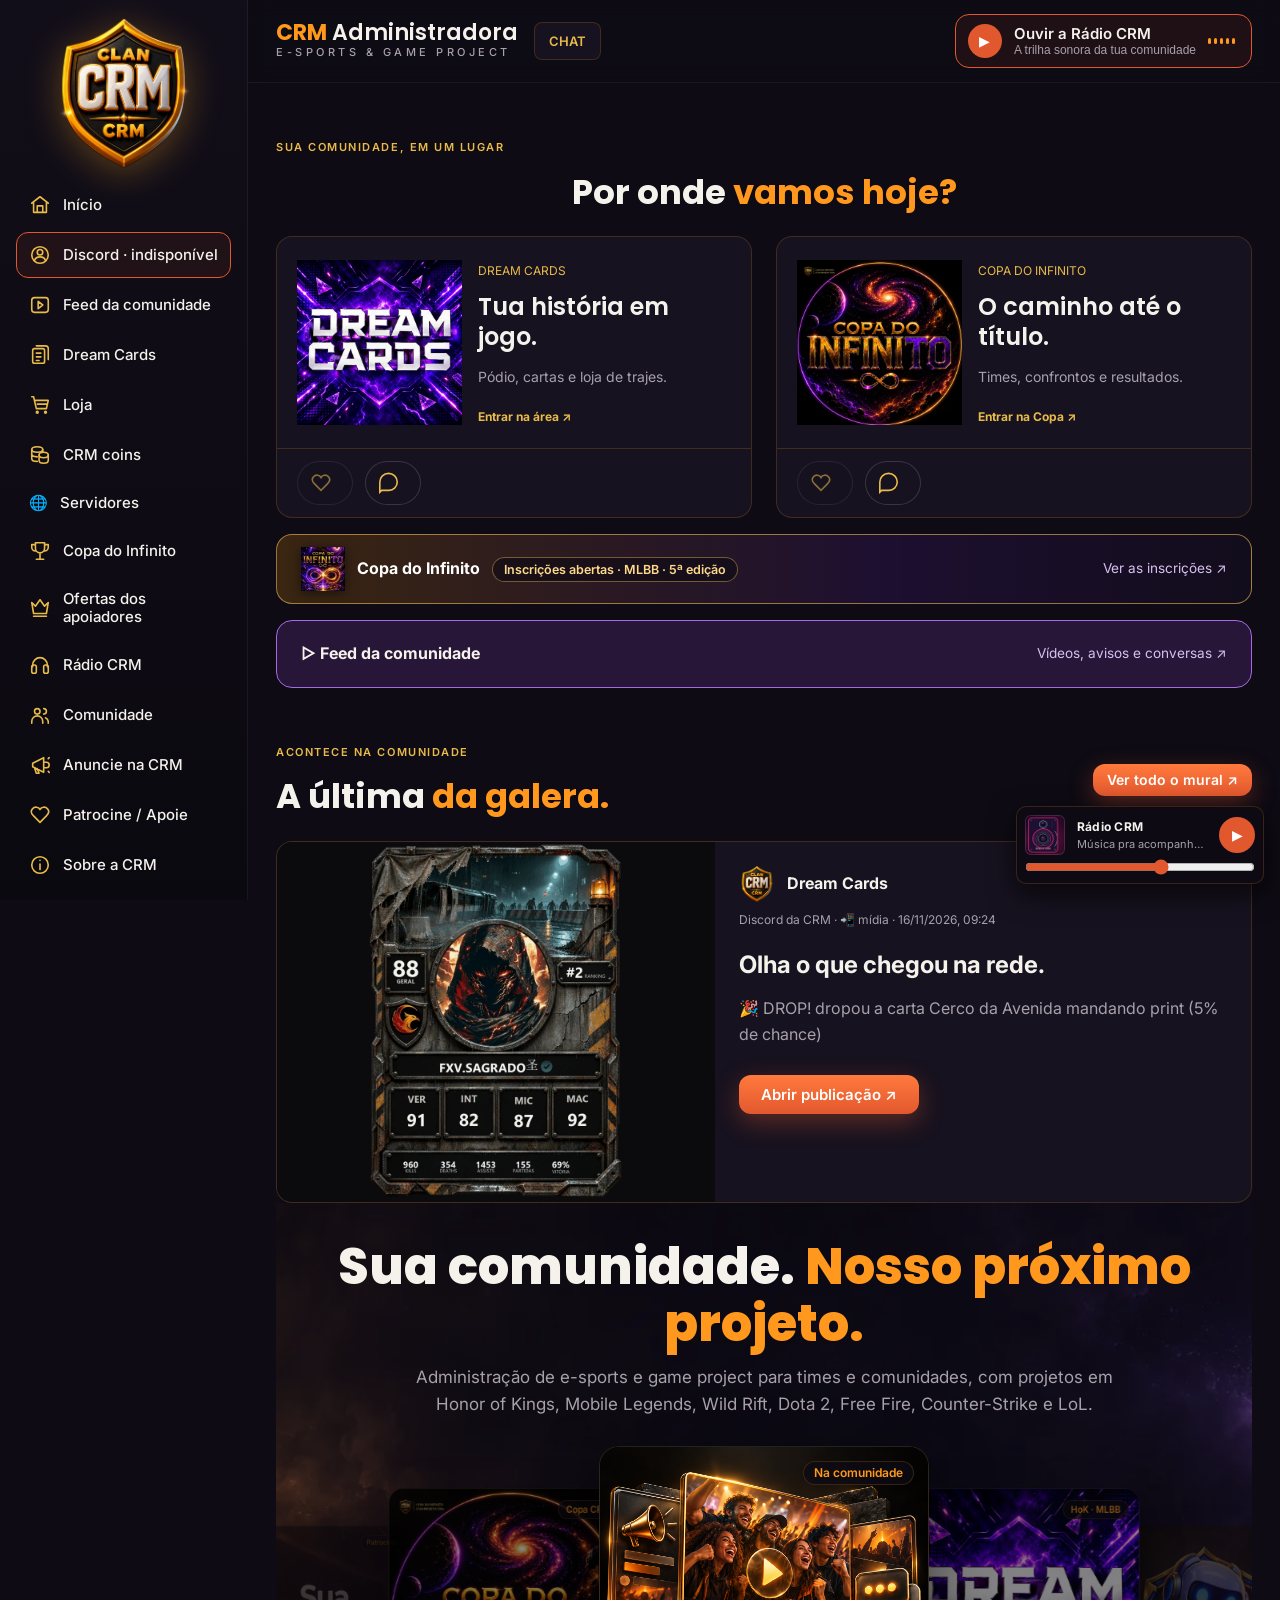
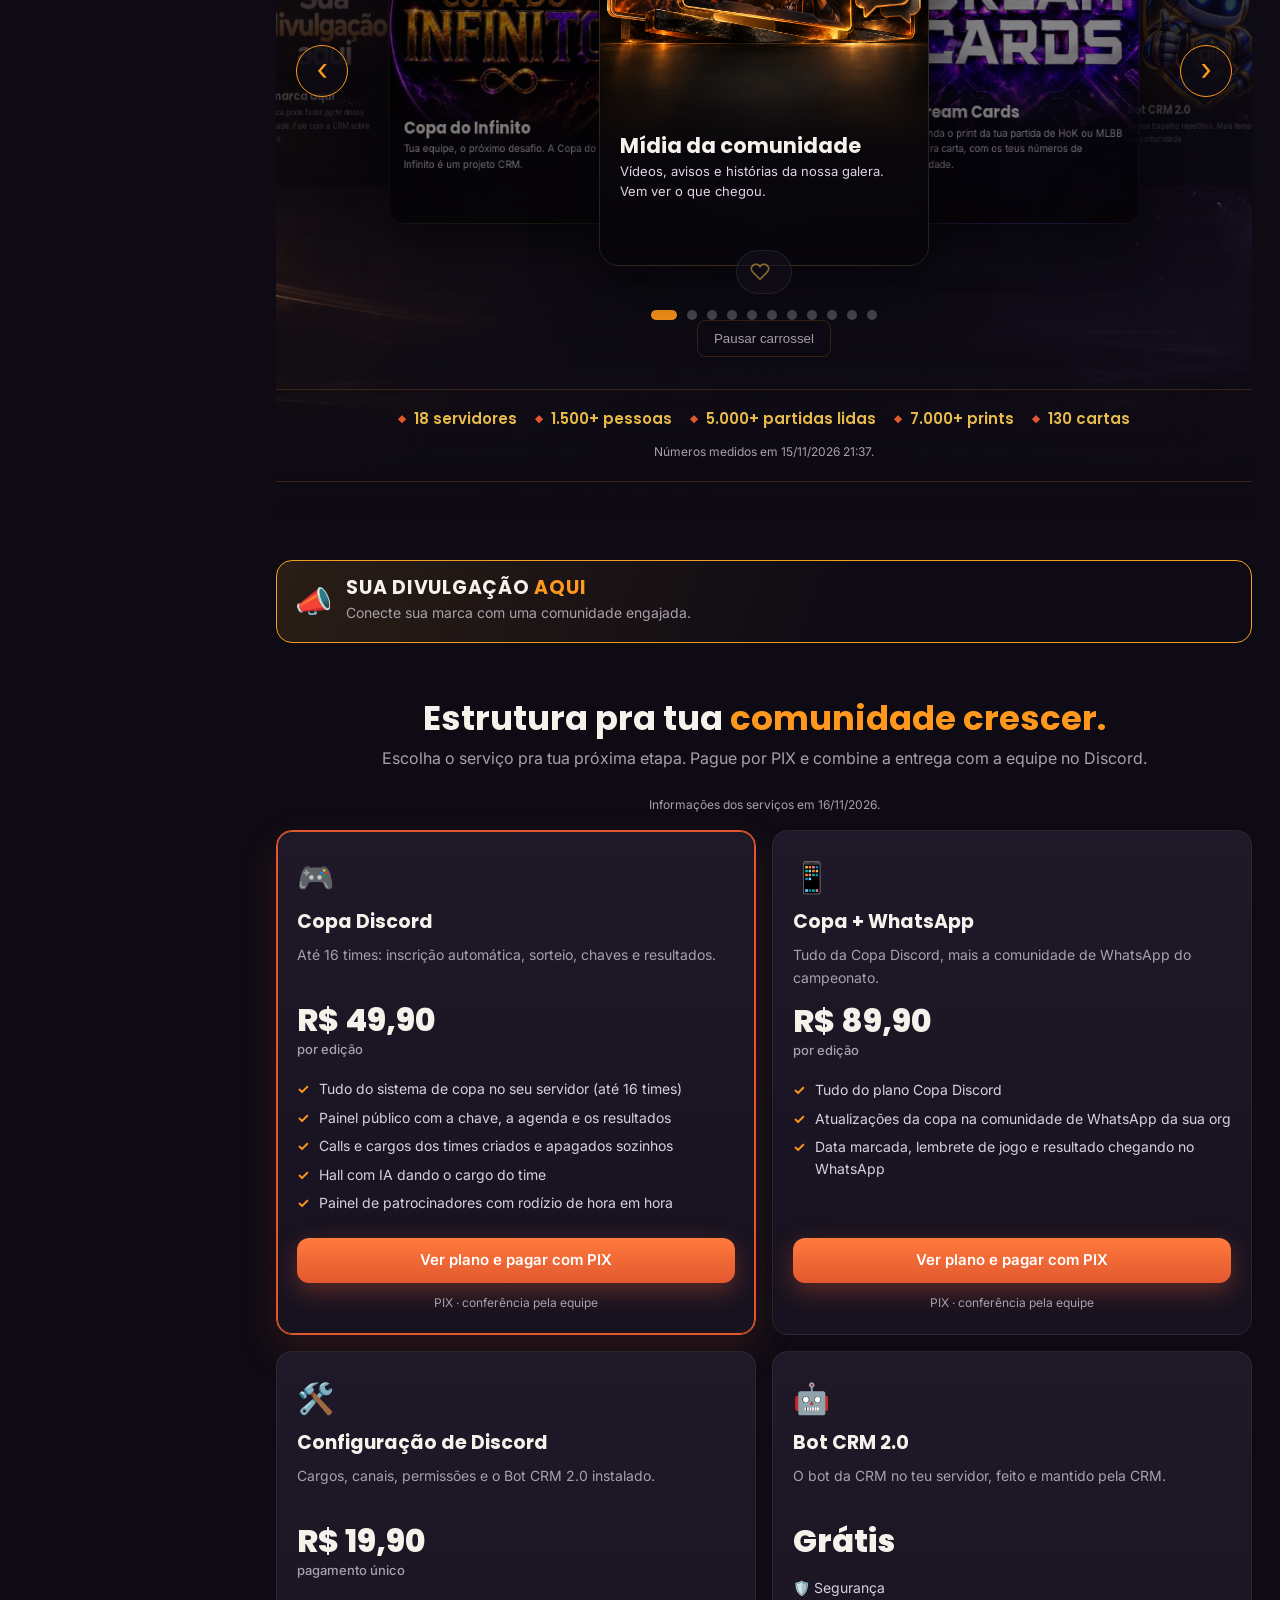
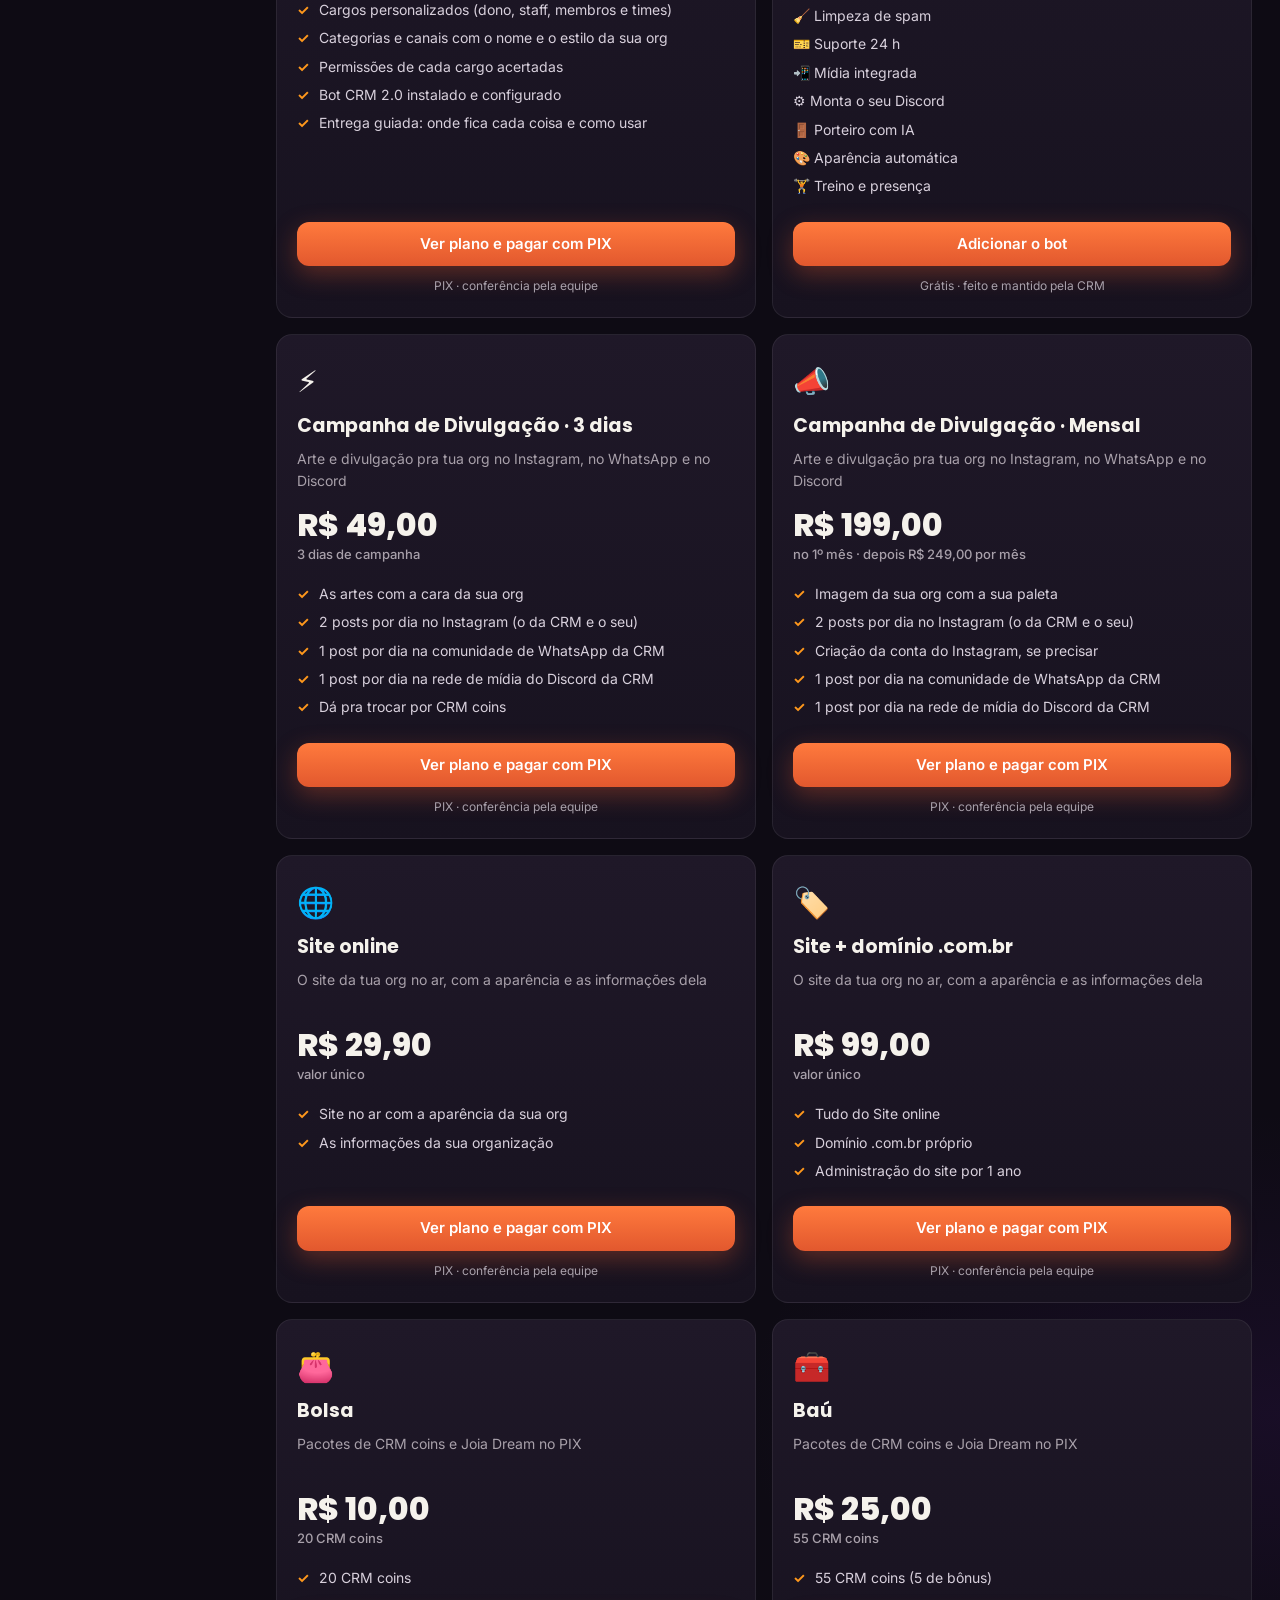
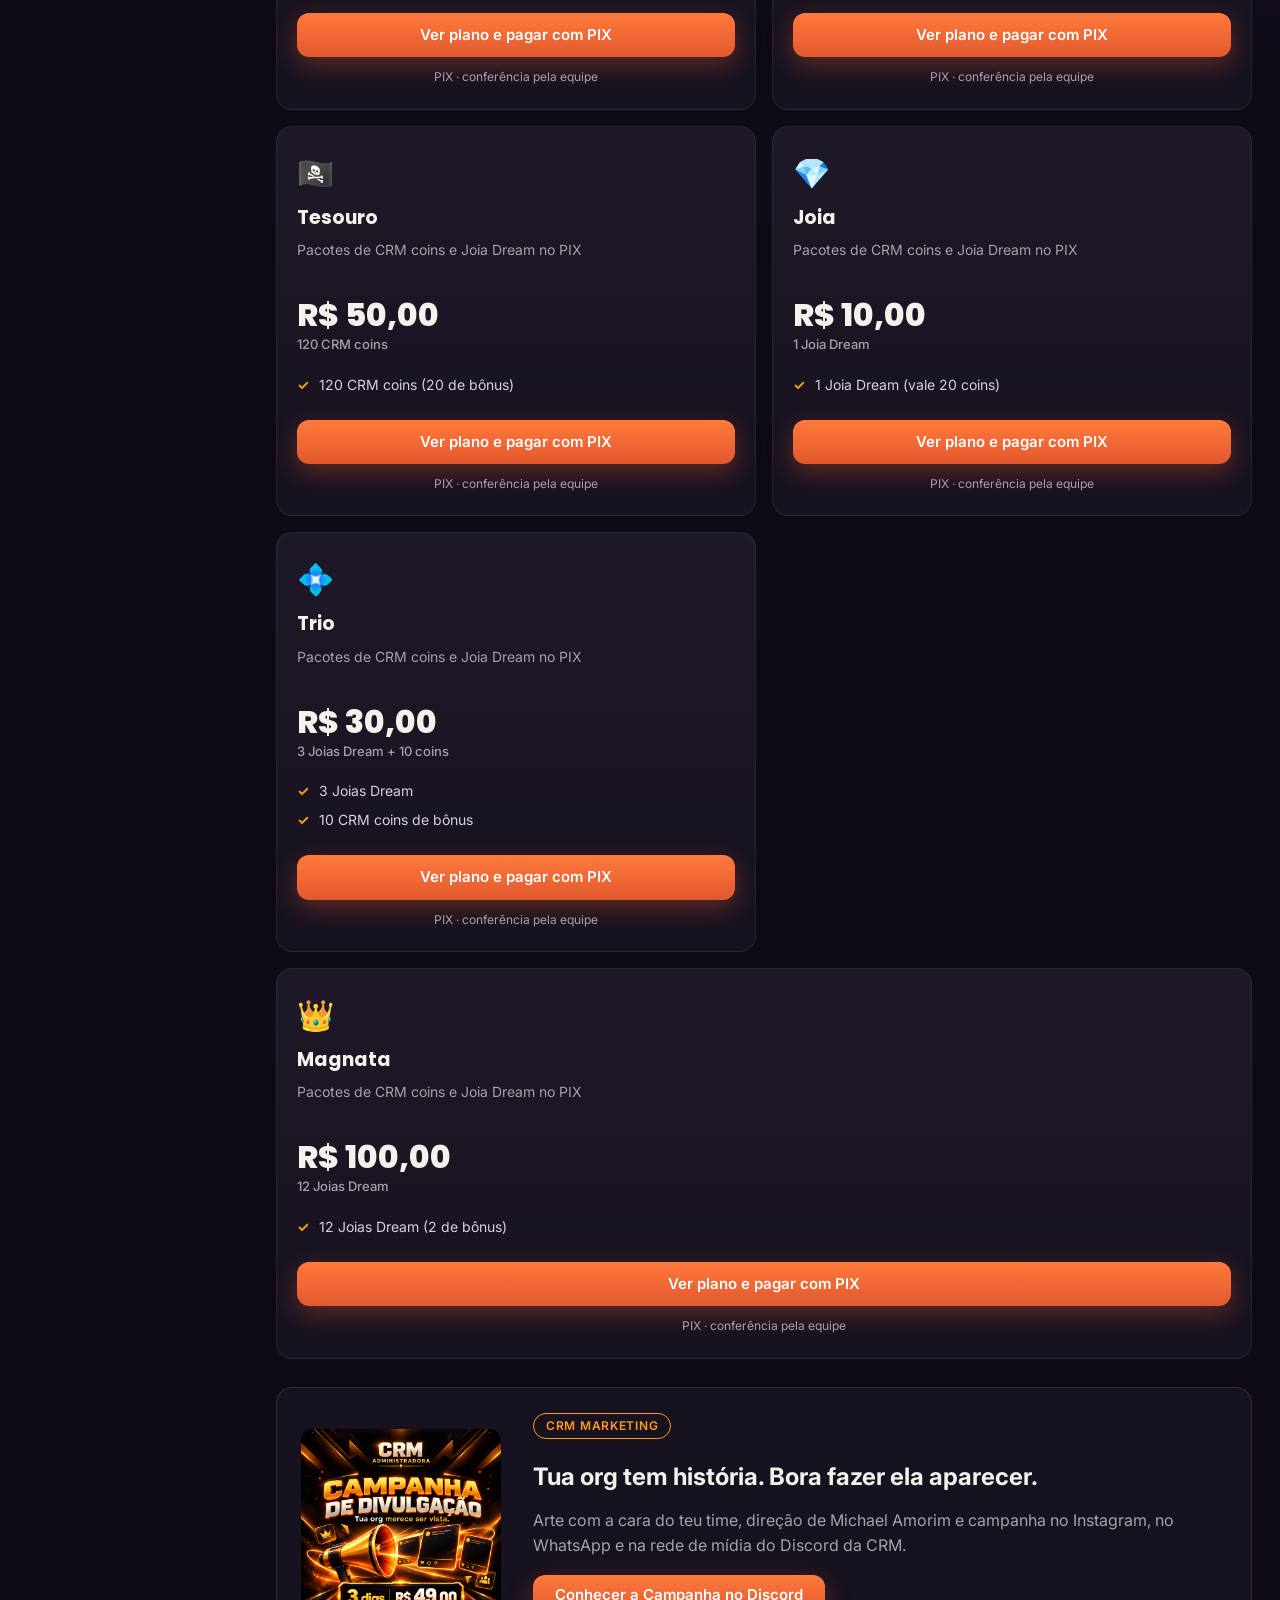
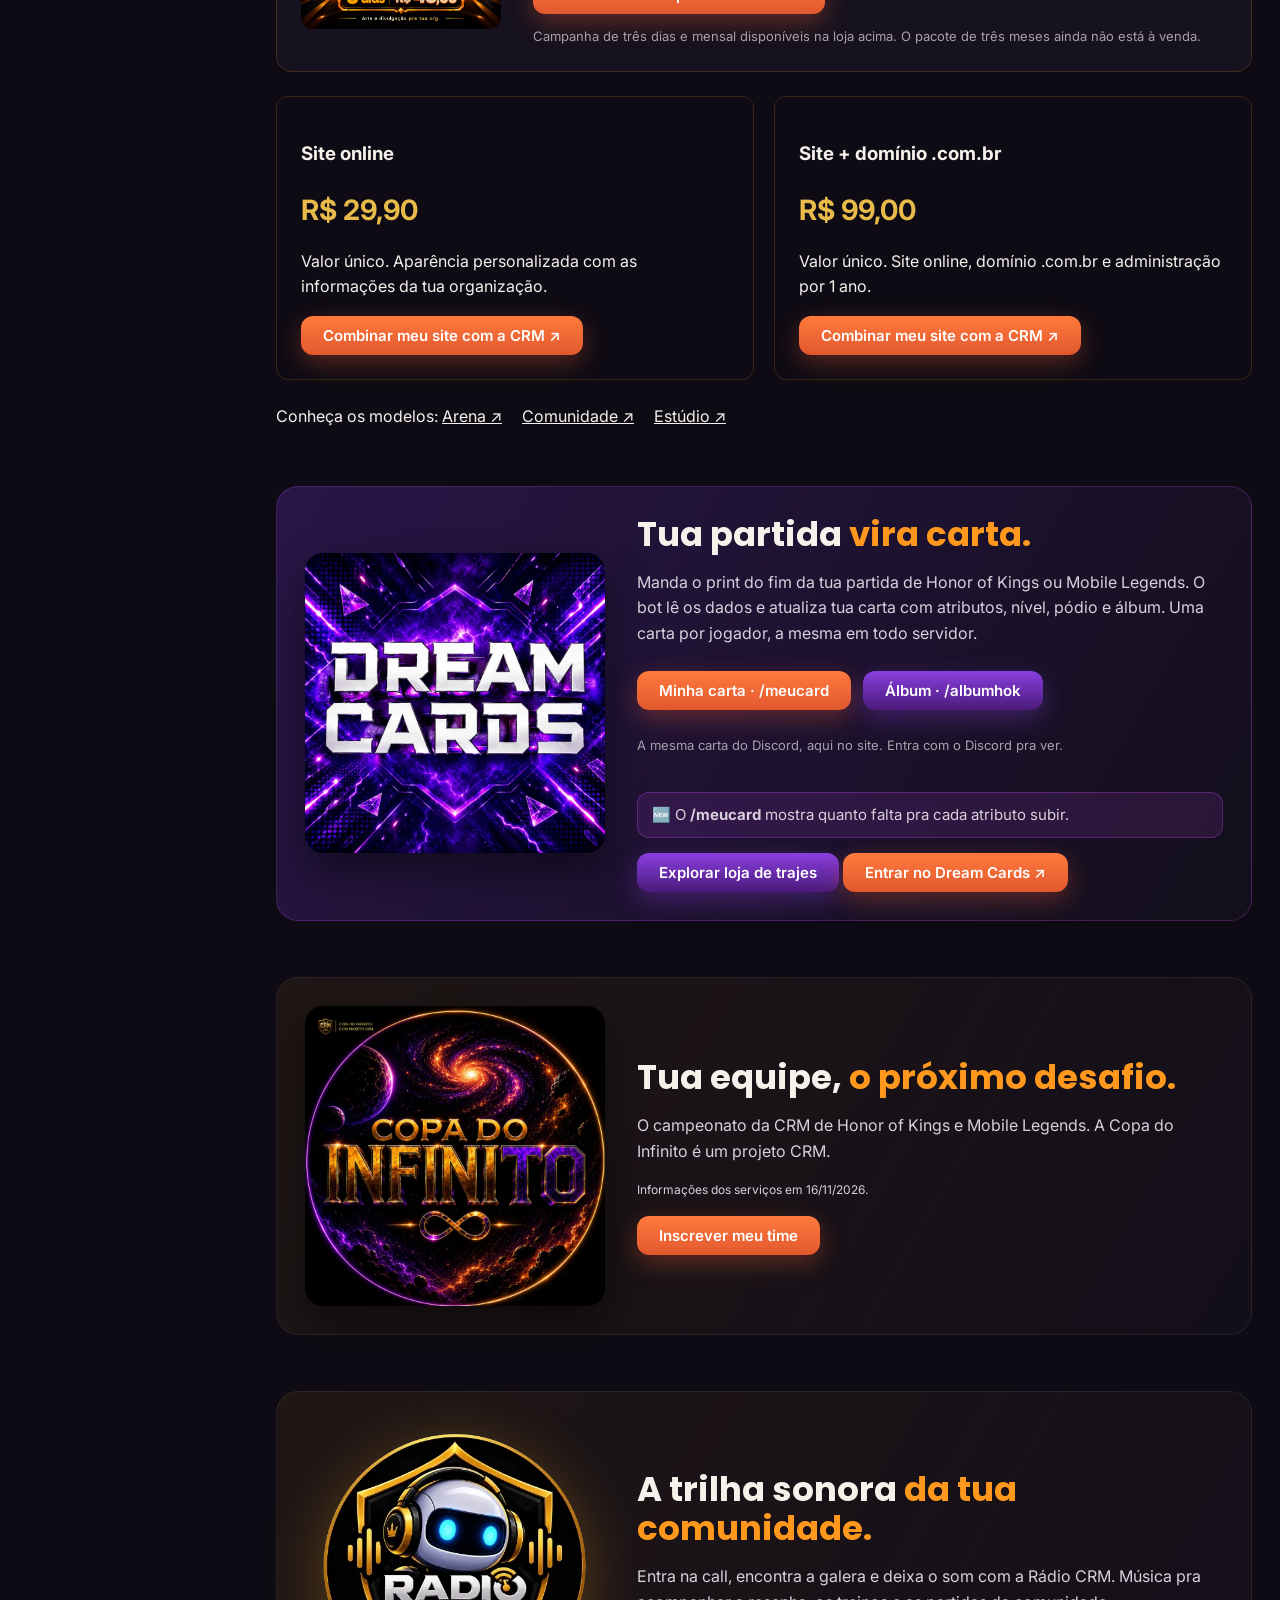
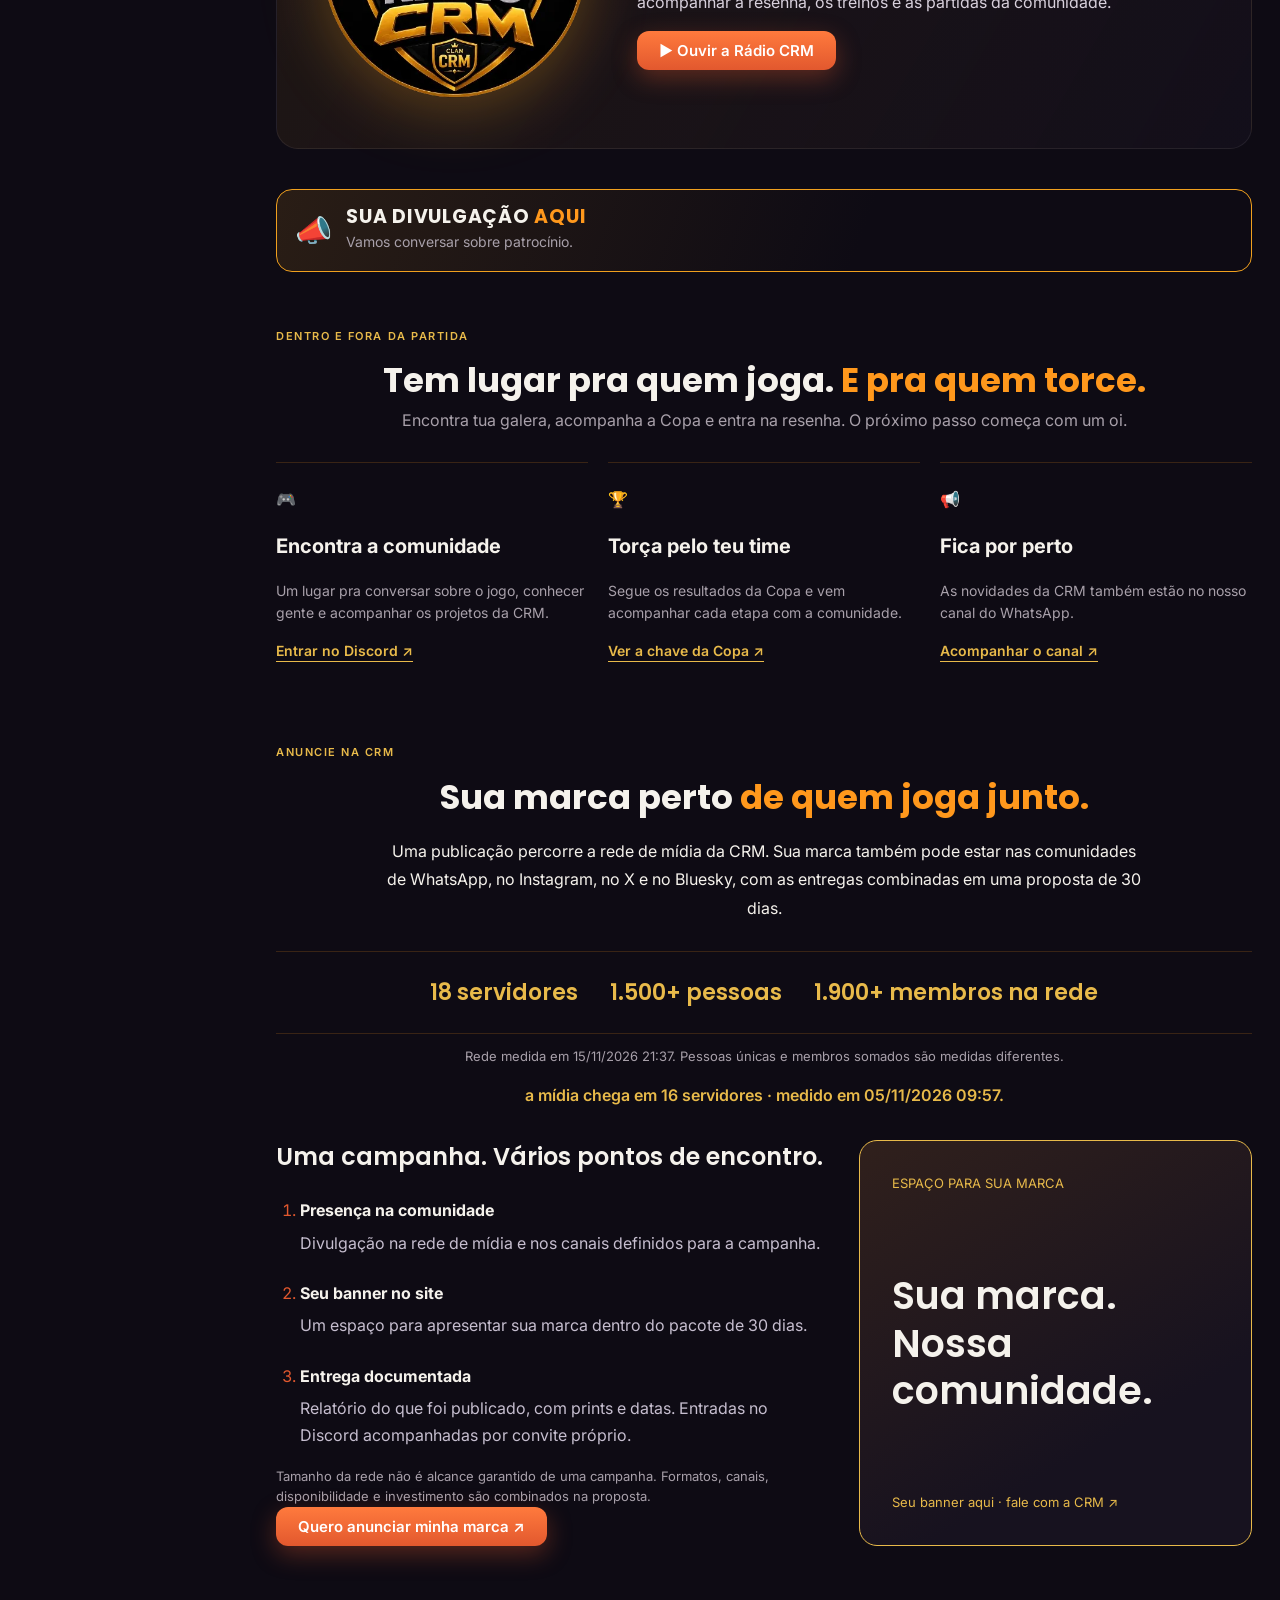
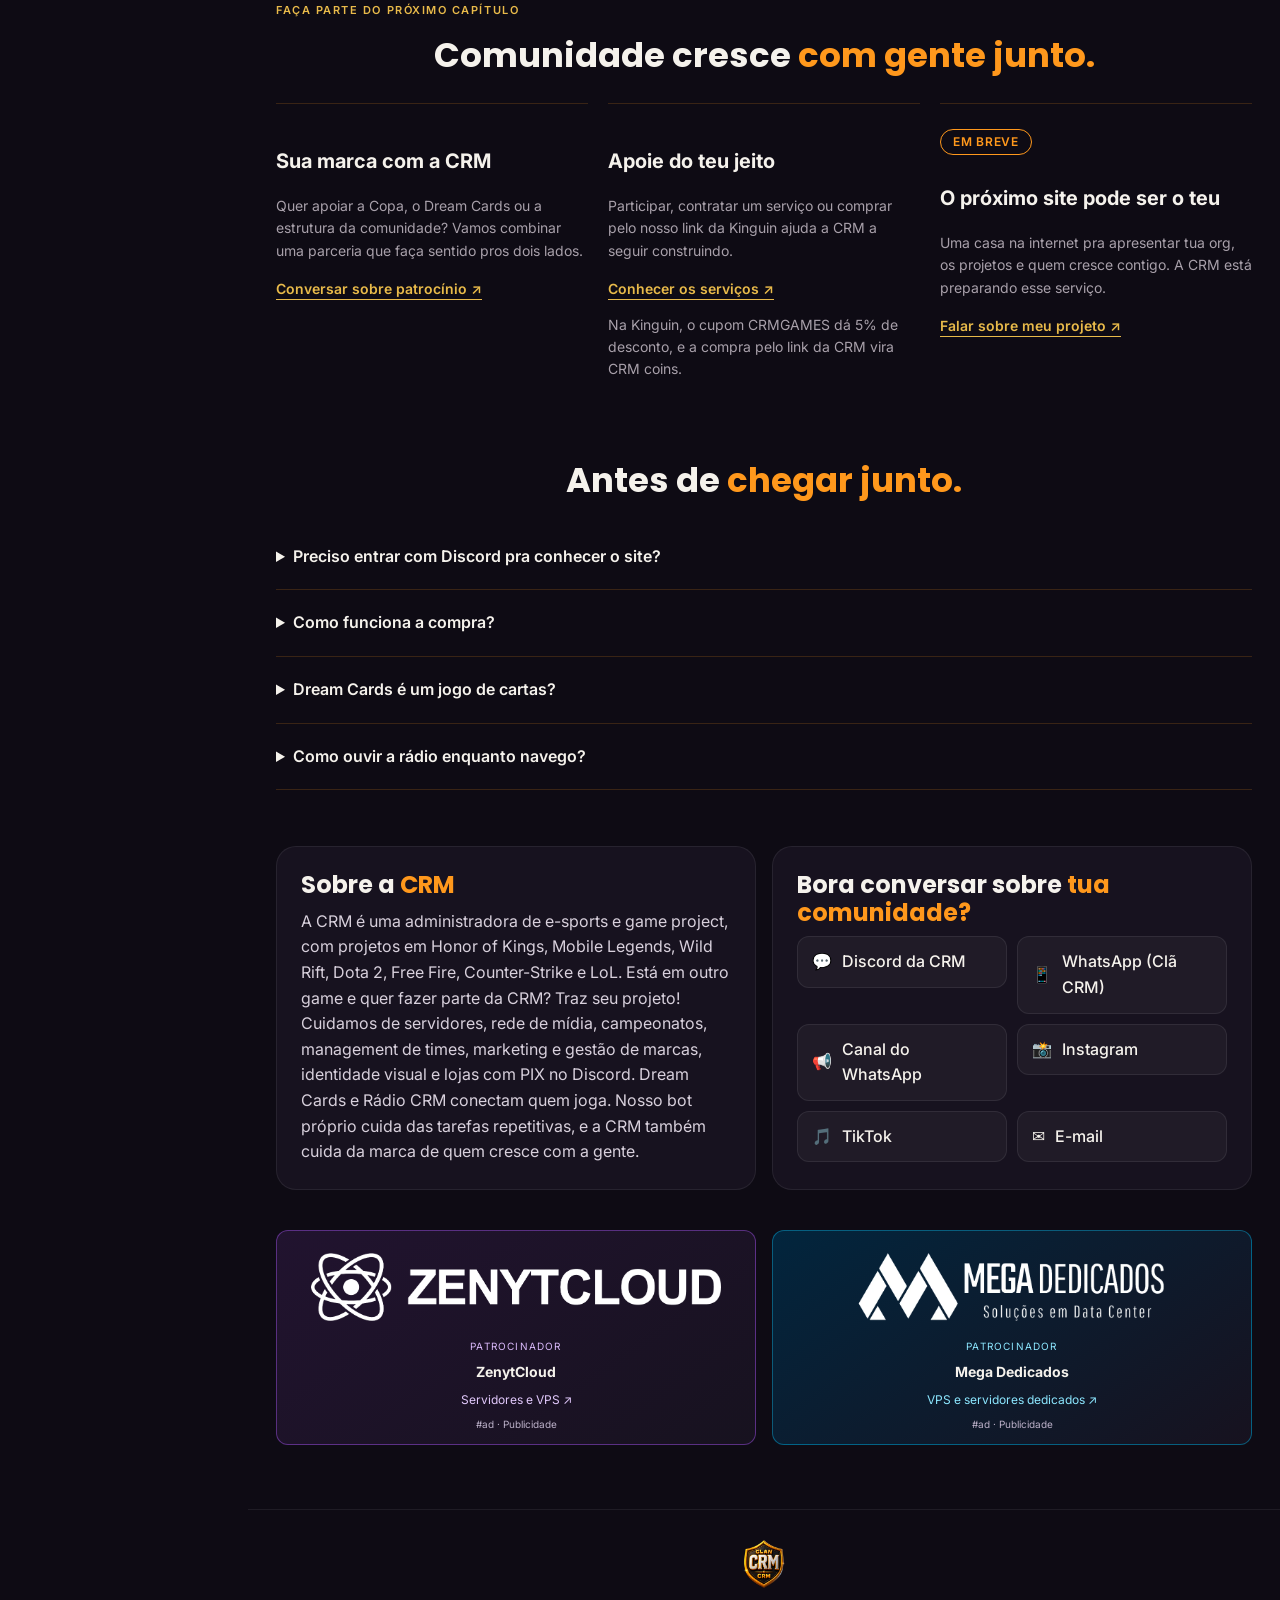
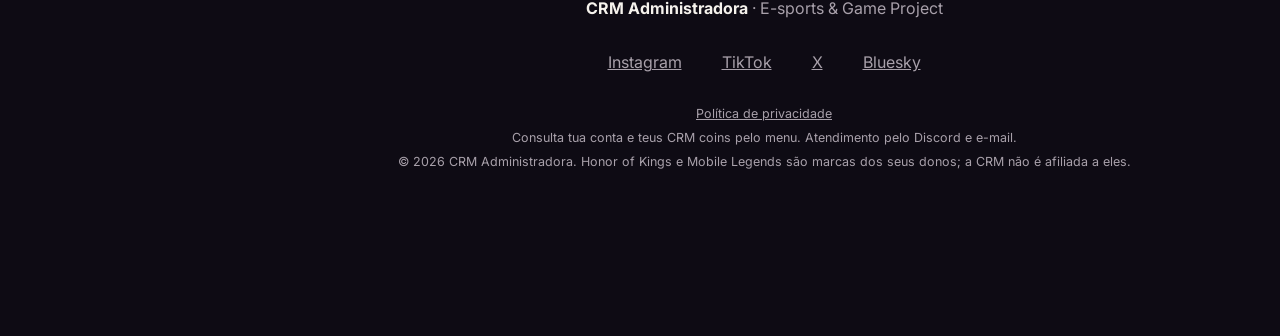
==== index.html @ cfad9a5a "P171: servidores.js?v=p171 (o cache do navegador pega o botao do like novo) Co-Authored-By: Claude O" ====
<!doctype html>
<html lang="pt-BR">
<head>
<meta charset="utf-8">
<meta name="viewport" content="width=device-width, initial-scale=1">
<title>CRM Administradora | E-sports &amp; Game Project</title>
<meta name="description" content="Administração de e-sports, campeonatos, management de times, marketing e gestão de marcas. Conheça os serviços e projetos da CRM.">
<meta name="theme-color" content="#0E0B14">
<meta property="og:title" content="CRM Administradora | E-sports & Game Project">
<meta property="og:description" content="Administração de e-sports, campeonatos, times, marketing e gestão de marcas. Sua comunidade. Nosso próximo projeto.">
<meta property="og:image" content="https://crmadministradora.com.br/assets/img/og.jpg">
<meta property="og:type" content="website">
<meta property="og:url" content="https://crmadministradora.com.br/">
<link rel="canonical" href="https://crmadministradora.com.br/">
<link rel="icon" href="assets/img/favicon.png">
<link rel="apple-touch-icon" href="assets/img/apple-touch-icon.png">
<link rel="preconnect" href="https://fonts.googleapis.com">
<link rel="preconnect" href="https://fonts.gstatic.com" crossorigin>
<link href="https://fonts.googleapis.com/css2?family=Inter:wght@400;500;600&family=Poppins:wght@600;700;800&display=swap" rel="stylesheet">
<link rel="stylesheet" href="assets/css/site.css?v=20261106">
<link rel="stylesheet" href="assets/css/comunidade.css?v=20261028-convite-fairy">
<link rel="stylesheet" href="assets/css/coins.css?v=20261028-convite-fairy">
<link rel="stylesheet" href="assets/css/card-shop.css?v=p27">
<link rel="stylesheet" href="assets/css/anuncie.css?v=p31">
<link rel="stylesheet" href="assets/css/areas.css?v=areas4">
<link rel="stylesheet" href="assets/css/patrocinadores.css?v=p137-20261112">
<link rel="stylesheet" href="assets/css/midia.css?v=2">
<link rel="stylesheet" href="assets/css/radio-contadores.css?v=p36">
<link rel="stylesheet" href="assets/css/p39.css?v=coracao1">
<link rel="stylesheet" href="assets/css/dreamcards-site.css?v=p136-20261112">
<link rel="stylesheet" href="assets/css/radio-discos.css?v=1">
<link rel="stylesheet" href="assets/css/ajustes-topo.css?v=1">
<link rel="stylesheet" href="assets/css/chat-site.css?v=2">
<link rel="stylesheet" href="assets/css/radio-mini.css?v=p50">
<link rel="stylesheet" href="assets/css/feedback-adm.css?v=1">
<link rel="stylesheet" href="assets/css/faixa-copa.css?v=1">
<link rel="stylesheet" href="assets/css/copa-inscricao.css?v=2">
<link rel="stylesheet" href="assets/css/servidores.css?v=p146">
</head>
<body>
<a class="pular" href="#conteudo">Pular para o conteúdo</a>

<!-- ====== MENU À ESQUERDA (no celular vira gaveta) ====== -->
<aside class="lateral" id="lateral" aria-label="Menu">
  <a class="lateral-logo" href="#inicio" aria-label="Início">
    <img src="assets/img/crm-logo-27-10.png" alt="Escudo oficial da CRM" width="150" height="150">
  </a>
  <section id="perfil-crm" class="perfil-crm" aria-label="Teu Perfil CRM" hidden>
    <div class="perfil-identidade" id="perfil-identidade"></div>
    <div class="perfil-saldo"><small>CRM COINS</small><strong id="perfil-saldo">Consultando…</strong><span id="perfil-estado" role="status"></span></div>
    <div class="perfil-acoes"><button type="button" class="botao botao-pequeno" id="perfil-abrir">Meu Perfil CRM ↗</button><a class="botao botao-pequeno" href="#dc-minha">Ver minha carta</a><button type="button" class="botao botao-pequeno" id="perfil-visor" hidden>📊 Visor</button><button type="button" class="perfil-reconectar" id="perfil-reconectar" hidden>Tentar novamente</button></div>
  </section>
  <nav class="menu">
    <a class="menu-item" href="#inicio"><svg class="menu-icon" viewBox="0 0 24 24" fill="none" stroke="currentColor" stroke-width="1.75" stroke-linecap="round" stroke-linejoin="round" aria-hidden="true"><path d="m3 10 9-7 9 7M5 9v11h14V9M9 20v-7h6v7"/></svg><span>Início</span></a>
    <button class="menu-item menu-login" id="btn-login" type="button">
      <svg class="menu-icon" viewBox="0 0 24 24" fill="none" stroke="currentColor" stroke-width="1.75" stroke-linecap="round" stroke-linejoin="round" aria-hidden="true"><circle cx="12" cy="12" r="9"/><circle cx="12" cy="9" r="3"/><path d="M6 18c1-3 3-4 6-4s5 1 6 4"/></svg>
      <span id="login-rotulo">Discord · em breve</span>
    </button>
    <a class="menu-item" href="#midia-rede"><svg class="menu-icon" viewBox="0 0 24 24" fill="none" stroke="currentColor" stroke-width="1.75" stroke-linecap="round" stroke-linejoin="round" aria-hidden="true"><rect x="3" y="4" width="18" height="16" rx="3"/><path d="m10 8 5 4-5 4Z"/></svg><span>Feed da comunidade</span></a>
    <a class="menu-item" href="#dream-cards"><svg class="menu-icon" viewBox="0 0 24 24" fill="none" stroke="currentColor" stroke-width="1.75" stroke-linecap="round" stroke-linejoin="round" aria-hidden="true"><rect x="4" y="5" width="13" height="16" rx="2"/><path d="M8 2h10a3 3 0 0 1 3 3v12M8 10h5M8 14h5M8 18h3"/></svg><span>Dream Cards</span></a>
    <a class="menu-item" href="#loja"><svg class="menu-icon" viewBox="0 0 24 24" fill="none" stroke="currentColor" stroke-width="1.75" stroke-linecap="round" stroke-linejoin="round" aria-hidden="true"><path d="M3 3h2l3 13h11l2-9H6M9 11h10"/><circle cx="9" cy="20" r="1"/><circle cx="18" cy="20" r="1"/></svg><span>Loja</span></a>
    <a class="menu-item" href="#crm-coins"><svg class="menu-icon" viewBox="0 0 24 24" fill="none" stroke="currentColor" stroke-width="1.75" stroke-linecap="round" stroke-linejoin="round" aria-hidden="true"><ellipse cx="9" cy="6" rx="6" ry="3"/><path d="M3 6v5c0 2 3 3 6 3M3 11v5c0 2 3 3 6 3M15 6v3"/><ellipse cx="16" cy="12" rx="5" ry="3"/><path d="M11 12v6c0 2 2 3 5 3s5-1 5-3v-6"/></svg><span>CRM coins</span></a>
    <a class="menu-item" href="#servidores"><span class="menu-icon" aria-hidden="true">🌐</span><span>Servidores</span></a>
    <a class="menu-item" href="#copa"><svg class="menu-icon" viewBox="0 0 24 24" fill="none" stroke="currentColor" stroke-width="1.75" stroke-linecap="round" stroke-linejoin="round" aria-hidden="true"><path d="M7 3h10v6a5 5 0 0 1-10 0V3ZM7 5H3v3a4 4 0 0 0 4 4M17 5h4v3a4 4 0 0 1-4 4M12 14v7M8 21h8"/></svg><span>Copa do Infinito</span></a>
    <a class="menu-item" href="#ofertas"><svg class="menu-icon" viewBox="0 0 24 24" fill="none" stroke="currentColor" stroke-width="1.75" stroke-linecap="round" stroke-linejoin="round" aria-hidden="true"><path d="m3 6 4 4 5-7 5 7 4-4-2 12H5L3 6ZM5 21h14"/></svg><span>Ofertas dos apoiadores</span></a>
    <a class="menu-item" href="#radio"><svg class="menu-icon" viewBox="0 0 24 24" fill="none" stroke="currentColor" stroke-width="1.75" stroke-linecap="round" stroke-linejoin="round" aria-hidden="true"><path d="M4 14v-2a8 8 0 0 1 16 0v2"/><rect x="3" y="12" width="5" height="9" rx="2"/><rect x="16" y="12" width="5" height="9" rx="2"/></svg><span>Rádio CRM</span></a>
    <a class="menu-item" href="#comunidade"><svg class="menu-icon" viewBox="0 0 24 24" fill="none" stroke="currentColor" stroke-width="1.75" stroke-linecap="round" stroke-linejoin="round" aria-hidden="true"><circle cx="9" cy="8" r="3"/><path d="M3 21v-2a6 6 0 0 1 12 0v2M16 5a3 3 0 0 1 0 6M18 15a5 5 0 0 1 3 4v2"/></svg><span>Comunidade</span></a>
    <a class="menu-item" href="#anuncie"><svg class="menu-icon" viewBox="0 0 24 24" fill="none" stroke="currentColor" stroke-width="1.75" stroke-linecap="round" stroke-linejoin="round" aria-hidden="true"><path d="m4 10 12-6v16L4 14v-4ZM16 9h3a3 3 0 0 1 0 6h-3M6 15l2 6h3l-2-5M21 5l1-1M21 19l1 1"/></svg><span>Anuncie na CRM</span></a>
    <a class="menu-item" href="#apoie"><svg class="menu-icon" viewBox="0 0 24 24" fill="none" stroke="currentColor" stroke-width="1.75" stroke-linecap="round" stroke-linejoin="round" aria-hidden="true"><path d="M20 5a5 5 0 0 0-8 1 5 5 0 0 0-8-1c-3 3-1 6 1 8l7 7 7-7c2-2 4-5 1-8Z"/></svg><span>Patrocine / Apoie</span></a>
    <a class="menu-item" href="#sobre"><svg class="menu-icon" viewBox="0 0 24 24" fill="none" stroke="currentColor" stroke-width="1.75" stroke-linecap="round" stroke-linejoin="round" aria-hidden="true"><circle cx="12" cy="12" r="9"/><path d="M12 11v6M12 7v.1"/></svg><span>Sobre a CRM</span></a>
    <a class="menu-item" href="#contato"><svg class="menu-icon" viewBox="0 0 24 24" fill="none" stroke="currentColor" stroke-width="1.75" stroke-linecap="round" stroke-linejoin="round" aria-hidden="true"><rect x="3" y="5" width="18" height="14" rx="2"/><path d="m3 7 9 6 9-6"/></svg><span>Contate-nos</span></a>
  </nav>
  <a class="divulgacao divulgacao-lateral" href="#anuncie" aria-label="Sua divulgação aqui: fale com a CRM sobre patrocínio">
    <img src="assets/img/divulgacao-esquerda.webp" alt="" width="350" height="700" loading="lazy">
  </a>
</aside>
<div class="veu" id="veu" hidden></div>

<!-- ====== O TOPO ====== -->
<header class="topo" id="topo">
  <button class="btn-gaveta" id="btn-gaveta" type="button" aria-label="Abrir o menu" aria-controls="lateral" aria-expanded="false">
    <span></span><span></span><span></span>
  </button>
  <a class="topo-marca" href="#inicio">
    <img class="topo-escudo" src="assets/img/crm-logo-27-10.png" alt="" width="44" height="44">
    <span class="topo-nome"><b>CRM</b> Administradora<small>E-sports &amp; Game Project</small></span>
  </a>
  <button type="button" id="abrir-chat" class="topo-chat" aria-haspopup="dialog">CHAT</button>
  <span id="site-agora" class="site-agora" hidden></span>
  <div class="radio-player" id="radio-crm">
    <button class="radio-botao" id="radio-botao" type="button" aria-label="Ouvir ou pausar a Rádio CRM" aria-describedby="radio-dica">
      <span class="radio-icone" aria-hidden="true">▶</span>
      <span class="radio-texto"><b>Ouvir a Rádio CRM</b><small id="radio-faixa">A trilha sonora da tua comunidade</small></span>
      <span class="radio-ondas" aria-hidden="true"><i></i><i></i><i></i><i></i><i></i></span>
    </button>
    <div class="radio-pop" id="radio-dica" role="status" hidden>
      <img src="assets/img/radio-crm.webp" alt="" width="64" height="64">
      <p><b>Ouça a Rádio CRM aqui no site.</b> A música continua enquanto você navega.</p>
      <a class="botao botao-pequeno" data-link="site_crm" target="_blank" rel="noopener">Ouvir no Discord</a>
    </div>
    <audio id="radio-audio" preload="none"></audio>
  </div>

</header>

<main id="conteudo">
  <nav class="area-nav" id="area-nav" aria-label="Navegação da área" hidden></nav>
  <section class="secao inicio-resumo" id="inicio-resumo" aria-labelledby="resumo-titulo">
    <span class="sobretitulo">SUA COMUNIDADE, EM UM LUGAR</span><h2 id="resumo-titulo">Por onde <em>vamos hoje?</em></h2>
    <div class="resumo-portas"><a href="#dream-cards"><img src="assets/img/dream-cards.webp" alt="" width="900" height="900"><div><span>DREAM CARDS</span><h3>Tua história em jogo.</h3><p>Pódio, cartas e loja de trajes.</p><b>Entrar na área ↗</b></div></a><a href="#copa"><img src="assets/img/copa-do-infinito.webp" alt="" width="900" height="900"><div><span>COPA DO INFINITO</span><h3>O caminho até o título.</h3><p>Times, confrontos e resultados.</p><b>Entrar na Copa ↗</b></div></a></div>
  </section>
  <a class="feed-atalho copa-atalho" id="copa-atalho" href="#copa-inscricao"><i class="copa-atalho-nome"><img src="assets/img/copa-escudo.webp" alt="" width="44" height="44">Copa do Infinito<b id="copa-atalho-estado"></b></i> <span id="copa-atalho-lado">Times, confrontos e resultados ↗</span></a>
  <a class="feed-atalho" href="#midia-rede">▷ Feed da comunidade <span>Vídeos, avisos e conversas ↗</span></a>
  <section class="secao" id="midia-ultima" aria-labelledby="ultima-titulo"><div class="midia-section-head"><div><span class="sobretitulo">ACONTECE NA COMUNIDADE</span><h2 id="ultima-titulo">A última <em>da galera.</em></h2></div><a class="botao botao-pequeno" href="#midia-rede">Ver todo o mural ↗</a></div><div id="midia-destaque"></div></section>
  <section class="secao midia-rede" id="midia-rede" aria-labelledby="midia-titulo">
    <header class="midia-hero"><img src="assets/img/midia-comunidade.png" alt="Ilustração de uma comunidade reunida entre telas de vídeo e conversas" width="1254" height="1254"><div><span class="sobretitulo">O QUE MOVE A NOSSA GALERA</span><h2 id="midia-titulo">Mídia da <em>comunidade.</em></h2><p>Os avisos, os vídeos e as histórias que merecem circular. Acompanha o que chegou e entra na conversa.</p><a href="#midia-lista" class="botao">Explorar publicações ↓</a></div></header>
    <div class="midia-toolbar" id="midia-lista"><div role="group" aria-label="Filtrar publicações"><button type="button" data-midia-filter="todos" aria-pressed="true">Tudo</button><button type="button" data-midia-filter="videos" aria-pressed="false">Vídeos</button><button type="button" data-midia-filter="imagens" aria-pressed="false">Fotos e artes</button></div><button type="button" id="midia-atualizar">Atualizar mural ↻</button></div>
    <p id="midia-data" class="data-referencia"></p><p id="midia-status" role="status"></p><div id="midia-posts" class="midia-posts"></div><button type="button" class="botao" id="midia-mais" hidden>Ver mais publicações</button>
  </section>
  <!-- ====== O CARROSSEL ====== -->
  <section class="vitrine" aria-labelledby="titulo-vitrine">
    <div class="vitrine-fundo" aria-hidden="true"></div>
    <h1 id="titulo-vitrine">Sua comunidade. <em>Nosso próximo projeto.</em></h1>
    <p class="vitrine-sub">Administração de e-sports e game project para times e comunidades, com projetos em Honor of Kings, Mobile Legends, Wild Rift, Dota 2, Free Fire, Counter-Strike e LoL.</p>
    <div class="carrossel" id="carrossel" aria-roledescription="carrossel" aria-label="Produtos e projetos da CRM">
      <button class="seta seta-esq" id="seta-esq" type="button" aria-label="Anterior">‹</button>
      <div class="carrossel-trilho" id="carrossel-trilho"></div>
      <button class="seta seta-dir" id="seta-dir" type="button" aria-label="Próximo">›</button>
    </div>
    <div class="pontos" id="pontos" role="group" aria-label="Escolher card"></div>
    <button class="controle-movimento" id="pausar-carrossel" type="button" aria-pressed="false">Pausar carrossel</button>
    <div class="vitrine-informacoes">
      <div class="vitrine-numeros" id="vitrine-numeros"></div>
    </div>
    <ul class="numeros" id="numeros" aria-label="A CRM em números" aria-describedby="medido-em"></ul>
    <p class="data-referencia" id="medido-em"></p>
  </section>

  <a class="divulgacao divulgacao-faixa" href="#anuncie">
    <span class="divulgacao-icone" aria-hidden="true">📣</span>
    <span><b>Sua divulgação <em>aqui</em></b><small>Conecte sua marca com uma comunidade engajada.</small></span>
  </a>

  <!-- ====== A LOJA ====== -->
  <section class="secao coins" id="crm-coins" aria-labelledby="titulo-coins">
    <span class="sobretitulo">TUA PARTICIPAÇÃO VALE MAIS</span>
    <h2 id="titulo-coins">Traz tua galera.<br><em>Conquista tua próxima troca.</em></h2>
    <p class="secao-sub">Atividade na CRM gera coins para comprar na Loja da CRM. Entra na resenha, convida teus amigos e acompanha teu progresso aqui.</p>
    <div class="coins-acoes"><button type="button" class="botao" id="coins-entrar">Minha conta · Discord</button><a class="botao botao-roxo" data-link="site_crm" target="_blank" rel="noopener">Entrar no Discord da CRM ↗</a></div>
    <p class="coins-privacidade">O login guarda só o teu id e o teu nome do Discord, pra mostrar os teus CRM coins. Sair apaga a sessão.</p>
    <section class="convide" id="convide-ganhe" aria-labelledby="convide-titulo">
      <div class="convide-abertura"><span class="sobretitulo">CONVIDE E GANHE</span><h3 id="convide-titulo">Tua galera joga.<br>Tu ganha junto.</h3><p>Traz amigos ativos pra comunidade. Depois que eles entram pelo teu link, a participação deles também gera CRM coins pra ti, mesmo quando tu não está online.</p><div class="coins-acoes"><a class="botao" href="https://discord.com/channels/1424066515564495095/1564340921733095519" target="_blank" rel="noopener">Pegar meu convite ↗</a><a class="convide-entrada" data-link="site_crm" target="_blank" rel="noopener">Ainda não entrou? Vem pra CRM ↗</a></div></div>
      <div class="convide-passos"><ol><li><strong>Pega teu link pessoal</strong><span>No canal 💰・coins, toca em 🎟️ Meu convite e chama teus amigos.</span></li><li><strong>Amigo novo, +1 CRM coin</strong><span>Uma vez por amigo que entrar pelo teu convite.</span></li><li><strong>A atividade dele conta pra ti</strong><span>Ganha 0,05 coin por hora de call do amigo e 0,01 coin por mensagem, reação ou botão dele.</span></li></ol><p class="convide-nota">As recompensas acompanham a atividade real dos teus convidados. Junta CRM coins e troca por serviços da CRM ou trajes do Card Shop. Consulta as regras no canal.</p></div>
    </section>
    <p id="coins-status" role="status">Consultando os CRM coins…</p>
    <button type="button" class="coins-recarregar" id="coins-recarregar">Atualizar coins e conexão</button>
    <div class="coins-colunas"><section aria-labelledby="coins-ganhar-titulo"><h3 id="coins-ganhar-titulo">Como ganhar</h3><ul id="coins-ganhar" class="coins-lista"></ul></section><section aria-labelledby="coins-trocar-titulo"><h3 id="coins-trocar-titulo">Pelo que trocar</h3><ul id="coins-trocas" class="coins-lista"></ul></section></div>
    <details class="coins-regras"><summary>Regras e limites do dia</summary><p id="coins-tetos"></p><ul id="coins-regras"></ul></details>
    <section class="coins-ranking" aria-labelledby="coins-ranking-titulo"><h3 id="coins-ranking-titulo">Ranking global de CRM coins</h3><div class="coins-abas" role="tablist" aria-label="Rankings CRM coins"><button type="button" role="tab" id="aba-coins" aria-selected="true" aria-controls="coins-ranking-lista" data-ranking="coins">Coins</button><button type="button" role="tab" id="aba-convites" aria-selected="false" aria-controls="coins-ranking-lista" tabindex="-1" data-ranking="convites">Convites do mês</button><button type="button" role="tab" id="aba-participacao" aria-selected="false" aria-controls="coins-ranking-lista" tabindex="-1" data-ranking="participacao">Participação do mês</button></div><div id="coins-ranking-lista" role="tabpanel" aria-labelledby="aba-coins" tabindex="0"></div><p id="coins-atualizado" class="coins-privacidade"></p></section>
  </section>

  <section class="secao" id="loja" aria-labelledby="titulo-loja">
    <h2 id="titulo-loja">Estrutura pra tua <em>comunidade crescer.</em></h2>
    <p class="secao-sub">Escolha o serviço pra tua próxima etapa. Pague por PIX e combine a entrega com a equipe no Discord.</p>
    <p class="data-referencia" data-data-servicos></p>
    <div class="planos" id="planos"></div>
    <div class="faixa-servico"><img src="assets/img/campanha-divulgacao.png" alt="Campanha de Divulgação CRM" width="1254" height="1254" loading="lazy"><div><span class="selo">CRM Marketing</span><h3>Tua org tem história. Bora fazer ela aparecer.</h3><p>Arte com a cara do teu time, direção de Michael Amorim e campanha no Instagram, no WhatsApp e na rede de mídia do Discord da CRM.</p><a class="botao" data-link="site_crm" target="_blank" rel="noopener">Conhecer a Campanha no Discord</a><p class="aviso">Campanha de três dias e mensal disponíveis na loja acima. O pacote de três meses ainda não está à venda.</p></div></div>
  </section>

  <!-- ====== CHAT (31/10, Claude) ====== -->
  <section class="secao chat-crm" id="chat" aria-labelledby="titulo-chat">
    <header class="chat-topo"><div><span class="sobretitulo">CHAT DA COMUNIDADE</span><h2 id="titulo-chat"># geral</h2></div><p>As mensagens ficam 2 dias. Quem chega vê as últimas 12 horas.</p></header>
    <div class="chat-lista" id="chat-lista" role="log" aria-live="polite" aria-label="Mensagens do chat"></div>
    <form class="chat-envio" id="chat-envio" autocomplete="off">
      <label class="chat-anexo" title="Mandar foto"><input type="file" id="chat-foto" accept="image/jpeg,image/png,image/webp,image/gif" hidden><span aria-hidden="true">＋</span><span class="sr-only">Mandar foto</span></label>
      <div class="chat-campo"><div id="chat-previa" class="chat-previa" hidden></div><textarea id="chat-texto" rows="1" maxlength="500" placeholder="Conversar em # geral"></textarea></div>
      <button class="botao botao-pequeno" type="submit" id="chat-mandar">Enviar</button>
    </form>
    <p class="chat-aviso" id="chat-aviso" role="status"></p>
  </section>

  <!-- ====== DREAM CARDS ====== -->
  <section class="secao destaque destaque-roxo" id="dream-cards" aria-labelledby="titulo-dc">
    <img class="destaque-arte" src="assets/img/dream-cards.webp" alt="Logo do Dream Cards" width="900" height="900" loading="lazy">
    <div class="destaque-texto">
      <h2 id="titulo-dc">Tua partida <em>vira carta.</em></h2>
      <p>Manda o print do fim da tua partida de Honor of Kings ou Mobile Legends. O bot lê os dados e atualiza tua carta com atributos, nível, pódio e álbum. Uma carta por jogador, a mesma em todo servidor.</p>
      <div class="dream-acessos"><a class="botao" href="#dc-minha">Minha carta · /meucard</a><a class="botao botao-roxo" href="#dc-album">Álbum · /albumhok</a><p>A mesma carta do Discord, aqui no site. Entra com o Discord pra ver.</p></div>
      <p class="destaque-novo">🆕 O <b>/meucard</b> mostra quanto falta pra cada atributo subir.</p>
      <a class="botao botao-roxo" href="#dc-loja">Explorar loja de trajes</a> <a class="botao" data-link="site_dreamcards" target="_blank" rel="noopener">Entrar no Dream Cards ↗</a>
    </div>
  </section>

  <section class="secao dc-minha" id="dc-minha" aria-labelledby="titulo-dc-minha">
    <span class="sobretitulo">DREAM CARDS / MINHA CARTA</span>
    <h2 id="titulo-dc-minha">Tua carta, <em>do jeito que está agora.</em></h2>
    <p class="secao-sub">A mesma do <b>/meucard</b>: muda a cada print que você manda no Discord do Dream Cards.</p>
    <div class="dc-jogos" role="group" aria-label="Escolher jogo"><button type="button" data-dc-jogo="hok" aria-pressed="true">Honor of Kings</button><button type="button" data-dc-jogo="mlbb" aria-pressed="false">Mobile Legends</button></div>
    <div id="dc-minha-corpo" class="dc-minha-corpo" aria-live="polite"></div>
  </section>

  <section class="secao dc-album" id="dc-album" aria-labelledby="titulo-dc-album">
    <span class="sobretitulo">DREAM CARDS / ÁLBUM</span>
    <h2 id="titulo-dc-album">O álbum <em>da comunidade.</em></h2>
    <p class="secao-sub">Todas as cartas do <b>/albumhok</b>. Toque numa carta pra ver de perto.</p>
    <div class="dc-album-filtros">
      <div class="dc-jogos" role="group" aria-label="Escolher jogo"><button type="button" data-dc-jogo="hok" aria-pressed="true">Honor of Kings</button><button type="button" data-dc-jogo="mlbb" aria-pressed="false">Mobile Legends</button></div>
      <label class="dc-campo"><span>Tipos</span><select id="dc-album-ordem"><option value="album">Álbum</option><option value="geral">Ranking Geral</option><option value="versatilidade">Versatilidade</option><option value="inteligencia">Inteligência</option><option value="macro">Macro</option><option value="micro">Micro</option><option value="imortais">Imortais</option></select></label>
      <label class="dc-campo"><span>Buscar nick</span><input id="dc-album-busca" type="search" maxlength="40" autocomplete="off" placeholder="nick no jogo"></label>
    </div>
    <p id="dc-album-status" class="data-referencia" role="status"></p>
    <div id="dc-album-grade" class="dc-album-grade"></div>
    <nav class="dc-paginas" id="dc-album-paginas" aria-label="Páginas do álbum"></nav>
  </section>

  <section class="secao" id="podio" aria-labelledby="titulo-podio">
    <span class="sobretitulo">DREAM CARDS / HONOR OF KINGS</span>
    <h2 id="titulo-podio">O pódio de quem <em>faz acontecer.</em></h2>
    <p class="secao-sub">Ranking Geral de Honor of Kings. Toque em uma carta para ver de perto.</p>
    <p class="data-referencia" id="podio-data"></p>
    <div class="podio" id="podio-lista"></div>
    <p class="aviso">O pódio de Mobile Legends chega quando o jogo tiver 50 jogadores com carta. Confira as regras no Discord.</p>
    <a class="botao botao-roxo" href="#dc-minha">Ver minha carta</a> <a class="botao" href="#dc-album">Abrir o álbum</a>
  </section>
<section class="secao dc-shop" id="dc-loja" aria-labelledby="shop-title"><a class="shop-back" href="#dream-cards">← Dream Cards</a><span class="sobretitulo">DREAM CARDS / LOJA DE TRAJES</span><div class="shop-heading"><div><h2 id="shop-title">Tua carta. <em>Teu estilo.</em></h2><p>Escolhe teu jogo e encontra teu próximo traje.</p></div><div class="shop-games" aria-label="Escolher jogo"><button type="button" data-shop-game="hok" aria-pressed="true">Honor of Kings</button><button type="button" data-shop-game="mlbb" aria-pressed="false">Mobile Legends</button></div></div><p id="shop-status" role="status">Carregando a vitrine…</p><div id="shop-feature" class="shop-feature" hidden><div><span class="sobretitulo">CARD SHOP</span><h3>Uma nova identidade<br>para tua carta.</h3><p>Artes originais, prontas para tua próxima partida.</p><button class="botao botao-roxo" type="button" id="shop-explore">Explorar os trajes</button></div><div id="shop-fan" class="shop-fan"></div></div><div id="shop-catalog" hidden><div class="shop-tools"><button class="shop-button" id="shop-home" type="button">← Destaques</button><p id="shop-count"></p></div><div class="shop-grid" id="shop-grid"></div><div class="shop-pages"><button type="button" id="shop-prev">← Anteriores</button><span id="shop-page" aria-live="polite"></span><button type="button" id="shop-next">Próximos →</button></div></div><p class="aviso">Prévias genéricas com dados de exemplo. A compra e o Inventory ficam no Discord do jogo. Trajes de conquista são grátis.</p><p id="shop-upcoming" class="aviso" hidden>Fairy Collection já está no Card Shop do MLBB. Gear Collection será de conquista e ainda não está disponível.</p></section>
  <!-- ====== COPA DO INFINITO ====== -->
  <section class="secao" id="servidores" aria-labelledby="rede-titulo">
    <span class="sobretitulo">COMUNIDADE CRM / SERVIDORES</span>
    <div class="rede-cabecalho"><h2 id="rede-titulo">As casas da nossa rede.</h2><button type="button" class="botao botao-pequeno" id="rede-atualizar">Atualizar placar</button></div>
    <p class="secao-sub">Vote, curta e dê bump no seu servidor. Sua participação ajuda a casa a subir no placar e aparecer por mais tempo no carrossel do Discord.</p>
    <details class="rede-regras"><summary>Como funciona o placar</summary><p>Um voto a cada 12 horas por servidor. Um bump a cada 2 horas. Uma curtida por dia, e as curtidas somam.</p><p>Pontos = membros ÷ 10 + 3 por voto nos últimos 30 dias + 2 por bump nos últimos 7 dias + 1 por curtida.</p><p>Os pontos decidem a posição no placar. No carrossel de parceiros do Discord, a CRM, o Dream Cards e a Copa ficam 2 horas cada; as outras casas, 30 minutos. Todas aparecem. Os votos do site e do Discord contam no mesmo placar.</p></details>
    <p id="rede-estado" role="status" aria-live="polite">Consultando o placar…</p><ol id="rede-lista" class="rede-lista" aria-label="Placar dos servidores"></ol>
  </section>
  <section class="secao destaque" id="copa" aria-labelledby="titulo-copa">
    <img class="destaque-arte" src="assets/img/copa-do-infinito.webp" alt="Arte oficial da Copa do Infinito" width="900" height="900" loading="lazy">
    <div class="destaque-texto">
      <h2 id="titulo-copa">Tua equipe, <em>o próximo desafio.</em></h2>
      <p>O campeonato da CRM de Honor of Kings e Mobile Legends. A Copa do Infinito é um projeto CRM.</p>
      <p class="data-referencia" data-data-servicos></p>
      <a class="botao" href="#copa-inscricao">Inscrever meu time</a>
    </div>
  </section>

  <section class="secao copa-insc" id="copa-inscricao" aria-labelledby="titulo-copa-insc">
    <span class="sobretitulo">COPA DO INFINITO / INSCRIÇÕES</span>
    <h2 id="titulo-copa-insc">Inscreve <em>teu time.</em></h2>
    <dl class="copa-fatos" id="copa-fatos"></dl>
    <div class="copa-acao" id="copa-acao" aria-live="polite"><p class="copa-nota">Carregando as inscrições...</p></div>
    <h3 id="copa-inscritos-titulo">Times inscritos</h3>
    <ul class="copa-inscritos" id="copa-inscritos"></ul>
  </section>
  <section class="secao" id="copa-painel" aria-labelledby="titulo-chave">
    <span class="sobretitulo">COPA DO INFINITO / EDIÇÕES E RESULTADOS</span>
    <h2 id="titulo-chave">O caminho <em>até o título.</em></h2>
    <div class="estado-copa" id="estado-copa"></div>
    <p id="copa-proxima-data">Data da próxima edição: aguardando confirmação.</p><a class="botao" id="copa-inscrever" data-link="copa_discord" target="_blank" rel="noopener">Acompanhar inscrições no Discord ↗</a>
    <details id="copa-historico"><summary>Ver histórico, times e resultados</summary><div class="edicao-controles"><label for="edicao">Escolha a edição</label><select id="edicao"></select></div>
    <div id="edicao-resumo" aria-live="polite"></div>
    <details class="copa-times"><summary>Times desta edição</summary><ul id="copa-times"></ul></details>
    <nav id="fases-nav" class="fases-nav" aria-label="Ir para a fase"></nav>
    <div class="chave" id="chave" tabindex="0" role="region" aria-label="Fases e resultados da Copa"></div>
    </details><p class="data-referencia" id="copa-data"></p>
    <a class="botao" data-link="copa_discord" target="_blank" rel="noopener">Entrar no Discord da Copa</a>
    <div class="novidade"><span class="selo">Chegando</span><h3>A partida termina. A história fica na carta.</h3><p>Dream Cards da Copa: uma nova forma de guardar o que teu time viveu na arena. Acompanhe o lançamento no Discord.</p></div>
  </section>
  <!-- ====== RÁDIO ====== -->
  <section class="secao destaque" id="radio" aria-labelledby="titulo-radio">
    <img class="destaque-arte destaque-redonda" src="assets/img/radio-crm.webp" alt="Logo da Rádio CRM" width="500" height="500" loading="lazy">
    <div class="destaque-texto">
      <h2 id="titulo-radio">A trilha sonora <em>da tua comunidade.</em></h2>
      <p>Entra na call, encontra a galera e deixa o som com a Rádio CRM. Música pra acompanhar a resenha, os treinos e as partidas da comunidade.</p>
      <button class="botao" type="button" data-acao="radio">▶ Ouvir a Rádio CRM</button>
    </div>
  </section>

<section class="secao radio-library" id="radio-biblioteca" aria-labelledby="library-title"><span class="sobretitulo">RÁDIO CRM / BIBLIOTECA</span><h2 id="library-title">Escolhe tua <em>próxima faixa.</em></h2><p>Ouve uma música desde o começo ou acompanha a programação ao vivo.</p><button class="botao" type="button" id="radio-live">Sintonizar ao vivo</button><p id="library-playing" role="status"></p><p id="radio-agora" class="data-referencia" hidden></p><p id="radio-contadores-status" class="data-referencia" hidden></p><div id="radio-tracks"></div></section>
  <a class="divulgacao divulgacao-faixa" href="#anuncie">
    <span class="divulgacao-icone" aria-hidden="true">📣</span>
    <span><b>Sua divulgação <em>aqui</em></b><small>Vamos conversar sobre patrocínio.</small></span>
  </a>

  <!-- ====== KINGUIN ====== -->
  <section class="secao" id="ofertas" aria-labelledby="ofertas-titulo"><span class="sobretitulo">REDE CRM</span><h2 id="ofertas-titulo">Ofertas dos <em>apoiadores.</em></h2><p>Produtos e benefícios dos apoiadores. Confira as condições de cada oferta.</p><div id="ofertas-lista"></div></section>
  <section class="secao" id="kinguin" aria-labelledby="titulo-kinguin">
    <div class="kinguin">
      <div class="kinguin-placa"><img src="assets/img/kinguin-logo.webp" alt="Kinguin" width="900" height="301" loading="lazy"></div>
      <div class="kinguin-texto">
        <span class="selo">Apoiadora da CRM</span>
        <h2 id="titulo-kinguin">Sua próxima compra <em>também apoia a CRM.</em></h2>
        <p>Keys de jogo, gift cards, recargas e software na Kinguin.</p>
        <ul class="kinguin-produtos" id="kinguin-produtos"></ul>
        <a class="botao" id="kinguin-loja" target="_blank" rel="sponsored noopener">Visitar a Kinguin</a>
        <p>🏷️ <strong>5% de desconto</strong> com o cupom <strong>CRMGAMES</strong> (até 31/12/2026; 2 usos por pessoa, carrinho até € 150, regras da Kinguin).</p>
        <p class="aviso" id="kinguin-aviso"></p>
      </div>
    </div>
  </section>

  <section class="secao" id="hospedagem" aria-labelledby="titulo-hospedagem"><span class="sobretitulo">A CRM INDICA</span><h2 id="titulo-hospedagem">Uma casa online <em>pro teu projeto.</em></h2><div class="apoiador-logo-janela"><img src="assets/img/sparked-logo-oficial.png" alt="Sparked Host" class="apoiador-logo" loading="lazy"></div><p>Conheça as opções de hospedagem da Sparked Host e confira o plano adequado ao seu projeto.</p><a class="botao" href="https://billing.sparkedhost.com/aff.php?aff=3440" target="_blank" rel="sponsored noopener">Ver planos da Sparked Host ↗</a><p class="aviso">Comprou pelo link da CRM? Ganha 50 CRM coins a cada R$ 25 e 1 Joia Dream a cada R$ 100: é só tocar em 🧾 Já comprei no post da Sparked Host, no Discord da CRM.</p></section>

  <section class="secao" id="comunidade" aria-labelledby="titulo-comunidade">
    <span class="sobretitulo">DENTRO E FORA DA PARTIDA</span>
    <h2 id="titulo-comunidade">Tem lugar pra quem joga. <em>E pra quem torce.</em></h2>
    <p class="secao-sub">Encontra tua galera, acompanha a Copa e entra na resenha. O próximo passo começa com um oi.</p>
    <div class="portas">
      <article><span aria-hidden="true">🎮</span><h3>Encontra a comunidade</h3><p>Um lugar pra conversar sobre o jogo, conhecer gente e acompanhar os projetos da CRM.</p><a data-link="site_crm" target="_blank" rel="noopener">Entrar no Discord ↗</a></article>
      <article><span aria-hidden="true">🏆</span><h3>Torça pelo teu time</h3><p>Segue os resultados da Copa e vem acompanhar cada etapa com a comunidade.</p><a href="#copa-painel">Ver a chave da Copa ↗</a></article>
      <article><span aria-hidden="true">📢</span><h3>Fica por perto</h3><p>As novidades da CRM também estão no nosso canal do WhatsApp.</p><a data-link="crm_whatsapp_canal" target="_blank" rel="noopener">Acompanhar o canal ↗</a></article>
    </div>
  </section>
  <section class="secao anuncie" id="anuncie" aria-labelledby="titulo-anuncie">
    <span class="sobretitulo">ANUNCIE NA CRM</span>
    <h2 id="titulo-anuncie">Sua marca perto <em>de quem joga junto.</em></h2>
    <p class="anuncie-intro">Uma publicação percorre a rede de mídia da CRM. Sua marca também pode estar nas comunidades de WhatsApp, no Instagram, no X e no Bluesky, com as entregas combinadas em uma proposta de 30 dias.</p>
    <ul class="anuncie-numeros" id="anuncie-numeros" aria-label="Dimensão da rede CRM"></ul>
    <p class="aviso" id="anuncie-data"></p>
    <p class="anuncie-midia" id="anuncie-midia"></p>
    <div class="anuncie-corpo">
      <div><h3>Uma campanha. Vários pontos de encontro.</h3>
        <ol class="anuncie-entregas">
          <li><b>Presença na comunidade</b><span>Divulgação na rede de mídia e nos canais definidos para a campanha.</span></li>
          <li><b>Seu banner no site</b><span>Um espaço para apresentar sua marca dentro do pacote de 30 dias.</span></li>
          <li><b>Entrega documentada</b><span>Relatório do que foi publicado, com prints e datas. Entradas no Discord acompanhadas por convite próprio.</span></li>
        </ol>
        <p class="aviso">Tamanho da rede não é alcance garantido de uma campanha. Formatos, canais, disponibilidade e investimento são combinados na proposta.</p>
        <a class="botao" id="anuncie-contato" href="#contato">Quero anunciar minha marca ↗</a>
      </div>
      <a class="anuncie-banner" href="#contato"><span>ESPAÇO PARA SUA MARCA</span><strong>Sua marca.<br>Nossa comunidade.</strong><span>Seu banner aqui · fale com a CRM ↗</span></a>
    </div>
  </section>
  <section class="secao apoio" id="apoie" aria-labelledby="titulo-apoio">
    <span class="sobretitulo">FAÇA PARTE DO PRÓXIMO CAPÍTULO</span>
    <h2 id="titulo-apoio">Comunidade cresce <em>com gente junto.</em></h2>
    <div class="portas">
      <article><h3>Sua marca com a CRM</h3><p>Quer apoiar a Copa, o Dream Cards ou a estrutura da comunidade? Vamos combinar uma parceria que faça sentido pros dois lados.</p><a href="#contato">Conversar sobre patrocínio ↗</a></article>
      <article><h3>Apoie do teu jeito</h3><p>Participar, contratar um serviço ou comprar pelo nosso link da Kinguin ajuda a CRM a seguir construindo.</p><a href="#loja">Conhecer os serviços ↗</a><p class="aviso">Na Kinguin, o cupom CRMGAMES dá 5% de desconto, e a compra pelo link da CRM vira CRM coins.</p></article>
      <article><span class="selo">Em breve</span><h3>O próximo site pode ser o teu</h3><p>Uma casa na internet pra apresentar tua org, os projetos e quem cresce contigo. A CRM está preparando esse serviço.</p><a href="#contato">Falar sobre meu projeto ↗</a></article>
    </div>
  </section>
  <section class="secao perguntas" aria-labelledby="titulo-perguntas">
    <h2 id="titulo-perguntas">Antes de <em>chegar junto.</em></h2>
    <details><summary>Preciso entrar com Discord pra conhecer o site?</summary><p>Não. Dá pra ver serviços, resultados e destaques sem login. O atendimento e a entrega dos serviços acontecem no Discord.</p></details>
    <details><summary>Como funciona a compra?</summary><p>Escolhe um plano, confere o valor e paga pelo PIX. Depois, envia o comprovante pelo Discord ou e-mail. A equipe confere e combina contigo a entrega. Copiar o código PIX não confirma pagamento.</p></details>
    <details><summary>Dream Cards é um jogo de cartas?</summary><p>É a tua história como jogador em uma carta. Manda o print da partida de Honor of Kings ou Mobile Legends no Discord e acompanha a evolução dos teus atributos.</p></details>
    <details><summary>Como ouvir a rádio enquanto navego?</summary><p>Sim. Clique em Ouvir a Rádio CRM. A música segue enquanto você navega nesta página. Use o mini player pra pausar ou ajustar o volume. A programação do Discord toca separadamente.</p></details>
  </section>
  <!-- ====== SOBRE E CONTATO ====== -->
  <section class="secao duas" aria-label="Sobre e contato">
    <div class="caixa" id="sobre">
      <h2>Sobre a <em>CRM</em></h2>
      <p>A CRM é uma administradora de e-sports e game project, com projetos em Honor of Kings, Mobile Legends, Wild Rift, Dota 2, Free Fire, Counter-Strike e LoL. Está em outro game e quer fazer parte da CRM? Traz seu projeto! Cuidamos de servidores, rede de mídia, campeonatos, management de times, marketing e gestão de marcas, identidade visual e lojas com PIX no Discord. Dream Cards e Rádio CRM conectam quem joga. Nosso bot próprio cuida das tarefas repetitivas, e a CRM também cuida da marca de quem cresce com a gente.</p>
    </div>
    <div class="caixa" id="contato">
      <h2>Bora conversar sobre <em>tua comunidade?</em></h2>
      <ul class="contatos" id="contatos"></ul>
    </div>
  </section>
</main>

<aside class="lateral-dir" aria-label="Copa, patrocinadores e divulgação">
  <a class="copa-direita" href="#copa"><img src="assets/img/copa-do-infinito.webp" alt="" width="900" height="900"><b>Copa do Infinito</b><span>Times e chave ↗</span></a>
  <a class="copa-direita patrocinador-card patrocinador-zenyt" href="https://zenytcloud.com/?ref=crmadministradora" target="_blank" rel="noopener sponsored">
    <img src="assets/img/zenyt-logo.png" alt="" width="1195" height="198" loading="lazy">
    <small class="patrocinador-rotulo">Patrocinador</small><b>ZenytCloud</b><span>Servidores e VPS ↗</span><small class="patrocinador-aviso">#ad · Publicidade</small>
  </a>
  <a class="copa-direita patrocinador-card patrocinador-mega" href="https://megadedicados.com.br/" target="_blank" rel="noopener sponsored">
    <img src="assets/img/megadedicados-logo.png" alt="" width="878" height="193" loading="lazy">
    <small class="patrocinador-rotulo">Patrocinador</small><b>Mega Dedicados</b><span>VPS e servidores dedicados ↗</span><small class="patrocinador-aviso">#ad · Publicidade</small>
  </a>
  <a class="divulgacao" href="#anuncie" aria-label="Sua divulgação aqui: fale com a CRM sobre patrocínio">
    <img src="assets/img/divulgacao-direita.webp" alt="" width="350" height="700" loading="lazy">
  </a>
</aside>

<footer class="rodape">
  <img src="assets/img/crm-logo-27-10.png" alt="" width="48" height="48" loading="lazy">
  <p><b>CRM Administradora</b> · E-sports &amp; Game Project</p>
  <nav class="redes-rodape" aria-label="Redes sociais da CRM" id="redes-rodape"></nav>
  <p class="rodape-miudo"><a href="privacidade.html">Política de privacidade</a></p>
  <p class="rodape-miudo">Consulta tua conta e teus CRM coins pelo menu. Atendimento pelo Discord e e-mail.</p>
  <p class="rodape-miudo">© 2026 CRM Administradora. Honor of Kings e Mobile Legends são marcas dos seus donos; a CRM não é afiliada a eles.</p>
</footer>

<div class="aviso-flutuante" id="aviso-flutuante" role="status" hidden></div>
<dialog id="minha-conta" aria-labelledby="conta-titulo"><div class="conta-cabecalho"><h2 id="conta-titulo">Minha conta</h2><button class="conta-fechar" type="button" aria-label="Fechar minha conta">×</button></div><p id="conta-status" role="status"></p><div id="conta-conteudo"></div><div class="coins-acoes"><button class="botao" type="button" id="conta-atualizar">Atualizar</button><button class="conta-sair" type="button" id="conta-sair" hidden>Sair da conta</button></div></dialog>

<noscript><p class="sem-js">Ative o JavaScript para consultar planos, resultados e destaques. Nosso contato: <a href="mailto:contato@crmadministradora.com.br">contato@crmadministradora.com.br</a>.</p></noscript>
<dialog id="pagamento" aria-labelledby="pagamento-titulo"><button class="fechar-dialogo" type="button" aria-label="Fechar pagamento">×</button><span class="sobretitulo">TEU PROJETO COMEÇA AQUI</span><h2 id="pagamento-titulo">Confere teu plano.</h2><p id="pagamento-plano"></p><strong id="pagamento-valor"></strong><p>Confere o destinatário e o valor no aplicativo do banco antes de pagar.</p><img id="pix-qr" alt="QR code PIX do plano escolhido" width="318" height="318"><label for="pix-codigo">PIX copia e cola</label><textarea id="pix-codigo" readonly rows="4"></textarea><button class="botao" id="copiar-pix" type="button">Copiar PIX</button><p id="pix-status" role="status"></p><h3>Depois de pagar</h3><p id="comprovante-passos">No Discord da CRM, no canal 🎩・la-nostra-casa, escolha Abrir Ticket no menu e mande o comprovante ali. Você também pode enviar por e-mail. A equipe confirma e te chama.</p><div class="pagamento-acoes"><a class="botao" data-link="site_crm" target="_blank" rel="noopener">Enviar pelo Discord</a><a id="comprovante-email">Enviar por e-mail</a></div><p class="aviso">A confirmação é manual. Este site não confirma nem acompanha pagamentos.</p></dialog>
<div class="mini-radio" aria-label="Rádio CRM"><button id="mini-ouvir" type="button" aria-label="Ouvir a Rádio CRM">▶</button><div><b>Rádio CRM</b><small id="mini-faixa">Música pra acompanhar tua navegação</small></div><label for="radio-volume">Volume</label><input id="radio-volume" type="range" min="0" max="1" step="0.05" value="0.6"><a data-link="site_crm" target="_blank" rel="noopener" aria-label="Ouvir a Rádio CRM no Discord">Discord ↗</a><span id="radio-status" role="status"></span></div>
<dialog id="shop-detail" aria-labelledby="shop-detail-title"><button type="button" class="shop-button shop-close" id="shop-close" aria-label="Fechar traje">Fechar ×</button><div class="shop-detail-layout"><img id="shop-detail-img" alt=""><div><span class="sobretitulo" id="shop-detail-game"></span><h2 id="shop-detail-title"></h2><p id="shop-detail-price" class="shop-price"></p><p id="shop-detail-promo"></p><p id="shop-detail-stock"></p><p>Escolhe o traje na ficha do Card Shop e compra com PIX ou CRM coins. No PIX, envia o comprovante pela DM; a CRM confirma e o traje entra no inventário.</p><div id="shop-buy"></div><p class="aviso">Já tem o traje? Veste pelo 🎒 Inventory no Discord. Prévia de exemplo; a tua carta mantém teu nome e teus dados.</p></div></div></dialog>
<dialog id="visor-crm" aria-labelledby="visor-titulo"><header class="visor-header"><h2 id="visor-titulo">Visor do site</h2><button type="button" id="visor-fechar" aria-label="Fechar Visor">×</button></header><div class="visor-tools"><label for="visor-dia">Período</label><select id="visor-dia"><option value="hoje">Hoje</option><option value="ontem">Ontem</option></select><button type="button" id="visor-atualizar">Atualizar</button></div><p id="visor-status" role="status"></p><div id="visor-conteudo"></div></dialog>
<script src="dados/dados.js?v=20261116"></script>
<script src="assets/js/site.js?v=20261107"></script>
<script src="assets/js/radio-mini.js?v=p50"></script>
<script src="assets/js/comunidade.js?v=20261028-areas"></script>
<script src="assets/js/coins.js?v=20261107"></script>
<script src="assets/js/card-shop.js?v=20261108"></script>
<script src="assets/js/anuncie.js?v=p39-1"></script>
<dialog id="dc-detalhes" class="dc-detalhes" aria-labelledby="dc-detalhes-titulo">
  <header class="dc-detalhes-cabecalho"><div><span class="dc-detalhes-sobretitulo">Detalhes do jogador</span><h2 id="dc-detalhes-titulo"></h2></div><button id="dc-detalhes-fechar" type="button" aria-label="Fechar detalhes">×</button></header>
  <div id="dc-detalhes-corpo" aria-live="polite" aria-atomic="false"></div>
</dialog>
<dialog id="carta-ampliada" aria-labelledby="carta-ampliada-titulo"><button type="button" class="fechar-dialogo" aria-label="Fechar carta">×</button><h2 id="carta-ampliada-titulo"></h2><img id="carta-ampliada-img" alt=""></dialog>
<script src="assets/js/midia-social.js?v=s4"></script>

<script src="assets/js/areas.js?v=p146"></script>
<script src="assets/js/atividade.js?v=p36"></script>
<script src="assets/js/radio-contadores.js?v=p36"></script>
<script src="assets/js/midia-api.js?v=chat1"></script>
<script src="assets/js/dreamcards-site.js?v=p136-20261112"></script>
<script src="assets/js/visor.js?v=unicos1"></script>
<script src="assets/js/midia.js?v=p34"></script>
<script src="assets/js/p39.js?v=20261107"></script>
<script src="assets/js/comunidade-interacoes.js?v=coracao1"></script>
<script src="assets/js/topicos-api.js?v=1"></script>
<script src="assets/js/chat-site.js?v=1"></script>
<script src="assets/js/copa-inscricao.js?v=2"></script>
<script src="assets/js/inicio.js?v=20261106"></script>
<script src="assets/js/feedback-adm.js?v=1"></script>
<script src="assets/js/numeros-vivos.js?v=p39-2"></script>
<script src="assets/js/servidores.js?v=p171"></script>
</body>
</html>
---- assets/css/site.css ----
/* O site da CRM -- visual do GPT (mockup oficial-v2), montagem do Claude, 25/10/2026 */
:root {
  --noite: #0E0B14;
  --superficie: #17121F;
  --superficie-2: #1F1828;
  --borda: rgba(255, 152, 28, .18);
  --dourado: #F0A01E;
  --dourado-claro: #E8BA4A;
  --laranja: #E2582E;
  --brilho: #FF981C;
  --roxo: #4A1A7A;
  --roxo-brilho: #C04CF0;
  --texto: #F5F2EC;
  --cinza: #A8A0AA;
  --lateral: 248px;
  --direita: 210px;
  --raio: 16px;
}
* { box-sizing: border-box; }
[hidden] { display: none !important; }
html { scroll-behavior: smooth; }
@media (prefers-reduced-motion: reduce) { html { scroll-behavior: auto; } * { transition: none !important; animation: none !important; } }
body {
  margin: 0;
  background:
    radial-gradient(1200px 600px at 60% -10%, rgba(226, 88, 46, .18), transparent 60%),
    radial-gradient(900px 500px at 100% 40%, rgba(74, 26, 122, .18), transparent 60%),
    var(--noite);
  color: var(--texto);
  font: 400 16px/1.6 Inter, system-ui, -apple-system, "Segoe UI", sans-serif;
  overflow-x: hidden;
}
img { max-width: 100%; height: auto; display: block; }
a { color: inherit; }
h1, h2 { font-family: Poppins, Inter, sans-serif; line-height: 1.15; margin: 0; }
h1 em, h2 em { font-style: normal; color: var(--brilho); }
.pular { position: absolute; left: -999px; top: 8px; background: var(--brilho); color: #000; padding: 8px 12px; border-radius: 8px; z-index: 99; }
.pular:focus { left: 8px; }
:focus-visible { outline: 2px solid var(--brilho); outline-offset: 3px; }

/* ---------- botões ---------- */
.botao {
  display: inline-flex; align-items: center; justify-content: center; gap: 8px;
  padding: 12px 22px; border-radius: 12px; border: 0; cursor: pointer;
  background: linear-gradient(180deg, #FF7A3D, var(--laranja));
  color: #fff; font: 600 15px/1 Inter, sans-serif; text-decoration: none;
  box-shadow: 0 8px 24px rgba(226, 88, 46, .35);
  transition: transform .15s, box-shadow .15s;
}
.botao:hover { transform: translateY(-2px); box-shadow: 0 12px 28px rgba(226, 88, 46, .45); }
.botao-roxo { background: linear-gradient(180deg, #8A3FE0, var(--roxo)); box-shadow: 0 8px 24px rgba(138, 63, 224, .35); }
.botao-pequeno { padding: 9px 14px; font-size: 14px; }

/* ---------- o menu à esquerda ---------- */
.lateral {
  position: fixed; inset: 0 auto 0 0; width: var(--lateral); z-index: 40;
  background: linear-gradient(180deg, #120E19, #0B0910);
  border-right: 1px solid rgba(255, 255, 255, .06);
  padding: 18px 16px; overflow-y: auto; display: flex; flex-direction: column; gap: 14px;
}
.lateral-logo img { width: 150px; margin: 0 auto; filter: drop-shadow(0 6px 18px rgba(240, 160, 30, .35)); }
.menu { display: flex; flex-direction: column; gap: 4px; }
.menu-item {
  display: flex; align-items: center; gap: 12px; padding: 11px 12px; border-radius: 12px;
  color: var(--texto); text-decoration: none; font: 500 15px/1.2 Inter, sans-serif;
  background: transparent; border: 1px solid transparent; cursor: pointer; text-align: left;
}
.menu-item svg.menu-icon { width: 22px; height: 22px; fill: none; stroke: currentColor; color: var(--dourado-claro); flex: none; }
.menu-item:hover { background: rgba(255, 255, 255, .05); border-color: rgba(255, 255, 255, .06); }
.menu-login { border-color: var(--laranja); background: rgba(226, 88, 46, .08); }

.menu-login img { width: 26px; height: 26px; border-radius: 50%; }
.divulgacao { display: block; border-radius: var(--raio); overflow: hidden; border: 1px solid var(--borda); text-decoration: none; }
.divulgacao img { width: 100%; }
.divulgacao-lateral { margin-top: auto; }

/* ---------- o topo ---------- */
.topo {
  position: sticky; top: 0; z-index: 30; display: flex; align-items: center; gap: 16px;
  margin: 0 var(--direita) 0 var(--lateral); padding: 14px 28px;
  background: rgba(14, 11, 20, .82); backdrop-filter: blur(10px);
  border-bottom: 1px solid rgba(255, 255, 255, .06);
}
.topo-marca { display: flex; align-items: center; gap: 12px; text-decoration: none; }
.topo-escudo { width: 44px; display: none; }
.topo-nome { font: 600 22px/1.1 Poppins, sans-serif; }
.topo-nome b { color: var(--brilho); }
.topo-nome small { display: block; font: 500 11px/1.4 Inter, sans-serif; letter-spacing: .32em; text-transform: uppercase; color: var(--cinza); }
.btn-gaveta { display: none; width: 44px; height: 44px; border-radius: 12px; border: 1px solid rgba(255,255,255,.12); background: transparent; cursor: pointer; padding: 11px 10px; flex-direction: column; justify-content: space-between; }
.btn-gaveta span { display: block; height: 2px; background: var(--texto); border-radius: 2px; }

/* o player da rádio */
.radio-player { margin-left: auto; position: relative; }
.radio-botao {
  display: flex; align-items: center; gap: 12px; padding: 9px 16px 9px 12px; border-radius: 14px; cursor: pointer;
  background: rgba(226, 88, 46, .08); border: 1.5px solid var(--laranja); color: var(--texto); text-align: left;
}
.radio-icone { width: 34px; height: 34px; border-radius: 50%; display: grid; place-items: center; background: var(--laranja); color: #fff; font-size: 14px; flex: none; }
.radio-texto b { display: block; font: 600 15px/1.2 Inter, sans-serif; }
.radio-texto small { display: block; font-size: 12px; color: var(--cinza); max-width: 220px; white-space: nowrap; overflow: hidden; text-overflow: ellipsis; }
.radio-ondas { display: flex; align-items: center; gap: 3px; height: 22px; }
.radio-ondas i { width: 3px; height: 30%; background: var(--brilho); border-radius: 2px; }
.radio-player.tocando .radio-ondas i { animation: onda 1s ease-in-out infinite; }
.radio-player.tocando .radio-ondas i:nth-child(2) { animation-delay: .15s; }
.radio-player.tocando .radio-ondas i:nth-child(3) { animation-delay: .3s; }
.radio-player.tocando .radio-ondas i:nth-child(4) { animation-delay: .45s; }
.radio-player.tocando .radio-ondas i:nth-child(5) { animation-delay: .6s; }
@keyframes onda { 0%, 100% { height: 25%; } 50% { height: 100%; } }
.radio-pop {
  position: absolute; right: 0; top: calc(100% + 10px); width: 300px; padding: 16px; border-radius: var(--raio);
  background: var(--superficie-2); border: 1px solid var(--borda); box-shadow: 0 18px 40px rgba(0, 0, 0, .5);
  display: grid; grid-template-columns: 64px 1fr; gap: 12px; align-items: start;
}
.radio-pop p { margin: 0; font-size: 14px; color: var(--cinza); }
.radio-pop p b { color: var(--texto); }
.radio-pop .botao { grid-column: 1 / -1; }

/* ---------- a área do meio ---------- */
main { margin: 0 var(--direita) 0 var(--lateral); padding: 0 28px 40px; }
.lateral-dir { position: fixed; right: 0; top: 0; bottom: 0; width: var(--direita); padding: 96px 14px 20px; }
.lateral-dir .divulgacao { position: sticky; top: 96px; }

/* ---------- a vitrine e o carrossel ---------- */
.vitrine { position: relative; text-align: center; padding: 36px 0 18px; overflow-x: clip; }
html { overflow-x: hidden; }
.vitrine-fundo { position: absolute; inset: 0 -28px; background: url(../img/fundo-topo.webp) center top / cover no-repeat; opacity: .55; z-index: -1; mask-image: linear-gradient(180deg, #000 55%, transparent); }
.vitrine h1 { font-size: clamp(30px, 4.2vw, 50px); font-weight: 800; }
.vitrine-sub { color: var(--cinza); max-width: 720px; margin: 10px auto 0; font-size: 17px; }
.carrossel { position: relative; height: 470px; margin-top: 18px; perspective: 1400px; }
.carrossel-trilho { position: absolute; inset: 0; }
.cartao {
  position: absolute; left: 50%; top: 10px; width: 330px; height: 420px; margin-left: -165px;
  border-radius: 20px; overflow: hidden; text-decoration: none; color: var(--texto);
  background: var(--superficie); border: 1px solid rgba(255, 255, 255, .08);
  box-shadow: 0 24px 60px rgba(0, 0, 0, .55);
  transition: transform .6s cubic-bezier(.2, .8, .2, 1), opacity .6s, filter .6s;
  will-change: transform; cursor: pointer;
}
.cartao img { width: 100%; height: 100%; object-fit: cover; }
.cartao.contido img { object-fit: contain; padding: 28px 28px 110px; }
.cartao-fundo-roxo { background: radial-gradient(circle at 50% 35%, #5B2AA8, #160A26 70%); }
.cartao-fundo-ouro { background: radial-gradient(circle at 50% 35%, #5A3A10, #130E08 70%); }
.cartao-legenda {
  position: absolute; inset: auto 0 0 0; padding: 60px 18px 18px; text-align: left;
  background: linear-gradient(180deg, transparent, rgba(8, 6, 12, .92) 45%);
}
.cartao-legenda b { display: block; font: 700 20px/1.2 Poppins, sans-serif; }
.cartao-legenda span { display: block; font-size: 13.5px; color: #D8D0DC; margin-top: 4px; }
.cartao-etiqueta { position: absolute; top: 14px; right: 14px; padding: 5px 10px; border-radius: 999px; font: 600 12px/1 Inter, sans-serif; background: rgba(14, 11, 20, .78); border: 1px solid var(--borda); color: var(--brilho); }
.cartao-kinguin { background: linear-gradient(160deg, #2A1606, #0E0B14 70%); display: flex; flex-direction: column; align-items: center; justify-content: center; }
.cartao-kinguin .kinguin-placa { width: 78%; margin: -60px auto 0; }
.cartao[data-pos="0"] { transform: translateX(0) scale(1); z-index: 5; }
.cartao[data-pos="1"] { transform: translateX(255px) scale(.8) rotateY(-24deg); z-index: 4; opacity: .82; filter: brightness(.62); }
.cartao[data-pos="-1"] { transform: translateX(-255px) scale(.8) rotateY(24deg); z-index: 4; opacity: .82; filter: brightness(.62); }
.cartao[data-pos="2"] { transform: translateX(440px) scale(.62) rotateY(-32deg); z-index: 3; opacity: .45; filter: brightness(.45); }
.cartao[data-pos="-2"] { transform: translateX(-440px) scale(.62) rotateY(32deg); z-index: 3; opacity: .45; filter: brightness(.45); }
.cartao[data-pos="fora"] { transform: scale(.4); opacity: 0; pointer-events: none; z-index: 1; }
.seta {
  position: absolute; top: 50%; z-index: 9; width: 52px; height: 52px; margin-top: -26px; border-radius: 50%;
  border: 1.5px solid var(--brilho); background: rgba(14, 11, 20, .75); color: var(--brilho);
  font: 400 32px/1 Inter, sans-serif; cursor: pointer; padding-bottom: 4px;
}
.seta:hover { background: rgba(226, 88, 46, .2); }
.seta-esq { left: 2%; }
.seta-dir { right: 2%; }
.pontos { display: flex; justify-content: center; gap: 10px; margin-top: 4px; }
.pontos button { width: 10px; height: 10px; border-radius: 50%; border: 0; padding: 0; background: rgba(255, 255, 255, .25); cursor: pointer; }
.pontos button[aria-pressed="true"] { background: var(--brilho); width: 26px; border-radius: 6px; }
.numeros { list-style: none; display: flex; flex-wrap: wrap; justify-content: center; gap: 10px 26px; padding: 0; margin: 26px 0 0; }
.numeros li { font: 600 15px/1.2 Poppins, sans-serif; color: var(--dourado-claro); }
.numeros li::before { content: "◆"; color: var(--laranja); margin-right: 8px; font-size: 10px; vertical-align: 2px; }

/* ---------- as seções ---------- */
.secao { margin-top: 56px; }
section[id], .caixa[id] { scroll-margin-top: 96px; }
.secao h2 { font-size: clamp(24px, 3vw, 34px); font-weight: 700; text-align: center; }
.secao-sub { text-align: center; color: var(--cinza); margin: 8px 0 24px; }
.planos { display: grid; grid-template-columns: repeat(4, minmax(0, 1fr)); gap: 16px; }
.plano {
  display: flex; flex-direction: column; gap: 10px; padding: 22px 20px; border-radius: var(--raio);
  background: linear-gradient(180deg, var(--superficie-2), var(--superficie)); border: 1px solid rgba(255, 255, 255, .07);
}
.plano.popular { border-color: var(--laranja); box-shadow: 0 0 0 1px var(--laranja) inset, 0 16px 40px rgba(226, 88, 46, .15); }
.plano-icone { font-size: 30px; }
.plano h3 { margin: 0; font: 700 19px/1.2 Poppins, sans-serif; }
.plano-resumo { margin: 0; color: var(--cinza); font-size: 14px; min-height: 44px; }
.plano-preco { font: 800 32px/1 Poppins, sans-serif; color: var(--texto); margin-top: 6px; }
.plano-preco small { display: block; font: 500 13px/1.4 Inter, sans-serif; color: var(--cinza); margin-top: 4px; }
.plano ul { list-style: none; padding: 0; margin: 4px 0 8px; font-size: 14px; color: #D8D0DC; flex: 1; }
.plano li { padding-left: 22px; position: relative; margin: 6px 0; }
.plano li::before { content: "✓"; position: absolute; left: 0; color: var(--brilho); font-weight: 700; }
.plano ul.pilares li { padding-left: 0; }
.plano ul.pilares li::before { content: none; }
.plano .botao { width: 100%; }
.plano-pagamento { font-size: 12px; color: var(--cinza); text-align: center; margin: 0; }

.destaque { display: grid; grid-template-columns: 300px 1fr; gap: 32px; align-items: center; padding: 28px; border-radius: 22px; background: linear-gradient(120deg, rgba(240, 160, 30, .08), rgba(23, 18, 31, .6)); border: 1px solid rgba(255, 255, 255, .07); }
.destaque-roxo { background: linear-gradient(120deg, rgba(91, 42, 168, .35), rgba(23, 18, 31, .6)); border-color: rgba(192, 76, 240, .25); }
.destaque-arte { width: 300px; border-radius: 18px; box-shadow: 0 18px 40px rgba(0, 0, 0, .45); }
.destaque-redonda { border-radius: 50%; box-shadow: none; filter: drop-shadow(0 12px 30px rgba(240, 160, 30, .3)); }
.destaque h2 { text-align: left; }
.destaque-texto p { color: #D8D0DC; }
.destaque-novo { font-size: 15px; padding: 10px 14px; border-radius: 12px; background: rgba(192, 76, 240, .12); border: 1px solid rgba(192, 76, 240, .3); }

.kinguin { display: grid; grid-template-columns: 340px 1fr; gap: 32px; align-items: center; padding: 28px; border-radius: 22px; background: linear-gradient(120deg, rgba(226, 88, 46, .12), rgba(23, 18, 31, .7)); border: 1px solid var(--borda); }
.kinguin h2 { text-align: left; }
.kinguin-placa { background: #fff; border-radius: 18px; padding: 26px 24px; box-shadow: 0 0 0 4px rgba(255, 152, 28, .55), 0 18px 40px rgba(0, 0, 0, .45); }
.selo { display: inline-block; padding: 6px 12px; border-radius: 999px; border: 1px solid var(--brilho); color: var(--brilho); font: 600 12px/1 Inter, sans-serif; letter-spacing: .06em; text-transform: uppercase; margin-bottom: 10px; }
.kinguin-produtos { list-style: none; padding: 0; margin: 14px 0 18px; display: grid; gap: 8px; }
.kinguin-produtos a { display: flex; justify-content: space-between; gap: 12px; padding: 12px 14px; border-radius: 12px; background: rgba(255, 255, 255, .04); border: 1px solid rgba(255, 255, 255, .08); text-decoration: none; }
.kinguin-produtos a:hover { border-color: var(--brilho); }
.kinguin-produtos a::after { content: "↗"; color: var(--brilho); }
.aviso { font-size: 13px; color: var(--cinza); margin: 12px 0 0; }

.duas { display: grid; grid-template-columns: 1fr 1fr; gap: 16px; }
.caixa { padding: 24px; border-radius: 20px; background: var(--superficie); border: 1px solid rgba(255, 255, 255, .07); }
.caixa h2 { text-align: left; font-size: 24px; margin-bottom: 10px; }
.caixa p { color: #D8D0DC; margin: 0; }
.contatos { list-style: none; padding: 0; margin: 0; display: grid; grid-template-columns: 1fr 1fr; gap: 10px; }
.contatos a { display: flex; align-items: center; gap: 10px; padding: 12px 14px; border-radius: 12px; background: rgba(255, 255, 255, .04); border: 1px solid rgba(255, 255, 255, .08); text-decoration: none; font-weight: 500; }
.contatos a:hover { border-color: var(--brilho); }

.divulgacao-faixa { display: none; align-items: center; gap: 14px; margin-top: 40px; padding: 16px 18px; border: 1.5px solid var(--dourado); border-radius: var(--raio); background: linear-gradient(110deg, rgba(240, 160, 30, .12), rgba(14, 11, 20, .9) 60%); }
.divulgacao-icone { font-size: 30px; }
.divulgacao-faixa b { display: block; font: 700 19px/1.2 Poppins, sans-serif; letter-spacing: .04em; text-transform: uppercase; }
.divulgacao-faixa b em { font-style: normal; color: var(--brilho); }
.divulgacao-faixa small { color: var(--cinza); font-size: 14px; }

.rodape { margin: 40px var(--direita) 0 var(--lateral); padding: 30px 28px 40px; border-top: 1px solid rgba(255, 255, 255, .07); text-align: center; color: var(--cinza); }
.rodape img { width: 48px; margin: 0 auto 8px; }
.rodape p { margin: 4px 0; }
.rodape b { color: var(--texto); }
.rodape-miudo { font-size: 12.5px; }

.aviso-flutuante { position: fixed; left: 50%; bottom: 24px; transform: translateX(-50%); z-index: 80; padding: 12px 18px; border-radius: 12px; background: var(--superficie-2); border: 1px solid var(--borda); box-shadow: 0 16px 40px rgba(0, 0, 0, .5); font-size: 14px; max-width: calc(100vw - 32px); }
.veu { position: fixed; inset: 0; background: rgba(0, 0, 0, .55); z-index: 35; }

/* ---------- telas menores ---------- */
@media (max-width: 1280px) {
  :root { --direita: 0px; }
  .lateral-dir { display: none; }
  .divulgacao-faixa { display: flex; }
}
@media (max-width: 1100px) {
  .planos { grid-template-columns: repeat(2, minmax(0, 1fr)); }
}
@media (max-width: 960px) {
  :root { --lateral: 0px; }
  .lateral { width: 280px; transform: translateX(-100%); transition: transform .3s; }
  .lateral.aberta { transform: translateX(0); }
  .btn-gaveta { display: flex; }
  .topo { padding: 10px 16px; gap: 10px; }
  .topo-escudo { display: block; }
  .topo-nome { font-size: 18px; }
  .topo-nome small { letter-spacing: .18em; font-size: 10px; }
  main { padding: 0 16px 32px; }
  .rodape { padding: 26px 16px 34px; }
  .radio-texto, .radio-ondas { display: none; }
  .radio-botao { padding: 6px; border-radius: 50%; }
  .radio-player.tocando .radio-botao { box-shadow: 0 0 0 4px rgba(255, 152, 28, .35); }
  .radio-pop { width: min(300px, calc(100vw - 32px)); }
  .vitrine-fundo { inset: 0 -16px; }
  .carrossel { height: 400px; }
  .cartao { width: 260px; height: 340px; margin-left: -130px; }
  .cartao[data-pos="1"] { transform: translateX(150px) scale(.74) rotateY(-24deg); }
  .cartao[data-pos="-1"] { transform: translateX(-150px) scale(.74) rotateY(24deg); }
  .cartao[data-pos="2"], .cartao[data-pos="-2"] { transform: scale(.4); opacity: 0; pointer-events: none; }
  .seta { width: 42px; height: 42px; margin-top: -21px; font-size: 26px; }
  .seta-esq { left: 0; }
  .seta-dir { right: 0; }
  .destaque, .kinguin { grid-template-columns: 1fr; text-align: center; padding: 22px; }
  .destaque-arte { width: min(260px, 70vw); margin: 0 auto; }
  .kinguin-placa { max-width: 320px; margin: 0 auto; }
  .destaque h2, .kinguin h2 { text-align: center; }
  .duas { grid-template-columns: 1fr; }
}
@media (max-width: 560px) {
  .planos { grid-template-columns: 1fr; }
  .contatos { grid-template-columns: 1fr; }
  .cartao { width: 230px; height: 300px; margin-left: -115px; }
  .cartao[data-pos="1"] { transform: translateX(118px) scale(.7) rotateY(-24deg); }
  .cartao[data-pos="-1"] { transform: translateX(-118px) scale(.7) rotateY(24deg); }
  .carrossel { height: 350px; }
  .cartao-legenda b { font-size: 17px; }
}

/* Datas junto das informações a que se referem. */
.data-referencia { margin: 10px 0 16px; color: var(--cinza); font-size: 12px; text-align: center; }
.destaque-texto .data-referencia { text-align: left; }

/* Cartazes integrados: arte grande e fundo contínuo, sem caixa interna. */
.cartao-arte-inteira{isolation:isolate;display:block}
.cartao-arte-inteira::before{content:"";position:absolute;inset:-20px;background-image:var(--arte-card);background-size:cover;background-position:center;filter:blur(18px) brightness(.55);z-index:-1}
.cartao-arte-inteira img{position:absolute;inset:0 0 auto;width:100%;height:calc(100% - 65px);padding:0;object-fit:contain;object-position:center top;mask-image:linear-gradient(#000 68%,transparent 100%)}
.cartao-arte-inteira.sem-fade img{inset:0;height:100%;object-position:center;mask-image:none}
.cartao-arte-inteira .cartao-legenda{position:absolute;inset:auto 0 0;padding:54px 20px 20px;background:linear-gradient(transparent,rgba(8,6,12,.86) 38%,rgba(8,6,12,.98));text-align:left}
.cartao-arte-inteira .cartao-legenda b{font-size:21px}
.cartao-arte-inteira .cartao-legenda span{font-size:13px;line-height:1.5;color:#ded5e7}
@media(max-width:560px){.cartao-arte-inteira img{height:calc(100% - 58px)}.cartao-arte-inteira .cartao-legenda{padding:40px 14px 14px}.cartao-arte-inteira .cartao-legenda b{font-size:17px}.cartao-arte-inteira .cartao-legenda span{font-size:11.5px;line-height:1.4}}
---- assets/css/comunidade.css ----
.atalhos{display:grid;grid-template-columns:repeat(3,minmax(0,1fr));gap:12px;margin:28px 0}.atalhos a{padding:20px;text-decoration:none;border:1px solid var(--borda);background:var(--superficie);border-radius:var(--raio);text-align:left}.atalhos span,.sobretitulo{display:block;color:var(--dourado-claro);font-size:11px;letter-spacing:.14em;font-weight:600}.atalhos b{display:block;margin-top:8px;font-size:15px}.atalhos a:hover,.portas a:hover{color:var(--brilho)}.controle-movimento{background:none;border:1px solid var(--borda);border-radius:8px;color:var(--cinza);padding:10px 16px;cursor:pointer}.sobretitulo{margin-bottom:16px}.faixa-servico{display:grid;grid-template-columns:200px 1fr;gap:32px;align-items:center;padding:24px;border:1px solid var(--borda);border-radius:var(--raio);margin-top:28px;background:var(--superficie)}.faixa-servico img{border-radius:12px}.faixa-servico h3{font-size:24px;line-height:1.3;margin:12px 0}.faixa-servico p{color:var(--cinza)}.podio{display:grid;grid-template-columns:repeat(3,minmax(0,1fr));gap:16px;margin:28px 0}.jogador{position:relative;overflow:hidden;padding:24px;min-height:160px;border:1px solid rgba(192,76,240,.3);border-radius:var(--raio);background:linear-gradient(150deg,rgba(74,26,122,.5),var(--superficie))}.jogador:first-child{border-color:var(--dourado-claro)}.jogador .posicao{font-size:42px;font-weight:800;color:var(--dourado-claro);line-height:1.1}.jogador h3{font-size:17px;overflow-wrap:anywhere;margin:16px 0 6px}.jogador small{color:var(--cinza)}.estado-copa{padding:24px;background:var(--superficie);border-left:3px solid var(--dourado);margin:28px 0}.estado-copa p{margin:6px 0}.edicao-controles{display:flex;gap:16px;align-items:center;flex-wrap:wrap;margin:24px 0}select{max-width:100%;padding:12px;color:var(--texto);background:var(--superficie-2);border:1px solid var(--borda);border-radius:8px;font:inherit}.edicao-resumo{display:grid;grid-template-columns:1fr 1fr;gap:16px;margin:20px 0}.edicao-resumo>div{padding:20px;border:1px solid var(--borda);border-radius:12px;background:var(--superficie)}.edicao-resumo strong{display:block;font-size:21px;overflow-wrap:anywhere}.edicao-resumo small{color:var(--cinza)}.chave{display:flex;gap:20px;overflow-x:auto;align-items:stretch;padding:8px 4px 24px;scrollbar-color:var(--dourado) var(--superficie);scroll-snap-type:x proximity}.fase{flex:0 0 260px;display:flex;flex-direction:column;gap:16px;scroll-snap-align:start}.fase h3{margin:0 0 8px;color:var(--dourado-claro);font-size:15px;text-transform:uppercase;letter-spacing:.08em}.partida{padding:16px;background:var(--superficie);border:1px solid var(--borda);border-radius:12px}.time{display:flex;justify-content:space-between;gap:12px;font-size:13px;padding:8px 0}.time span{overflow-wrap:anywhere}.vencedor{font-weight:700;color:var(--dourado-claro)}.partida small{display:block;font-size:11px;color:var(--cinza);border-top:1px solid var(--borda);padding-top:8px;margin-top:6px}.partida a{display:block;color:var(--dourado-claro);font-size:12px;padding-top:8px}.novidade{padding:28px;background:linear-gradient(120deg,rgba(74,26,122,.4),var(--superficie));border:1px solid rgba(192,76,240,.25);border-radius:var(--raio);margin-top:32px}.novidade h3{font-size:24px;margin:12px 0}.novidade p{color:var(--cinza)}.portas{display:grid;grid-template-columns:repeat(3,minmax(0,1fr));gap:20px;margin-top:28px}.portas article{border-top:1px solid var(--borda);padding:24px 0}.portas h3{font-size:20px;line-height:1.35}.portas p{color:var(--cinza);font-size:14px}.portas a{color:var(--dourado-claro);font-size:14px;font-weight:600;text-underline-offset:5px}.perguntas details{border-bottom:1px solid var(--borda);padding:20px 0}.perguntas summary{cursor:pointer;font-weight:600;min-height:24px}.perguntas p{color:var(--cinza);max-width:65ch}.perguntas h2{margin-bottom:24px}dialog{color:var(--texto);background:var(--superficie);border:1px solid var(--borda);border-radius:var(--raio);max-width:600px;width:calc(100% - 32px);max-height:90dvh;padding:32px}dialog::backdrop{background:rgba(0,0,0,.8)}dialog p{color:var(--cinza);font-size:14px}dialog h2{font-size:28px;padding-right:24px}dialog h3{margin-top:28px}dialog label{display:block;margin:16px 0 8px;font-size:14px}.fechar-dialogo{position:absolute;right:12px;top:8px;background:none;border:0;color:var(--texto);font-size:32px;cursor:pointer;width:44px;height:44px}#pagamento-valor{font-size:32px;color:var(--dourado-claro)}#pix-qr{margin:20px auto;background:white;padding:16px;width:260px}#pix-codigo{width:100%;resize:vertical;border:1px solid var(--borda);background:var(--noite);color:var(--texto);padding:12px;border-radius:8px;margin-bottom:16px;word-break:break-all}.pagamento-acoes{display:flex;align-items:center;gap:20px;flex-wrap:wrap}.sem-js{padding:24px;background:var(--superficie)}.menu-item.ativo{background:rgba(255,152,28,.1);color:var(--dourado-claro)}
@media(max-width:1100px){.portas{grid-template-columns:1fr}.portas article{padding:16px 0}.atalhos a{padding:16px}.podio{gap:12px}.jogador{padding:16px}}@media(max-width:600px){.atalhos{grid-template-columns:1fr;gap:8px}.atalhos a{display:flex;justify-content:space-between;align-items:center;gap:16px}.atalhos b{margin:0;font-size:13px}.atalhos span{font-size:10px}.podio{grid-template-columns:repeat(2,minmax(0,1fr))}.edicao-resumo{grid-template-columns:1fr}.fase{flex-basis:min(270px,82vw)}.faixa-servico{grid-template-columns:1fr;gap:16px}.faixa-servico img{width:160px;margin:auto}.faixa-servico h3{font-size:22px}.faixa-servico .botao{line-height:1.4}.novidade{padding:20px}dialog{padding:24px}.jogador h3{font-size:14px}}@media(prefers-reduced-motion:reduce){.chave{scroll-behavior:auto}}
.fases-nav{display:flex;gap:8px;flex-wrap:wrap;margin:20px 0}.fases-nav button{border:1px solid var(--borda);border-radius:8px;background:var(--superficie);color:var(--dourado-claro);padding:12px;cursor:pointer;font:inherit;font-size:12px}.chave{position:relative}
.planos{grid-template-columns:repeat(2,minmax(0,1fr))}.plano:last-child{grid-column:1/-1}.plano .botao{line-height:1.35;min-height:44px}.mini-radio{position:fixed;bottom:16px;left:calc(var(--lateral) + 20px);right:calc(var(--direita) + 20px);z-index:45;display:flex;align-items:center;gap:16px;padding:12px 20px;background:rgba(23,18,31,.97);border:1px solid var(--borda);border-radius:14px;box-shadow:0 12px 40px #0009}.mini-radio button{border:0;border-radius:50%;width:44px;height:44px;flex:none;background:var(--laranja);color:white;font-size:18px;cursor:pointer}.mini-radio>div{min-width:0;flex:1}.mini-radio b{display:block;font-size:13px}.mini-radio small{display:block;font-size:12px;color:var(--cinza);white-space:nowrap;overflow:hidden;text-overflow:ellipsis}.mini-radio label,.mini-radio a{font-size:12px;color:var(--dourado-claro)}.mini-radio input{width:90px;accent-color:var(--laranja)}#radio-status{position:absolute;bottom:100%;right:10px;font-size:11px;color:var(--cinza);background:var(--superficie);padding:0 8px;border-radius:5px}body{padding-bottom:96px}@media(max-width:600px){.planos{grid-template-columns:1fr}.mini-radio{left:8px;right:8px;bottom:8px;padding:10px;gap:10px}.mini-radio input{width:58px}.mini-radio label{position:absolute;width:1px;height:1px;overflow:hidden;clip-path:inset(50%)}.mini-radio a{font-size:11px}.mini-radio small{font-size:11px}}

/* P15: cartas integrais; nenhuma edição ou recorte da imagem entregue. */
.jogador>img{width:100%;height:auto;aspect-ratio:2/3;object-fit:contain;display:block;margin:0 auto 20px;max-width:280px;border-radius:8px}.jogador-primeiro{grid-column:1/-1;display:grid;grid-template-columns:minmax(220px,360px) 1fr;gap:32px;align-items:center}.jogador-primeiro>img{max-width:360px;margin:0}.jogador-primeiro .posicao{font-size:72px}.jogador-primeiro h3{font-size:28px}.jogador-primeiro .jogador-info{min-width:0}@media(max-width:600px){.jogador-primeiro{display:block}.jogador-primeiro>img{max-width:260px;margin:0 auto 20px}.jogador-primeiro .posicao{font-size:48px}.jogador-primeiro h3{font-size:22px}.jogador>img{margin-bottom:14px}}
---- assets/css/coins.css ----
/* Identidade e espaçamento do site aprovado. */
.topo { flex-wrap: wrap; }
.com-perfil .topo { position: fixed; inset: 0 0 auto; }
.com-perfil main { padding-top: calc(var(--altura-perfil-topo, 220px) + 16px); }
.perfil-crm { flex: 0 0 100%; display: grid; grid-template-columns: minmax(0, 1fr) auto auto; align-items: center; gap: 20px; padding: 16px 20px; background: var(--superficie); border: 1px solid var(--borda); border-radius: 12px; }
.perfil-identidade { min-width: 0; display: flex; align-items: center; gap: 12px; }
.perfil-identidade strong { display: block; overflow-wrap: anywhere; line-height: 1.3; }
.perfil-identidade small, .perfil-kicker, .perfil-saldo small { color: var(--dourado-claro); font-size: 10px; letter-spacing: .12em; }
.perfil-saldo { min-width: 0; display: flex; flex-direction: column; }
.perfil-saldo strong { color: var(--dourado-claro); font-size: 22px; line-height: 1.3; }
.perfil-saldo span { color: var(--cinza); font-size: 11px; max-width: 220px; }
.perfil-acoes { display: flex; flex-direction: row; flex-wrap: wrap; gap: 8px; max-width: 320px; }
.perfil-meucard:disabled { background: var(--superficie-2); color: var(--cinza); border: 1px solid var(--borda); box-shadow: none; cursor: default; transform: none; }
.perfil-reconectar { color: var(--dourado-claro); background: transparent; border: 0; cursor: pointer; padding: 8px; font: inherit; font-size: 12px; }
.coins-recarregar { color: var(--dourado-claro); background: var(--superficie); border: 1px solid var(--borda); border-radius: 8px; padding: 10px 14px; cursor: pointer; font: inherit; font-size: 13px; }
.coins-recarregar:disabled { opacity: .6; cursor: wait; }
.com-perfil section[id], .com-perfil .caixa[id] { scroll-margin-top: calc(var(--altura-perfil-topo, 220px) + 20px); }
@media (max-width: 640px) { .perfil-crm { grid-template-columns: minmax(0, 1fr) auto; gap: 12px; padding: 12px; } .perfil-acoes { grid-column: 1 / -1; flex-direction: row; } }
@media (max-width: 480px) { .topo { gap: 8px; padding: 10px 12px; } .topo-marca { flex: 1; min-width: 0; gap: 8px; } .topo-nome { font-size: 14px; } .topo-nome small { display: none; } .topo-escudo { width: 28px; } }
@media (max-width: 640px) { .perfil-crm { gap: 8px; } .perfil-saldo strong { font-size: 18px; } .perfil-saldo span { max-width: 130px; } .perfil-identidade { gap: 8px; } .perfil-identidade .coins-avatar { width: 32px; height: 32px; } .perfil-nome strong { font-size: 14px; } }
.coins h2 { max-width: 780px; }
.coins-acoes { display: flex; flex-wrap: wrap; gap: 16px; margin: 24px 0 16px; }
.coins-privacidade { font-size: 13px; color: var(--cinza); max-width: 680px; }
.coins-colunas { display: grid; grid-template-columns: repeat(2, minmax(0, 1fr)); gap: 32px; margin-top: 32px; }
.coins-lista { list-style: none; padding: 0; margin: 0; }
.coins-lista li { display: flex; flex-direction: column; gap: 4px; padding: 16px 0; border-bottom: 1px solid var(--borda); overflow-wrap: anywhere; }
.coins-lista strong, .plano-coins { color: var(--dourado-claro); }
.coins-lista small { color: var(--cinza); }
.coins-regras { padding: 16px 0; margin: 24px 0; border-block: 1px solid var(--borda); }
.coins-regras summary { cursor: pointer; font-weight: 600; padding: 8px 0; }
.coins-regras ul { padding-left: 24px; }
.coins-regras li { margin: 8px 0; }
.coins-ranking { margin-top: 32px; }
.coins-abas { display: flex; flex-wrap: wrap; gap: 8px; margin: 24px 0; }
.coins-abas button, .conta-sair { font: inherit; color: var(--texto); background: var(--superficie); border: 1px solid var(--borda); padding: 12px 16px; border-radius: 8px; cursor: pointer; }
.coins-abas [aria-selected="true"] { color: var(--dourado-claro); border-color: var(--dourado); }
.coins-ranking-itens { list-style: none; padding: 0; }
.coins-ranking-itens li { display: grid; grid-template-columns: 24px 40px minmax(0, 1fr) auto; align-items: center; gap: 12px; padding: 16px 0; border-bottom: 1px solid var(--borda); }
.coins-ranking-itens li span, .coins-ranking-itens li strong { overflow-wrap: anywhere; min-width: 0; }
.coins-posicao { color: var(--dourado-claro); font-weight: 700; }
.coins-avatar { width: 40px; height: 40px; object-fit: cover; border-radius: 50%; }
#minha-conta { background: var(--superficie); color: var(--texto); border: 1px solid var(--borda); border-radius: var(--raio); padding: 32px; width: min(680px, calc(100% - 24px)); max-height: calc(100dvh - 32px); overflow-y: auto; overflow-wrap: anywhere; }
#minha-conta::backdrop { background: rgba(0, 0, 0, .8); }
.conta-cabecalho { display: flex; justify-content: space-between; align-items: center; gap: 16px; }
.conta-fechar { background: transparent; border: 0; color: var(--texto); font: inherit; font-size: 28px; width: 44px; height: 44px; cursor: pointer; }
.conta-identidade { display: flex; align-items: center; gap: 16px; }
.conta-saldo { padding: 24px 0; display: flex; flex-direction: column; gap: 8px; }
.conta-saldo strong { color: var(--dourado-claro); font-size: clamp(24px, 5vw, 40px); line-height: 1.2; }
.conta-convite { padding: 24px; border: 1px solid var(--dourado); border-radius: 12px; background: var(--noite); }
.conta-convite h3 { margin: 0; }
.conta-convite input { display: block; width: 100%; min-width: 0; color: var(--texto); background: var(--superficie-2); border: 1px solid var(--borda); border-radius: 8px; padding: 12px; font: inherit; margin: 16px 0; }
.conta-progresso { margin: 24px 0; }
.conta-progresso progress { width: 100%; height: 16px; accent-color: var(--dourado); }
.conta-metricas { display: grid; grid-template-columns: repeat(2, minmax(0, 1fr)); gap: 16px; }
.conta-metrica { display: flex; flex-direction: column; padding: 16px; background: var(--noite); border-radius: 8px; }
.conta-metrica strong { color: var(--dourado-claro); font-size: 24px; }
.conta-metrica span, .conta-saldo span { color: var(--cinza); }
.conta-aviso { padding: 16px; border-left: 3px solid var(--dourado); background: var(--noite); }
.menu-login svg[hidden] { display: none; }
@media (max-width: 640px) {
  .coins-colunas { grid-template-columns: minmax(0, 1fr); gap: 16px; }
  #minha-conta { padding: 20px; }
  .conta-convite { padding: 16px; }
  .coins-abas button { font-size: 14px; padding: 12px; }
  .coins-ranking-itens li { gap: 8px; grid-template-columns: 20px 32px minmax(0, 1fr) minmax(40px, auto); }
  .coins-ranking-itens .coins-avatar { width: 32px; height: 32px; }
}

/* Convide e ganhe — P30 */
.convide{display:grid;grid-template-columns:minmax(0,1fr) minmax(0,1fr);gap:40px;padding:32px;margin:32px 0;border:1px solid var(--dourado);border-radius:16px;background:var(--noite)}
.convide h3{font-size:clamp(28px,4vw,44px);line-height:1.12;margin:16px 0;color:var(--dourado-claro)}
.convide p{line-height:1.65}.convide .coins-acoes{align-items:flex-start;flex-direction:column}.convide-entrada{color:var(--texto);text-underline-offset:4px}
.convide-passos ol{list-style:none;counter-reset:passo;padding:0;margin:0}.convide-passos li{counter-increment:passo;position:relative;padding:0 0 24px 40px}.convide-passos li::before{content:counter(passo);position:absolute;left:0;color:var(--dourado-claro);font-weight:700}.convide-passos strong,.convide-passos span{display:block}.convide-passos span{color:var(--cinza);margin-top:8px;line-height:1.6}.convide-nota{font-size:14px;color:var(--cinza);border-top:1px solid var(--borda);padding-top:16px}.convide a:focus-visible{outline:2px solid var(--dourado);outline-offset:4px}
@media(max-width:800px){.convide{grid-template-columns:minmax(0,1fr);gap:24px;padding:24px}.convide .botao{max-width:100%;white-space:normal}}
---- assets/css/card-shop.css ----
.dc-shop{border:1px solid #b68ade28;border-radius:22px;background:#130e1b;padding:36px!important;scroll-margin-top:160px}.shop-back{display:inline-block;margin-bottom:20px;color:#c7addf}.shop-heading{display:flex;justify-content:space-between;align-items:center;gap:20px}.shop-heading h2{text-align:left!important}.shop-heading p{color:#bcb1c9}.shop-games{display:flex;gap:8px;flex-wrap:wrap}.shop-games button,.shop-button,.shop-pages button{font:inherit;border:1px solid #ffffff24;border-radius:9px;background:#241b30;color:#eee;padding:11px 16px;cursor:pointer}.shop-games button[aria-pressed=true]{background:#6b34a0;border-color:#bd8ef0}.shop-feature{display:grid;grid-template-columns:1fr 1fr;align-items:center;gap:20px;padding:40px 25px;background:radial-gradient(ellipse at 75% 50%,#53306e,#21152d 55%,#17101e);border-radius:18px;margin-top:25px;overflow:hidden}.shop-feature h3{font-size:clamp(24px,3vw,38px);line-height:1.15;letter-spacing:-1px}.shop-feature p{color:#c9bad5}.shop-fan{display:flex;align-items:center;justify-content:center;min-height:350px}.shop-fan img{width:45%;height:330px;object-fit:contain;filter:drop-shadow(0 15px 12px #0008)}.shop-fan img:first-child{margin-right:-25%;transform:rotate(-9deg)}.shop-fan img:last-child{margin-left:-25%;transform:rotate(9deg)}.shop-fan img:nth-child(2){z-index:1}.shop-tools,.shop-pages{display:flex;justify-content:space-between;align-items:center;gap:15px;margin:24px 0}.shop-grid{display:grid;grid-template-columns:repeat(3,minmax(0,1fr));gap:18px}.shop-tile{min-width:0;display:flex;flex-direction:column;align-items:stretch;text-align:left;background:#1d1527;border:1px solid #ffffff15;border-radius:14px;padding:16px;color:#f5f2ec;font:inherit;cursor:pointer}.shop-tile:hover{border-color:#b68ade}.shop-tile img{width:100%;height:340px;object-fit:contain}.shop-tile strong{font-size:18px;margin:14px 0 8px}.shop-price{font-weight:700;color:#ead5ff;font-size:16px}.shop-promo{color:#f1c47a;margin-top:6px}.shop-more{font-size:13px;margin-top:12px;color:#b7a5c8}.shop-pages button:disabled{opacity:.35;cursor:default}#shop-detail{max-width:950px;width:94%;background:#170f21;color:#f5f2ec;border:1px solid #705184;border-radius:20px;padding:28px;max-height:90vh;overflow:auto}#shop-detail::backdrop{background:#050208d9}.shop-close{float:right}.shop-detail-layout{clear:both;display:grid;grid-template-columns:1fr 1fr;align-items:center;gap:30px}.shop-detail-layout>img{width:100%;height:560px;object-fit:contain}.shop-detail-layout h2{font-size:30px}.shop-detail-layout p{line-height:1.6}.shop-detail-layout .shop-price{font-size:24px}#shop-buy{display:flex;flex-direction:column;gap:12px}.shop-invite{font-size:13px;color:#c6a2e6}.radio-library{background:#17111f;border-radius:18px;padding:30px!important}.radio-track{display:flex;align-items:center;gap:15px;border-bottom:1px solid #ffffff14;padding:16px 0}.radio-track>div{flex:1;min-width:0}.radio-track small{display:block;color:#a99bb9}.radio-track button{font:inherit;color:#eee;background:#33233f;border:1px solid #ffffff20;border-radius:9px;padding:10px 18px;cursor:pointer}.loja-aberta main>section:not(#dc-loja){display:none}.loja-aberta .lateral-dir{visibility:hidden}.loja-aberta #dc-loja{margin-top:35px}.shop-button:focus-visible,.shop-tile:focus-visible,.shop-games button:focus-visible,.radio-track button:focus-visible{outline:3px solid #eccb83;outline-offset:4px}@media(max-width:900px){.shop-heading{display:block}.shop-fan{min-height:280px}.shop-fan img{height:260px}.shop-tile img{height:270px}}@media(max-width:600px){.dc-shop{padding:22px 14px!important}.shop-feature{grid-template-columns:1fr;padding:25px 18px}.shop-fan{min-height:300px}.shop-fan img{height:285px}.shop-grid{grid-template-columns:1fr}.shop-tile img{height:410px}.shop-tile{max-width:360px;width:100%;margin:auto}.shop-tools,.shop-pages{font-size:13px}.shop-pages button{padding:9px}.shop-detail-layout{grid-template-columns:1fr;gap:12px}.shop-detail-layout>img{height:380px}.shop-detail-layout h2{font-size:26px}.shop-detail-layout .shop-price{font-size:21px}.radio-library{padding:22px 16px!important}.radio-track{font-size:14px}.radio-track button{padding:9px 12px}}@media(prefers-reduced-motion:reduce){*{scroll-behavior:auto!important}}

body:not(.loja-aberta) #dc-loja{display:none}.loja-aberta .divulgacao{display:none!important}.loja-aberta .rodape{margin-top:40px}

.radio-track>a{color:#d7b3fa;font-size:13px;white-space:nowrap;padding:10px 4px}.radio-track>a:focus-visible{outline:3px solid #eccb83;outline-offset:3px}@media(max-width:420px){.radio-track{flex-wrap:wrap}.radio-track>div{flex-basis:100%}}
---- assets/css/anuncie.css ----
.anuncie-intro{max-width:760px;line-height:1.8;margin:20px auto 28px;text-align:center}.anuncie-numeros{display:flex;flex-wrap:wrap;justify-content:center;gap:16px 32px;list-style:none;padding:24px 0;margin:0;border-block:1px solid var(--borda)}.anuncie-numeros li{font:600 clamp(16px,2vw,22px)/1.5 Poppins,sans-serif;color:var(--dourado-claro)}#anuncie-data{text-align:center}.anuncie-corpo{display:grid;grid-template-columns:1.4fr 1fr;gap:32px;margin-top:32px;align-items:stretch}.anuncie-corpo h3{font:600 24px/1.4 Poppins,sans-serif;margin-top:0}.anuncie-entregas{padding-left:24px;display:grid;gap:24px}.anuncie-entregas li::marker{color:var(--laranja)}.anuncie-entregas b,.anuncie-entregas span{display:block}.anuncie-entregas span{line-height:1.7;margin-top:6px;color:var(--muted,#c6becf)}.anuncie-banner{display:flex;flex-direction:column;justify-content:space-between;gap:48px;padding:32px;border:1px solid var(--dourado-claro);background:linear-gradient(150deg,#30201c,#17121f 70%);border-radius:18px;text-decoration:none}.anuncie-banner strong{font:600 clamp(24px,3vw,38px)/1.25 Poppins,sans-serif}.anuncie-banner span{font-size:13px;line-height:1.6;color:var(--dourado-claro)}.redes-rodape{display:flex;flex-wrap:wrap;justify-content:center;gap:12px 24px;margin:20px 0}.redes-rodape a{padding:8px}.anuncie a:focus-visible,.redes-rodape a:focus-visible{outline:3px solid var(--dourado-claro);outline-offset:5px}@media(max-width:700px){.anuncie-corpo{grid-template-columns:1fr;gap:24px}.anuncie-banner{min-height:280px;padding:24px}.anuncie-numeros{gap:12px}.anuncie-numeros li{width:100%;text-align:center}.anuncie-corpo h3{font-size:22px}}

.anuncie-midia{text-align:center;color:var(--dourado-claro);font-weight:600}
---- assets/css/areas.css ----
[data-area-managed][hidden],.area-nav[hidden]{display:none!important}.area-nav{display:flex;flex-wrap:wrap;gap:12px;padding:24px 0;border-bottom:1px solid var(--borda);margin-bottom:24px}.area-nav a{padding:10px 16px;border:1px solid var(--borda);border-radius:8px;text-decoration:none;font-size:14px}.area-nav a[aria-current],.menu a[aria-current]{color:var(--dourado-claro);background:var(--superficie-2)}.resumo-portas{display:grid;grid-template-columns:1fr 1fr;gap:24px;margin-top:24px}.resumo-portas>a{display:grid;grid-template-columns:38% 1fr;align-items:center;gap:16px;padding:20px;border:1px solid var(--borda);border-radius:16px;text-decoration:none;background:var(--superficie)}.resumo-portas img{width:100%;height:auto;object-fit:contain}.resumo-portas h3{font:600 24px/1.25 Poppins,sans-serif;margin:10px 0}.resumo-portas span,.resumo-portas b{color:var(--dourado-claro);font-size:12px}.resumo-portas p{font-size:14px;color:var(--cinza)}.midia-vazio{display:flex;align-items:center;gap:24px;background:var(--superficie);border:1px solid var(--borda);padding:28px;border-radius:16px;margin-top:24px}.midia-vazio>span{font-size:44px}.midia-vazio h3{margin-top:0}.midia-vazio p{color:var(--cinza);line-height:1.7}.copa-direita{display:flex;flex-direction:column;gap:8px;text-decoration:none;background:var(--superficie);border:1px solid var(--borda);border-radius:12px;padding:12px;margin-bottom:16px;text-align:center}.copa-direita img{width:100%;max-height:140px;object-fit:contain}.copa-direita b{font-size:14px}.copa-direita span{color:var(--dourado-claro);font-size:12px}.copa-times{border-block:1px solid var(--borda);padding:20px 0;margin:24px 0}.copa-times summary{cursor:pointer;font-weight:600;padding:8px}.copa-times ul{display:grid;grid-template-columns:repeat(2,minmax(0,1fr));gap:12px 32px;padding-left:28px}.copa-times li{overflow-wrap:anywhere}.podio{grid-template-columns:repeat(3,minmax(0,1fr));align-items:stretch}.podio .jogador{padding:16px;display:flex;flex-direction:column;min-width:0}.podio .jogador-info{margin-top:auto}.podio .jogador h3{margin:8px 0;line-height:1.4}.ampliar-carta{background:none;color:var(--dourado-claro);border:0;padding:0;width:100%;cursor:zoom-in;font:inherit}.podio .ampliar-carta img{display:block;width:100%;height:auto;max-height:none;object-fit:contain;aspect-ratio:640/900;margin:0}.ampliar-carta span{display:block;font-size:12px;margin:12px 0}.carta-pendente{aspect-ratio:640/900;display:grid;place-items:center;padding:16px;text-align:center;border:1px dashed var(--borda);border-radius:12px;color:var(--cinza);margin-bottom:12px}.podio .posicao{font-size:28px}.jogador-primeiro{box-shadow:inset 0 3px var(--dourado-claro)}#carta-ampliada{max-width:580px}#carta-ampliada-img{max-height:70vh;width:100%;object-fit:contain}.area-nav a:focus-visible,.ampliar-carta:focus-visible,.resumo-portas a:focus-visible,.copa-direita:focus-visible{outline:3px solid var(--dourado-claro);outline-offset:4px}[id]{scroll-margin-top:110px}@media(max-width:750px){.resumo-portas{grid-template-columns:1fr}.resumo-portas h3{font-size:22px}.podio{grid-template-columns:repeat(2,minmax(0,1fr))}.podio .jogador:first-child{grid-column:1/-1;width:min(100%,360px);justify-self:center}.midia-vazio{align-items:flex-start;padding:20px;gap:12px}.midia-vazio>span{font-size:24px}.copa-times ul{grid-template-columns:1fr}.area-nav{gap:8px}.area-nav a{padding:10px;font-size:12px}}@media(max-width:360px){.resumo-portas>a{grid-template-columns:1fr}.resumo-portas img{max-height:180px}.midia-vazio>span{display:none}}
.midia-posts{display:grid;grid-template-columns:repeat(2,minmax(0,1fr));gap:20px;margin:24px 0}.midia-post{min-width:0;padding:20px;background:var(--superficie);border:1px solid var(--borda);border-radius:16px;align-self:start}.midia-post h3{font-size:16px;margin:0 0 16px}.midia-post img{display:block;width:100%;max-height:380px;object-fit:contain;border-radius:8px;margin-bottom:16px;background:#0e0b14}.midia-post details{margin:16px 0}.midia-post summary{cursor:pointer;padding:8px 0}.midia-texto{white-space:pre-wrap;overflow-wrap:anywhere;font-size:14px;line-height:1.7}.midia-post a{color:var(--dourado-claro);display:inline-block;padding:10px 0;font-size:14px}@media(max-width:600px){.midia-posts{grid-template-columns:1fr}}
/* 11/11/2026 (Claude, item 31): a carta do 1o lugar do podio saia na coluna inteira no computador (a trava de 360px so' valia no celular). Ele: 'essa carta gigente fica ridicula'. */
.podio .jogador:first-child{grid-column:1/-1;width:min(100%,360px);justify-self:center}
---- assets/css/patrocinadores.css ----
/* P137: marcas oficiais e identificação publicitária em todas as telas. */
.lateral-dir{overflow-y:auto}
.patrocinador-card{--patrocinador:#a855f7;gap:7px;border-color:color-mix(in srgb,var(--patrocinador) 44%,transparent);background:linear-gradient(145deg,#21132f,var(--superficie));transition:border-color .2s,background .2s}
.patrocinador-card img{height:88px;max-height:88px;width:100%;object-fit:contain;padding:10px 0}
.patrocinador-card .patrocinador-rotulo{font-size:10px;letter-spacing:.12em;text-transform:uppercase;color:#d9b9fa}
.patrocinador-card span{color:#e1c8fb;font-size:12px}
.patrocinador-card .patrocinador-aviso{font-size:10px;color:#bcb1c9}
.patrocinador-mega{--patrocinador:#00b4e6;background:linear-gradient(145deg,#02253d,var(--superficie))}
.patrocinador-mega .patrocinador-rotulo,.patrocinador-mega span{color:#8ce7ff}
.patrocinador-card:hover{border-color:var(--patrocinador)}
.patrocinador-card:focus-visible{outline:3px solid var(--dourado-claro);outline-offset:4px}
/* A coluna antiga desaparecia a 1280px. Só os dois novos patrocinadores continuam abaixo do conteúdo. */
@media(max-width:1280px){
 .lateral-dir{position:static;display:grid;grid-template-columns:repeat(2,minmax(0,1fr));gap:16px;width:auto;margin:0 0 0 var(--lateral);padding:0 28px 24px;overflow:visible}
 .lateral-dir>:not(.patrocinador-card){display:none}
 .lateral-dir .patrocinador-card{margin:0;min-width:0}
}
@media(max-width:960px){.lateral-dir{padding:0 16px 24px}}
@media(max-width:560px){.lateral-dir{grid-template-columns:1fr}.patrocinador-card img{height:80px;max-height:80px}}
---- assets/css/midia.css ----
.midia-section-head{display:flex;align-items:center;justify-content:space-between;gap:24px;margin-bottom:24px}.midia-section-head h2{margin-bottom:0}.midia-hero{display:grid;grid-template-columns:minmax(0,1fr) minmax(0,1fr);align-items:center;gap:32px;padding-bottom:40px;border-bottom:1px solid var(--borda)}.midia-hero>img{width:100%;height:auto;border-radius:16px}.midia-hero h2{font-size:clamp(28px,3.3vw,48px);line-height:1.15}.midia-hero p{line-height:1.7;color:var(--cinza)}.midia-toolbar{display:flex;justify-content:space-between;gap:16px;flex-wrap:wrap;padding:32px 0 8px}.midia-toolbar>div{display:flex;gap:8px;flex-wrap:wrap}.midia-toolbar button,.midia-actions button{border:1px solid var(--borda);background:var(--superficie);color:var(--texto);padding:12px 16px;border-radius:8px;font:inherit;cursor:pointer}.midia-toolbar button[aria-pressed=true]{background:var(--dourado-claro);color:#17121f}.midia-toolbar button:disabled{opacity:.6;cursor:wait}.midia-posts{grid-template-columns:minmax(0,1fr);max-width:760px;margin:24px auto;gap:32px}.midia-post{padding:0;overflow:hidden}.midia-media{background:#0b0a0d;position:relative}.midia-media img,.midia-media video{display:block;width:100%;height:auto;max-height:660px;object-fit:contain;margin:0;border-radius:0}.midia-media-empty{min-height:200px;display:grid;place-content:center;text-align:center;background:radial-gradient(ellipse at center,#392619,#121016);padding:32px}.midia-symbol{font-size:48px;color:var(--dourado-claro)}.midia-media-empty p{color:var(--cinza)}.midia-video-link{display:block!important;text-align:center;padding:20px!important;background:#201a14}.midia-content{padding:24px}.midia-byline{display:flex;align-items:center;gap:12px;margin-bottom:8px}.midia-byline img{width:36px;height:36px;object-fit:contain;margin:0;background:none}.midia-origin{display:block;color:var(--cinza);font-size:12px}.midia-texto{font-size:16px;line-height:1.7;margin-top:20px}.midia-actions{display:flex;gap:16px;justify-content:space-between;align-items:center;border-top:1px solid var(--borda);padding-top:16px;margin-top:24px;flex-wrap:wrap}.midia-actions a{font-size:14px}.midia-actions button{font-size:13px}.midia-latest{display:grid;grid-template-columns:minmax(0,.9fr) minmax(0,1.1fr);background:var(--superficie);border:1px solid var(--borda);border-radius:16px;overflow:hidden}.midia-latest>.midia-media{display:grid;align-items:center}.midia-latest .midia-media img{max-height:360px}.midia-latest h3{font-size:24px;line-height:1.3;margin:20px 0 12px}.midia-latest p{line-height:1.6;color:var(--cinza);overflow-wrap:anywhere}.midia-latest .botao{margin-top:12px}#midia-status{font-size:13px;color:var(--cinza)}.midia-toolbar button:focus-visible,.midia-actions button:focus-visible,.midia-post a:focus-visible{outline:3px solid var(--dourado-claro);outline-offset:4px}@media(max-width:750px){.midia-hero,.midia-latest{grid-template-columns:1fr}.midia-hero>img{max-width:360px;margin:auto}.midia-section-head{align-items:flex-start;flex-direction:column}.midia-content{padding:20px}.midia-toolbar{gap:12px}.midia-toolbar button{font-size:13px;padding:12px}.midia-posts{gap:24px}.midia-hero{gap:20px}.midia-latest .midia-media img{max-height:300px}}@media(prefers-reduced-motion:reduce){.midia-rede *{scroll-behavior:auto}}
.midia-social{border-top:1px solid var(--borda);margin-top:20px;padding-top:20px}.midia-social-actions{display:flex;gap:12px;flex-wrap:wrap}.midia-social button{font:inherit;font-size:14px;border:1px solid var(--borda);background:var(--superficie);color:var(--texto);padding:12px 16px;border-radius:8px;cursor:pointer}.midia-social button[aria-pressed=true]{color:var(--dourado-claro);border-color:var(--dourado-claro)}.midia-social button:disabled{opacity:.55;cursor:not-allowed}.midia-social-status{font-size:13px;color:var(--cinza);line-height:1.5}.midia-comments[hidden],.midia-social [hidden]{display:none!important}.midia-comments form{display:grid;gap:12px;margin-top:20px}.midia-comments textarea{width:100%;box-sizing:border-box;resize:vertical;min-height:96px;border:1px solid var(--borda);background:#0e0b14;color:var(--texto);font:inherit;padding:12px;border-radius:8px}.midia-comments label{font-size:14px}.midia-comments form button{justify-self:start;background:var(--dourado-claro);color:#17121f}.midia-comment{border-bottom:1px solid var(--borda);padding:16px 0}.midia-comment p{white-space:pre-wrap;overflow-wrap:anywhere;line-height:1.6}.midia-comment button{font-size:12px;padding:8px}.midia-social button:focus-visible,.midia-comments textarea:focus-visible{outline:3px solid var(--dourado-claro);outline-offset:3px}
---- assets/css/radio-contadores.css ----
.radio-track-counts{display:flex;gap:8px 18px;flex-wrap:wrap;color:#c9bdd5;font-size:.82rem}.radio-track-counts span{white-space:nowrap}.radio-track{display:grid;grid-template-columns:minmax(0,1fr) auto auto;gap:12px}.radio-track-counts{grid-column:1;grid-row:2}.radio-track>button{grid-column:2;grid-row:1/3}.radio-track>a{grid-column:3;grid-row:1/3}.feed-atalho{display:flex;justify-content:space-between;gap:16px;align-items:center;padding:20px 24px;margin:16px 0 24px;border:1px solid #a56be4;border-radius:16px;background:#271638;color:#f5f2ec;font-weight:700;text-decoration:none}.feed-atalho span{font-size:.85rem;font-weight:400;color:#d8c0f0}.feed-atalho:focus-visible{outline:3px solid #e8ba4a;outline-offset:4px}.site-agora{font-size:.8rem;color:#b2e0c5;margin-left:auto}#radio-agora{color:#b2e0c5}#visor-crm{width:min(1000px,94vw);max-height:88vh;overflow:auto;background:#17111f;color:#f5f2ec;border:1px solid #705184;border-radius:20px;padding:24px}#visor-crm::backdrop{background:#050208d9}.visor-header,.visor-tools{display:flex;align-items:center;justify-content:space-between;gap:12px;flex-wrap:wrap}.visor-tools{justify-content:flex-start}.visor-tools select,.visor-tools button,.visor-header button{font:inherit;background:#33233f;border:1px solid #705184;border-radius:9px;color:#f5f2ec;padding:10px}.visor-grid{display:grid;grid-template-columns:repeat(3,minmax(0,1fr));gap:12px}.visor-metric,.visor-section{padding:16px;background:#22182e;border-radius:12px;margin:14px 0}.visor-metric strong{display:block;font-size:24px}.visor-list{list-style:none;padding:0}.visor-list li{padding:10px 0;border-bottom:1px solid #ffffff18;overflow-wrap:anywhere}.visor-person{display:flex;align-items:flex-start;gap:12px}.visor-person img{width:36px;height:36px;border-radius:50%}.visor-person p{margin:5px 0;color:#c9bdd5}[hidden]{display:none!important}@media(max-width:700px){.radio-track{grid-template-columns:minmax(0,1fr) auto}.radio-track-counts{grid-column:1/-1;grid-row:2}.radio-track>button{grid-column:1;grid-row:3}.radio-track>a{grid-column:2;grid-row:3}.feed-atalho{align-items:flex-start;flex-direction:column;gap:6px}.visor-grid{grid-template-columns:repeat(2,minmax(0,1fr))}.site-agora{margin-left:0}}
---- assets/css/p39.css ----
/* Revisão solicitada pelo dono, 30/10. */
.lateral .perfil-crm{flex:0 0 auto;display:flex;flex-direction:column;align-items:stretch;margin:0 12px 20px;padding:16px;gap:12px;min-width:0}
.lateral .perfil-crm[hidden]{display:none}.lateral .perfil-acoes{display:flex;flex-direction:column;gap:8px}.lateral .perfil-acoes .botao{white-space:normal;font-size:12px;padding:10px}
.com-perfil .topo{position:sticky;inset:auto;top:0}.com-perfil main{padding-top:16px}.com-perfil section[id],.com-perfil .caixa[id]{scroll-margin-top:100px}
.carrossel-trilho{touch-action:pan-y;cursor:grab;transition:translate .2s}.carrossel-trilho.arrastando{cursor:grabbing;transition:none;user-select:none}.carrossel-trilho img{-webkit-user-drag:none;user-select:none}
@media(prefers-reduced-motion:no-preference){.cartao[data-pos="0"] img{animation:foco-arte .7s ease-out both}.cartao:nth-child(3n+2)[data-pos="0"] img{animation-name:foco-luz}.cartao:nth-child(3n)[data-pos="0"] img{animation-name:foco-subida}}
@keyframes foco-arte{from{scale:.96;filter:brightness(.8)}to{scale:1;filter:brightness(1)}}@keyframes foco-luz{from{filter:brightness(1.3) saturate(.7)}to{filter:brightness(1) saturate(1)}}@keyframes foco-subida{from{translate:0 12px;opacity:.6}to{translate:0 0;opacity:1}}
.dream-acessos{display:flex;gap:12px;flex-wrap:wrap;margin:24px 0}.dream-acessos p{width:100%;font-size:13px;color:var(--cinza)}
#copa-historico{margin-top:28px;border-top:1px solid var(--borda);padding-top:16px}#copa-historico>summary{cursor:pointer;padding:16px;color:var(--dourado-claro);font-weight:600}
#ofertas-lista{display:grid;gap:24px}#ofertas-lista>section{margin:0;padding:24px;border:1px solid var(--borda);border-radius:16px}#ofertas-lista h2{font-size:24px}#ofertas-lista .kinguin-placa{max-width:240px;margin:auto}
.shop-grid{grid-template-columns:repeat(3,minmax(0,1fr))}.shop-tile{background:#15131c;border-radius:8px}.shop-tile img{height:280px}.shop-tile:hover{background:#21192b}.shop-tools #shop-home{display:none}.dc-shop{background:#100e16}.shop-heading{border-bottom:1px solid #ffffff20;padding-bottom:24px}
.sites-planos{display:grid;grid-template-columns:repeat(2,minmax(0,1fr));gap:20px;margin:24px 0}.sites-planos article{border:1px solid var(--borda);padding:24px;border-radius:12px}.sites-planos strong{font-size:28px;color:var(--dourado-claro)}
@media(max-width:600px){.shop-grid{grid-template-columns:repeat(2,minmax(0,1fr));gap:10px}.shop-tile{padding:10px}.shop-tile img{height:220px}.shop-tile strong{font-size:15px}.shop-price{font-size:13px}.sites-planos{grid-template-columns:1fr}}

.apoiador-logo{width:min(300px,100%);height:160px;object-fit:contain;margin:24px auto;padding:16px;background:#14141d;border-radius:12px}
.vitrine-informacoes{margin:32px auto 0;max-width:1000px}.vitrine-numeros{border-block:1px solid var(--borda);padding:20px 0;margin-bottom:20px}.vitrine-numeros .numeros{margin:0;gap:18px}.vitrine-numeros .data-referencia{margin:14px 0 0}
.vitrine-detalhe{display:flex;align-items:center;justify-content:space-between;text-align:left;gap:24px;border:1px solid var(--borda);border-radius:16px;padding:24px;min-height:190px;background:var(--superficie)}.vitrine-detalhe h2{font-size:24px;margin-top:12px}.vitrine-detalhe p{font-size:14px;max-width:600px;color:var(--cinza)}.vitrine-detalhe .botao{flex-shrink:0}
.topo-chat{background:var(--superficie);color:var(--dourado-claro);border:1px solid var(--borda);border-radius:8px;padding:10px 14px;cursor:pointer;font:600 13px Inter,sans-serif}
.resumo-porta{min-width:0;border:1px solid var(--borda);border-radius:16px;background:var(--superficie);overflow:hidden}.resumo-porta>a{display:grid;grid-template-columns:38% 1fr;align-items:center;gap:16px;padding:20px;text-decoration:none}
.topic-actions{display:flex;gap:12px;padding:12px 20px;border-top:1px solid var(--borda)}.topic-actions button{display:inline-flex;align-items:center;gap:8px;min-width:44px;min-height:44px;padding:8px 12px;color:var(--dourado-claro);background:#17121f;border:1px solid #ffffff25;border-radius:24px;cursor:pointer}.topic-actions svg{width:22px;height:22px;fill:none;stroke:currentColor;stroke-width:1.75}.topic-actions button:disabled{opacity:.55;cursor:default}.carousel-social{position:absolute;z-index:8;bottom:12px;left:50%;translate:-50% 0;padding:0;border:0}.carrossel .cartao-legenda{padding-bottom:64px}
.community-dialog{width:min(560px,calc(100% - 24px));max-height:85dvh;overflow:auto;border:1px solid var(--borda);border-radius:16px;background:var(--superficie);color:var(--texto);padding:24px}.community-dialog::backdrop{background:#000b}.community-dialog header{display:flex;align-items:center;justify-content:space-between;gap:16px}.community-dialog h2{font-size:24px}.community-dialog button:not(.botao){font:inherit;color:var(--dourado-claro);background:transparent;border:1px solid var(--borda);padding:8px 12px;border-radius:8px;cursor:pointer}.community-dialog header button{font-size:24px}.community-dialog form{display:grid;gap:12px}.community-dialog fieldset{border:1px solid var(--borda);padding:16px;display:grid;gap:12px}.community-dialog fieldset[hidden]{display:none}.community-dialog label{display:grid;gap:8px;font-size:13px}.community-dialog input,.community-dialog textarea{width:100%;background:#100d17;color:var(--texto);border:1px solid var(--borda);padding:12px;border-radius:8px;font:inherit;box-sizing:border-box}.community-dialog button:disabled{opacity:.5;cursor:default}.community-status{font-size:13px;color:var(--cinza)}.community-messages{max-height:280px;overflow:auto;margin:16px 0;overflow-wrap:anywhere}.community-messages article{padding:16px 0;border-bottom:1px solid var(--borda)}.community-messages p{white-space:pre-wrap}.community-messages small{display:block;color:var(--cinza)}
@media(max-width:760px){.resumo-portas{grid-template-columns:1fr}.vitrine-detalhe{flex-direction:column;align-items:flex-start;min-height:260px}.vitrine-numeros .numeros{gap:12px;font-size:12px}}@media(max-width:480px){.topo-chat{padding:8px;font-size:11px}.topo-nome{font-size:12px}.resumo-porta>a{grid-template-columns:35% 1fr;padding:16px;gap:12px}.resumo-porta h3{font-size:20px}}@media(max-width:360px){.resumo-porta>a{grid-template-columns:1fr}.resumo-porta img{max-height:180px}}
.apoiador-logo-janela{width:min(400px,100%);height:140px;overflow:hidden;display:flex;align-items:center;justify-content:center;margin:24px auto;background:#14141d;border-radius:12px}.apoiador-logo-janela .apoiador-logo{width:100%;height:auto;max-width:none;flex-shrink:0;padding:0;margin:0;background:transparent;border-radius:0}
/* 01/11 (Claude): o coração dos cards fica cheio quando a pessoa curtiu */.topic-actions button.curtido{color:#ff6b81;border-color:#ff6b8166}.topic-actions button.curtido svg{fill:currentColor}
---- assets/css/dreamcards-site.css ----
/* 31/10/2026 (Claude): a aba do Dream Cards -- Minha carta e Álbum (o resto do visual é do GPT). */
.dc-minha,.dc-album{border:1px solid #b68ade28;border-radius:22px;background:#130e1b;padding:32px;scroll-margin-top:160px}
.dc-minha h2,.dc-album h2{text-align:left}.dc-minha .secao-sub,.dc-album .secao-sub{text-align:left;margin:6px 0 18px}
.dc-jogos{display:flex;gap:8px;flex-wrap:wrap;margin-bottom:18px}
.dc-jogos button{font:inherit;border:1px solid #ffffff24;border-radius:9px;background:#241b30;color:#eee;padding:10px 16px;cursor:pointer}
.dc-jogos button[aria-pressed=true]{background:#6b34a0;border-color:#bd8ef0}
.dc-jogos button:focus-visible,.dc-album-carta:focus-visible,.dc-minha-img:focus-visible{outline:3px solid #eccb83;outline-offset:4px}
.dc-vazio{border:1px dashed #bd8ef055;border-radius:16px;padding:26px;text-align:center;color:#d7cce4;display:grid;gap:14px;justify-items:center}
.dc-vazio p{margin:0;max-width:520px}.dc-vazio-titulo{font-weight:700;color:var(--texto)}
.dc-minha-carta{display:grid;grid-template-columns:minmax(220px,320px) 1fr;gap:28px;align-items:start}
.dc-minha-img{padding:0;border:0;background:none;cursor:zoom-in;border-radius:18px;overflow:hidden}
.dc-minha-img img{display:block;width:100%;height:auto}
.dc-minha-info h3{margin:0 0 12px;font-size:26px;overflow-wrap:anywhere}
.dc-chips{display:flex;flex-wrap:wrap;gap:8px;margin-bottom:18px}
.dc-chip{border:1px solid #ffffff22;border-radius:999px;padding:6px 12px;font-size:13px;color:#e9e1f2;background:#1f1729}
.dc-chip-geral{background:#6b34a0;border-color:#bd8ef0;font-weight:700}.dc-chip-ok{border-color:#5fd39a88;color:#9ff0c6}
.dc-barra{display:grid;grid-template-columns:110px 1fr 36px;align-items:center;gap:10px;margin:8px 0;font-size:14px}
.dc-barra b{text-align:right}.dc-barra-trilho{height:10px;border-radius:99px;background:#2a2033;overflow:hidden}
.dc-barra-cheia{height:100%;border-radius:99px;background:linear-gradient(90deg,#c04cf0,#f0a01e)}
.dc-acoes{display:flex;flex-wrap:wrap;gap:10px;margin-top:16px}
.dc-album-filtros{display:flex;flex-wrap:wrap;gap:12px 18px;align-items:flex-end}
.dc-album-filtros .dc-jogos{margin-bottom:0}
.dc-campo{display:grid;gap:6px;font-size:13px;color:#bcb1c9}
.dc-campo select,.dc-campo input{font:inherit;color:#eee;background:#241b30;border:1px solid #ffffff24;border-radius:9px;padding:9px 12px;min-width:170px}
.dc-album-grade{display:grid;grid-template-columns:repeat(auto-fill,minmax(150px,1fr));gap:16px}
.dc-album-carta{font:inherit;color:inherit;text-align:left;padding:0;border:1px solid #ffffff14;border-radius:14px;background:#1a1323;cursor:zoom-in;overflow:hidden;display:grid}
.dc-album-carta:disabled{cursor:default}
.dc-album-carta img{display:block;width:100%;height:auto;aspect-ratio:640/900;object-fit:cover}
.dc-album-carta .carta-pendente{aspect-ratio:640/900;display:grid;place-items:center;color:#a99cb8;font-size:13px}
.dc-album-meta{display:grid;gap:2px;padding:10px 12px}
.dc-album-meta strong{font-size:14px;overflow-wrap:anywhere}.dc-album-meta small{color:#bcb1c9;font-size:12px}
.dc-paginas{display:flex;align-items:center;justify-content:center;gap:14px;margin-top:20px;color:#bcb1c9}
@media (max-width:720px){
  .dc-minha,.dc-album{padding:20px}
  .dc-minha-carta{grid-template-columns:1fr}.dc-minha-img{max-width:320px;margin:0 auto}
  .dc-album-grade{grid-template-columns:repeat(2,minmax(0,1fr));gap:10px}
  .dc-campo,.dc-campo select,.dc-campo input{width:100%;min-width:0}.dc-album-filtros{display:grid}
}
---- assets/css/radio-discos.css ----
/* 31/10/2026 (Claude): a biblioteca da Rádio dividida por disco, com capa e lançamento. */
.radio-disco{margin-top:26px}
.radio-disco-topo{display:flex;align-items:center;gap:18px;margin-bottom:12px}
.radio-disco-topo img{width:120px;height:120px;border-radius:14px;object-fit:cover;box-shadow:0 10px 28px #0008;flex:none}
.radio-disco-topo .sobretitulo{display:block;margin:0}
.radio-disco-topo h3{margin:4px 0;font-size:24px}
.radio-disco-topo p{margin:0;color:var(--cinza);font-size:14px}
@media (max-width:720px){.radio-disco-topo img{width:84px;height:84px}.radio-disco-topo h3{font-size:19px}}
---- assets/css/ajustes-topo.css ----
/* 31/10/2026 (Claude): no celular o nome "CRM Administradora" ficava embaixo do botão CHAT (375 px não cabe o nome,
   o CHAT, o "online agora" e o play). Até 520 px o topo mostra só o escudo; o nome segue no menu e no rodapé. */
@media (max-width:520px){.topo-nome{display:none}}
---- assets/css/chat-site.css ----
/* 31/10/2026 (Claude): o chat da comunidade, estilo Discord. */
.chat-crm{border:1px solid #ffffff14;border-radius:22px;background:#15111c;padding:0;overflow:hidden;display:flex;flex-direction:column;scroll-margin-top:120px}
.chat-topo{display:flex;justify-content:space-between;align-items:flex-end;gap:16px;padding:20px 24px;border-bottom:1px solid #ffffff12;background:#1a1522}
.chat-topo h2{margin:2px 0 0;font-size:24px;text-align:left}.chat-topo p{margin:0;color:var(--cinza);font-size:13px;max-width:320px;text-align:right}
.chat-lista{height:clamp(220px,calc(100dvh - 430px),560px);overflow-y:auto;padding:14px 10px 8px;display:flex;flex-direction:column;gap:2px;overscroll-behavior:contain}
.chat-vazio{margin:auto;color:var(--cinza);text-align:center}
.chat-msg{display:grid;grid-template-columns:40px 1fr;gap:12px;padding:8px 14px;border-radius:8px}
.chat-msg:hover{background:#ffffff07}
.chat-avatar{width:40px;height:40px;border-radius:50%;object-fit:cover;background:#2a2233}
.chat-corpo{min-width:0}
.chat-quem{display:flex;flex-wrap:wrap;align-items:baseline;gap:8px}
.chat-nome{font-weight:700;color:#f1ecf8}.chat-equipe{color:var(--dourado)}
.chat-selo{font-size:10px;letter-spacing:.06em;padding:2px 6px;border-radius:4px;background:#f0a01e22;color:var(--dourado)}
.chat-hora{font-size:12px;color:#8f8799}
.chat-apagar{margin-left:auto;font:inherit;font-size:12px;color:#c9a7a7;background:none;border:0;cursor:pointer;opacity:0;padding:0}
.chat-msg:hover .chat-apagar,.chat-apagar:focus-visible{opacity:1}
.chat-texto{margin:2px 0 0;white-space:pre-wrap;overflow-wrap:anywhere;color:#ddd6e6;line-height:1.45}
.chat-foto{display:inline-block;margin-top:6px}.chat-foto img{max-width:min(360px,100%);max-height:320px;border-radius:10px;display:block}
.chat-envio{display:flex;align-items:flex-end;gap:10px;margin:8px 14px 0;padding:10px;border-radius:12px;background:#221b2b}
.chat-anexo{width:38px;height:38px;flex:none;border-radius:50%;display:grid;place-items:center;background:#3a3044;color:#eee;font-size:22px;cursor:pointer}
.chat-campo{flex:1;min-width:0}
.chat-campo textarea{width:100%;resize:none;border:0;background:transparent;color:#eee;font:inherit;padding:8px 4px;max-height:140px;outline:none}
.chat-previa{position:relative;display:inline-block;margin-bottom:6px}.chat-previa img{max-height:120px;border-radius:8px;display:block}
.chat-tirar{position:absolute;top:-8px;right:-8px;width:24px;height:24px;border-radius:50%;border:0;background:#e2582e;color:#fff;cursor:pointer}
.chat-sem-login .chat-anexo{opacity:.4;cursor:not-allowed}
.chat-aviso{min-height:20px;margin:6px 24px 14px;color:#f3b38f;font-size:13px}
.sr-only{position:absolute;width:1px;height:1px;overflow:hidden;clip:rect(0 0 0 0);white-space:nowrap}
@media (max-width:720px){.chat-topo{flex-direction:column;align-items:flex-start}.chat-topo p{text-align:left}.chat-lista{height:clamp(200px,calc(100dvh - 400px),60vh)}.chat-msg{padding:8px 6px}.chat-envio{margin:8px 8px 0}}
/* 31/10 noite: a barra fixa da Radio (.mini-radio, ~80 px) cobria a caixa de digitar e o Enviar -- ninguem
   conseguia mandar mensagem. A lista cabe na tela e o chat deixa espaco pra barra embaixo. */
body[data-area="chat"] .chat-crm{margin-bottom:110px}
.chat-envio{scroll-margin-bottom:120px}
---- assets/css/radio-mini.css ----
/* P50 — 01/11/2026, Grok. Player pequeno da Radio, estilo mplayer.
   So este arquivo novo. Nao mexe no site.css nem no comunidade.css.
   A barra .mini-radio ja existe no index; aqui ela deixa de ser a faixa larga. */

body .mini-radio {
  position: fixed;
  left: auto;
  right: calc(var(--direita) + 16px);
  bottom: 16px;
  z-index: 34;
  display: grid;
  grid-template-columns: 44px minmax(0, 1fr) 40px;
  grid-template-areas:
    "gif texto play"
    "vol vol vol";
  align-items: center;
  column-gap: 8px;
  row-gap: 4px;
  width: 248px;
  max-width: calc(100vw - var(--direita) - var(--lateral) - 32px);
  height: auto;
  margin: 0;
  padding: 8px;
  background: rgba(14, 11, 20, .96);
  border: 1px solid var(--borda);
  border-radius: 10px;
  box-shadow: 0 10px 28px #000a;
  transition: width .2s ease;
}

body .mini-radio::before {
  content: "";
  grid-area: gif;
  width: 40px;
  height: 40px;
  border-radius: 6px;
  background: url("../img/radio-player.gif") center / cover no-repeat;
  box-shadow: inset 0 0 0 1px rgba(255, 255, 255, .12);
}

body .mini-radio > div {
  grid-area: texto;
  min-width: 0;
  flex: none;
}

body .mini-radio b {
  font-size: 12px;
  letter-spacing: .02em;
}

body .mini-radio small {
  font-size: 11px;
}

body .mini-radio #mini-ouvir {
  grid-area: play;
  align-self: center;
  justify-self: end;
  display: grid;
  place-items: center;
  width: 36px;
  height: 36px;
  margin: 0;
  padding: 0;
  border: 0;
  border-radius: 50%;
  background: var(--laranja);
  color: #fff;
  font-size: 14px;
  line-height: 1;
  cursor: pointer;
}

body .mini-radio #mini-ouvir:focus-visible {
  outline: 2px solid var(--dourado-claro);
  outline-offset: 2px;
}

/* O texto "Volume" fica so pro leitor de tela. O slider continua no DOM, com o mesmo id. */
body .mini-radio label {
  position: absolute;
  grid-area: texto;
  width: 1px;
  height: 1px;
  margin: 0;
  padding: 0;
  overflow: hidden;
  clip-path: inset(50%);
  white-space: nowrap;
}

body .mini-radio #radio-volume {
  grid-area: vol;
  width: 100%;
  height: 16px;
  margin: 0;
  accent-color: var(--laranja);
}

body .mini-radio a {
  display: none;
  font-size: 11px;
  white-space: nowrap;
  text-decoration: none;
}

body .mini-radio #radio-status {
  position: absolute;
  grid-area: texto;
  left: 8px;
  right: auto;
  top: auto;
  bottom: calc(100% + 4px);
  max-width: calc(100% - 16px);
  padding: 1px 6px;
  border-radius: 5px;
  background: var(--superficie);
  color: var(--cinza);
  font-size: 11px;
  line-height: 1.3;
  white-space: nowrap;
  overflow: hidden;
  text-overflow: ellipsis;
}

body .mini-radio #radio-status:empty {
  display: none;
}

/* Tocando: estica a largura, a capa cresce e aparece o atalho do Discord. */
body .mini-radio.mini-tocando {
  width: 332px;
  grid-template-columns: 58px minmax(0, 1fr) 40px;
  grid-template-areas:
    "gif texto play"
    "vol vol link";
}

body .mini-radio.mini-tocando::before {
  width: 56px;
  height: 56px;
}

body .mini-radio.mini-tocando a {
  display: inline;
  grid-area: link;
  justify-self: end;
}

/* O menu aberto (gaveta, z-index 40) e o veu ficam por cima. Some de vez
   pra nao sobrar um pedaco do player ao lado da gaveta no celular. */
body .mini-radio.mini-sob-menu,
body:has(#lateral.aberta) .mini-radio {
  visibility: hidden;
  pointer-events: none;
}

@media (min-width: 961px) {
  body .mini-radio.mini-sob-menu,
  body:has(#lateral.aberta) .mini-radio {
    visibility: visible;
    pointer-events: auto;
  }
}

@media (max-width: 600px) {
  body .mini-radio {
    right: 8px;
    bottom: 8px;
    left: auto;
    width: min(216px, calc(100vw - 16px));
    max-width: calc(100vw - 16px);
    padding: 6px;
  }

  body .mini-radio.mini-tocando {
    width: min(292px, calc(100vw - 16px));
  }
}

/* No chat o compositor (campo + Enviar) ocupa a largura toda embaixo.
   Um player no canto de baixo cobre o Enviar. No chat ele sobe pro
   canto de cima, debaixo do topo, e o menu (gaveta) continua livre. */
body[data-area="chat"] .mini-radio {
  top: 72px;
  bottom: auto;
}

@media (max-width: 600px) {
  body[data-area="chat"] .mini-radio,
  body[data-area="chat"] .mini-radio.mini-tocando {
    top: 116px;
    right: 8px;
    left: auto;
    width: min(188px, calc(100vw - 120px));
    grid-template-areas:
      "gif texto play"
      "vol vol vol";
  }

  body[data-area="chat"] .mini-radio.mini-tocando a {
    display: none;
  }
}

/* A faixa antiga pedia ~96 px de respiro. Nas outras areas o player
   fica no canto de baixo. 120 px deixa o fim da pagina passar por ele. */
html body {
  padding-bottom: 120px;
}

body[data-area="chat"] section.chat-crm {
  margin-bottom: 128px;
}

@media (prefers-reduced-motion: reduce) {
  body .mini-radio {
    transition: none;
  }
}
---- assets/css/feedback-adm.css ----
/* 01/11 (Claude): a setinha de comentar o site -- só a equipe vê (feedback-adm.js) */
body.fb-modo, body.fb-modo * { cursor: crosshair !important; }
body.fb-modo .fb-ui, body.fb-modo .fb-ui * { cursor: auto !important; }
body.fb-modo .fb-ui button, body.fb-modo .fb-ui button * { cursor: pointer !important; }
.fb-realce { position: fixed; z-index: 90; pointer-events: none; outline: 2px dashed #ffb347; outline-offset: 2px; background: rgba(255, 179, 71, .08); border-radius: 4px; }
.fb-barra { position: fixed; z-index: 95; top: 10px; left: 50%; translate: -50% 0; display: flex; flex-wrap: wrap; align-items: center; justify-content: center; gap: 8px; max-width: calc(100vw - 24px); padding: 8px 12px; border-radius: 12px; background: #2a1606; border: 1px solid #ffb347; color: #ffe3bd; font-size: 13px; box-shadow: 0 10px 30px #000a; }
.fb-barra button, .fb-lista header button, .fb-item button, .fb-cancelar { padding: 6px 10px; border-radius: 8px; border: 1px solid #ffffff30; background: #17121f; color: #fff; font: inherit; font-size: 12px; }
.fb-caixa { position: fixed; z-index: 96; display: grid; gap: 8px; padding: 12px; border-radius: 12px; background: var(--superficie, #17121f); border: 1px solid #ffb347; box-shadow: 0 16px 40px #000c; }
.fb-caixa textarea { width: 100%; box-sizing: border-box; padding: 8px; border-radius: 8px; border: 1px solid #ffffff30; background: #0e0b14; color: #fff; font: inherit; font-size: 14px; resize: vertical; }
.fb-sobre { margin: 0; font-size: 12px; color: var(--cinza, #aaa); overflow: hidden; text-overflow: ellipsis; white-space: nowrap; }
.fb-status { margin: 0; font-size: 12px; color: #ffb347; }
.fb-status:empty { display: none; }
.fb-botoes { display: flex; gap: 8px; justify-content: flex-end; flex-wrap: wrap; }
.fb-lista { position: fixed; z-index: 95; top: 64px; right: 12px; width: min(380px, calc(100vw - 24px)); max-height: calc(100vh - 140px); display: flex; flex-direction: column; border-radius: 12px; background: var(--superficie, #17121f); border: 1px solid #ffb347; box-shadow: 0 16px 40px #000c; }
.fb-lista header { display: flex; align-items: center; gap: 10px; flex-wrap: wrap; padding: 10px 12px; border-bottom: 1px solid #ffffff20; font-size: 13px; }
.fb-lista header strong { flex: 1 1 auto; }
.fb-itens { overflow: auto; padding: 8px 12px 12px; display: grid; gap: 8px; }
.fb-item { padding: 10px; border-radius: 10px; background: #0e0b14; border: 1px solid #ffffff18; font-size: 13px; }
.fb-item p { margin: 6px 0; white-space: pre-wrap; }
.fb-item small { color: var(--cinza, #aaa); display: block; }
.fb-feito { opacity: .55; }
.fb-destaque { border-color: #ffb347; }
.fb-vazio { color: var(--cinza, #aaa); font-size: 13px; }
.fb-pinos { position: absolute; top: 0; left: 0; width: 0; height: 0; z-index: 89; }
.fb-pino { position: absolute; translate: -50% -50%; width: 26px; height: 26px; border-radius: 50%; border: 2px solid #fff; background: #ff7a1a; color: #fff; font: 700 12px/1 Inter, sans-serif; box-shadow: 0 4px 12px #000a; }
.fb-piscar { outline: 3px solid #ffb347 !important; outline-offset: 3px; transition: outline-color .3s; }
/* 📱 02/11 (Claude): no celular, segurar o dedo comenta -- sem selecionar texto nem abrir o menu do navegador */
@media (pointer: coarse) {
  body.fb-modo :not(.fb-ui):not(.fb-ui *) { -webkit-user-select: none; user-select: none; -webkit-touch-callout: none; }
}
.fb-voz { padding: 6px 10px; border-radius: 8px; border: 1px solid #ffb34780; background: #2a1606; color: #ffe3bd; font: inherit; font-size: 12px; margin-right: auto; }
---- assets/css/faixa-copa.css ----
/* 06/11/2026 (Claude): a faixa da Copa do Infinito no início, ordem do Brunno. Vai logo acima da faixa do Feed. */
.feed-atalho.copa-atalho { margin-bottom: 12px; padding-top: 12px; padding-bottom: 12px; border-color: rgba(255, 200, 92, .55); background: linear-gradient(90deg, rgba(120, 76, 14, .42), rgba(60, 24, 104, .34) 62%, rgba(20, 14, 32, .7)); }
.feed-atalho.copa-atalho:hover { border-color: #ffc85c; }
.copa-atalho-nome { display: flex; flex-wrap: wrap; align-items: center; gap: 4px 12px; font-style: normal; font-weight: 700; color: #fff; }
.copa-atalho-nome img { width: 44px; height: 44px; object-fit: contain; filter: drop-shadow(0 2px 6px rgba(0, 0, 0, .5)); }
.copa-atalho-nome b { padding: 4px 11px; border-radius: 999px; font: 600 12.5px/1.2 Inter, sans-serif; color: #ffd98a; background: rgba(14, 11, 20, .62); border: 1px solid rgba(255, 200, 92, .4); }
.copa-atalho-nome b:empty { display: none; }
.copa-atalho-nome b.ao-vivo { color: #ffb4b4; border-color: rgba(255, 90, 90, .6); }
#copa-atalho-lado { white-space: nowrap; }
@media (max-width: 560px) {
  .feed-atalho.copa-atalho { flex-wrap: wrap; gap: 8px; }
  .copa-atalho-nome b { font-size: 11.5px; }
}
---- assets/css/copa-inscricao.css ----
/* 07/11/2026 (Claude): a inscrição na Copa pelo site, na aba da Copa. */
.copa-insc h3 { margin: 28px 0 12px; }
.copa-fatos { display: grid; grid-template-columns: repeat(auto-fit, minmax(150px, 1fr)); gap: 10px; margin: 18px 0; }
.copa-fatos div { padding: 12px 14px; border: 1px solid var(--borda); border-radius: 12px; background: var(--superficie); }
.copa-fatos dt { font: 600 12px/1.3 Inter, sans-serif; color: var(--dourado-claro); text-transform: uppercase; letter-spacing: .04em; }
.copa-fatos dd { margin: 4px 0 0; font-weight: 700; color: var(--texto); overflow-wrap: anywhere; }
.copa-acao { padding: 20px; border: 1px solid var(--dourado); border-radius: 14px; background: var(--noite); }
.copa-acao h3 { margin: 0 0 6px; }
.copa-acao p { margin: 0 0 10px; }
.copa-form { display: grid; gap: 14px; max-width: 460px; }
.copa-campo { display: grid; gap: 6px; font-weight: 600; color: var(--texto); }
.copa-campo input { width: 100%; min-width: 0; padding: 10px 12px; color: var(--texto); background: var(--superficie-2); border: 1px solid var(--borda); border-radius: 10px; font: inherit; font-weight: 400; }
.copa-campo input:focus-visible { outline: 2px solid var(--dourado); outline-offset: 1px; }
.copa-previa { width: 96px; height: 96px; object-fit: contain; border: 1px solid var(--borda); border-radius: 12px; background: var(--superficie-2); }
.copa-previa[hidden] { display: none; }
.copa-form .botao { justify-self: start; border: 0; cursor: pointer; }
.copa-form .botao:disabled { opacity: .6; cursor: wait; }
.copa-aviso:empty { display: none; }
.copa-aviso { margin: 0; color: var(--dourado-claro); }
.copa-nota { color: var(--texto-2, rgba(255, 255, 255, .72)); }
.copa-whats { display: flex; flex-wrap: wrap; gap: 10px; margin-top: 8px; }
.copa-inscritos { display: grid; grid-template-columns: repeat(auto-fill, minmax(170px, 1fr)); gap: 10px; margin: 0; padding: 0; list-style: none; }
.copa-time { display: flex; flex-wrap: wrap; align-items: center; gap: 10px; padding: 10px 12px; border: 1px solid var(--borda); border-radius: 12px; background: var(--superficie); }
.copa-time img, .copa-sem-logo { flex: none; width: 56px; height: 56px; border-radius: 10px; object-fit: contain; }
.copa-sem-logo { display: grid; place-items: center; font-weight: 800; font-size: 22px; color: var(--dourado-claro); background: var(--superficie-2); }
.copa-time b { flex: 1 1 60px; min-width: 0; overflow-wrap: anywhere; }
.copa-time small { flex-basis: 100%; color: var(--dourado-claro); }
.copa-vazio { padding: 14px; color: var(--texto-2, rgba(255, 255, 255, .72)); }
/* 💳 07/11: o Pix da inscrição */
.copa-pix { display: grid; gap: 10px; justify-items: start; max-width: 460px; margin-top: 6px; padding: 16px; border: 1px solid var(--borda); border-radius: 12px; background: var(--superficie); }
.copa-pix-valor { margin: 0; font-size: 22px; font-weight: 800; color: var(--dourado-claro); }
.copa-pix-qr { width: 220px; height: 220px; padding: 6px; border-radius: 10px; background: #fff; image-rendering: pixelated; }
.copa-pix-codigo { width: 100%; min-width: 0; padding: 10px 12px; color: var(--texto); background: var(--superficie-2); border: 1px solid var(--borda); border-radius: 10px; font: 12px/1.4 ui-monospace, Consolas, monospace; resize: none; overflow-wrap: anywhere; }
.copa-pix .botao { border: 0; cursor: pointer; }
.copa-pix-espera { margin: 0; color: var(--texto); }
.copa-pix-espera::before { content: ''; display: inline-block; width: 8px; height: 8px; margin-right: 8px; border-radius: 50%; background: var(--dourado); vertical-align: middle; animation: copa-pisca 1.4s ease-in-out infinite; }
@keyframes copa-pisca { 50% { opacity: .25; } }
@media (prefers-reduced-motion: reduce) { .copa-pix-espera::before { animation: none; } }
.copa-duvida { margin-top: 14px; }
.copa-duvida summary { cursor: pointer; color: var(--dourado-claro); font-weight: 600; }
@media (max-width: 560px) {
  .copa-acao { padding: 14px; }
  .copa-form .botao { justify-self: stretch; text-align: center; }
  .copa-pix { padding: 12px; justify-items: stretch; }
  .copa-pix-qr { justify-self: center; }
}
---- assets/css/servidores.css ----
.rede-cabecalho{display:flex;align-items:center;justify-content:space-between;gap:16px;flex-wrap:wrap}.rede-cabecalho h2{margin:8px 0}.rede-regras{color:var(--cinza);line-height:1.7;border-block:1px solid var(--borda);padding:18px 0;margin:24px 0}.rede-regras summary{cursor:pointer;color:var(--dourado-claro);font-weight:600}.rede-lista{list-style:none;padding:0;display:grid;gap:18px}.rede-casa{min-width:0;background:var(--superficie);border:1px solid var(--borda);border-radius:16px;padding:24px}.rede-casa:first-child{border-color:var(--dourado-claro)}.rede-identidade{display:flex;align-items:center;gap:14px}.rede-identidade img{border-radius:14px;object-fit:contain;flex-shrink:0}.rede-identidade h3{margin:0;overflow-wrap:anywhere;font-size:20px}.rede-posicao{font-size:22px;font-weight:700;color:var(--dourado-claro)}.rede-numeros{display:grid;grid-template-columns:repeat(5,minmax(0,1fr));gap:14px;margin:24px 0 12px}.rede-numeros dt{font-size:12px;color:var(--cinza)}.rede-numeros dd{font-size:20px;font-weight:600;margin:6px 0}.rede-tempo{color:var(--dourado-claro);font-size:14px}.rede-acoes{display:flex;gap:10px;align-items:center;flex-wrap:wrap;margin-top:20px}.rede-acoes button{min-height:44px;white-space:normal}.rede-acoes button:disabled{opacity:.65;cursor:default}.rede-convite{color:var(--dourado-claro);padding:12px;font-size:14px}.rede-acoes button:focus-visible,.rede-convite:focus-visible{outline:3px solid var(--dourado-claro);outline-offset:3px}@media(max-width:600px){.rede-casa{padding:18px}.rede-numeros{grid-template-columns:repeat(3,minmax(0,1fr))}.rede-identidade h3{font-size:18px}.rede-acoes button{flex:1 1 130px}.rede-convite{width:100%;text-align:center}.rede-numeros dd{font-size:18px}}
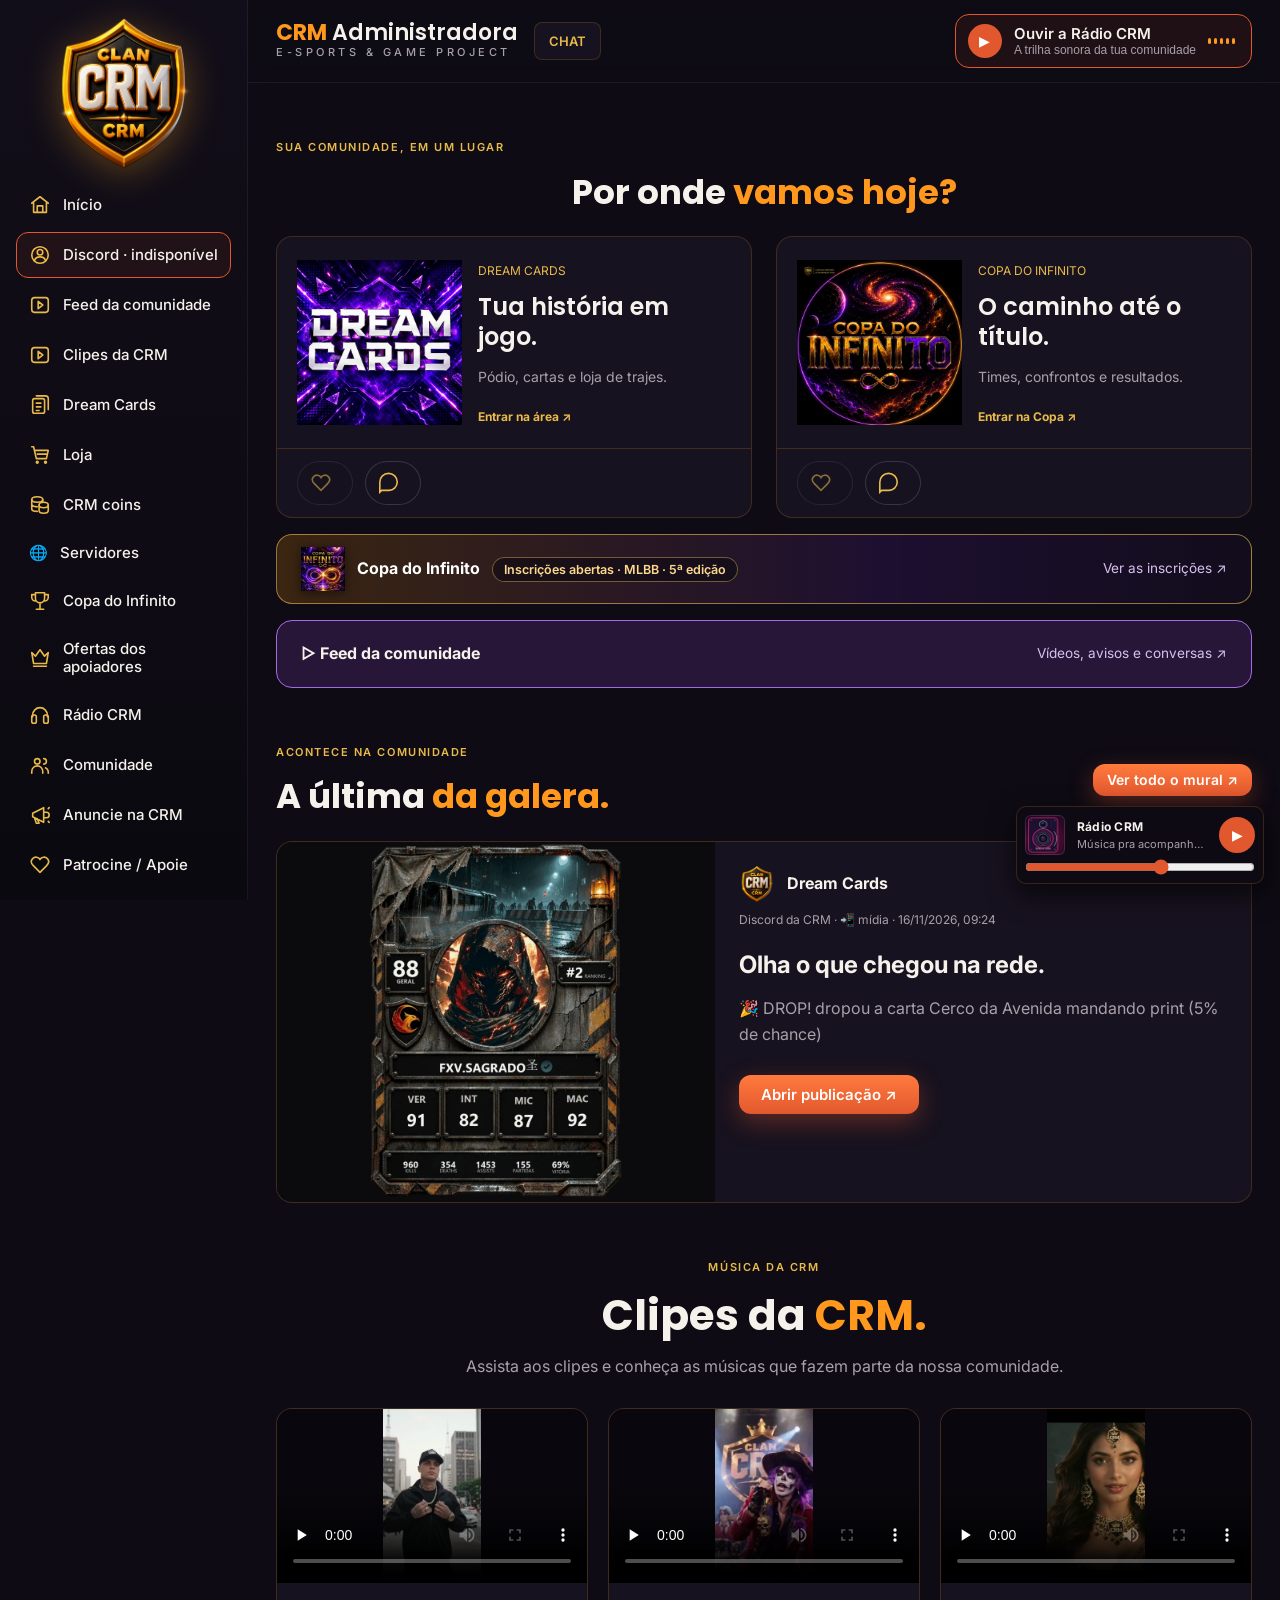
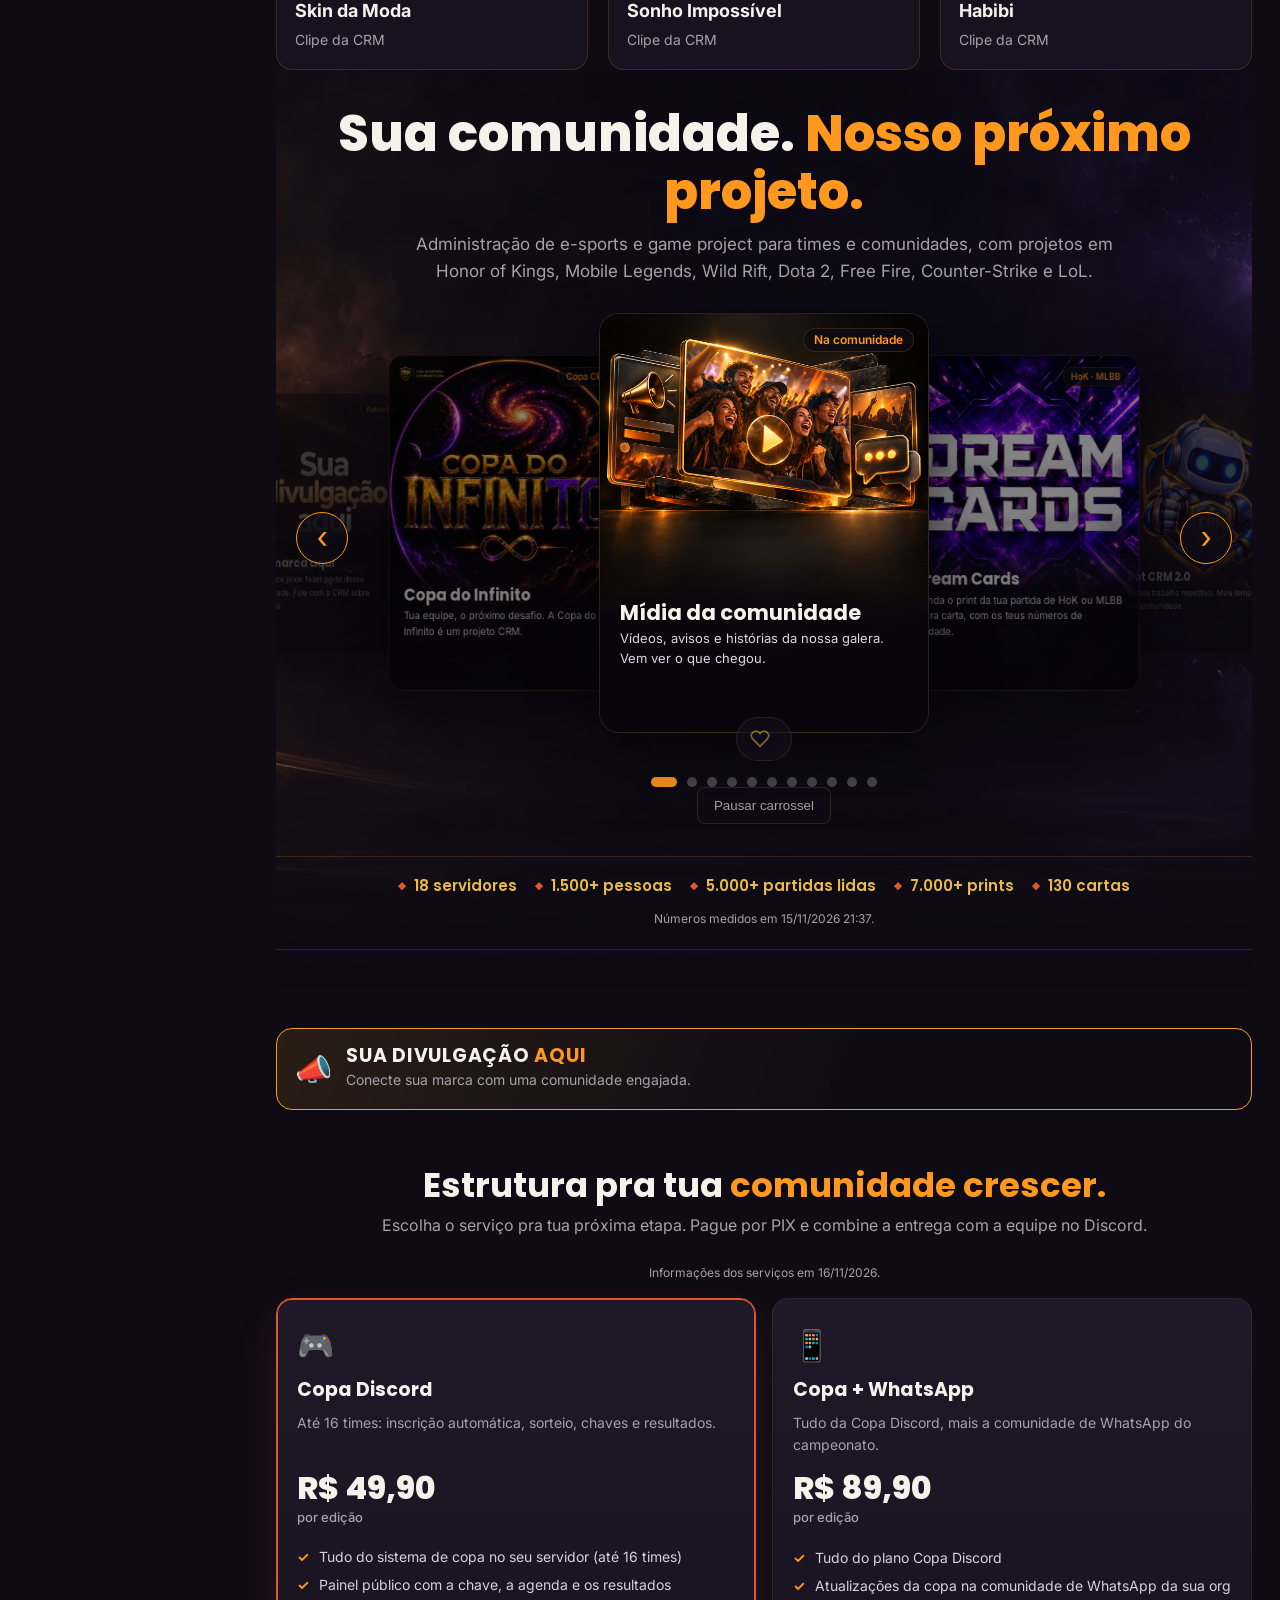
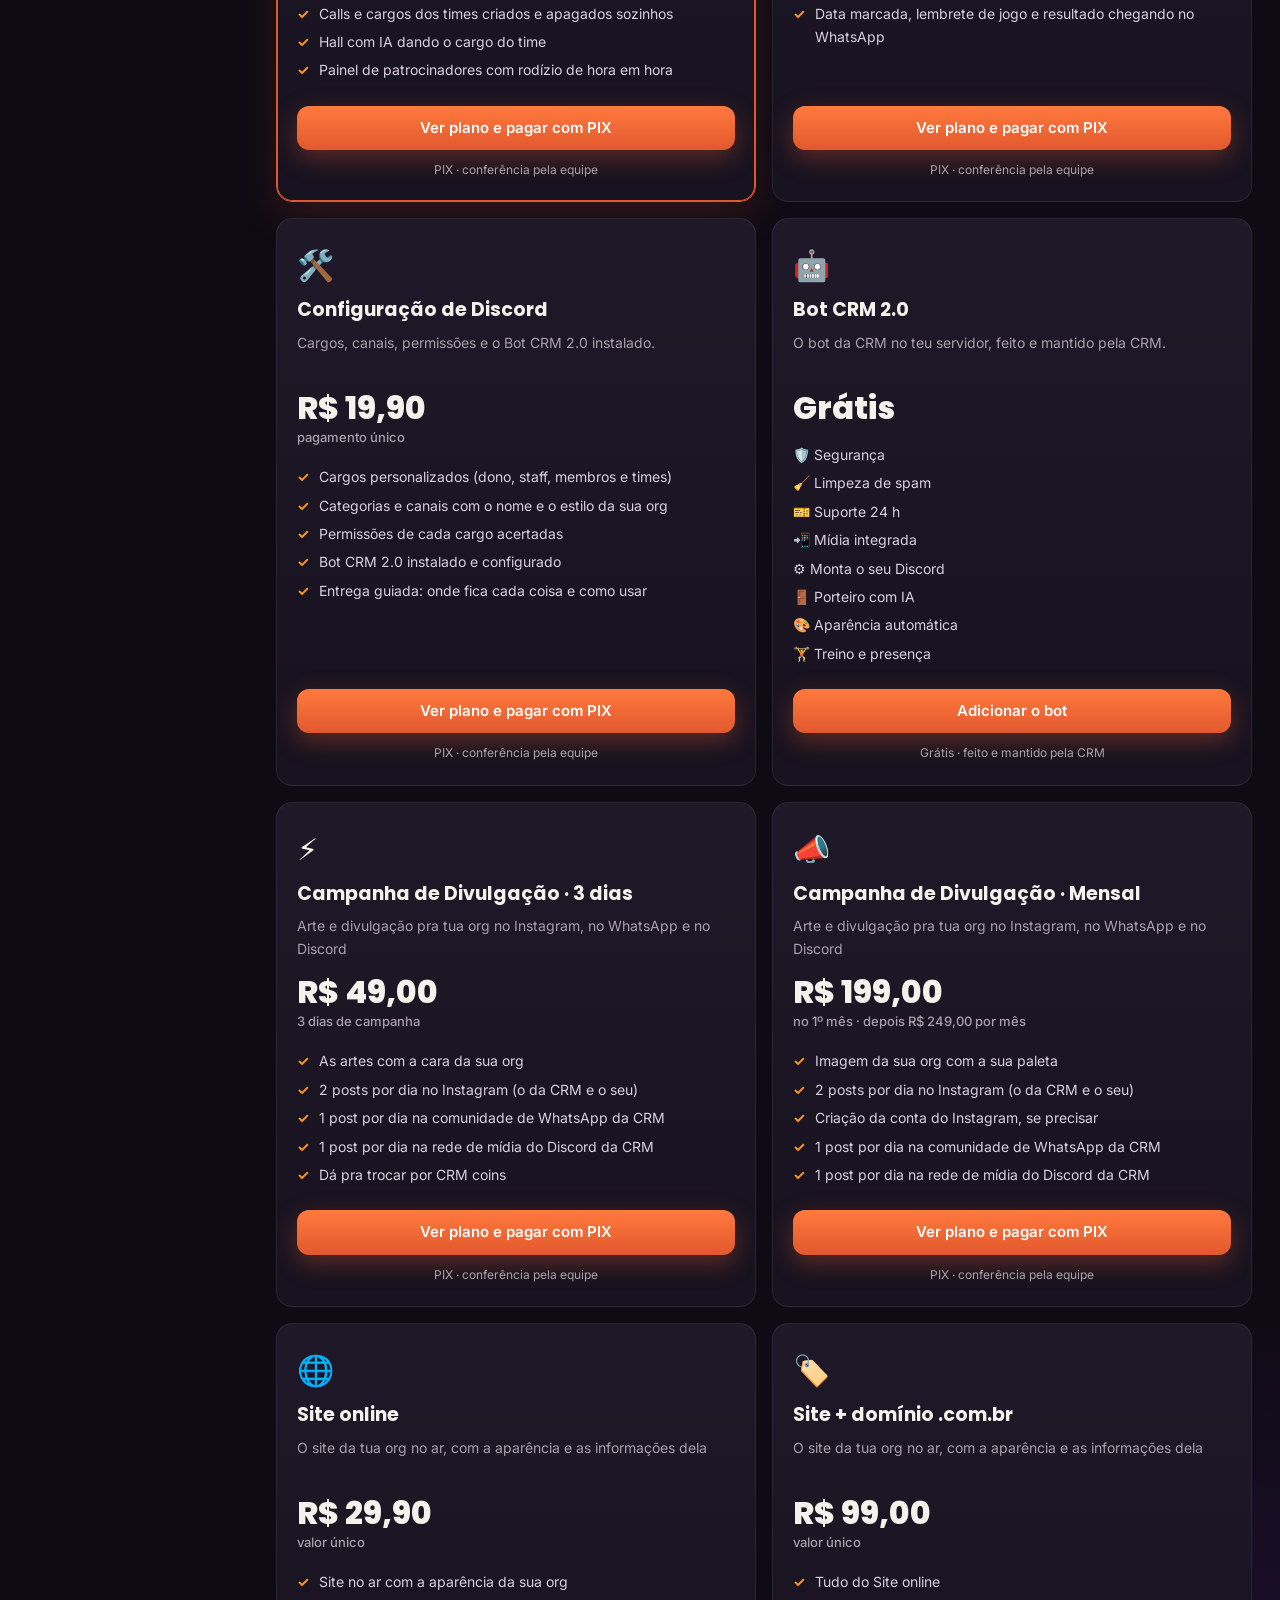
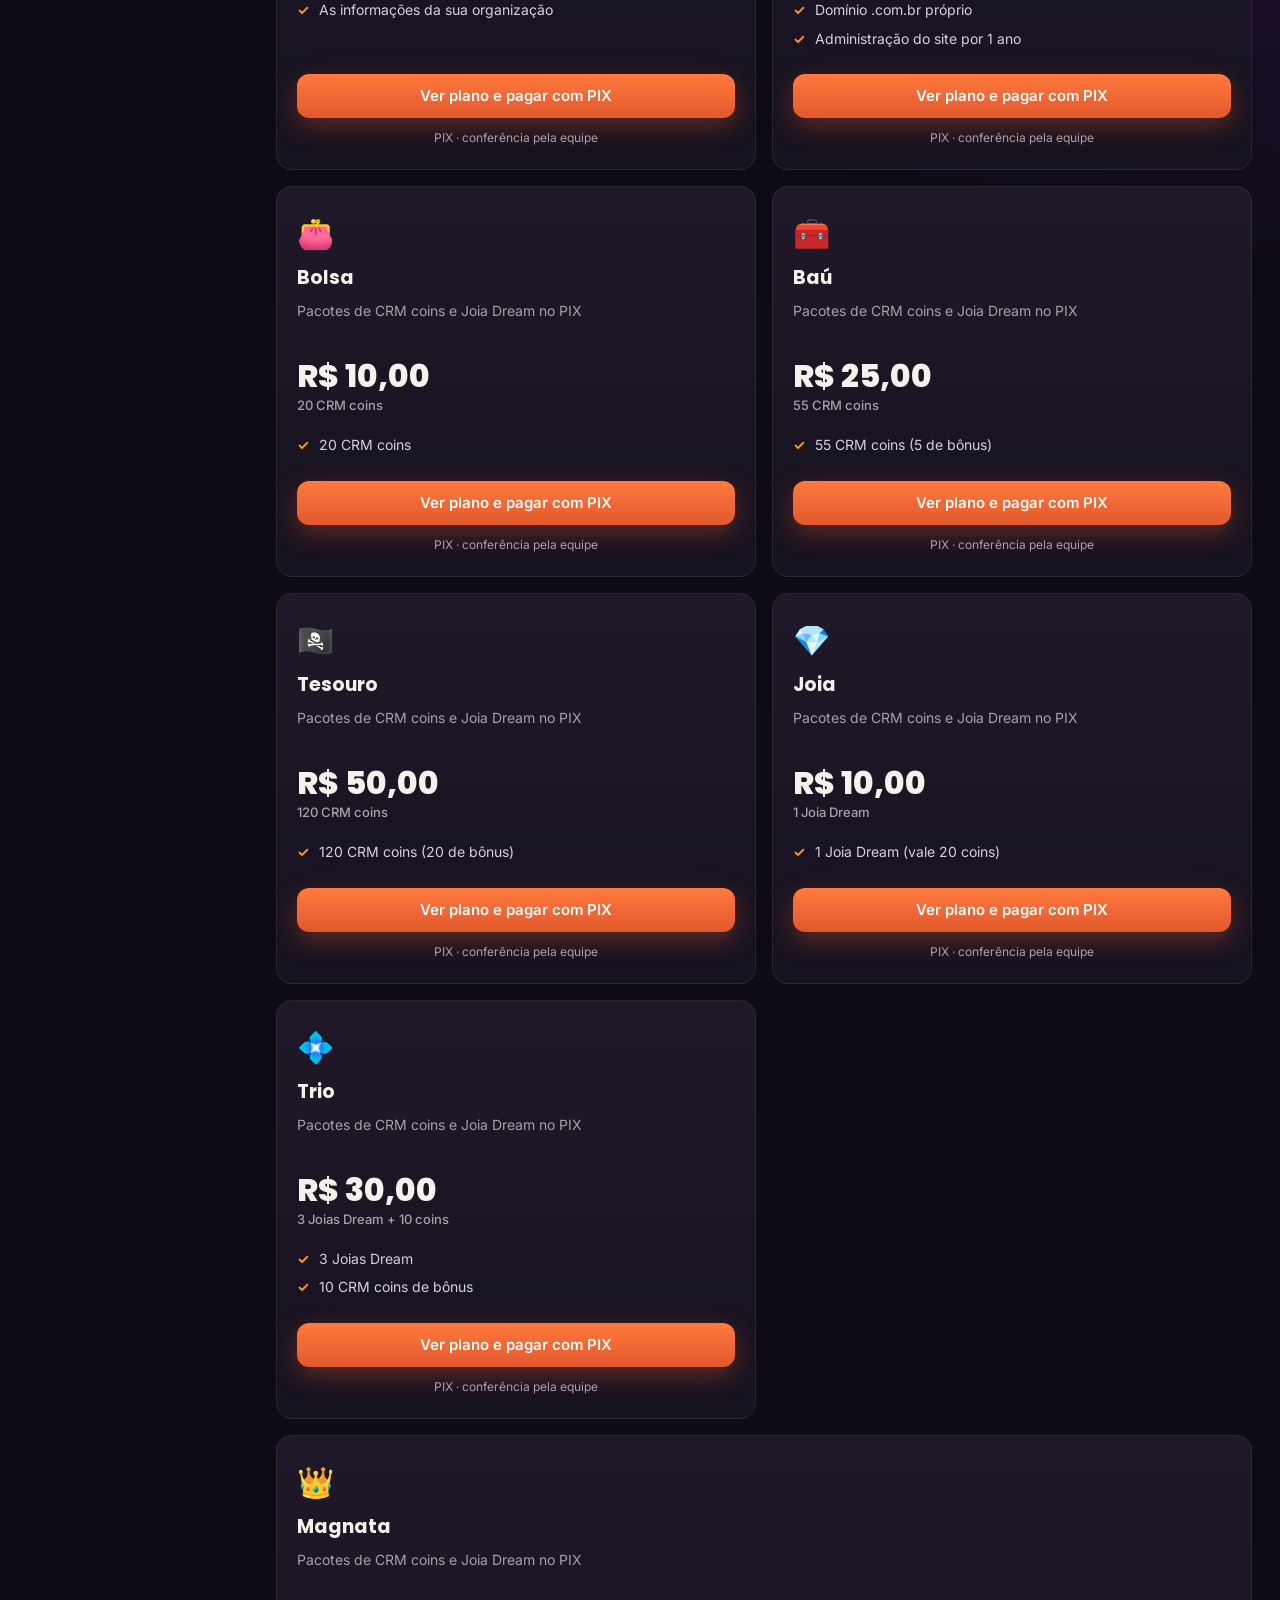
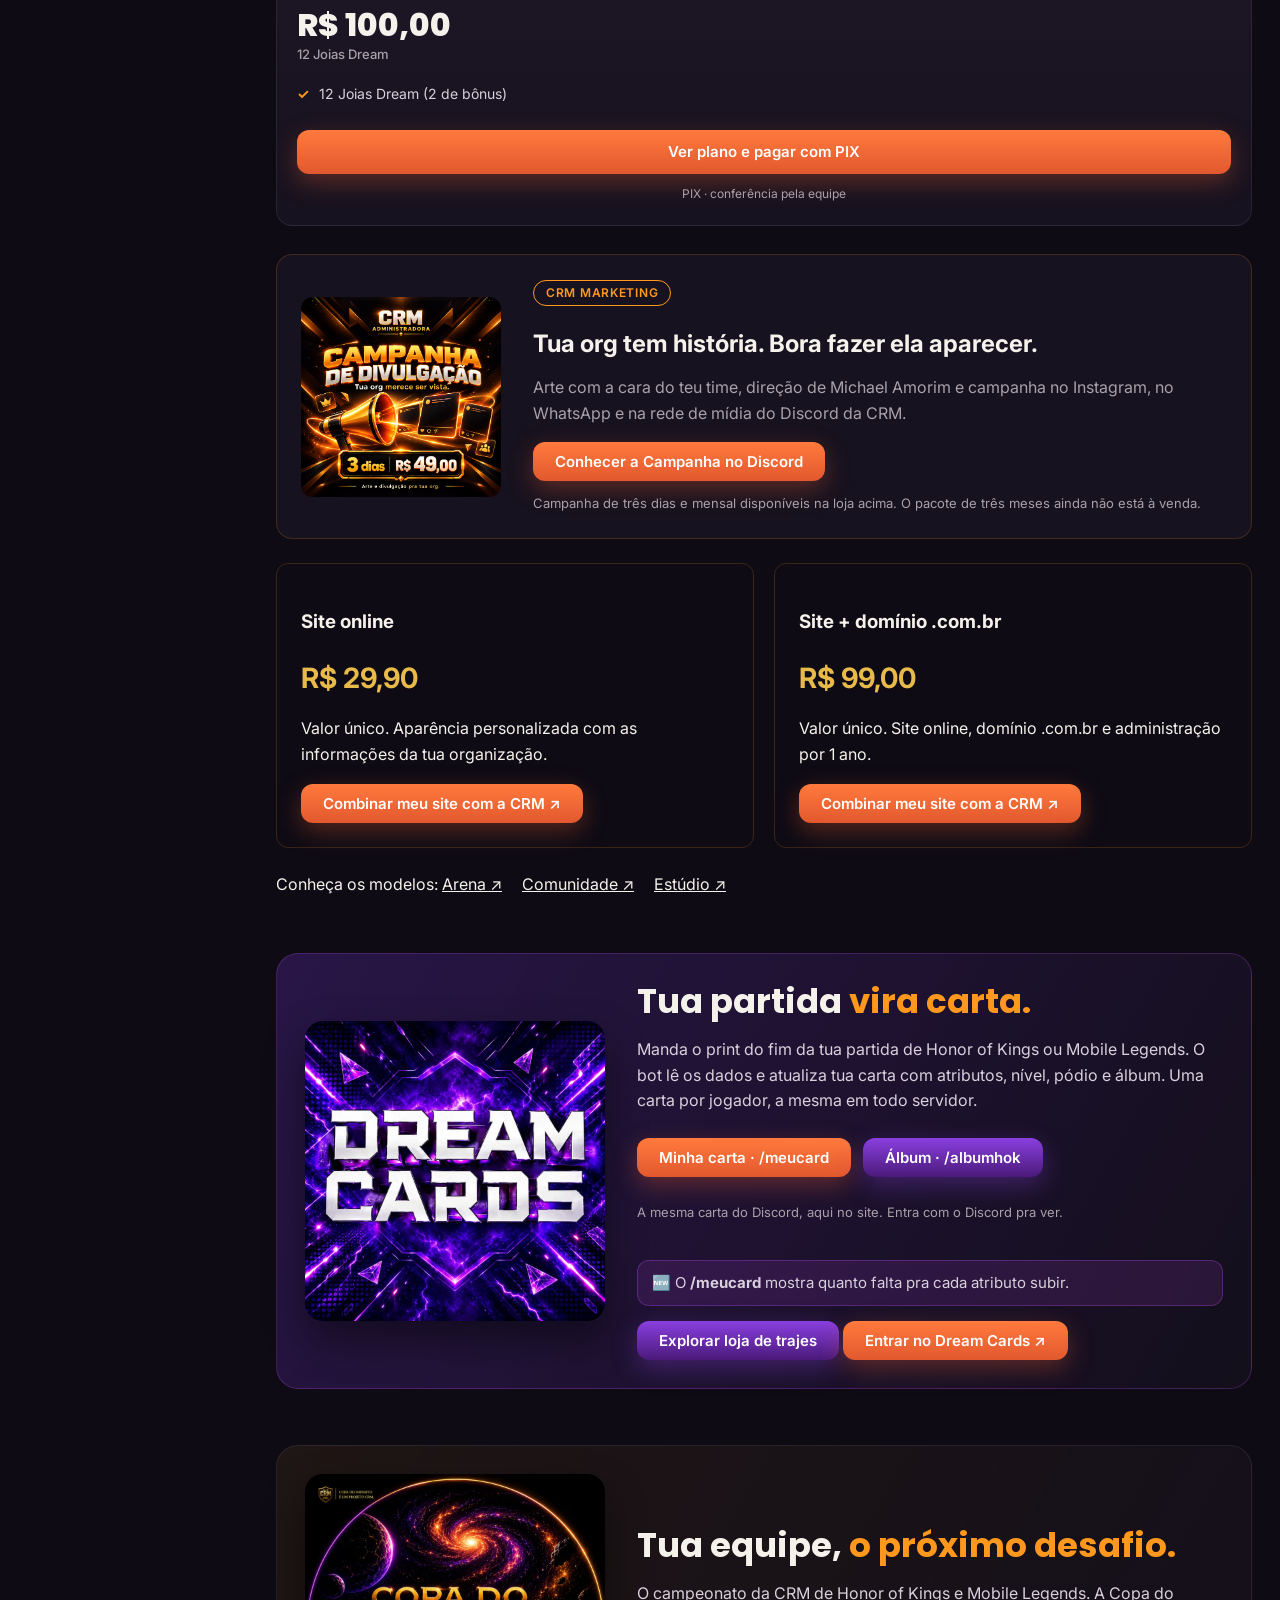
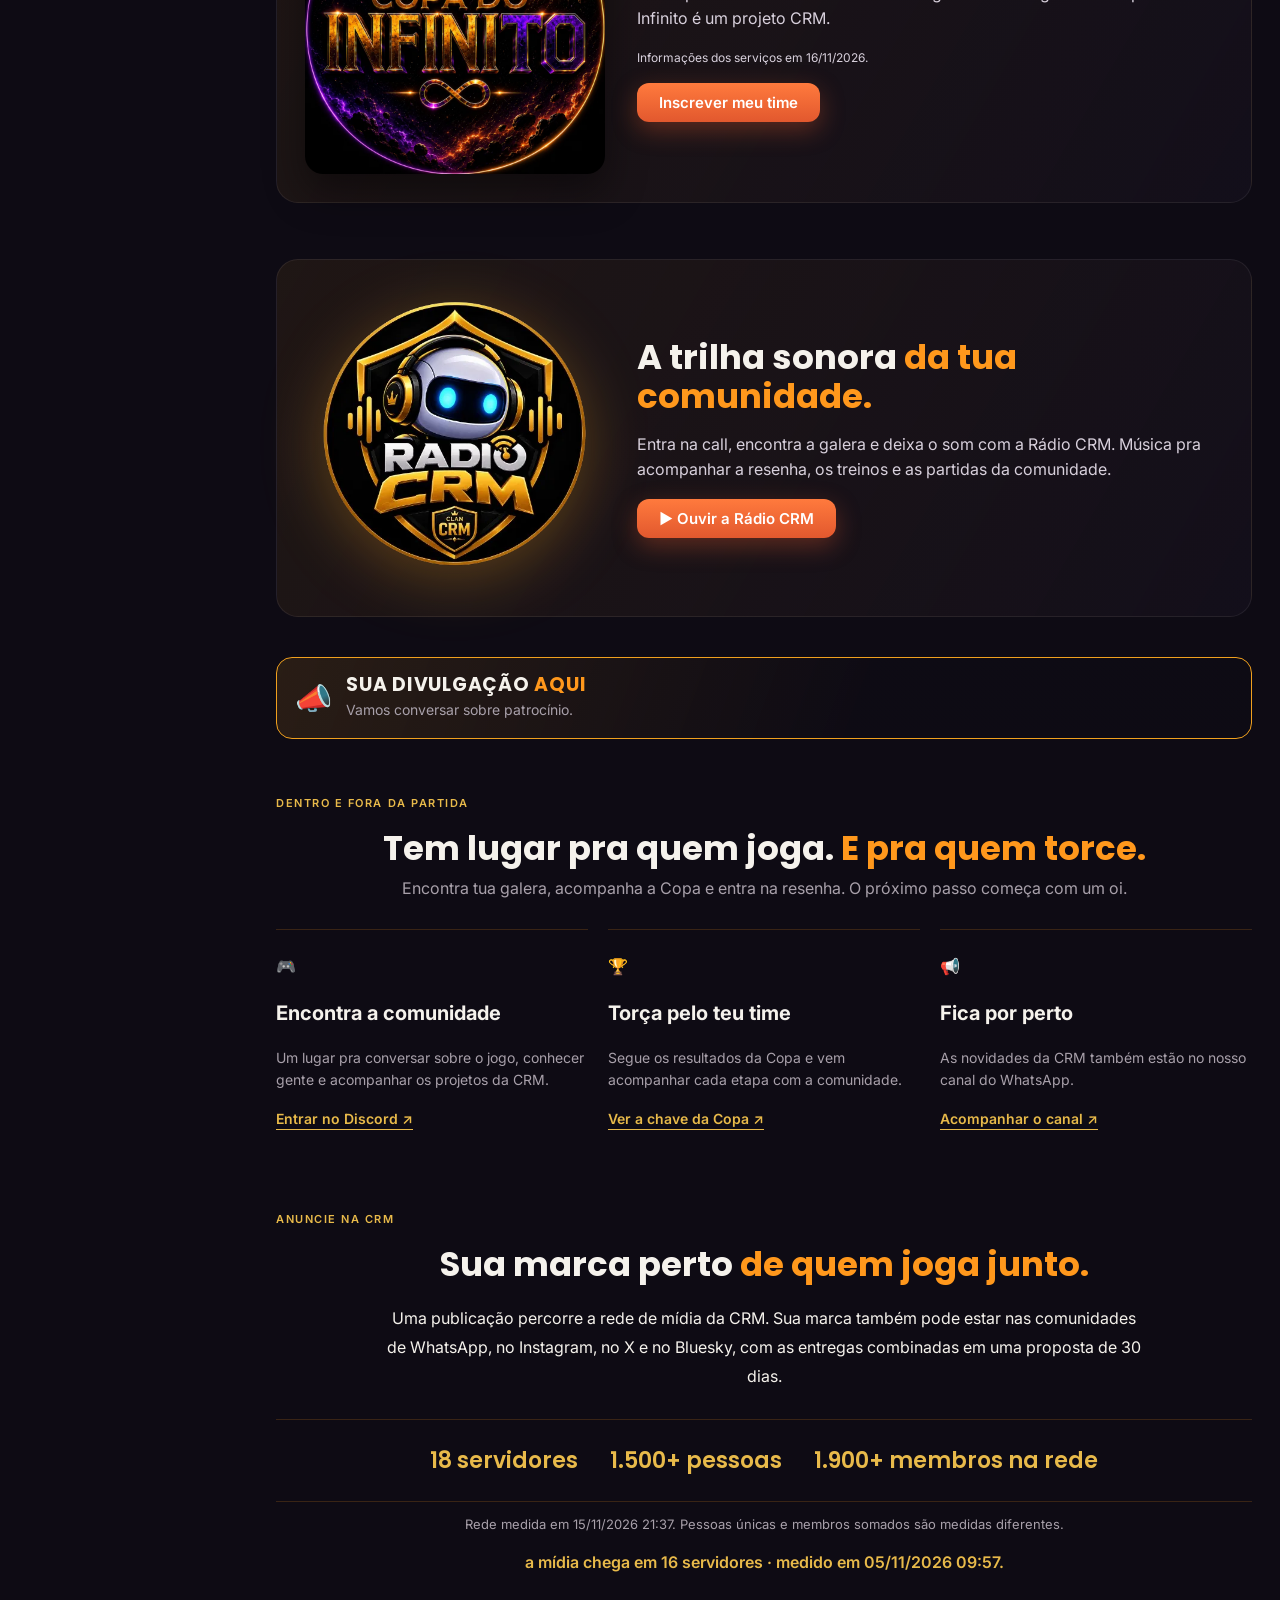
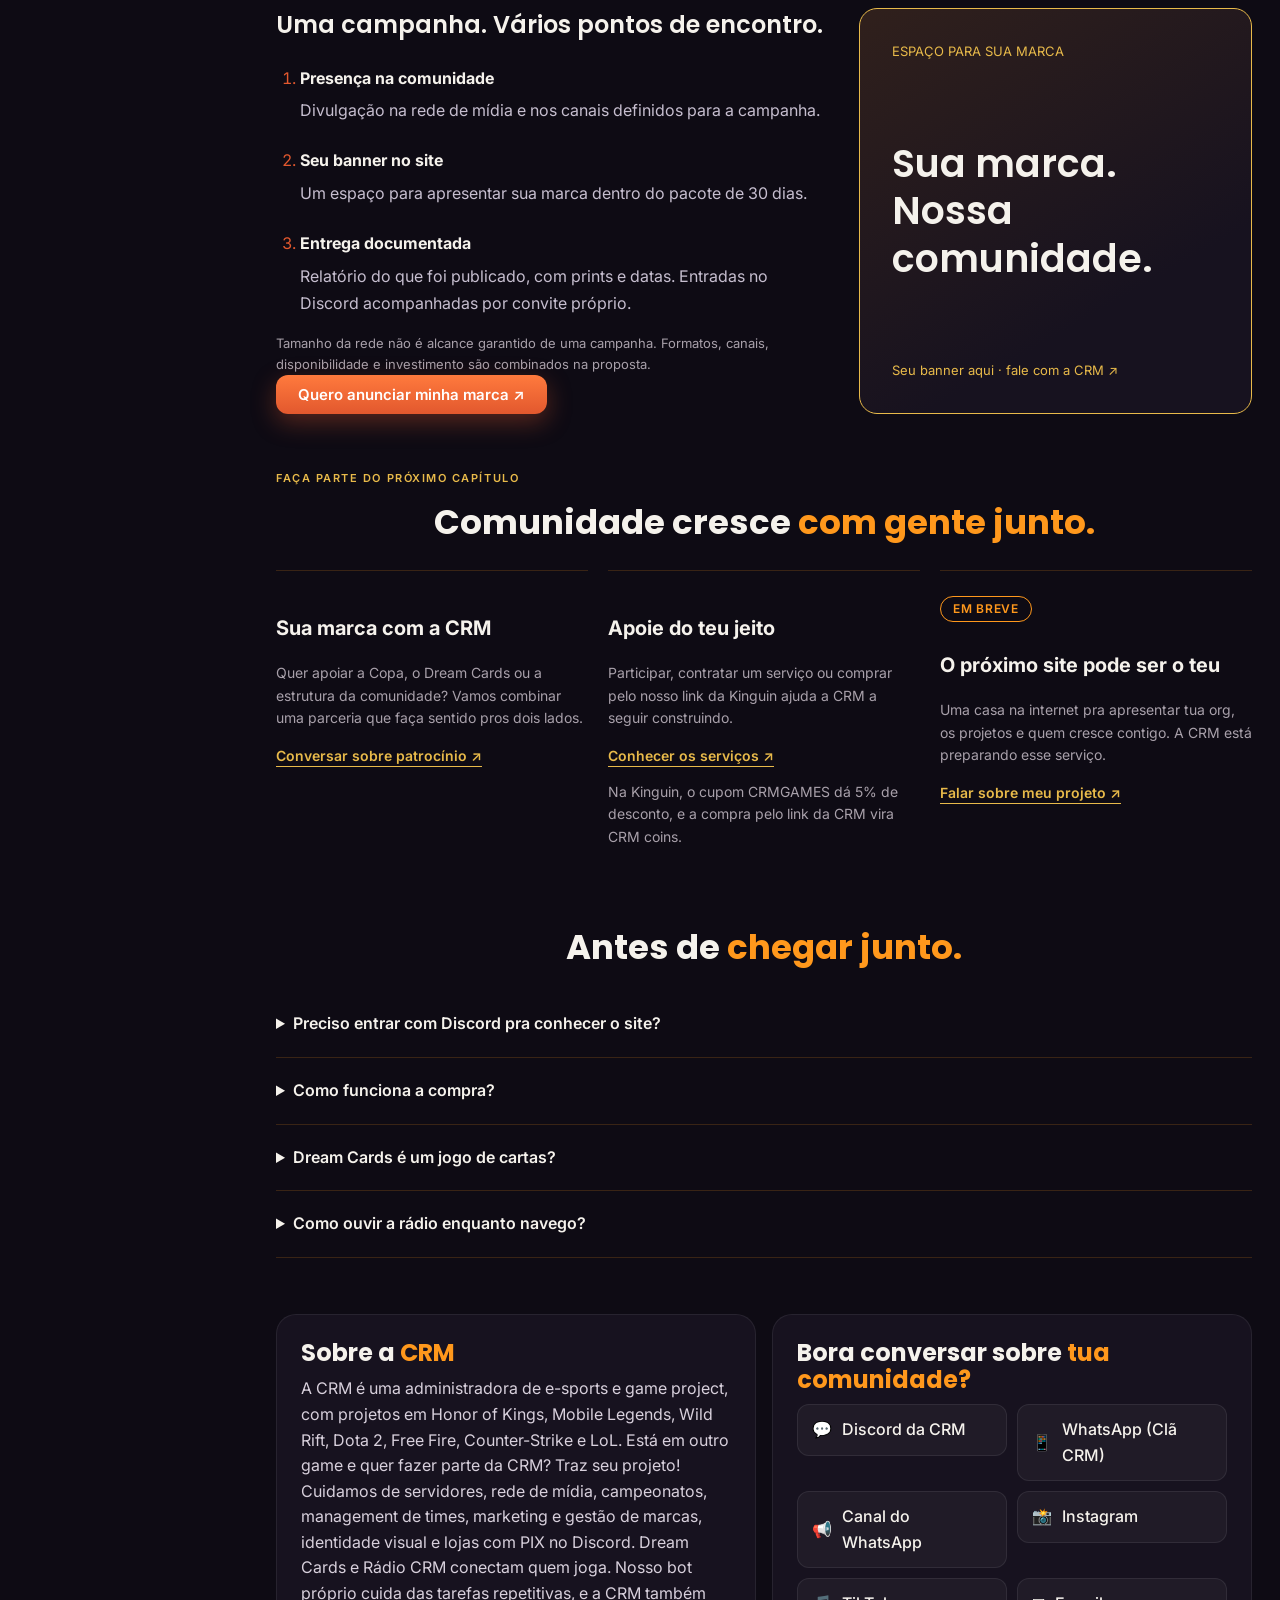
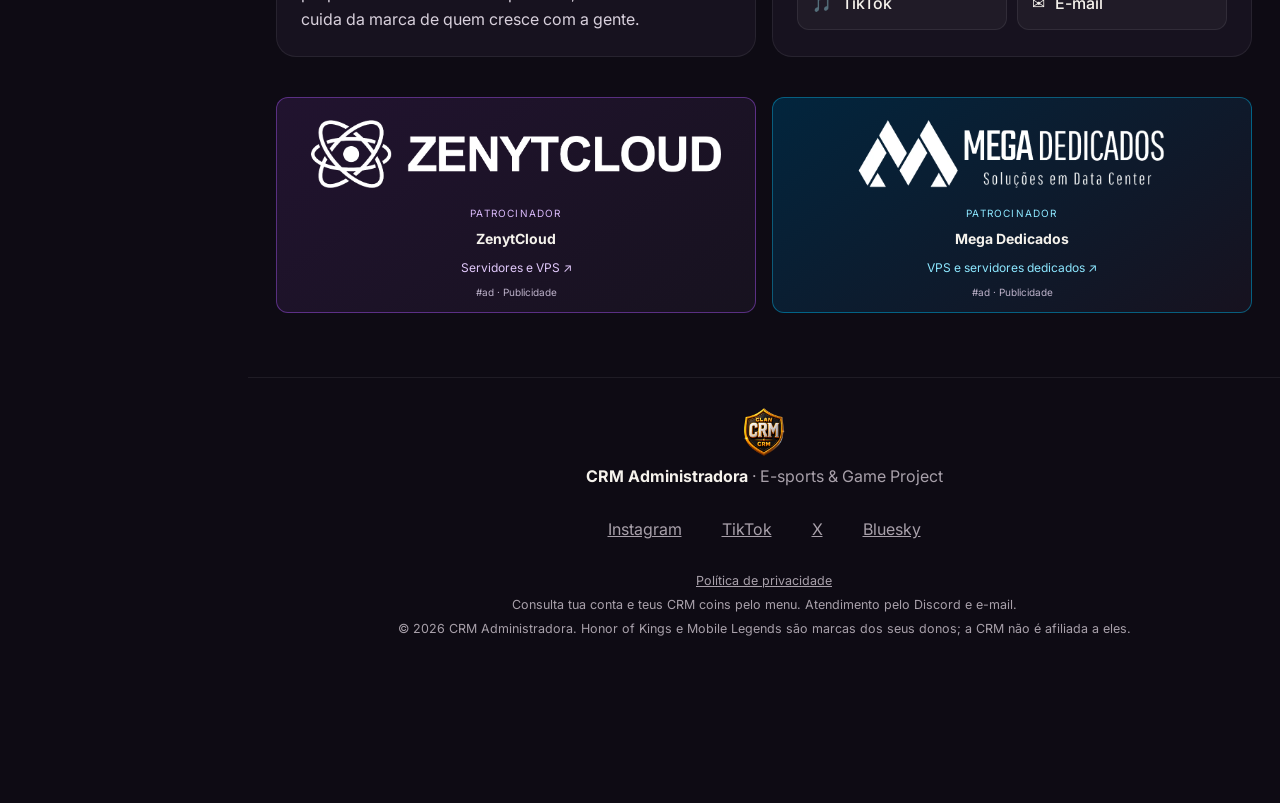
==== commit 1d1f8e55: "P172: add CRM music clips" ====
--- a/index.html
+++ b/index.html
@@ -25,6 +25,7 @@
 <link rel="stylesheet" href="assets/css/areas.css?v=areas4">
 <link rel="stylesheet" href="assets/css/patrocinadores.css?v=p137-20261112">
 <link rel="stylesheet" href="assets/css/midia.css?v=2">
+<link rel="stylesheet" href="assets/css/clipes.css?v=p172">
 <link rel="stylesheet" href="assets/css/radio-contadores.css?v=p36">
 <link rel="stylesheet" href="assets/css/p39.css?v=coracao1">
 <link rel="stylesheet" href="assets/css/dreamcards-site.css?v=p136-20261112">
@@ -57,6 +58,7 @@
       <span id="login-rotulo">Discord · em breve</span>
     </button>
     <a class="menu-item" href="#midia-rede"><svg class="menu-icon" viewBox="0 0 24 24" fill="none" stroke="currentColor" stroke-width="1.75" stroke-linecap="round" stroke-linejoin="round" aria-hidden="true"><rect x="3" y="4" width="18" height="16" rx="3"/><path d="m10 8 5 4-5 4Z"/></svg><span>Feed da comunidade</span></a>
+    <a class="menu-item" href="#clipes-crm"><svg class="menu-icon" viewBox="0 0 24 24" fill="none" stroke="currentColor" stroke-width="1.75" stroke-linecap="round" stroke-linejoin="round" aria-hidden="true"><rect x="3" y="4" width="18" height="16" rx="3"/><path d="m10 8 5 4-5 4Z"/></svg><span>Clipes da CRM</span></a>
     <a class="menu-item" href="#dream-cards"><svg class="menu-icon" viewBox="0 0 24 24" fill="none" stroke="currentColor" stroke-width="1.75" stroke-linecap="round" stroke-linejoin="round" aria-hidden="true"><rect x="4" y="5" width="13" height="16" rx="2"/><path d="M8 2h10a3 3 0 0 1 3 3v12M8 10h5M8 14h5M8 18h3"/></svg><span>Dream Cards</span></a>
     <a class="menu-item" href="#loja"><svg class="menu-icon" viewBox="0 0 24 24" fill="none" stroke="currentColor" stroke-width="1.75" stroke-linecap="round" stroke-linejoin="round" aria-hidden="true"><path d="M3 3h2l3 13h11l2-9H6M9 11h10"/><circle cx="9" cy="20" r="1"/><circle cx="18" cy="20" r="1"/></svg><span>Loja</span></a>
     <a class="menu-item" href="#crm-coins"><svg class="menu-icon" viewBox="0 0 24 24" fill="none" stroke="currentColor" stroke-width="1.75" stroke-linecap="round" stroke-linejoin="round" aria-hidden="true"><ellipse cx="9" cy="6" rx="6" ry="3"/><path d="M3 6v5c0 2 3 3 6 3M3 11v5c0 2 3 3 6 3M15 6v3"/><ellipse cx="16" cy="12" rx="5" ry="3"/><path d="M11 12v6c0 2 2 3 5 3s5-1 5-3v-6"/></svg><span>CRM coins</span></a>
@@ -116,6 +118,14 @@
     <header class="midia-hero"><img src="assets/img/midia-comunidade.png" alt="Ilustração de uma comunidade reunida entre telas de vídeo e conversas" width="1254" height="1254"><div><span class="sobretitulo">O QUE MOVE A NOSSA GALERA</span><h2 id="midia-titulo">Mídia da <em>comunidade.</em></h2><p>Os avisos, os vídeos e as histórias que merecem circular. Acompanha o que chegou e entra na conversa.</p><a href="#midia-lista" class="botao">Explorar publicações ↓</a></div></header>
     <div class="midia-toolbar" id="midia-lista"><div role="group" aria-label="Filtrar publicações"><button type="button" data-midia-filter="todos" aria-pressed="true">Tudo</button><button type="button" data-midia-filter="videos" aria-pressed="false">Vídeos</button><button type="button" data-midia-filter="imagens" aria-pressed="false">Fotos e artes</button></div><button type="button" id="midia-atualizar">Atualizar mural ↻</button></div>
     <p id="midia-data" class="data-referencia"></p><p id="midia-status" role="status"></p><div id="midia-posts" class="midia-posts"></div><button type="button" class="botao" id="midia-mais" hidden>Ver mais publicações</button>
+  </section>
+  <section class="secao clipes-crm" id="clipes-crm" aria-labelledby="clipes-titulo">
+    <div class="clipes-cabecalho"><span class="sobretitulo">MÚSICA DA CRM</span><h2 id="clipes-titulo">Clipes da <em>CRM.</em></h2><p>Assista aos clipes e conheça as músicas que fazem parte da nossa comunidade.</p></div>
+    <div class="clipes-grade">
+      <article class="clipe-card"><div class="clipe-video"><video controls preload="none" poster="assets/midia/clipes/skin-da-moda-capa.jpg" aria-label="Clipe Skin da Moda"><source src="assets/midia/clipes/skin-da-moda.mp4" type="video/mp4">Seu navegador não consegue reproduzir este vídeo.</video></div><div class="clipe-info"><h3>Skin da Moda</h3><p>Clipe da CRM</p></div></article>
+      <article class="clipe-card"><div class="clipe-video"><video controls preload="none" poster="assets/midia/clipes/sonho-impossivel-capa.jpg" aria-label="Clipe Sonho Impossível"><source src="assets/midia/clipes/sonho-impossivel.mp4" type="video/mp4">Seu navegador não consegue reproduzir este vídeo.</video></div><div class="clipe-info"><h3>Sonho Impossível</h3><p>Clipe da CRM</p></div></article>
+      <article class="clipe-card"><div class="clipe-video"><video controls preload="none" poster="assets/midia/clipes/habibi-capa.jpg" aria-label="Clipe Habibi"><source src="assets/midia/clipes/habibi.mp4" type="video/mp4">Seu navegador não consegue reproduzir este vídeo.</video></div><div class="clipe-info"><h3>Habibi</h3><p>Clipe da CRM</p></div></article>
+    </div>
   </section>
   <!-- ====== O CARROSSEL ====== -->
   <section class="vitrine" aria-labelledby="titulo-vitrine">
@@ -410,6 +420,7 @@
 <script src="assets/js/dreamcards-site.js?v=p136-20261112"></script>
 <script src="assets/js/visor.js?v=unicos1"></script>
 <script src="assets/js/midia.js?v=p34"></script>
+<script src="assets/js/clipes.js?v=p172"></script>
 <script src="assets/js/p39.js?v=20261107"></script>
 <script src="assets/js/comunidade-interacoes.js?v=coracao1"></script>
 <script src="assets/js/topicos-api.js?v=1"></script>
--- a/assets/css/clipes.css
+++ b/assets/css/clipes.css
@@ -0,0 +1 @@
+.clipes-cabecalho{max-width:760px;margin:0 auto 28px;text-align:center}.clipes-cabecalho h2{font-size:clamp(28px,3.3vw,48px);line-height:1.15;margin:8px 0 12px}.clipes-cabecalho p{color:var(--cinza);line-height:1.7;margin:0}.clipes-grade{display:grid;grid-template-columns:repeat(3,minmax(0,1fr));gap:20px}.clipe-card{min-width:0;overflow:hidden;border:1px solid var(--borda);border-radius:16px;background:var(--superficie)}.clipe-video{background:#09070d;aspect-ratio:16/9}.clipe-video video{display:block;width:100%;height:100%;object-fit:contain}.clipe-info{padding:16px 18px 18px}.clipe-info h3{font-size:18px;line-height:1.3;margin:0 0 6px}.clipe-info p{font-size:14px;color:var(--cinza);margin:0}@media(max-width:850px){.clipes-grade{grid-template-columns:repeat(2,minmax(0,1fr))}}@media(max-width:560px){.clipes-grade{grid-template-columns:minmax(0,1fr);gap:16px}.clipe-info{padding:14px 16px 16px}}
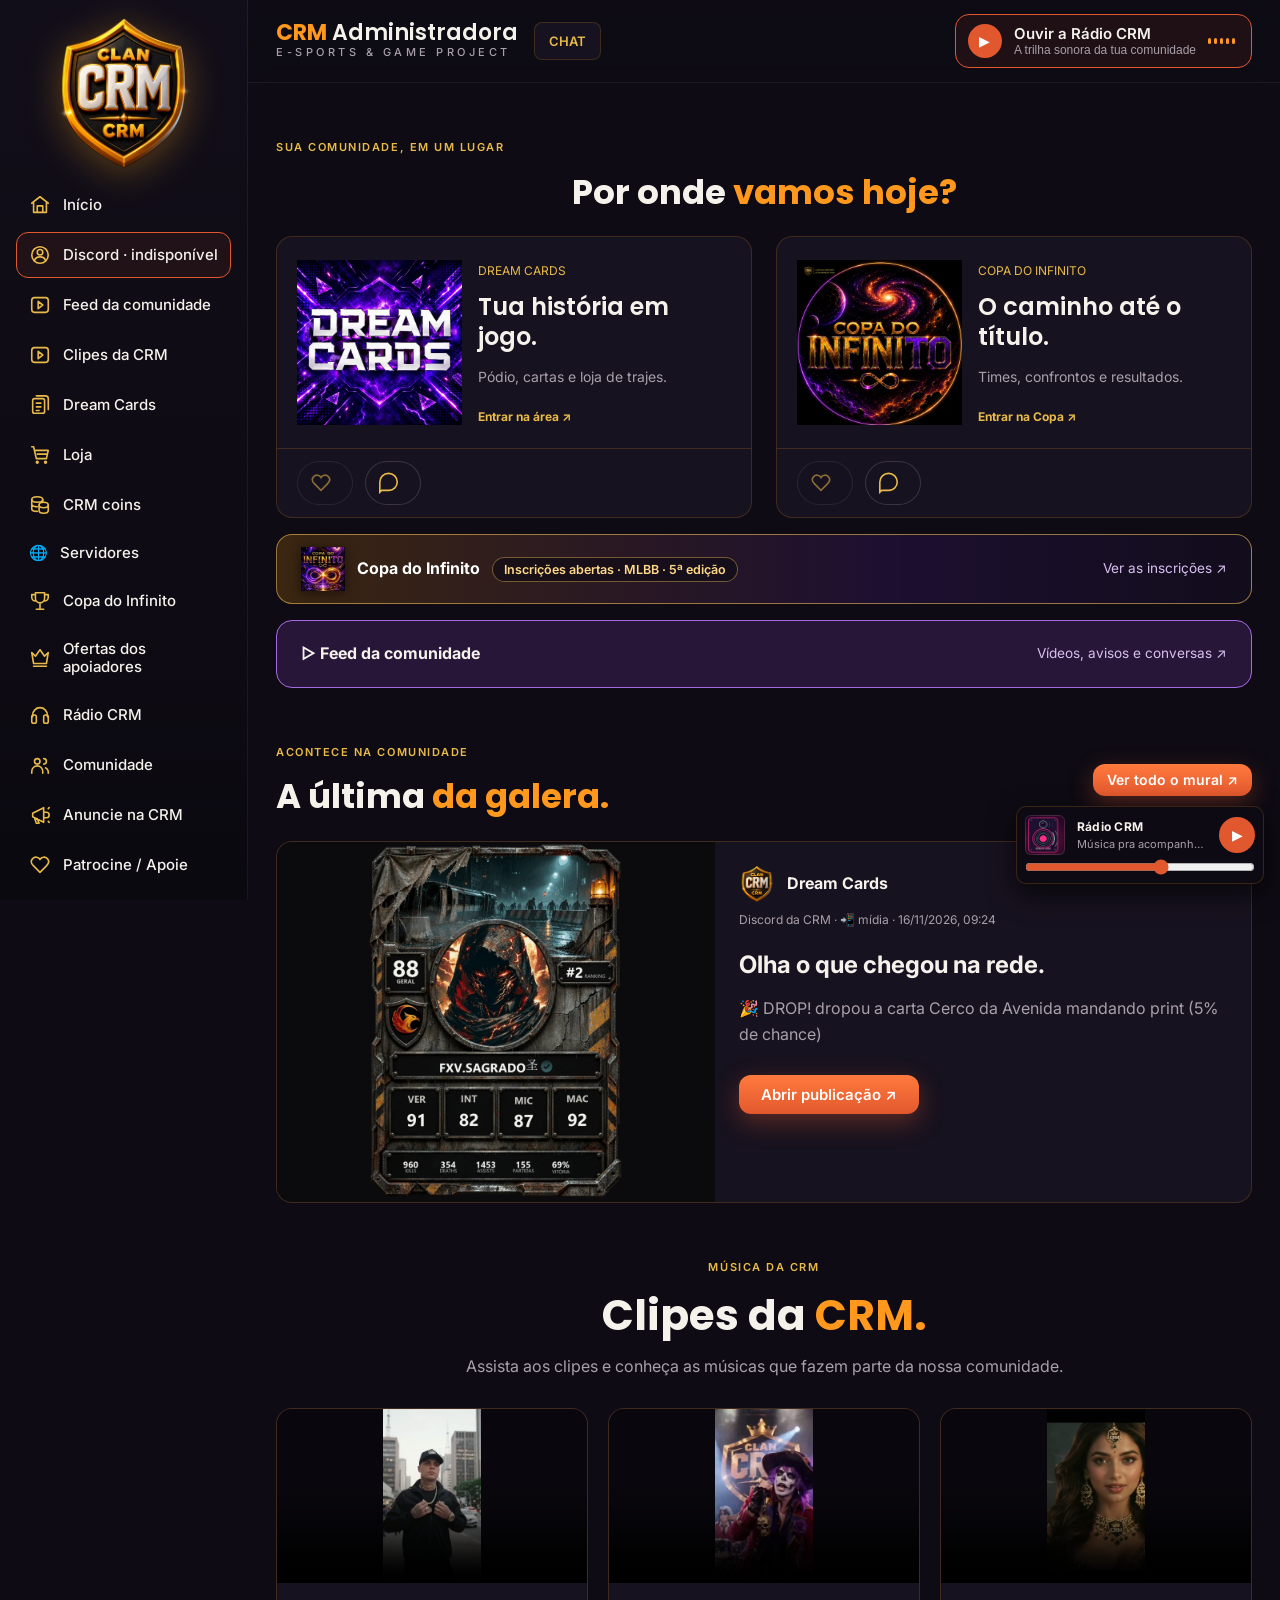
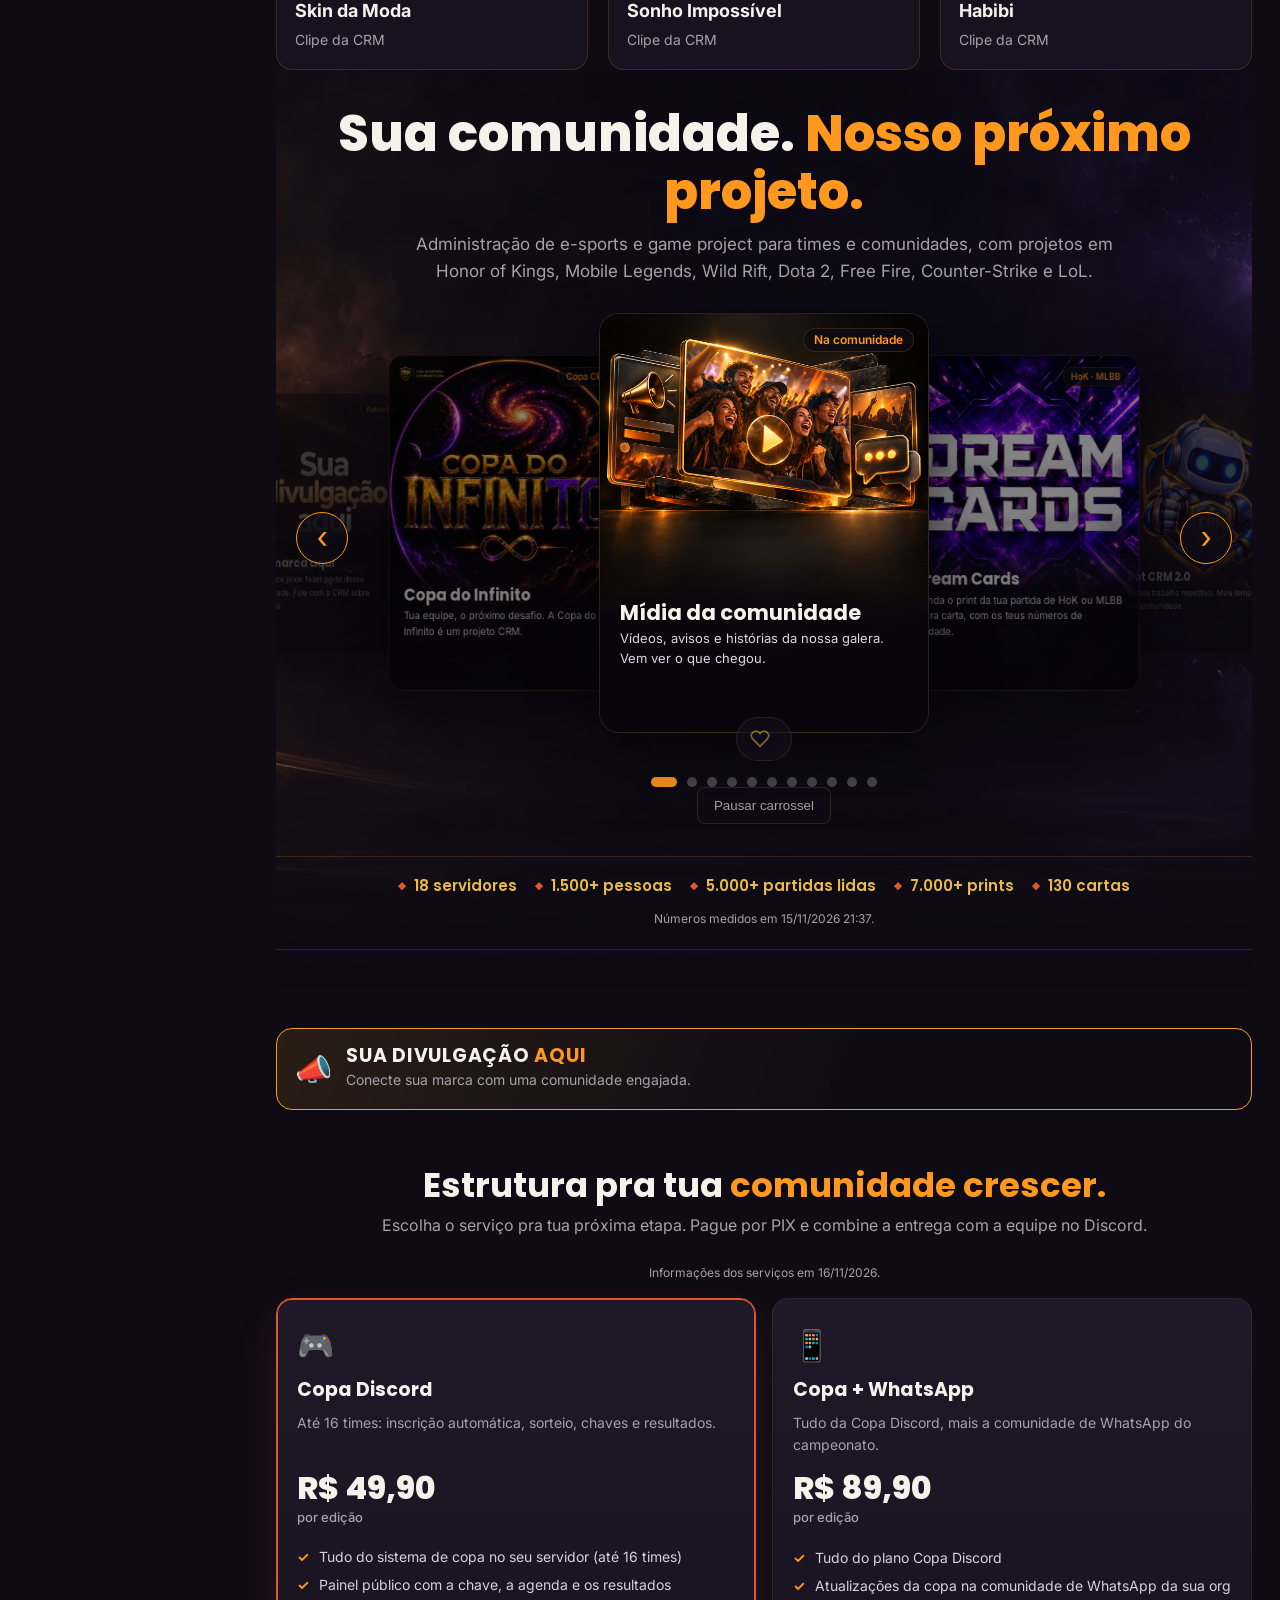
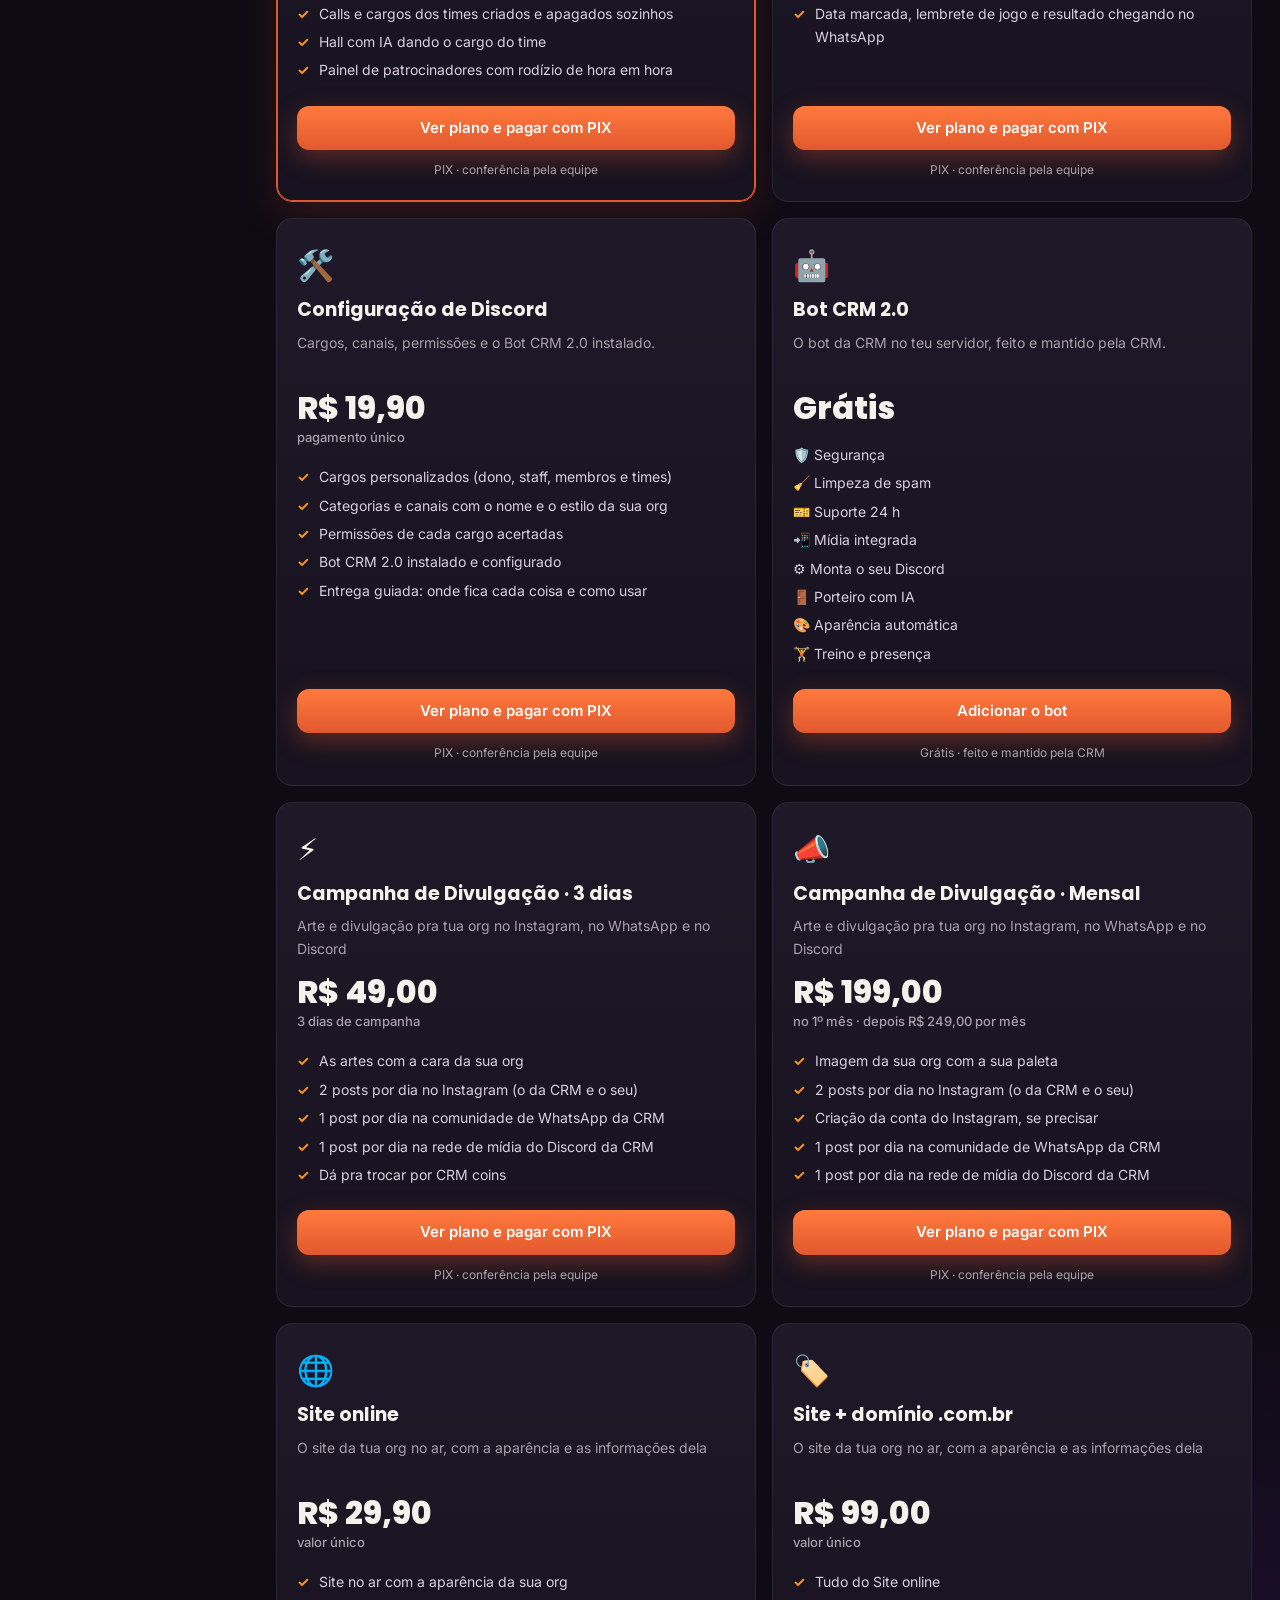
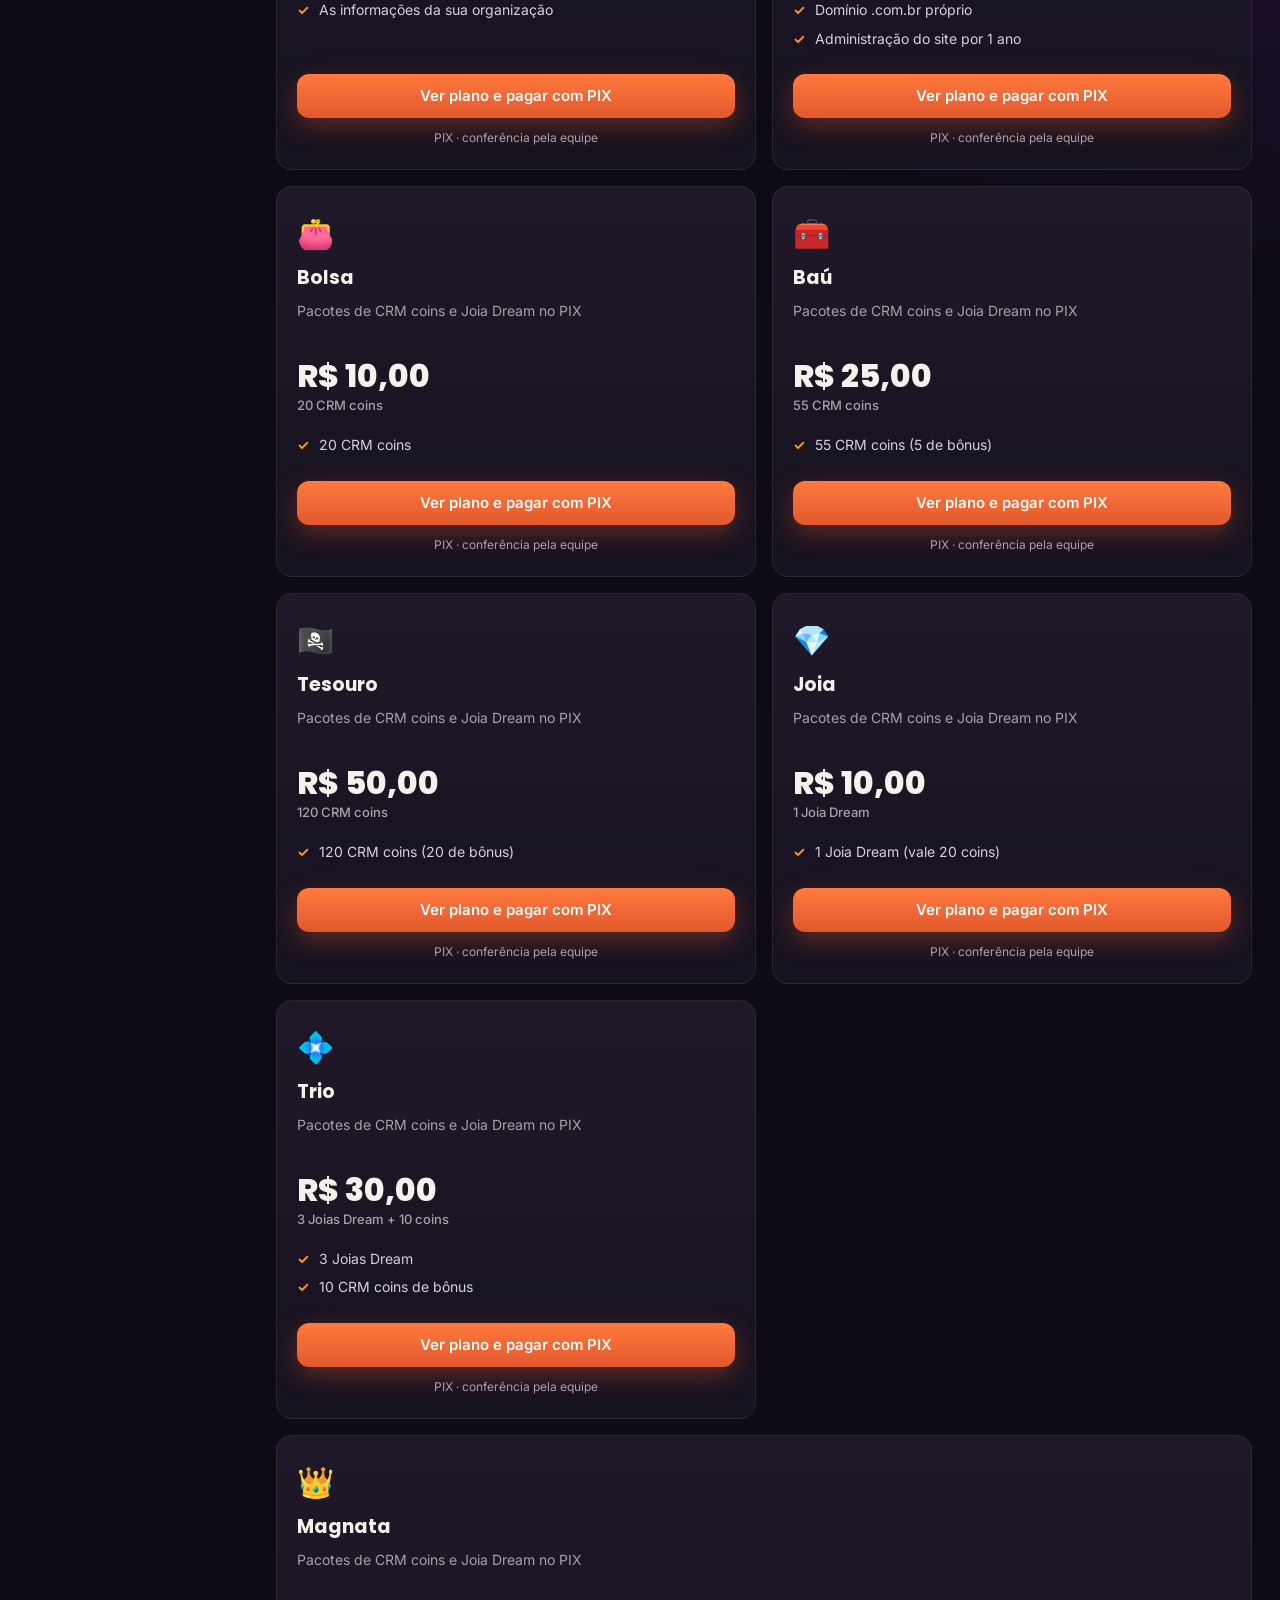
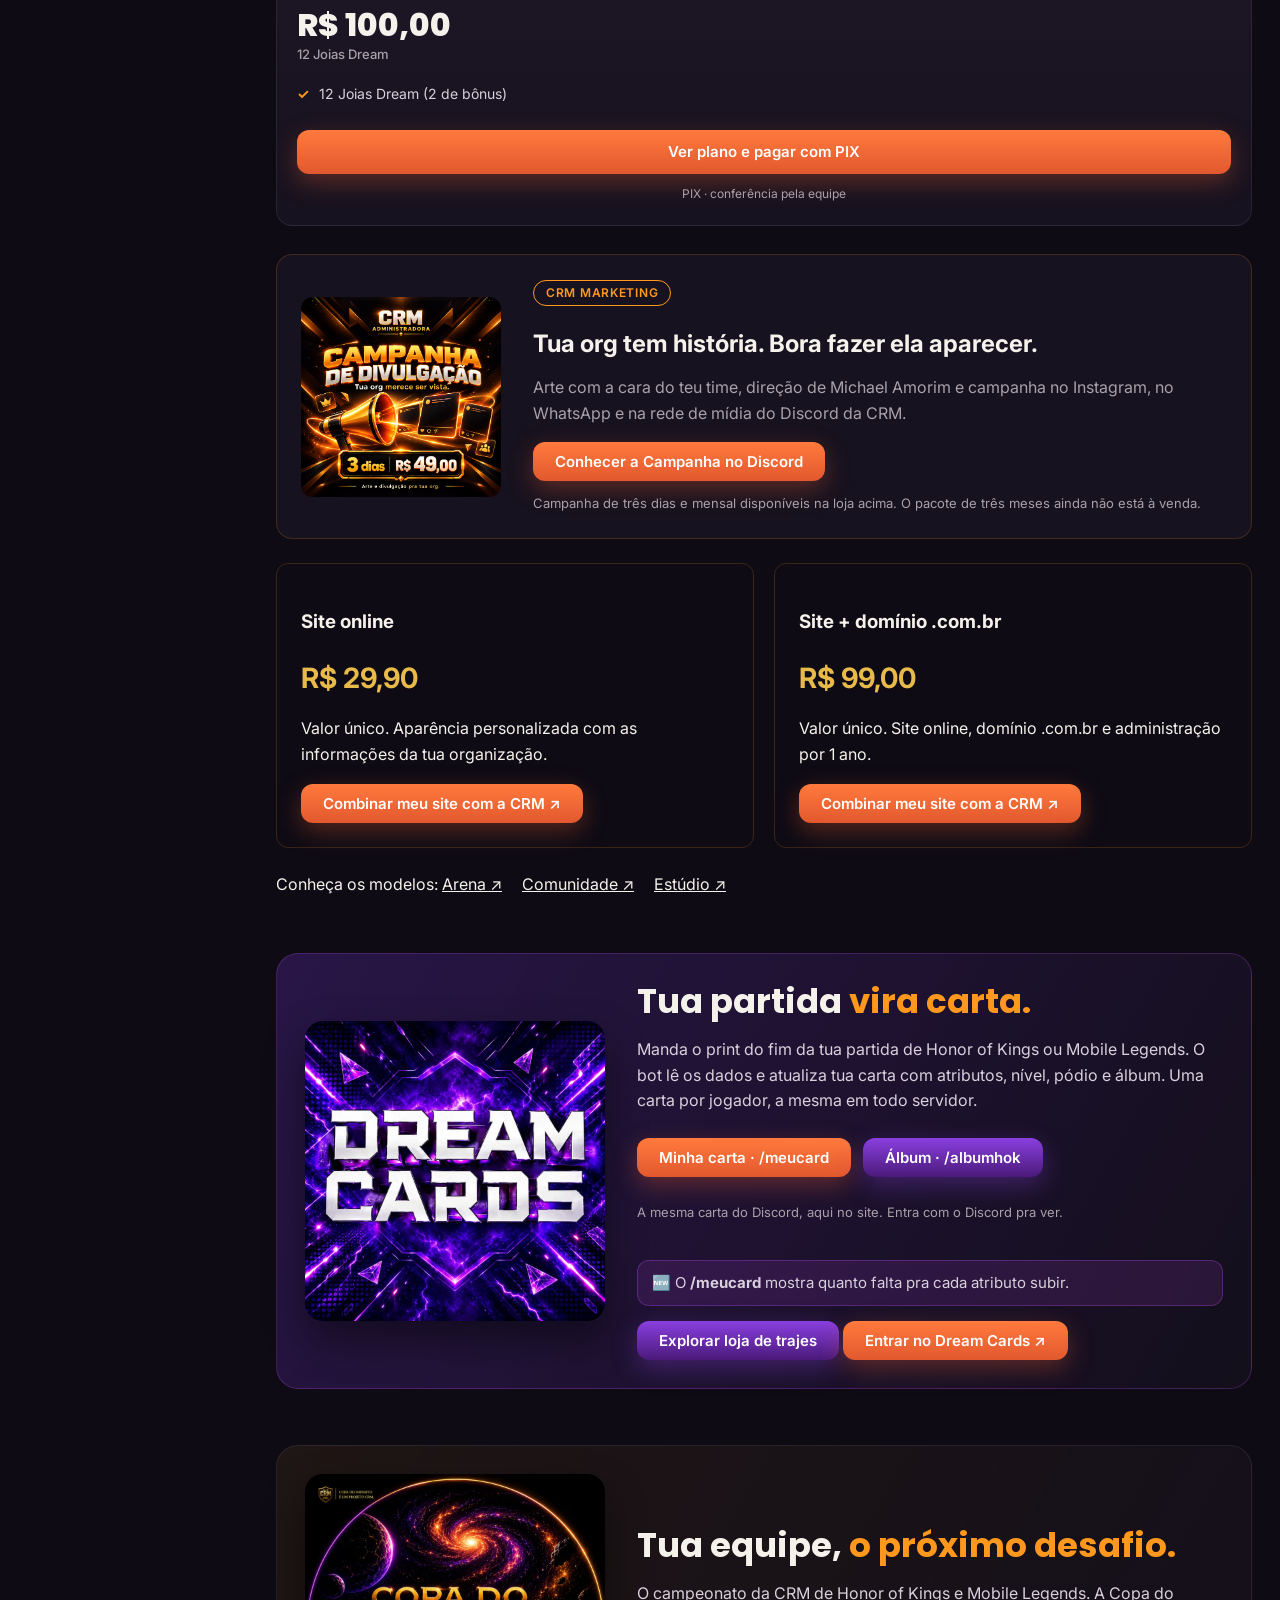
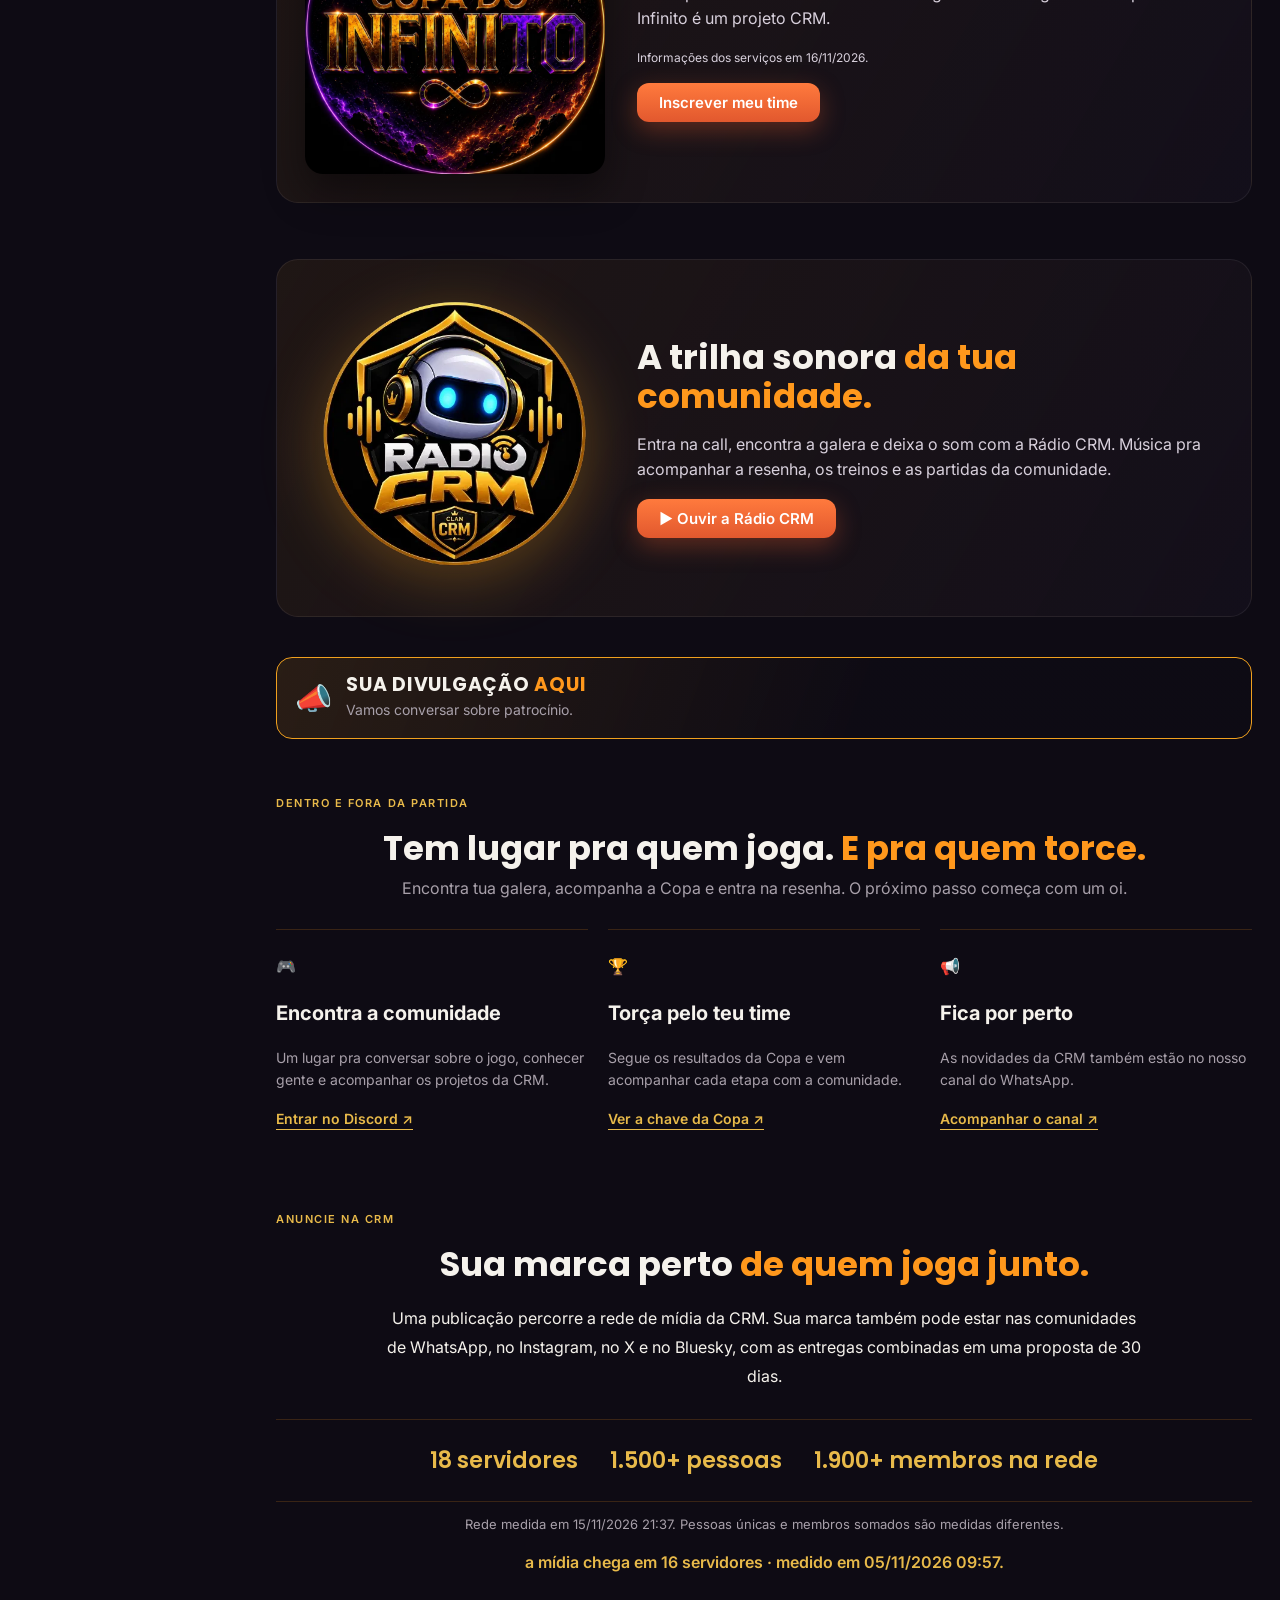
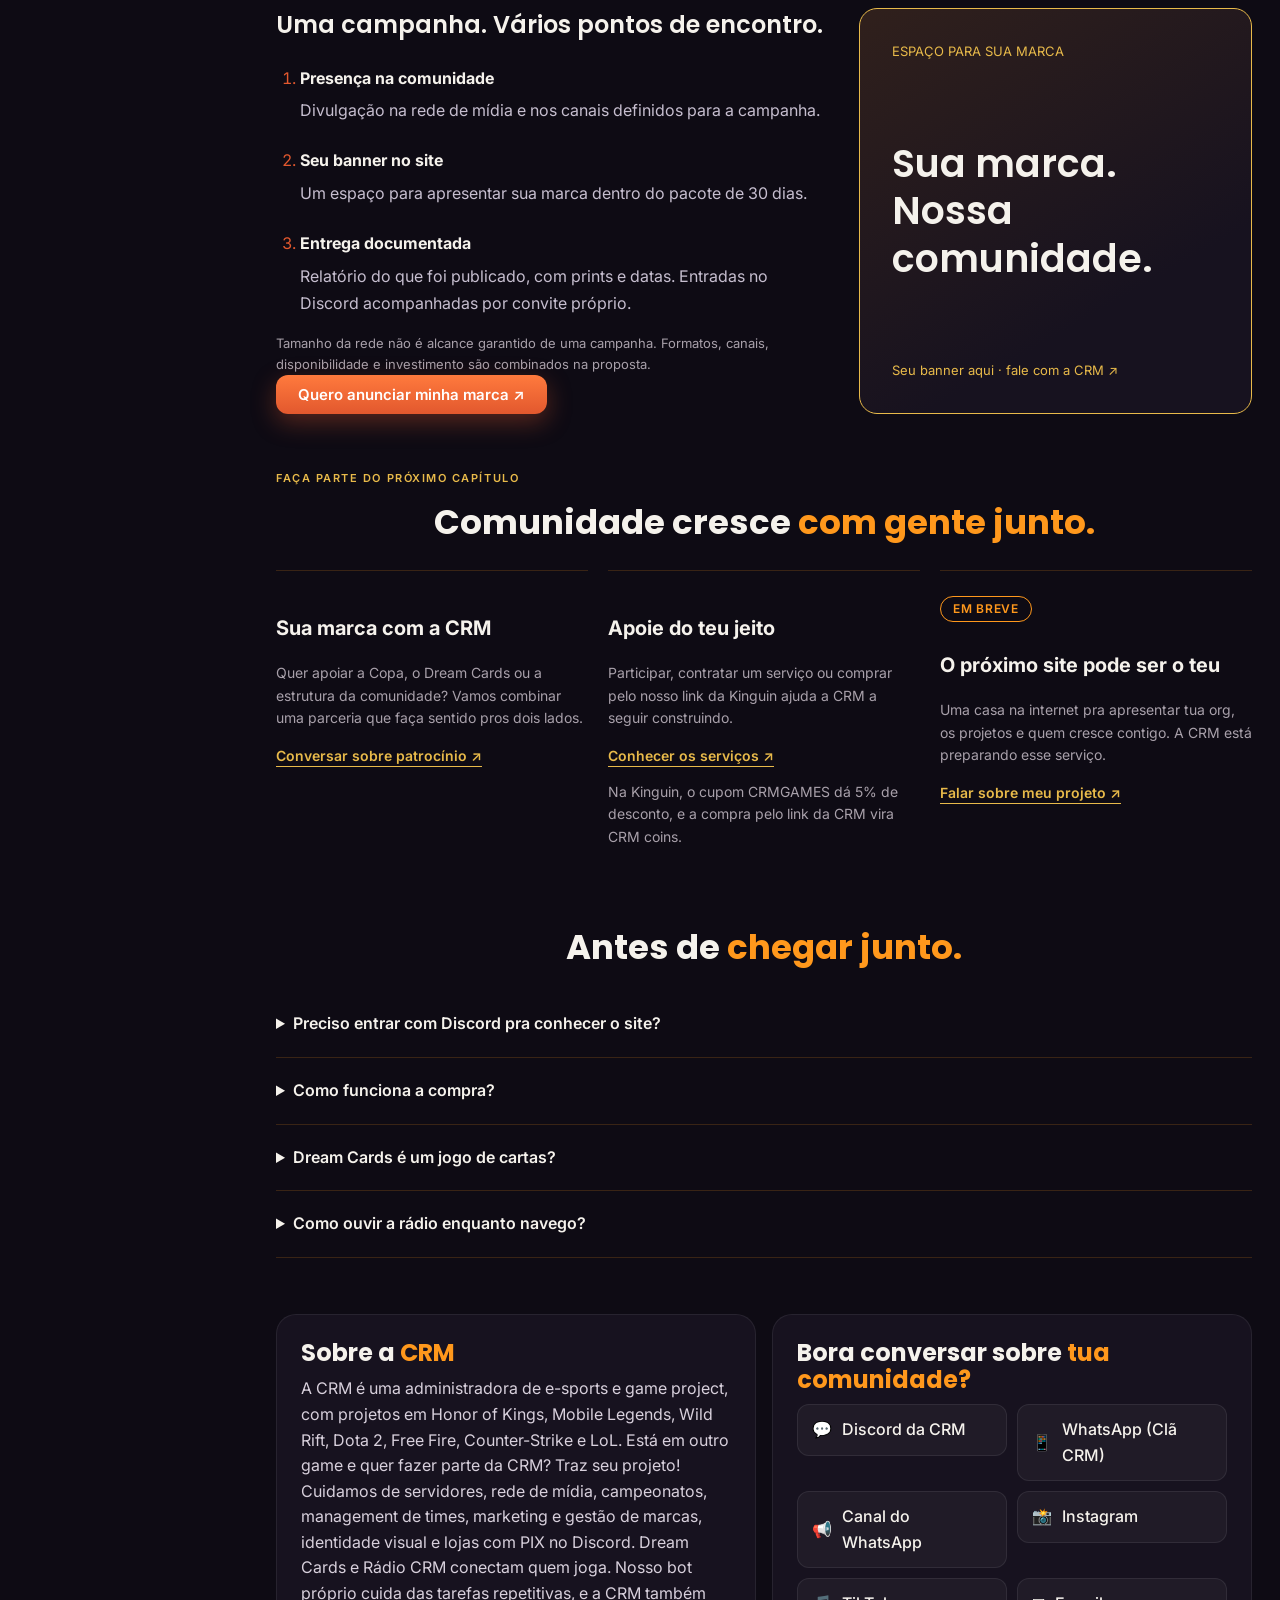
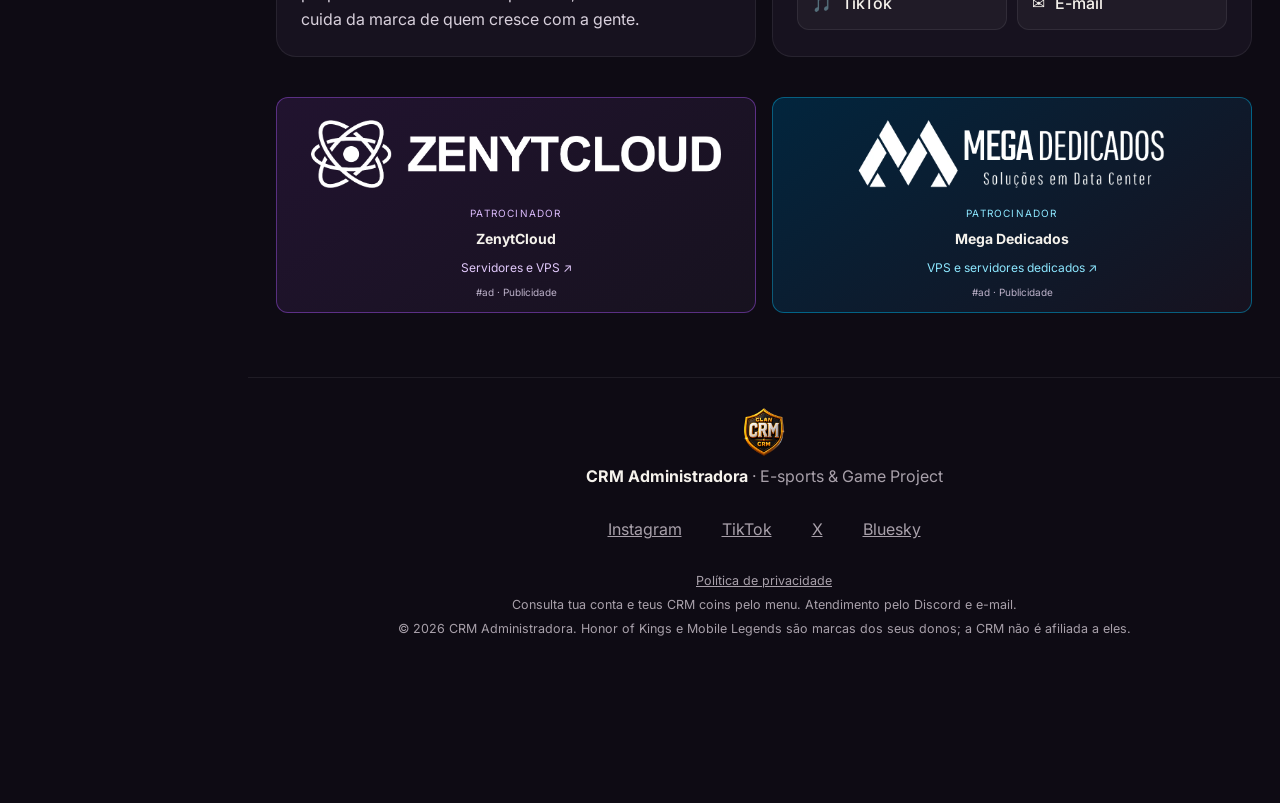
==== commit 30a14984: "P176: os Detalhes do Dream Cards no site com a carta grande + o convite embaixo O P136 refeito como " ====
--- a/index.html
+++ b/index.html
@@ -28,7 +28,7 @@
 <link rel="stylesheet" href="assets/css/clipes.css?v=p172">
 <link rel="stylesheet" href="assets/css/radio-contadores.css?v=p36">
 <link rel="stylesheet" href="assets/css/p39.css?v=coracao1">
-<link rel="stylesheet" href="assets/css/dreamcards-site.css?v=p136-20261112">
+<link rel="stylesheet" href="assets/css/dreamcards-site.css?v=p176-20261121">
 <link rel="stylesheet" href="assets/css/radio-discos.css?v=1">
 <link rel="stylesheet" href="assets/css/ajustes-topo.css?v=1">
 <link rel="stylesheet" href="assets/css/chat-site.css?v=2">
@@ -408,6 +408,7 @@
 <script src="assets/js/anuncie.js?v=p39-1"></script>
 <dialog id="dc-detalhes" class="dc-detalhes" aria-labelledby="dc-detalhes-titulo">
   <header class="dc-detalhes-cabecalho"><div><span class="dc-detalhes-sobretitulo">Detalhes do jogador</span><h2 id="dc-detalhes-titulo"></h2></div><button id="dc-detalhes-fechar" type="button" aria-label="Fechar detalhes">×</button></header>
+  <img id="dc-detalhes-carta" alt="" hidden>
   <div id="dc-detalhes-corpo" aria-live="polite" aria-atomic="false"></div>
 </dialog>
 <dialog id="carta-ampliada" aria-labelledby="carta-ampliada-titulo"><button type="button" class="fechar-dialogo" aria-label="Fechar carta">×</button><h2 id="carta-ampliada-titulo"></h2><img id="carta-ampliada-img" alt=""></dialog>
@@ -417,7 +418,7 @@
 <script src="assets/js/atividade.js?v=p36"></script>
 <script src="assets/js/radio-contadores.js?v=p36"></script>
 <script src="assets/js/midia-api.js?v=chat1"></script>
-<script src="assets/js/dreamcards-site.js?v=p136-20261112"></script>
+<script src="assets/js/dreamcards-site.js?v=p176-20261121"></script>
 <script src="assets/js/visor.js?v=unicos1"></script>
 <script src="assets/js/midia.js?v=p34"></script>
 <script src="assets/js/clipes.js?v=p172"></script>
--- a/assets/css/dreamcards-site.css
+++ b/assets/css/dreamcards-site.css
@@ -36,3 +36,41 @@
   .dc-album-grade{grid-template-columns:repeat(2,minmax(0,1fr));gap:10px}
   .dc-campo,.dc-campo select,.dc-campo input{width:100%;min-width:0}.dc-album-filtros{display:grid}
 }
+
+/* P136: detalhes com privacidade, texto seguro e medalhas. */
+.dc-album-carta{cursor:pointer}
+.dc-album-meta{position:relative}
+.dc-album-selos{display:flex;gap:5px;align-items:center;min-height:0}
+.dc-album-selos:empty{display:none}
+.dc-album-selos>span{font-size:14px;border:1px solid #bd8ef044;background:#2a1b39;border-radius:6px;padding:1px 5px}
+.dc-album-dica{font-size:11px;color:#dbc1f5;margin-top:4px}
+#dc-detalhes{box-sizing:border-box;width:min(1040px,calc(100% - 32px));max-width:1040px;max-height:calc(100dvh - 32px);padding:24px;margin:auto;background:#130e1b;color:#f5f2ec;border:1px solid #a878d466;border-radius:20px;overflow-y:auto;overscroll-behavior:contain;box-shadow:0 24px 90px #0009}
+#dc-detalhes::backdrop{background:#08060ee6;backdrop-filter:blur(5px)}
+.dc-detalhes-cabecalho{display:flex;align-items:flex-start;justify-content:space-between;gap:16px;margin-bottom:22px}
+#dc-detalhes-titulo{font-size:26px;line-height:1.3;text-align:left;margin:4px 0 0;overflow-wrap:anywhere}
+.dc-detalhes-cabecalho>div{min-width:0}
+#dc-detalhes-carta:not([hidden]){
+  display:block;
+  width:auto;
+  height:auto;
+  max-width:100%;
+  max-height:min(560px,calc(100dvh - 144px));
+  margin:0 auto 20px;
+  object-fit:contain;
+  border-radius:12px
+}
+.dc-detalhes-sobretitulo{font-size:11px;text-transform:uppercase;letter-spacing:.12em;color:#d0a1fa}
+#dc-detalhes-fechar{flex-shrink:0;width:44px;height:44px;font:28px/1 sans-serif;border:1px solid #bd8ef055;border-radius:12px;background:#241b30;color:#f5f2ec;cursor:pointer}
+#dc-detalhes-fechar:focus-visible{outline:3px solid #eccb83;outline-offset:3px}
+.dc-ficha-layout{display:grid;grid-template-columns:minmax(0,1.2fr) minmax(220px,1fr);gap:24px;align-items:start}
+.dc-ficha-visual,.dc-ficha-info{min-width:0}
+.dc-ficha-imagem{display:block;width:100%;height:auto;object-fit:contain;border-radius:12px;background:#0e0b14}
+.dc-detalhes-jogo{color:#c4afda;font-size:13px;margin:0 0 12px}
+.dc-imortal-medalha{color:#f2d795;background:#2a2231;padding:10px 12px;border:1px solid #e8ba4a44;border-radius:9px;font-size:13px;overflow-wrap:anywhere}
+.dc-ficha-texto{line-height:1.7;font-size:15px;overflow-wrap:anywhere}
+.dc-ficha-texto p{margin:0 0 10px}
+.dc-ficha-texto strong{color:#fff}
+.dc-ficha-texto .dc-ficha-miudo{font-size:12px;color:#bcb1c9}
+.dc-detalhes-estado{padding:24px 0;color:#cfc0df}
+body:has(#dc-detalhes[open]){overflow:hidden}
+@media(max-width:720px){#dc-detalhes{width:calc(100% - 24px);max-height:calc(100dvh - 24px);padding:16px;border-radius:16px}.dc-ficha-layout{grid-template-columns:minmax(0,1fr);gap:18px}#dc-detalhes-titulo{font-size:22px}.dc-detalhes-cabecalho{gap:10px;margin-bottom:16px}.dc-ficha-texto{font-size:14px}#dc-detalhes .dc-vazio{padding:18px 12px}#dc-detalhes .botao{white-space:normal;text-align:center}}
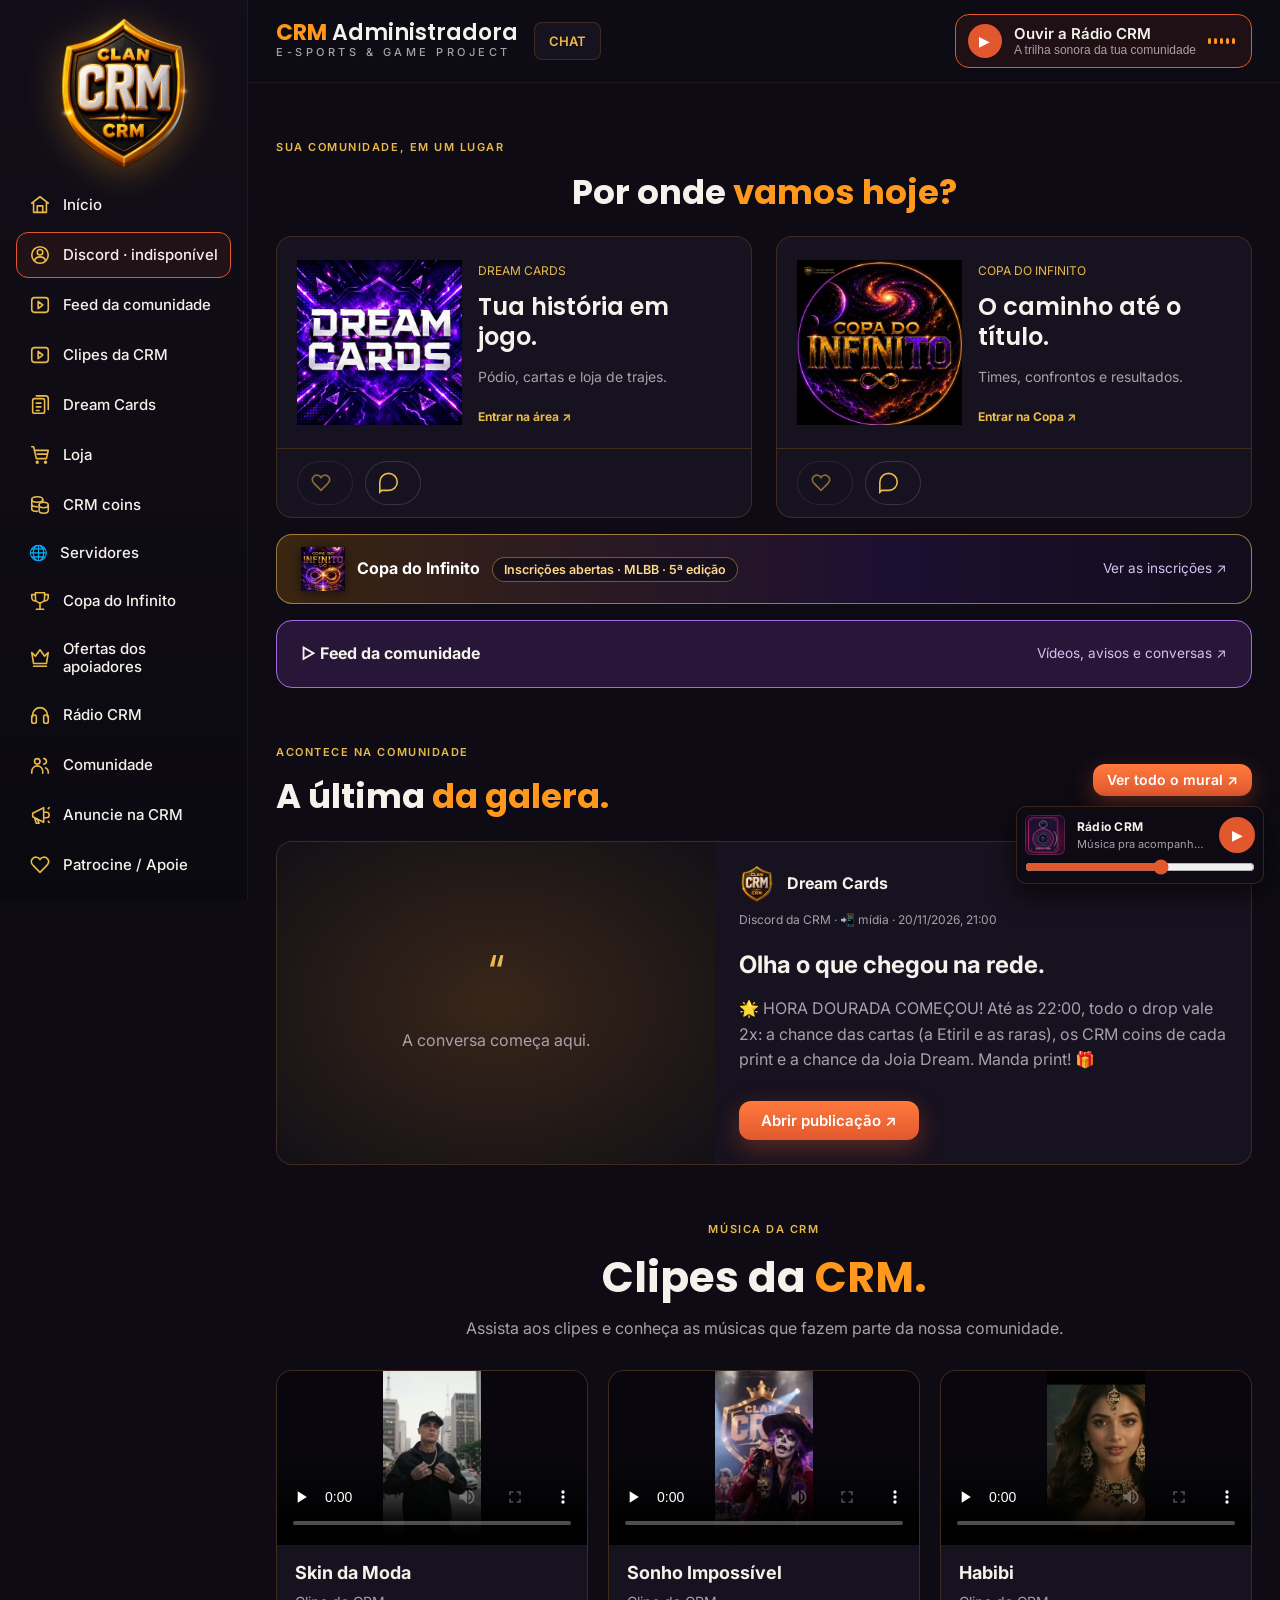
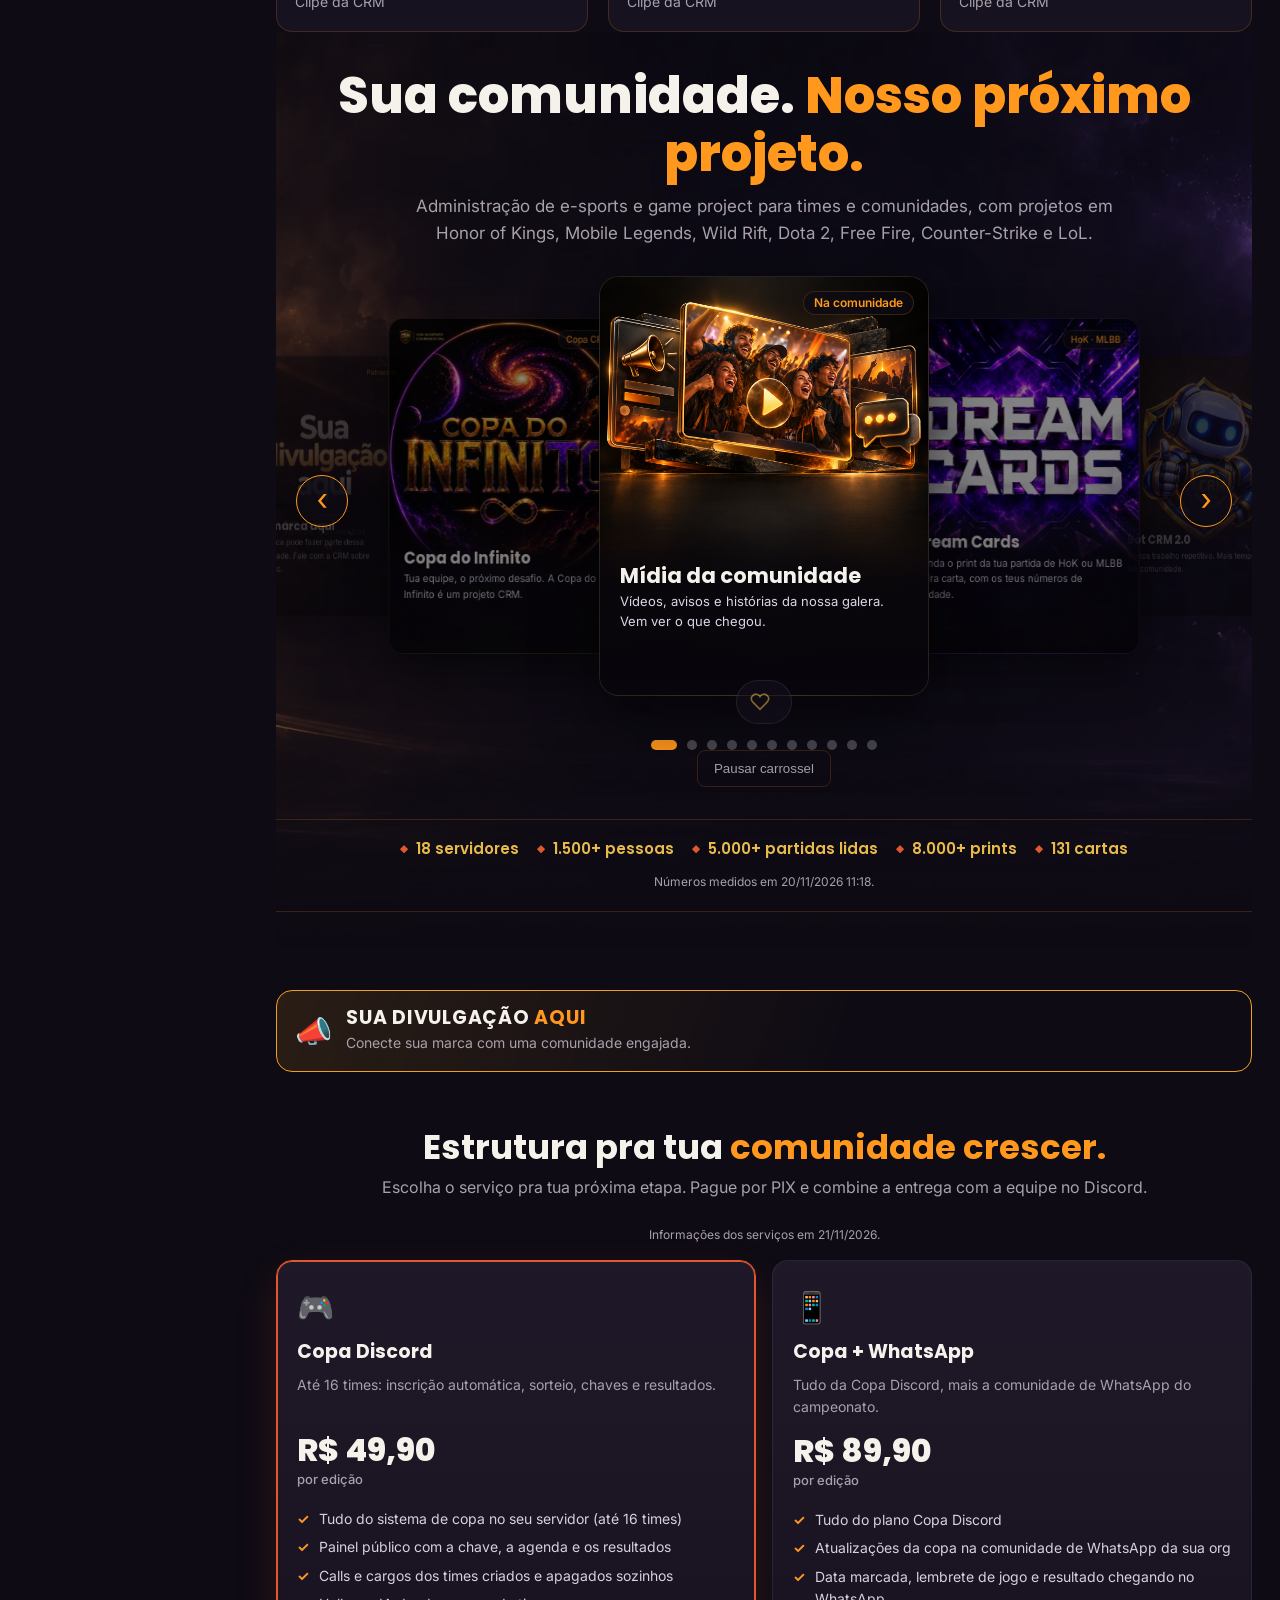
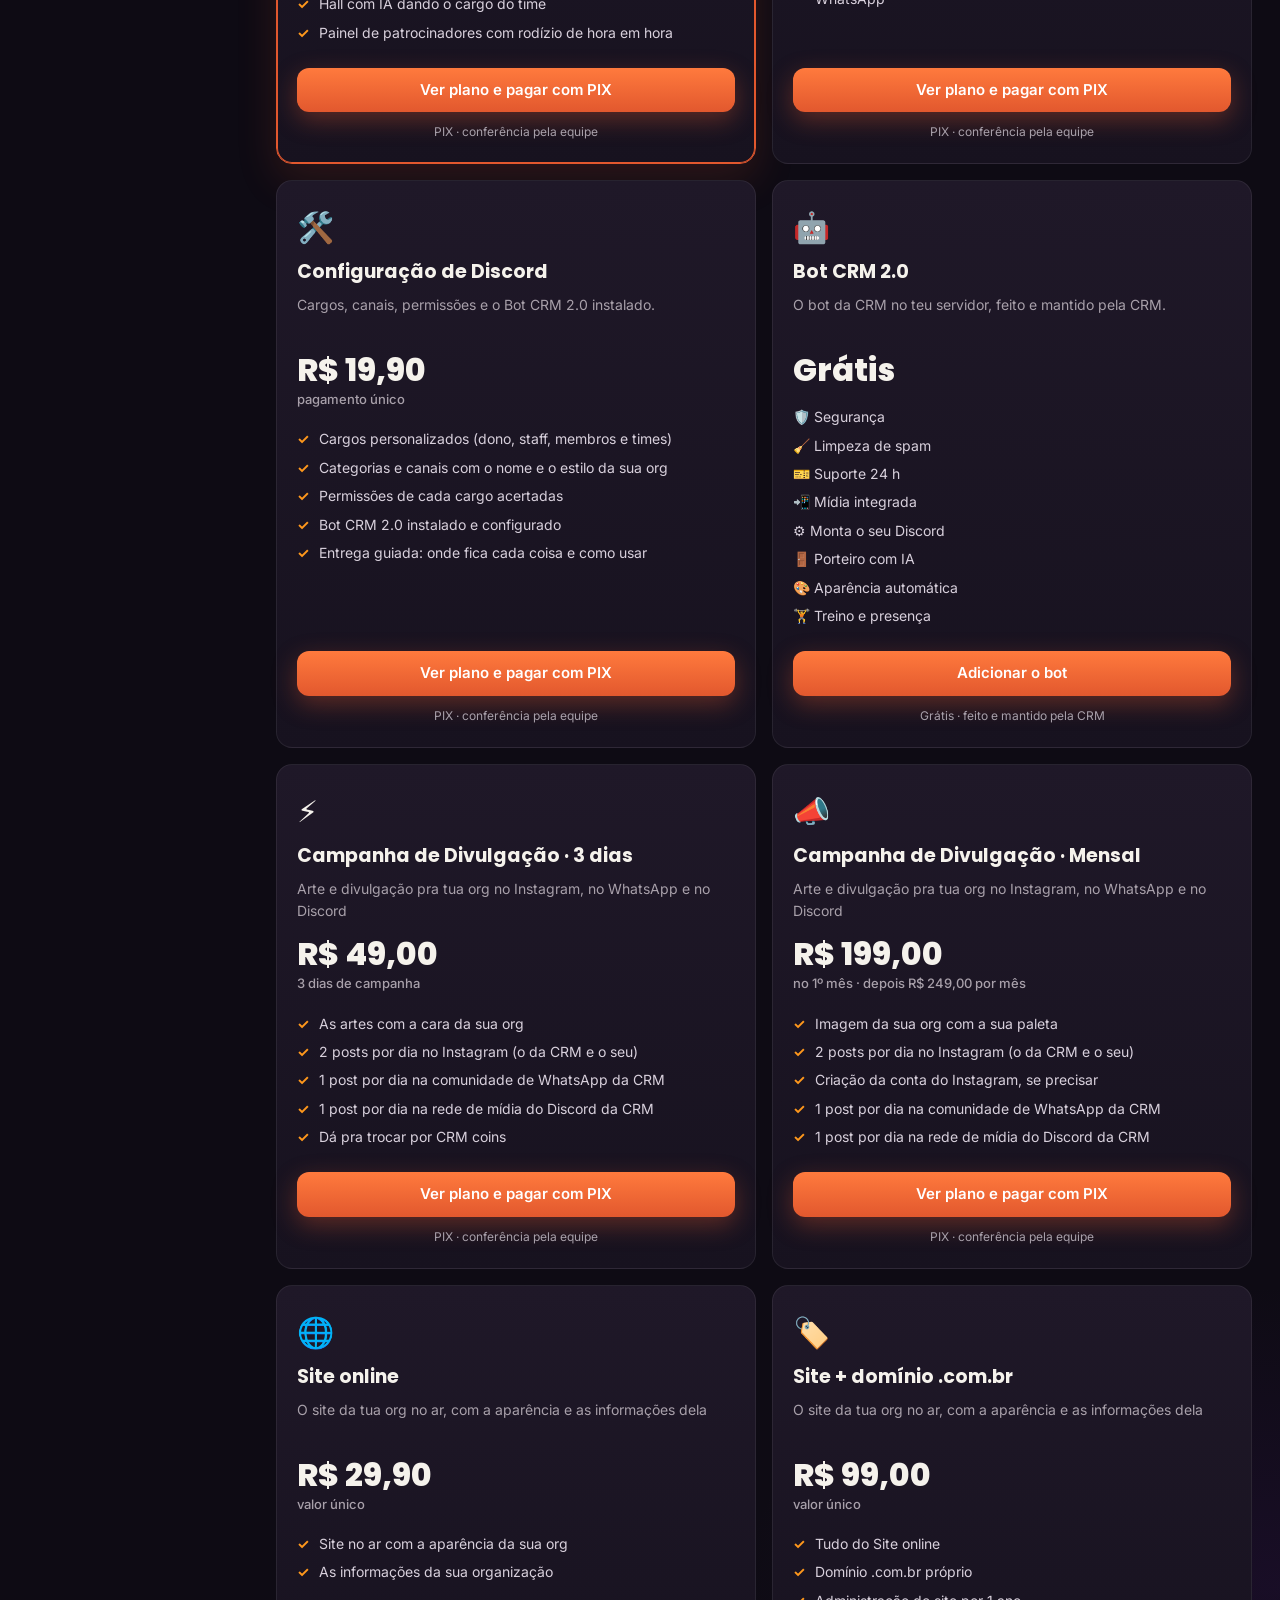
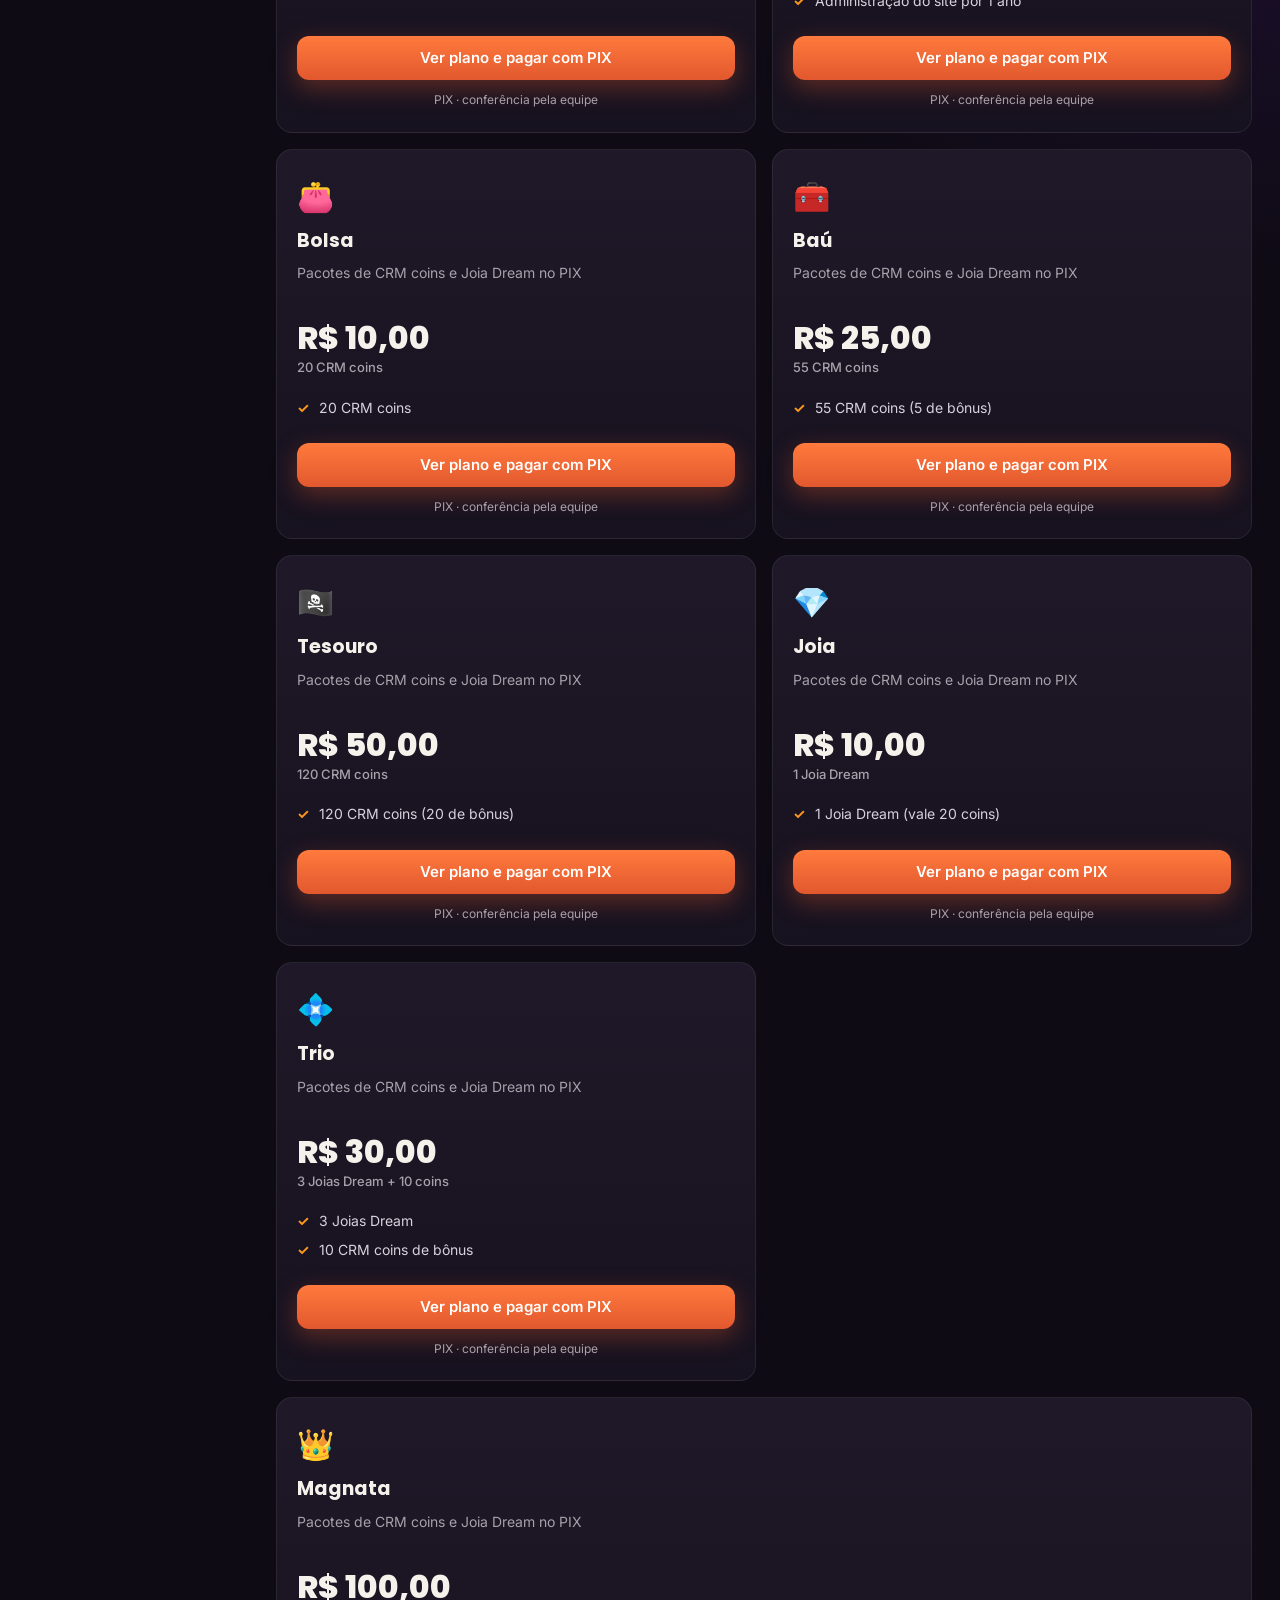
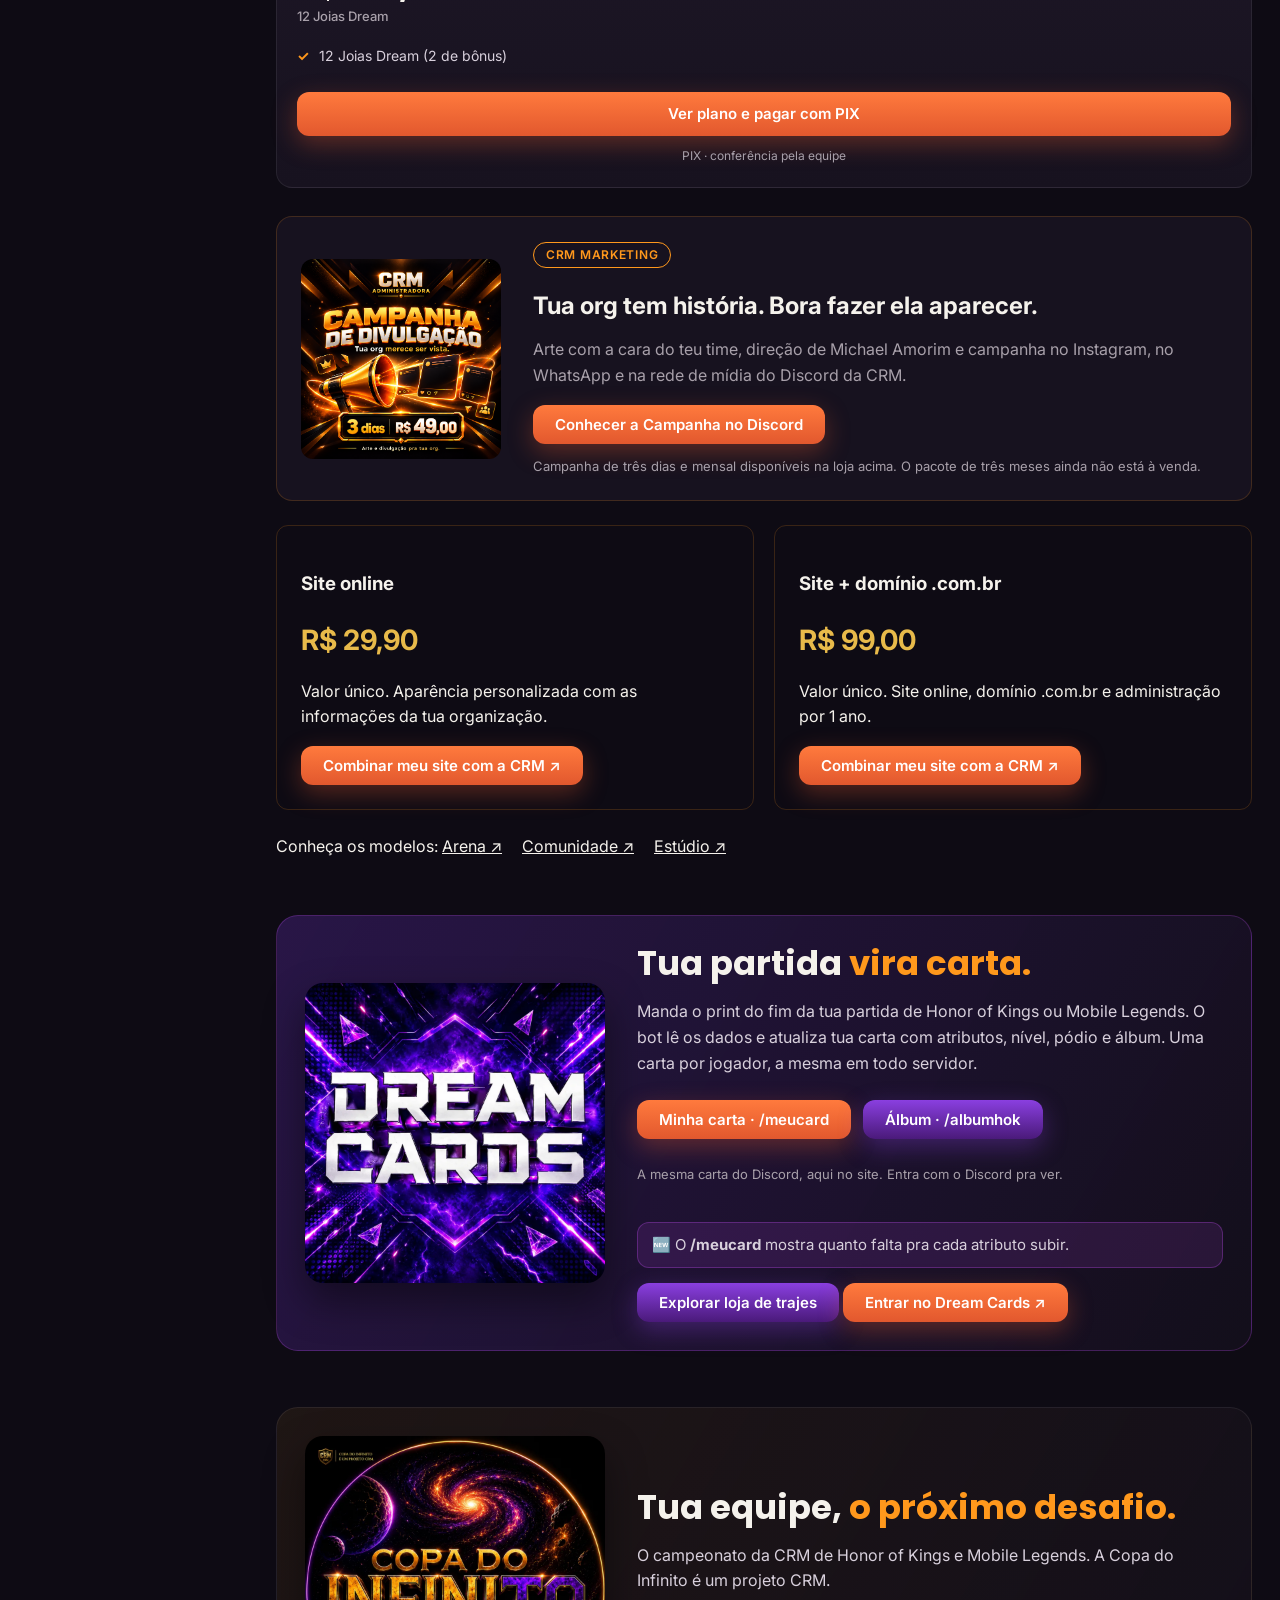
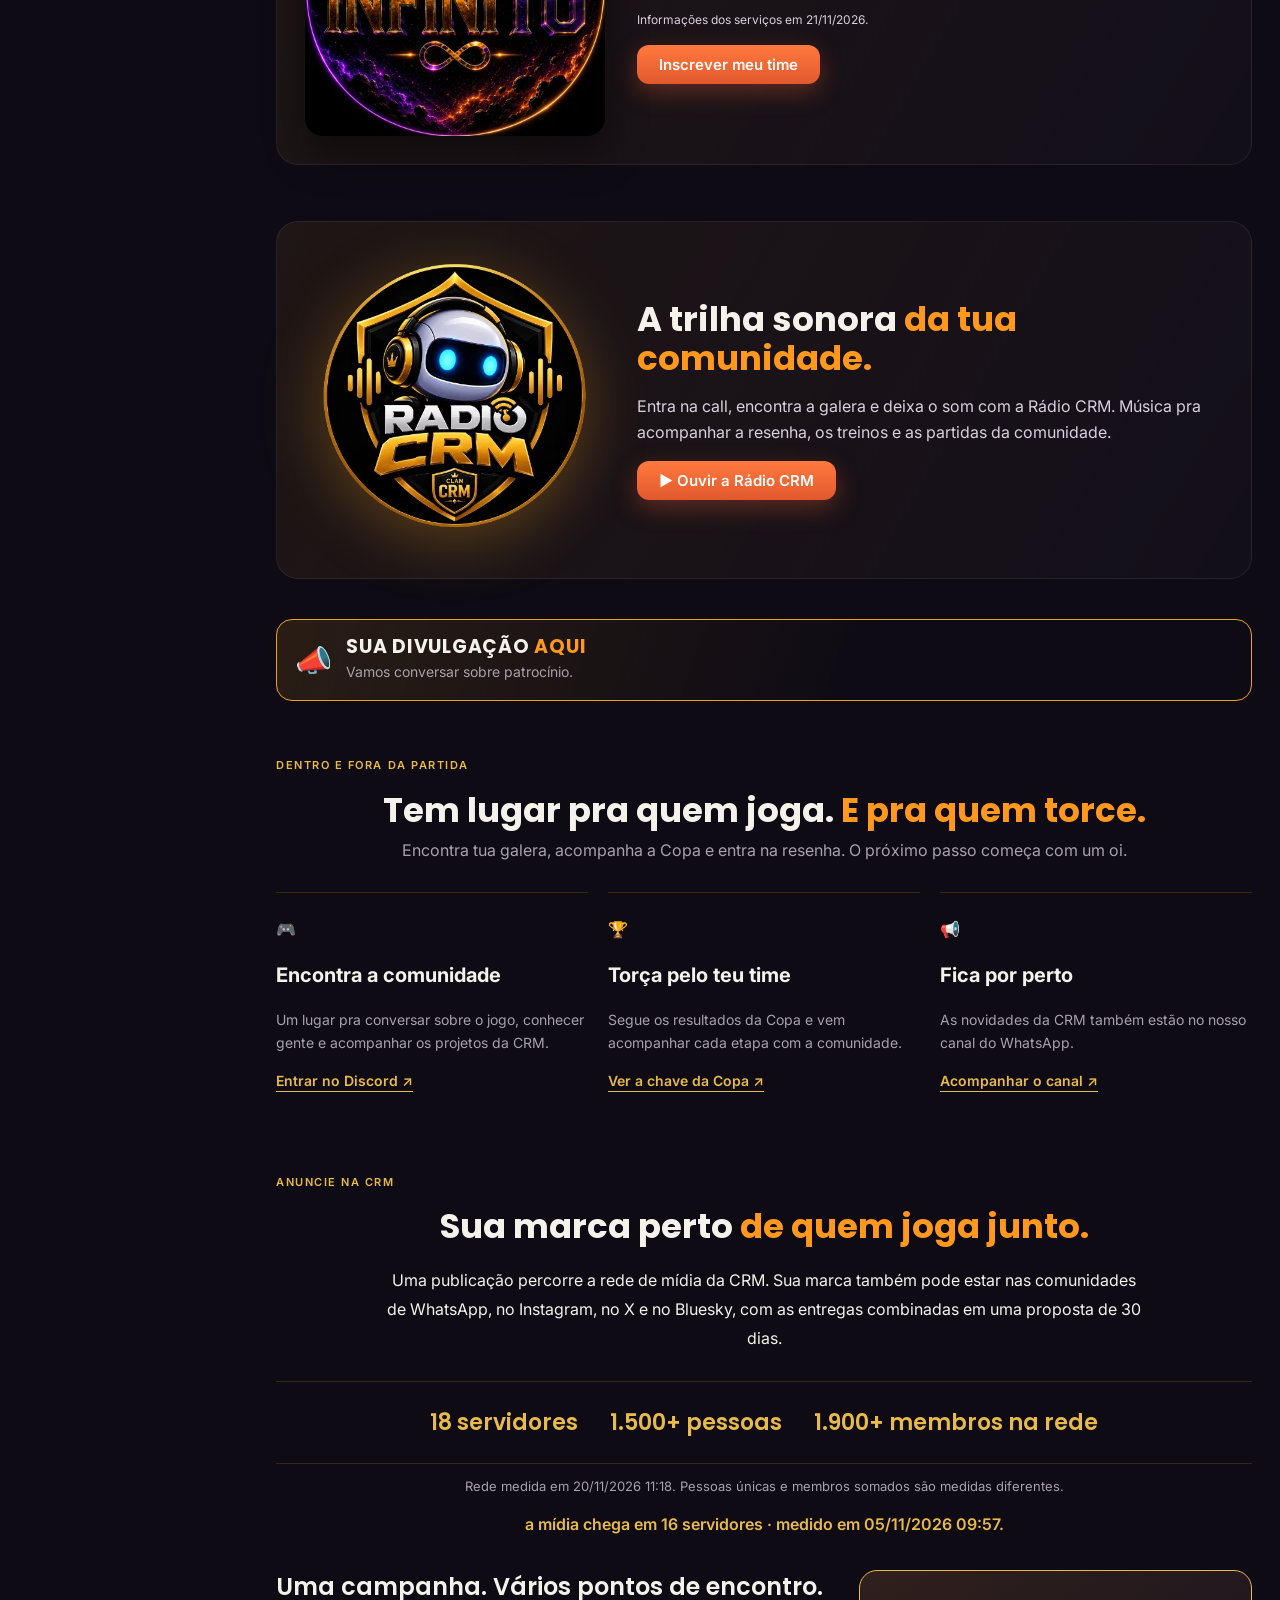
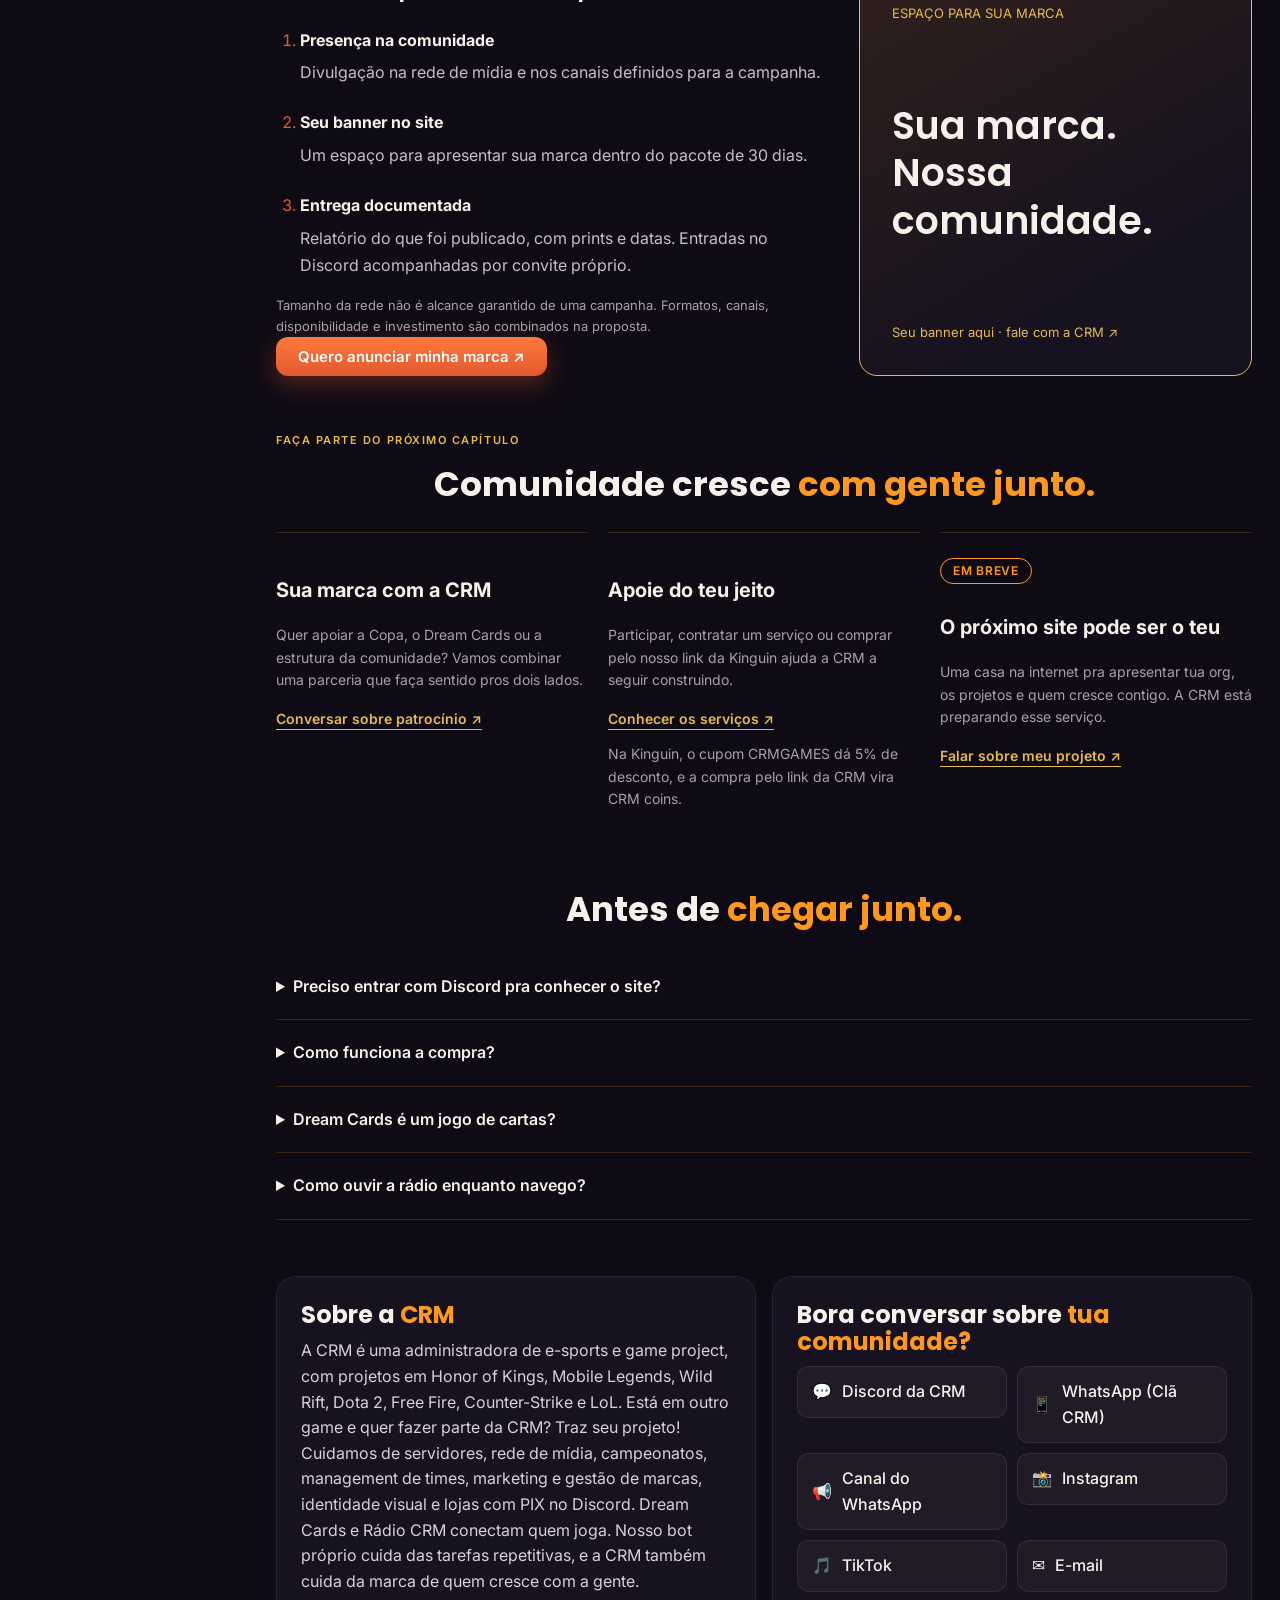
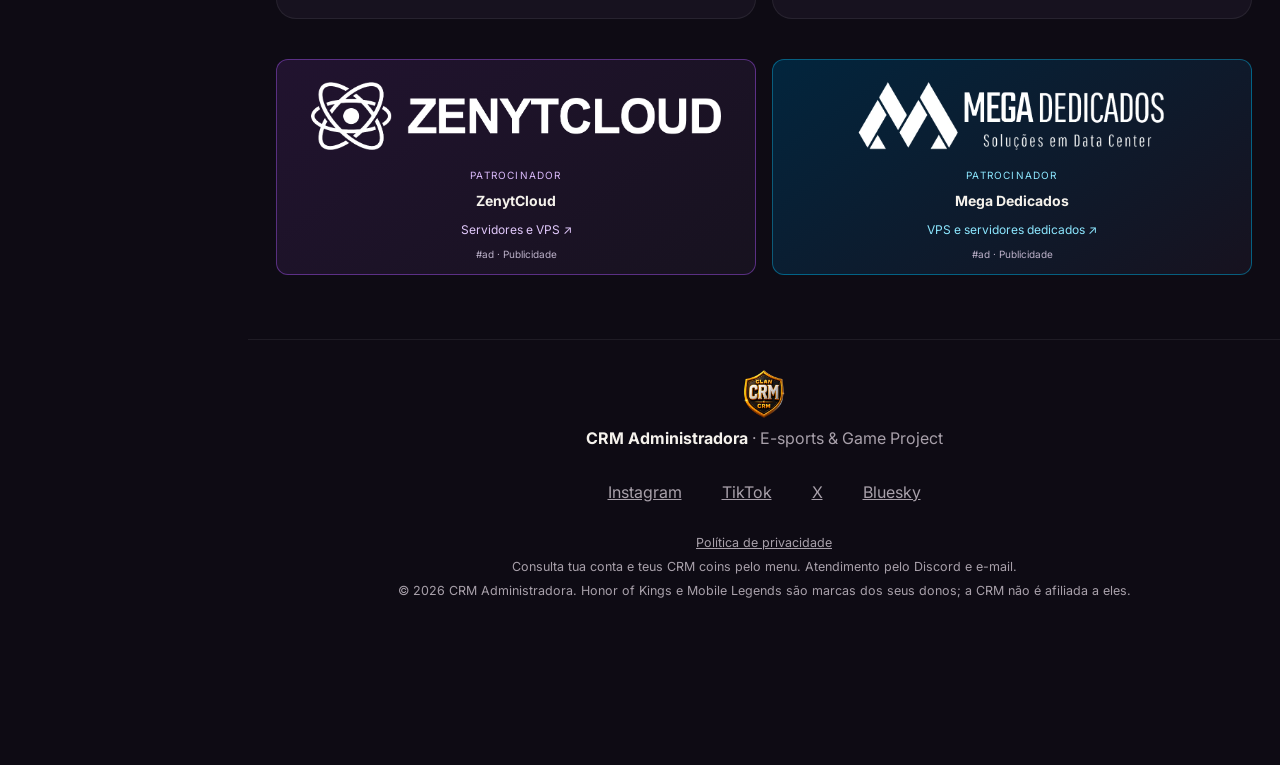
==== commit 62400f14: "Disco 6 - SP Night na Radio do site (capa P179 + faixa 30 To no Jogo), dados.js?v=20261121, cartas d" ====
--- a/index.html
+++ b/index.html
@@ -399,7 +399,7 @@
 <div class="mini-radio" aria-label="Rádio CRM"><button id="mini-ouvir" type="button" aria-label="Ouvir a Rádio CRM">▶</button><div><b>Rádio CRM</b><small id="mini-faixa">Música pra acompanhar tua navegação</small></div><label for="radio-volume">Volume</label><input id="radio-volume" type="range" min="0" max="1" step="0.05" value="0.6"><a data-link="site_crm" target="_blank" rel="noopener" aria-label="Ouvir a Rádio CRM no Discord">Discord ↗</a><span id="radio-status" role="status"></span></div>
 <dialog id="shop-detail" aria-labelledby="shop-detail-title"><button type="button" class="shop-button shop-close" id="shop-close" aria-label="Fechar traje">Fechar ×</button><div class="shop-detail-layout"><img id="shop-detail-img" alt=""><div><span class="sobretitulo" id="shop-detail-game"></span><h2 id="shop-detail-title"></h2><p id="shop-detail-price" class="shop-price"></p><p id="shop-detail-promo"></p><p id="shop-detail-stock"></p><p>Escolhe o traje na ficha do Card Shop e compra com PIX ou CRM coins. No PIX, envia o comprovante pela DM; a CRM confirma e o traje entra no inventário.</p><div id="shop-buy"></div><p class="aviso">Já tem o traje? Veste pelo 🎒 Inventory no Discord. Prévia de exemplo; a tua carta mantém teu nome e teus dados.</p></div></div></dialog>
 <dialog id="visor-crm" aria-labelledby="visor-titulo"><header class="visor-header"><h2 id="visor-titulo">Visor do site</h2><button type="button" id="visor-fechar" aria-label="Fechar Visor">×</button></header><div class="visor-tools"><label for="visor-dia">Período</label><select id="visor-dia"><option value="hoje">Hoje</option><option value="ontem">Ontem</option></select><button type="button" id="visor-atualizar">Atualizar</button></div><p id="visor-status" role="status"></p><div id="visor-conteudo"></div></dialog>
-<script src="dados/dados.js?v=20261116"></script>
+<script src="dados/dados.js?v=20261121"></script>
 <script src="assets/js/site.js?v=20261107"></script>
 <script src="assets/js/radio-mini.js?v=p50"></script>
 <script src="assets/js/comunidade.js?v=20261028-areas"></script>
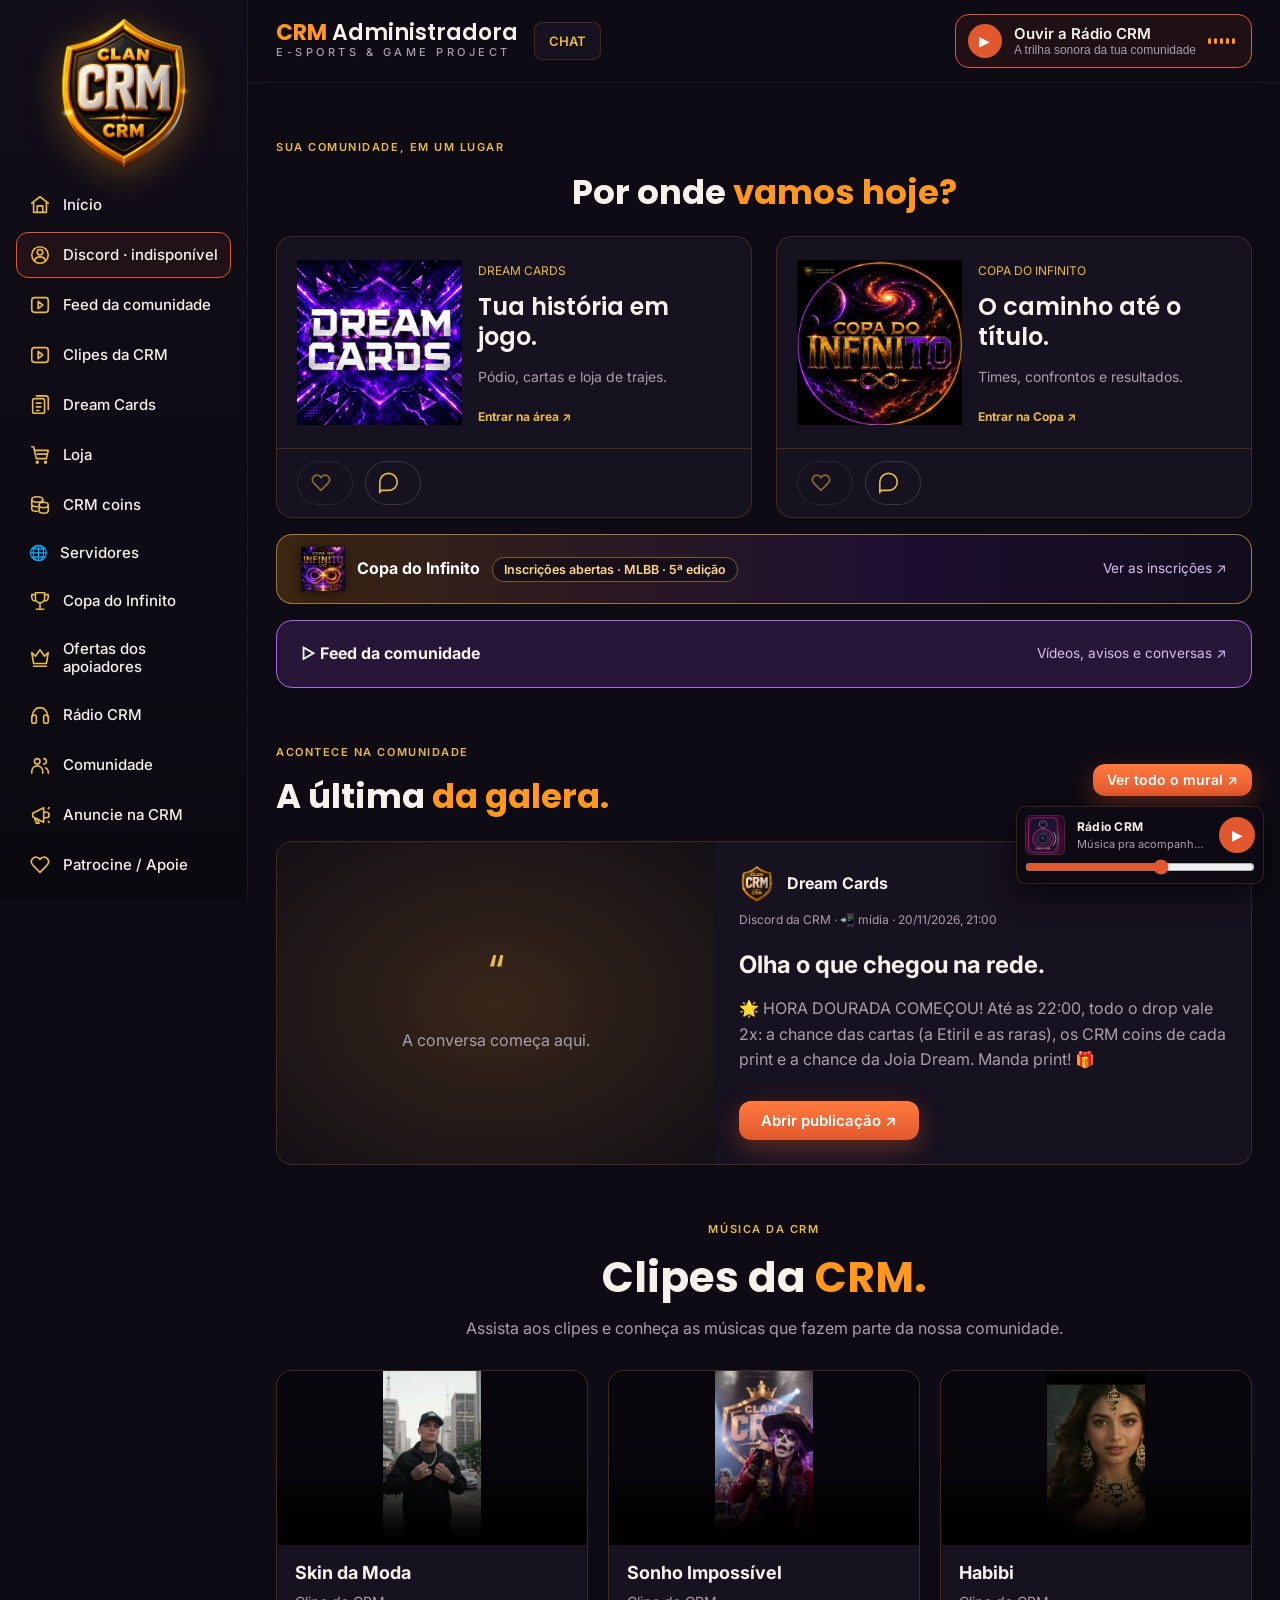
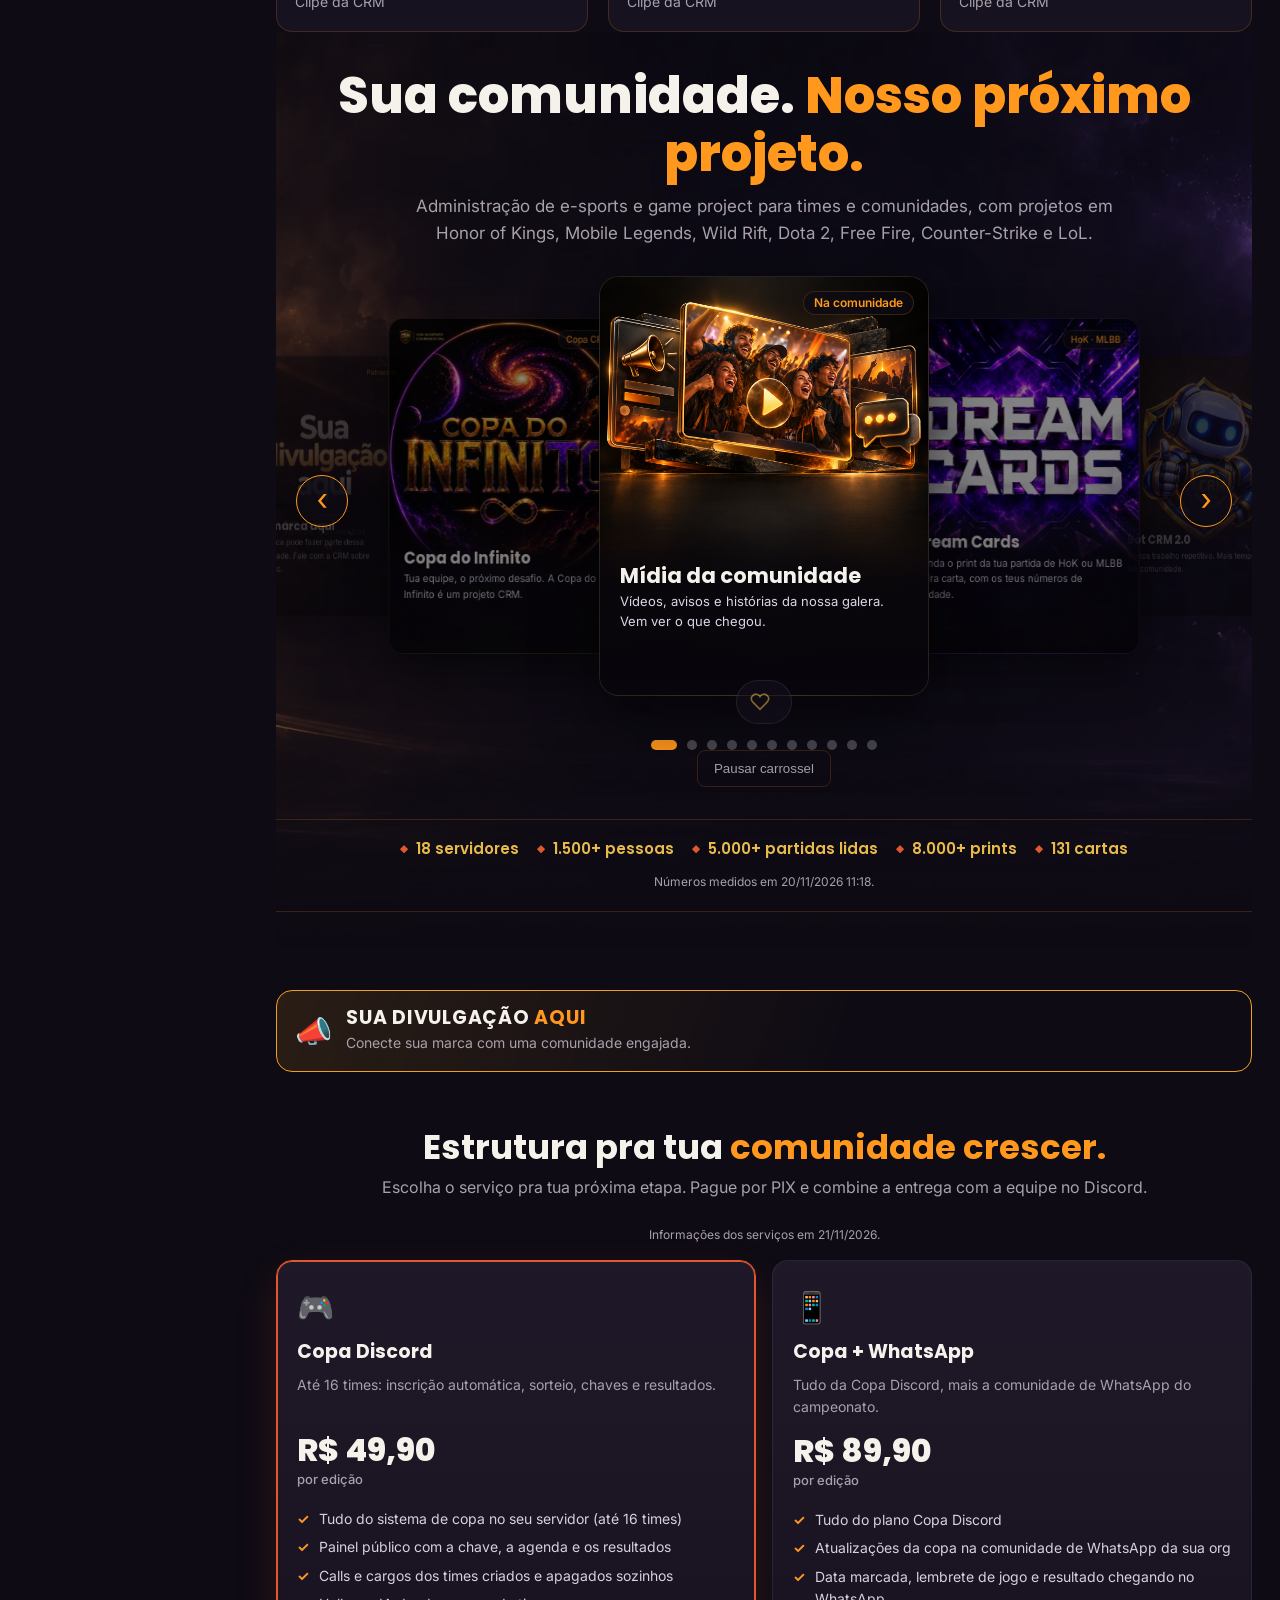
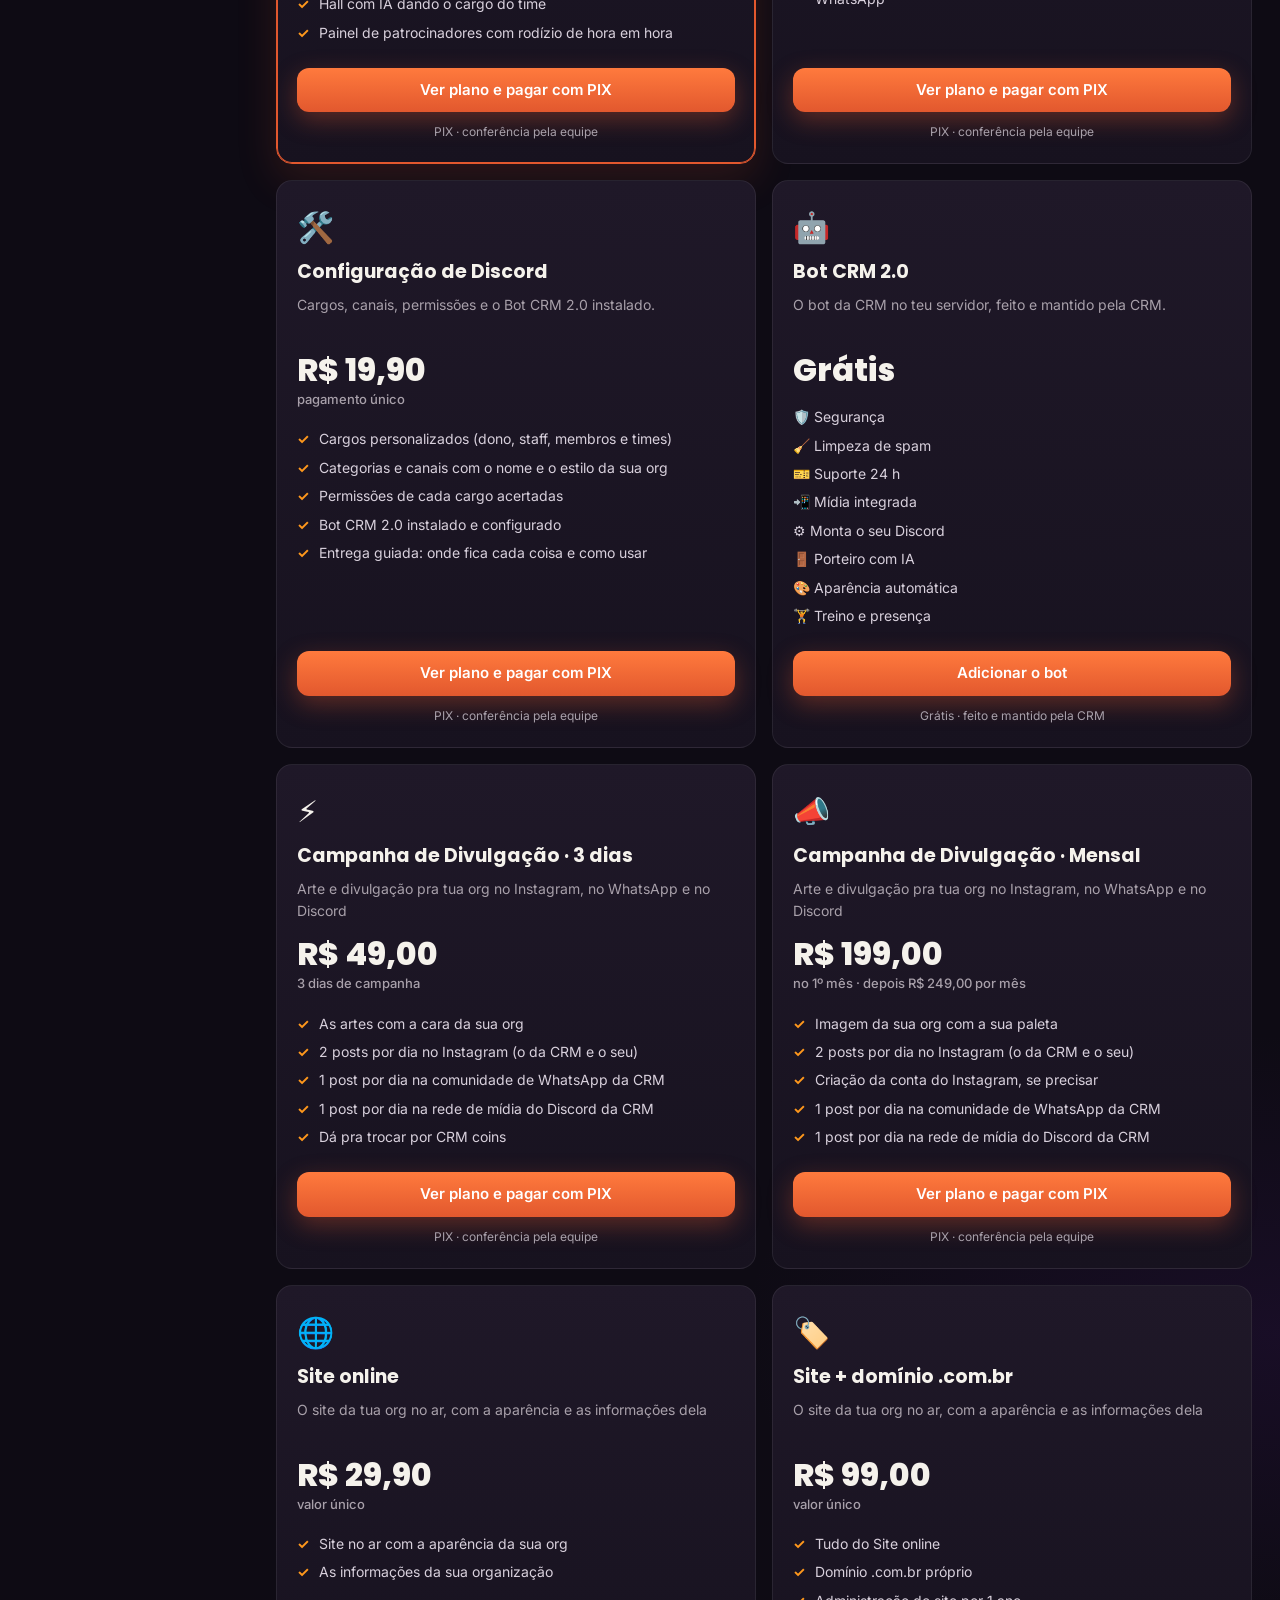
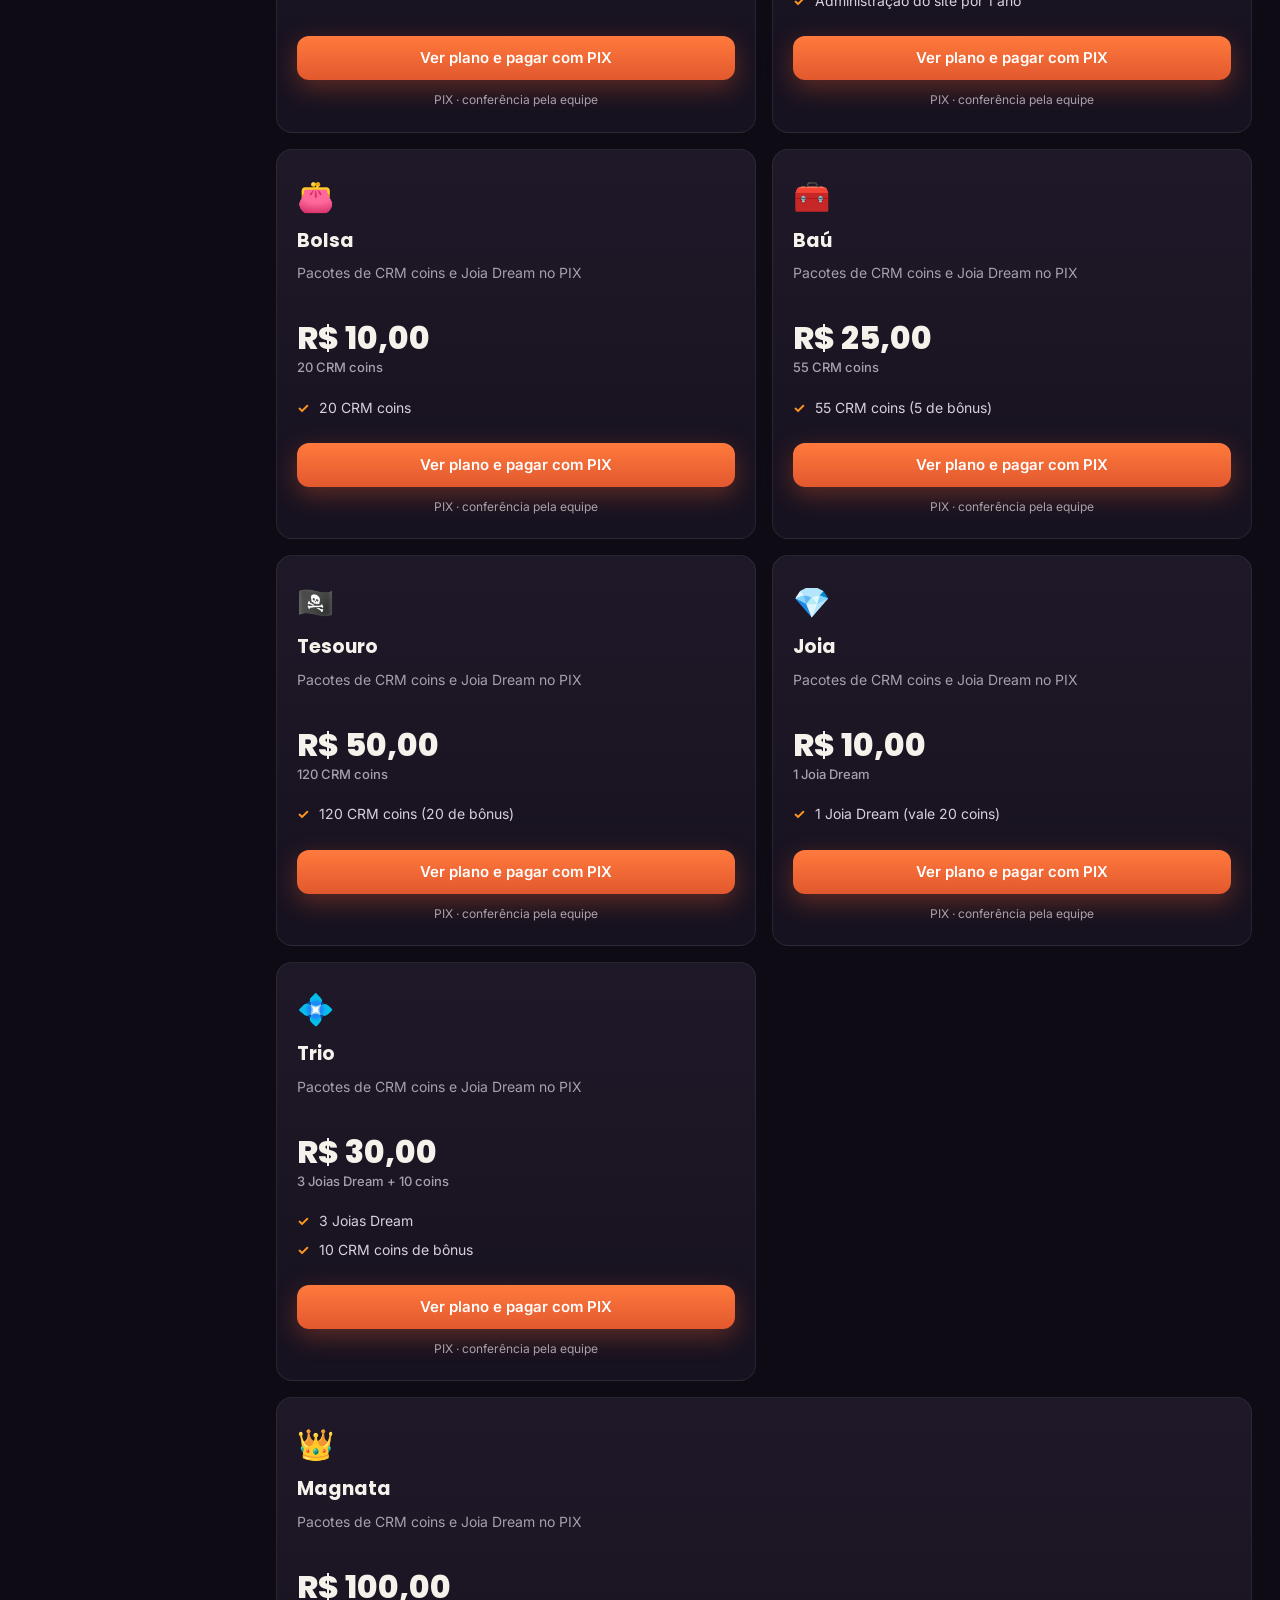
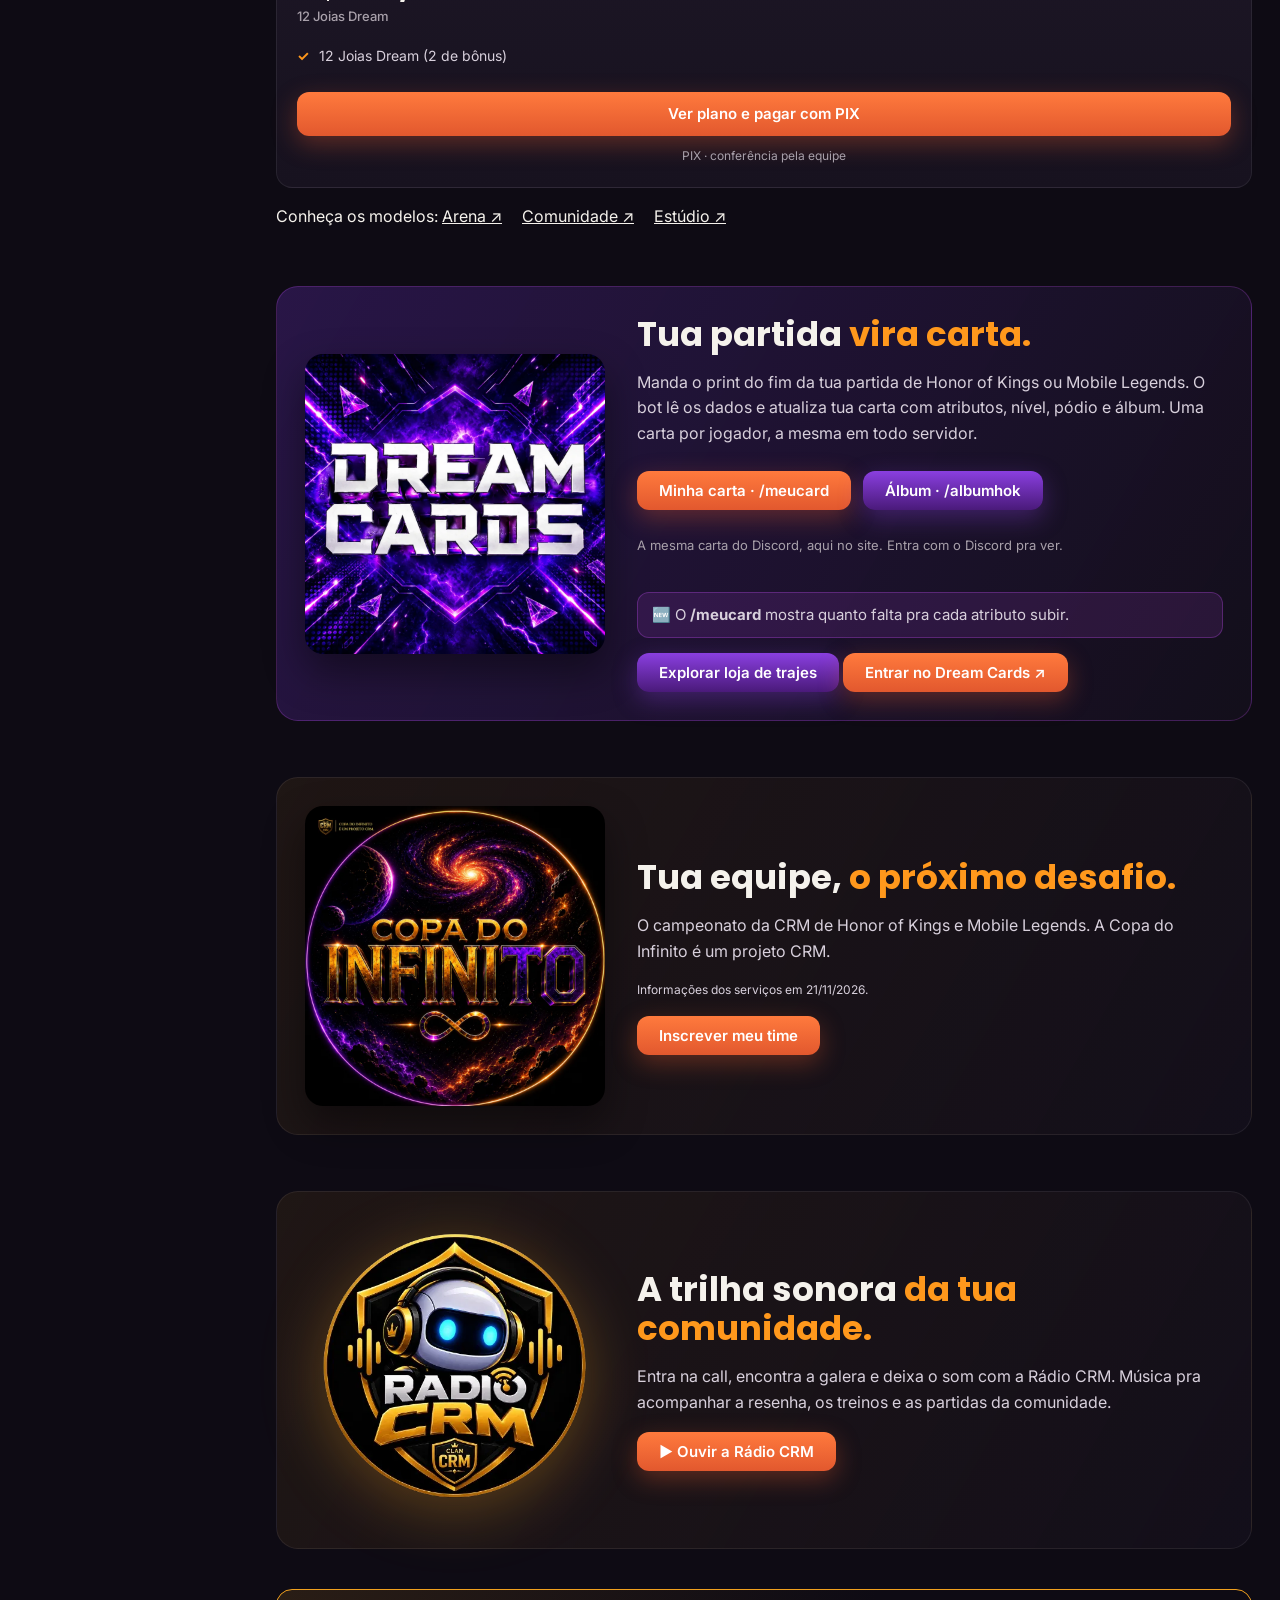
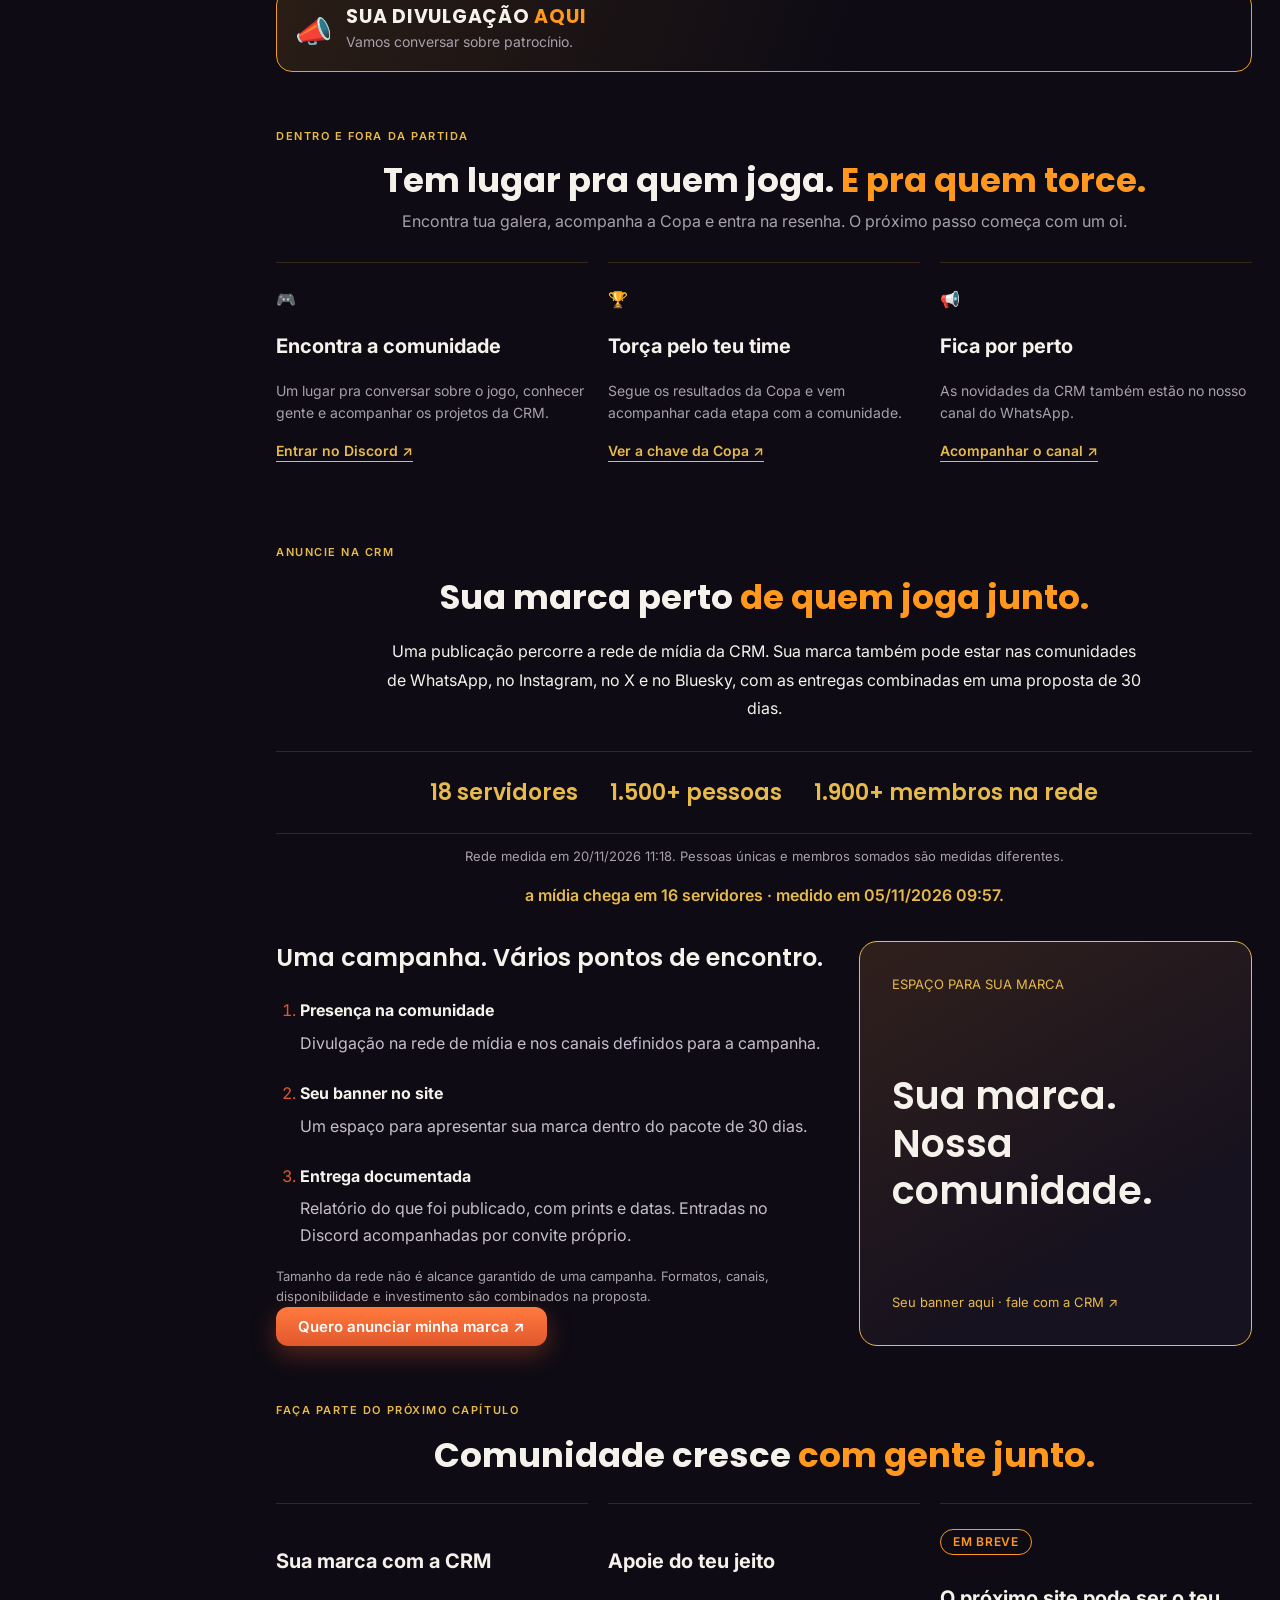
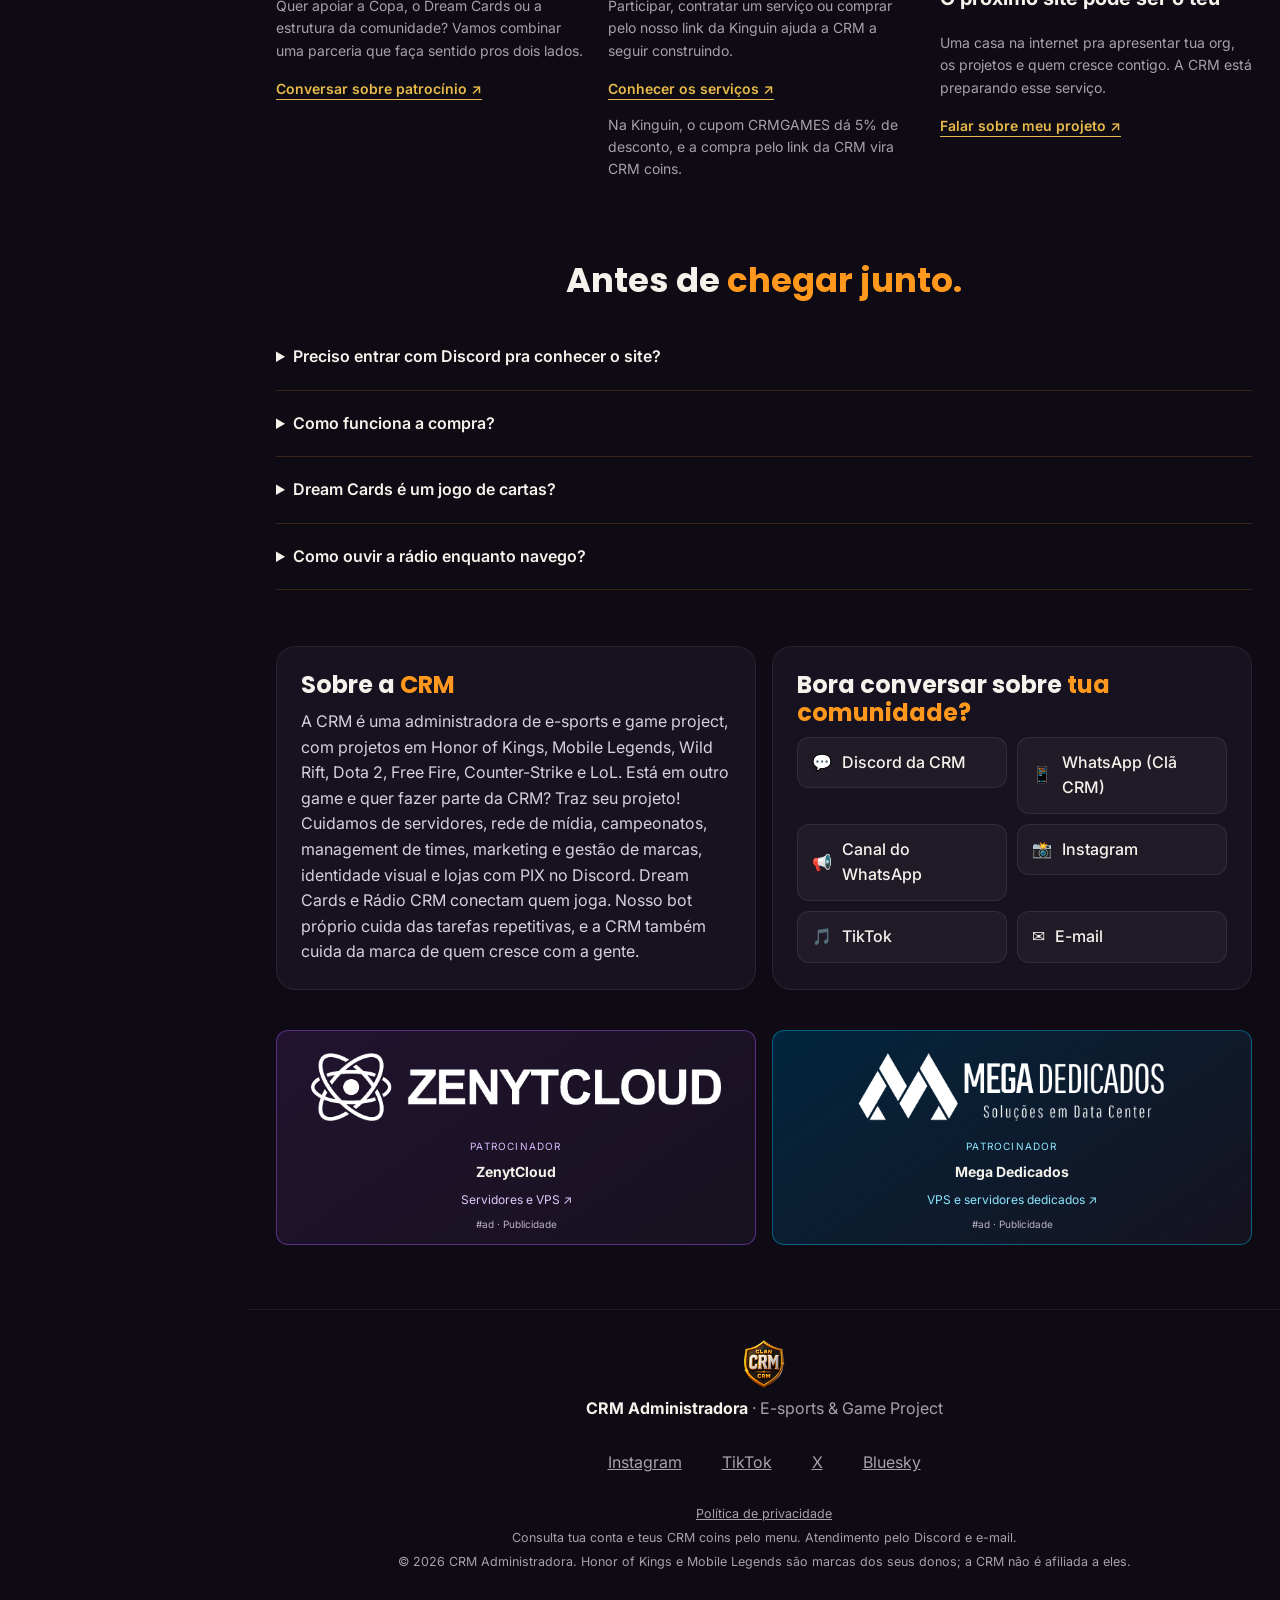
==== commit 6a6de354: "P181: a loja sem os planos de site repetidos (sai o bloco .sites-planos e a faixa CRM Marketing), p3" ====
--- a/index.html
+++ b/index.html
@@ -27,7 +27,7 @@
 <link rel="stylesheet" href="assets/css/midia.css?v=2">
 <link rel="stylesheet" href="assets/css/clipes.css?v=p172">
 <link rel="stylesheet" href="assets/css/radio-contadores.css?v=p36">
-<link rel="stylesheet" href="assets/css/p39.css?v=coracao1">
+<link rel="stylesheet" href="assets/css/p39.css?v=p181-20261121">
 <link rel="stylesheet" href="assets/css/dreamcards-site.css?v=p176-20261121">
 <link rel="stylesheet" href="assets/css/radio-discos.css?v=1">
 <link rel="stylesheet" href="assets/css/ajustes-topo.css?v=1">
@@ -174,7 +174,6 @@
     <p class="secao-sub">Escolha o serviço pra tua próxima etapa. Pague por PIX e combine a entrega com a equipe no Discord.</p>
     <p class="data-referencia" data-data-servicos></p>
     <div class="planos" id="planos"></div>
-    <div class="faixa-servico"><img src="assets/img/campanha-divulgacao.png" alt="Campanha de Divulgação CRM" width="1254" height="1254" loading="lazy"><div><span class="selo">CRM Marketing</span><h3>Tua org tem história. Bora fazer ela aparecer.</h3><p>Arte com a cara do teu time, direção de Michael Amorim e campanha no Instagram, no WhatsApp e na rede de mídia do Discord da CRM.</p><a class="botao" data-link="site_crm" target="_blank" rel="noopener">Conhecer a Campanha no Discord</a><p class="aviso">Campanha de três dias e mensal disponíveis na loja acima. O pacote de três meses ainda não está à venda.</p></div></div>
   </section>
 
   <!-- ====== CHAT (31/10, Claude) ====== -->
@@ -422,7 +421,7 @@
 <script src="assets/js/visor.js?v=unicos1"></script>
 <script src="assets/js/midia.js?v=p34"></script>
 <script src="assets/js/clipes.js?v=p172"></script>
-<script src="assets/js/p39.js?v=20261107"></script>
+<script src="assets/js/p39.js?v=p181-20261121"></script>
 <script src="assets/js/comunidade-interacoes.js?v=coracao1"></script>
 <script src="assets/js/topicos-api.js?v=1"></script>
 <script src="assets/js/chat-site.js?v=1"></script>
--- a/assets/css/p39.css
+++ b/assets/css/p39.css
@@ -9,8 +9,7 @@
 #copa-historico{margin-top:28px;border-top:1px solid var(--borda);padding-top:16px}#copa-historico>summary{cursor:pointer;padding:16px;color:var(--dourado-claro);font-weight:600}
 #ofertas-lista{display:grid;gap:24px}#ofertas-lista>section{margin:0;padding:24px;border:1px solid var(--borda);border-radius:16px}#ofertas-lista h2{font-size:24px}#ofertas-lista .kinguin-placa{max-width:240px;margin:auto}
 .shop-grid{grid-template-columns:repeat(3,minmax(0,1fr))}.shop-tile{background:#15131c;border-radius:8px}.shop-tile img{height:280px}.shop-tile:hover{background:#21192b}.shop-tools #shop-home{display:none}.dc-shop{background:#100e16}.shop-heading{border-bottom:1px solid #ffffff20;padding-bottom:24px}
-.sites-planos{display:grid;grid-template-columns:repeat(2,minmax(0,1fr));gap:20px;margin:24px 0}.sites-planos article{border:1px solid var(--borda);padding:24px;border-radius:12px}.sites-planos strong{font-size:28px;color:var(--dourado-claro)}
-@media(max-width:600px){.shop-grid{grid-template-columns:repeat(2,minmax(0,1fr));gap:10px}.shop-tile{padding:10px}.shop-tile img{height:220px}.shop-tile strong{font-size:15px}.shop-price{font-size:13px}.sites-planos{grid-template-columns:1fr}}
+@media(max-width:600px){.shop-grid{grid-template-columns:repeat(2,minmax(0,1fr));gap:10px}.shop-tile{padding:10px}.shop-tile img{height:220px}.shop-tile strong{font-size:15px}.shop-price{font-size:13px}}
 
 .apoiador-logo{width:min(300px,100%);height:160px;object-fit:contain;margin:24px auto;padding:16px;background:#14141d;border-radius:12px}
 .vitrine-informacoes{margin:32px auto 0;max-width:1000px}.vitrine-numeros{border-block:1px solid var(--borda);padding:20px 0;margin-bottom:20px}.vitrine-numeros .numeros{margin:0;gap:18px}.vitrine-numeros .data-referencia{margin:14px 0 0}
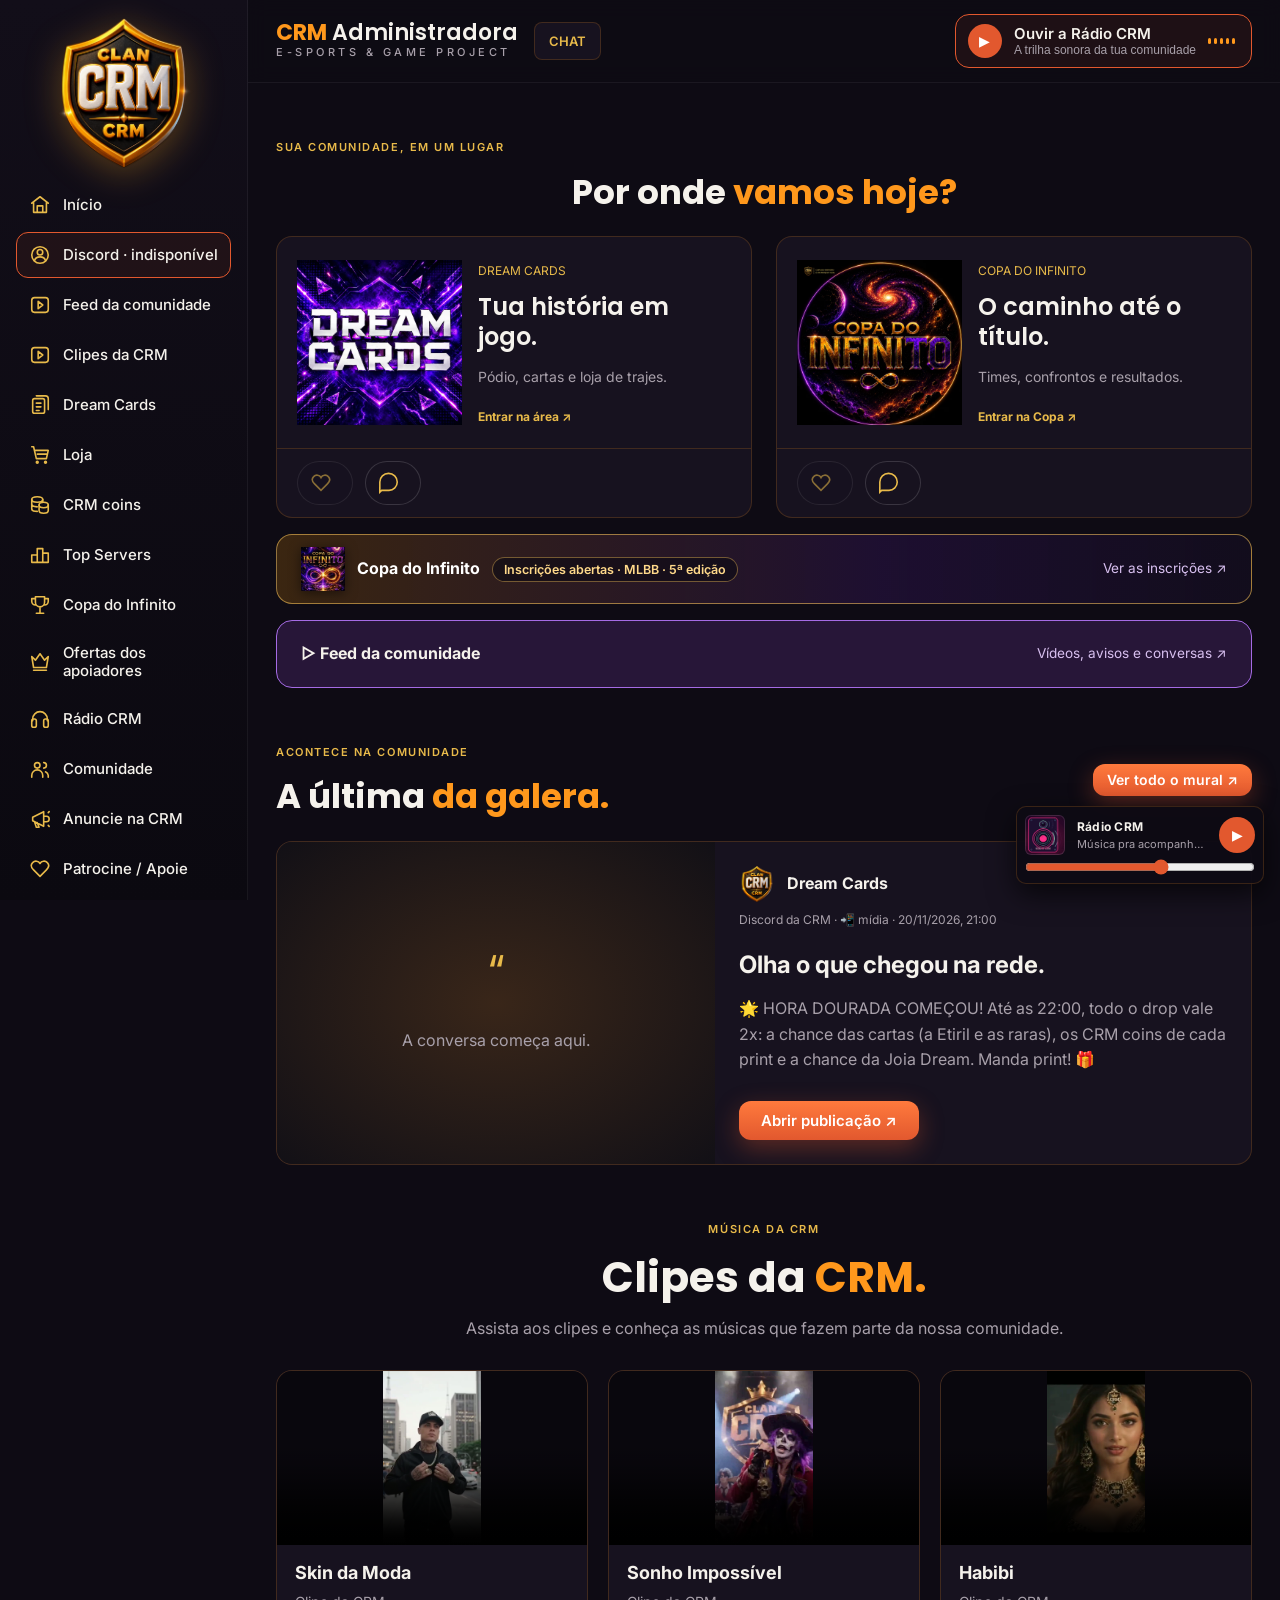
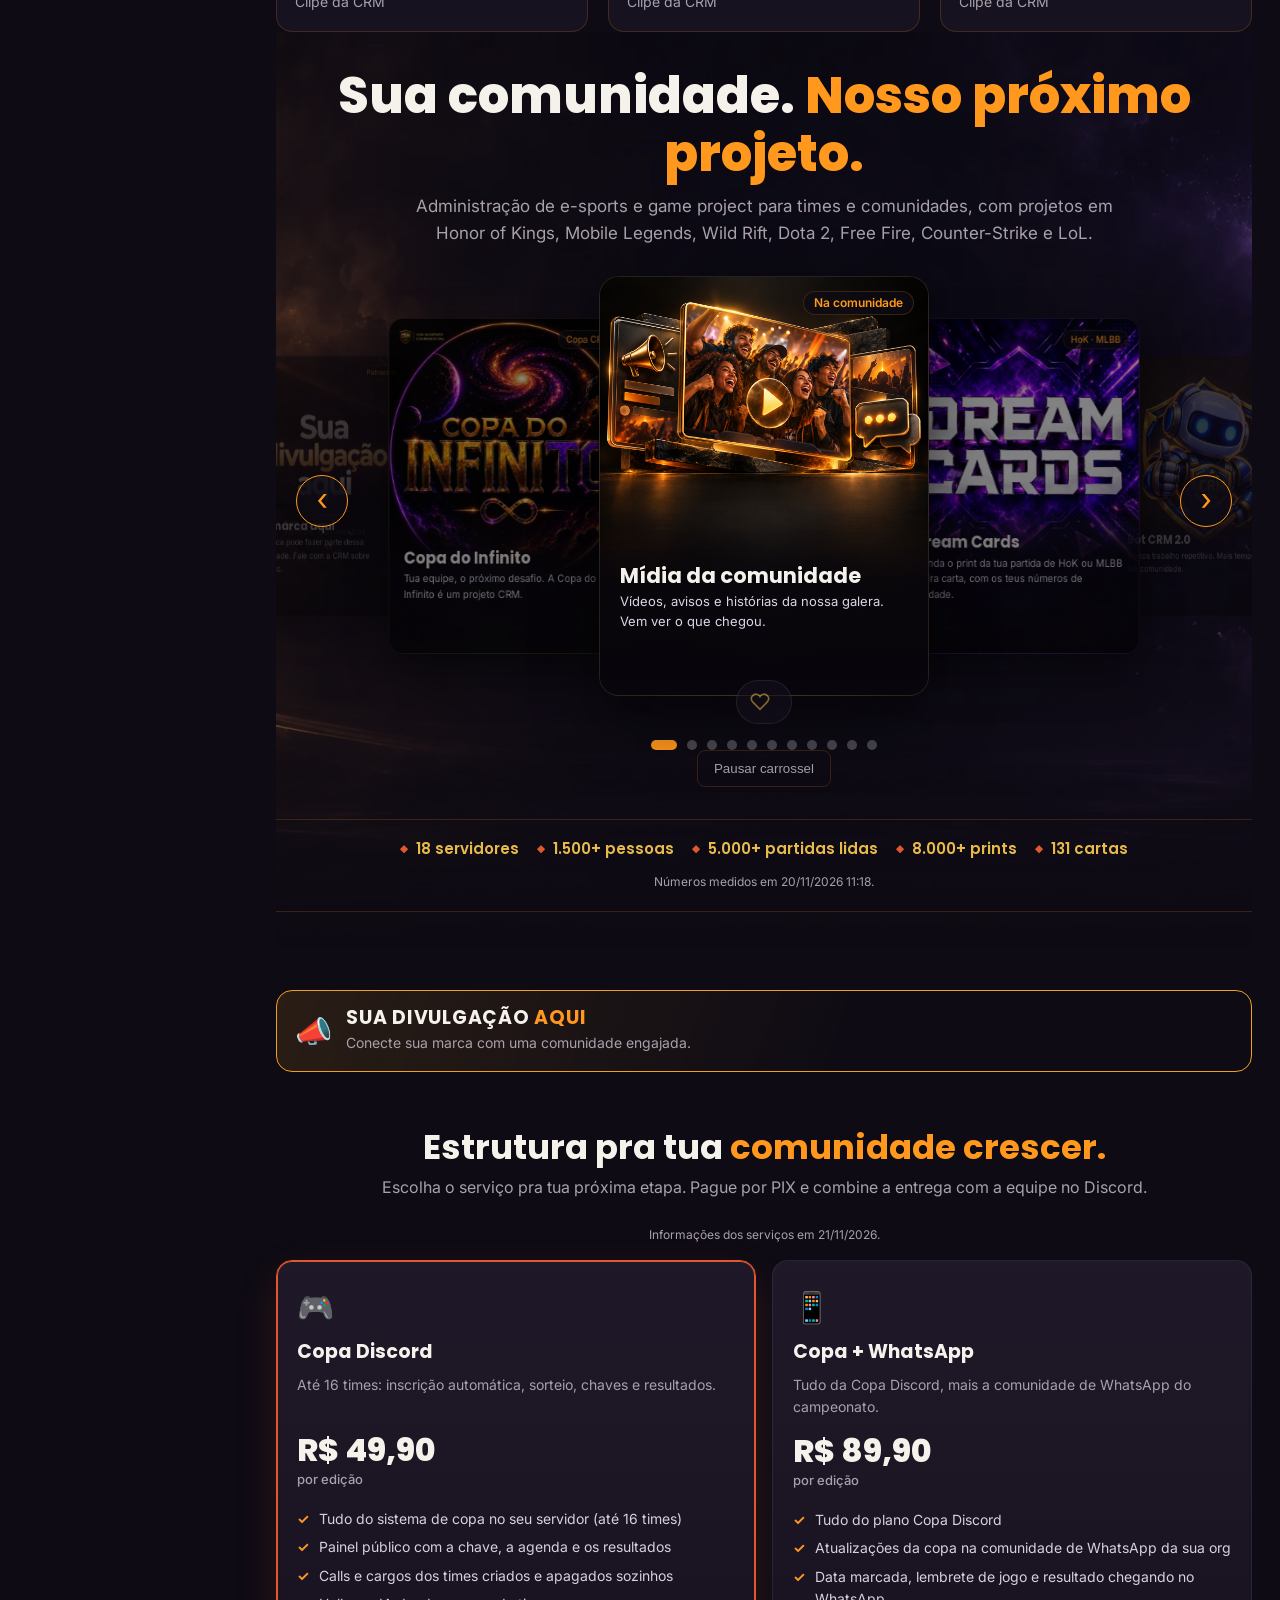
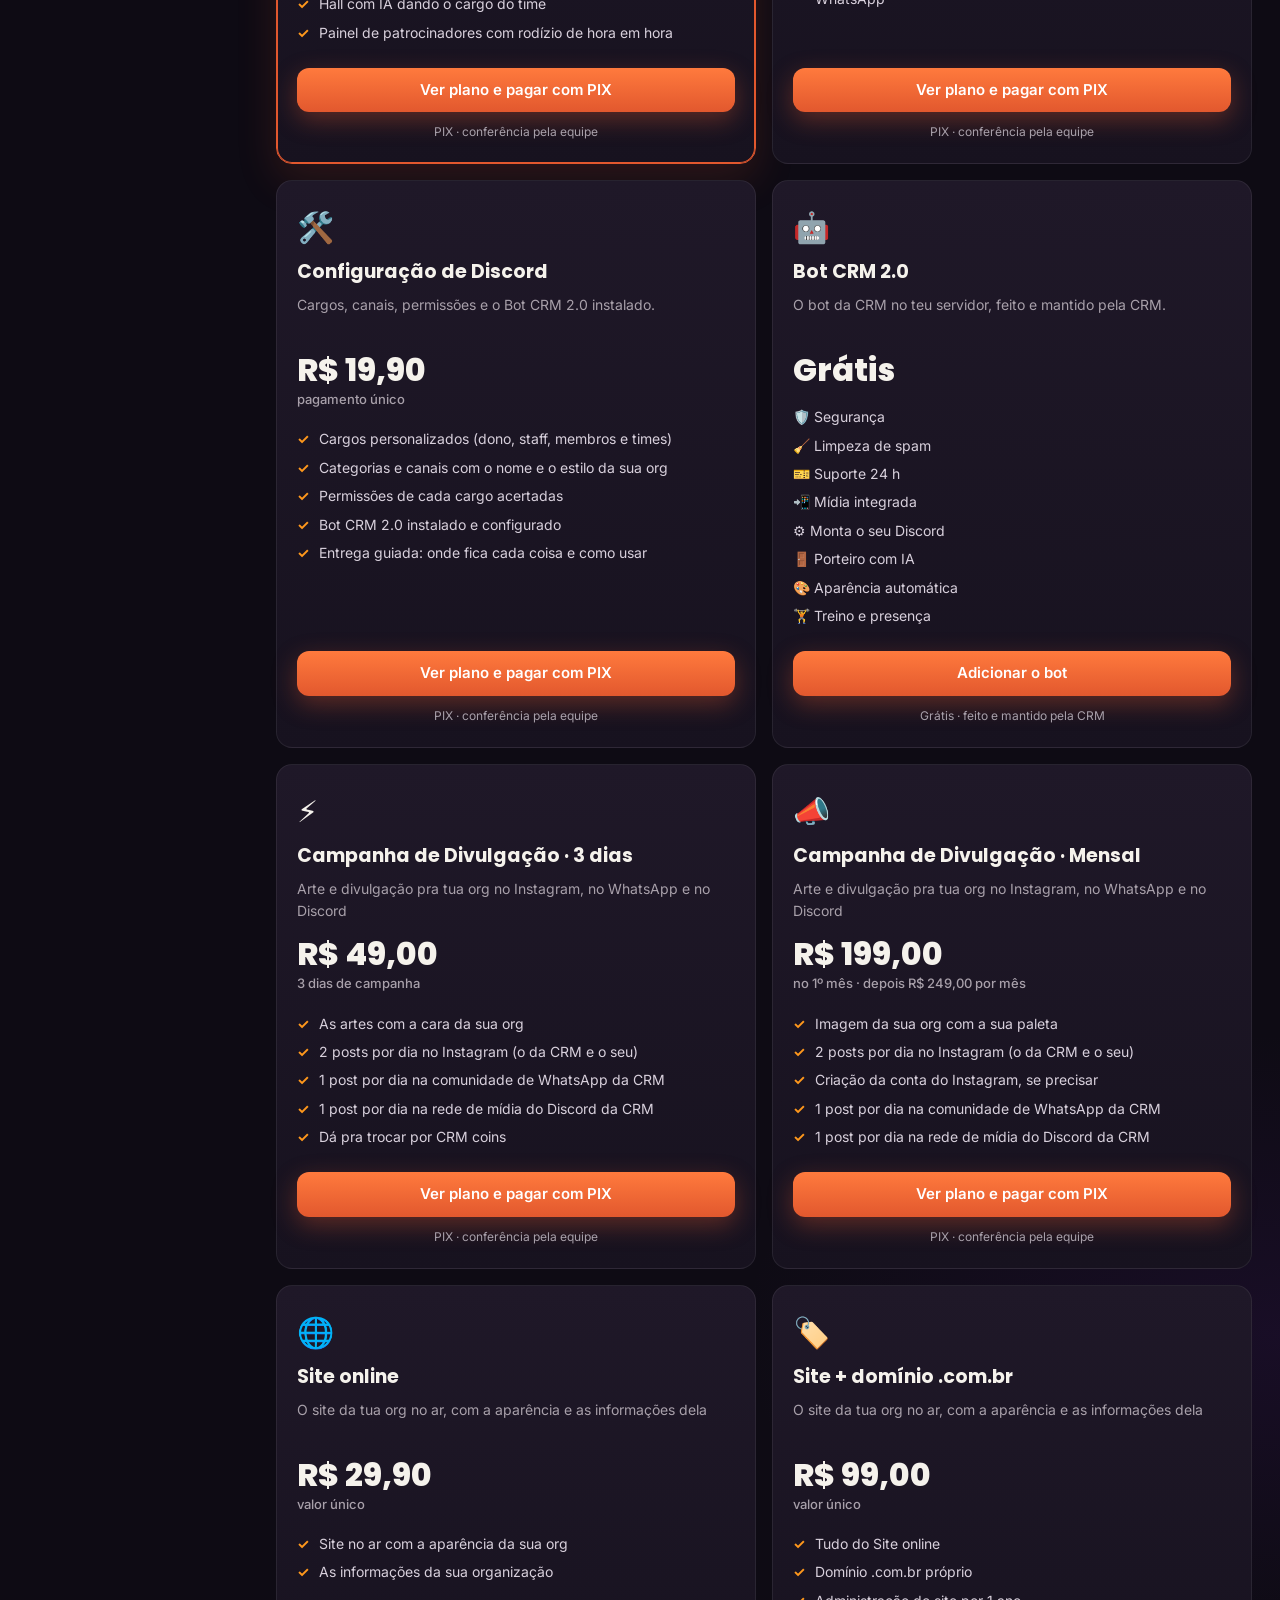
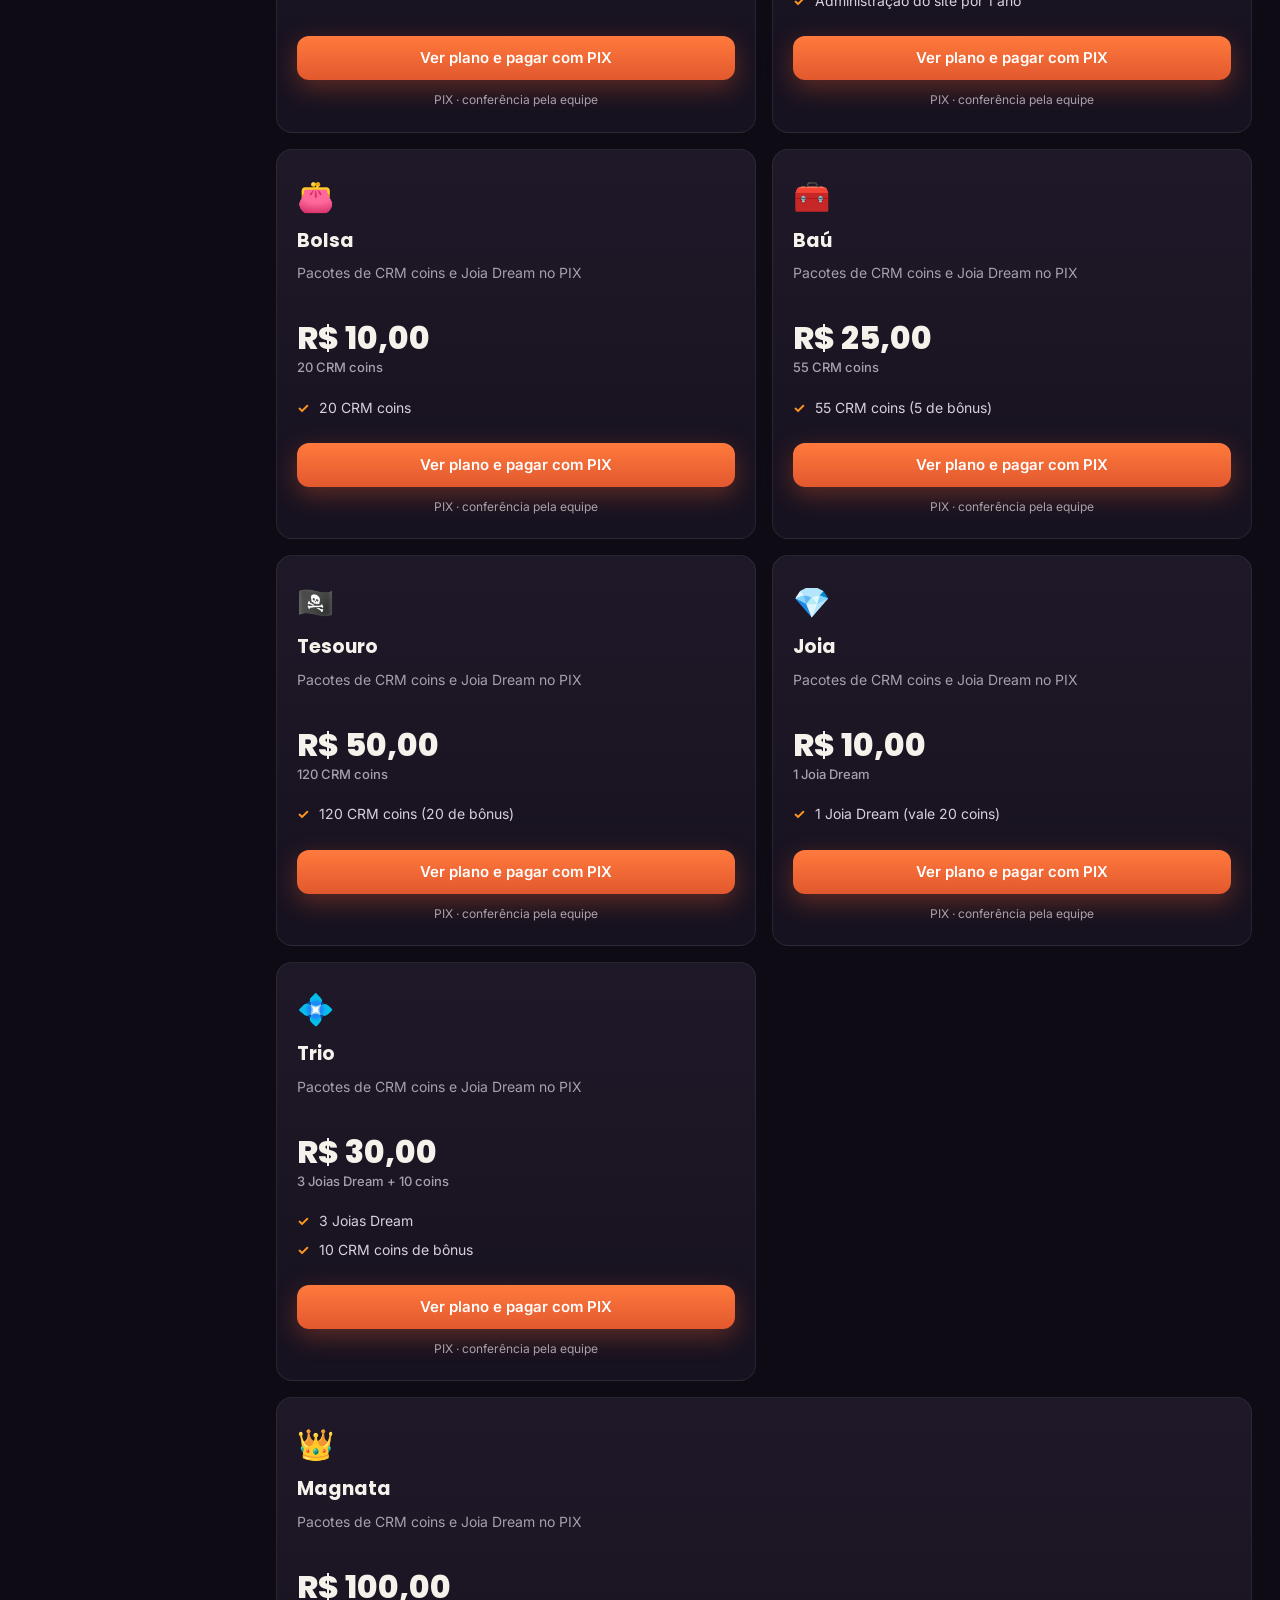
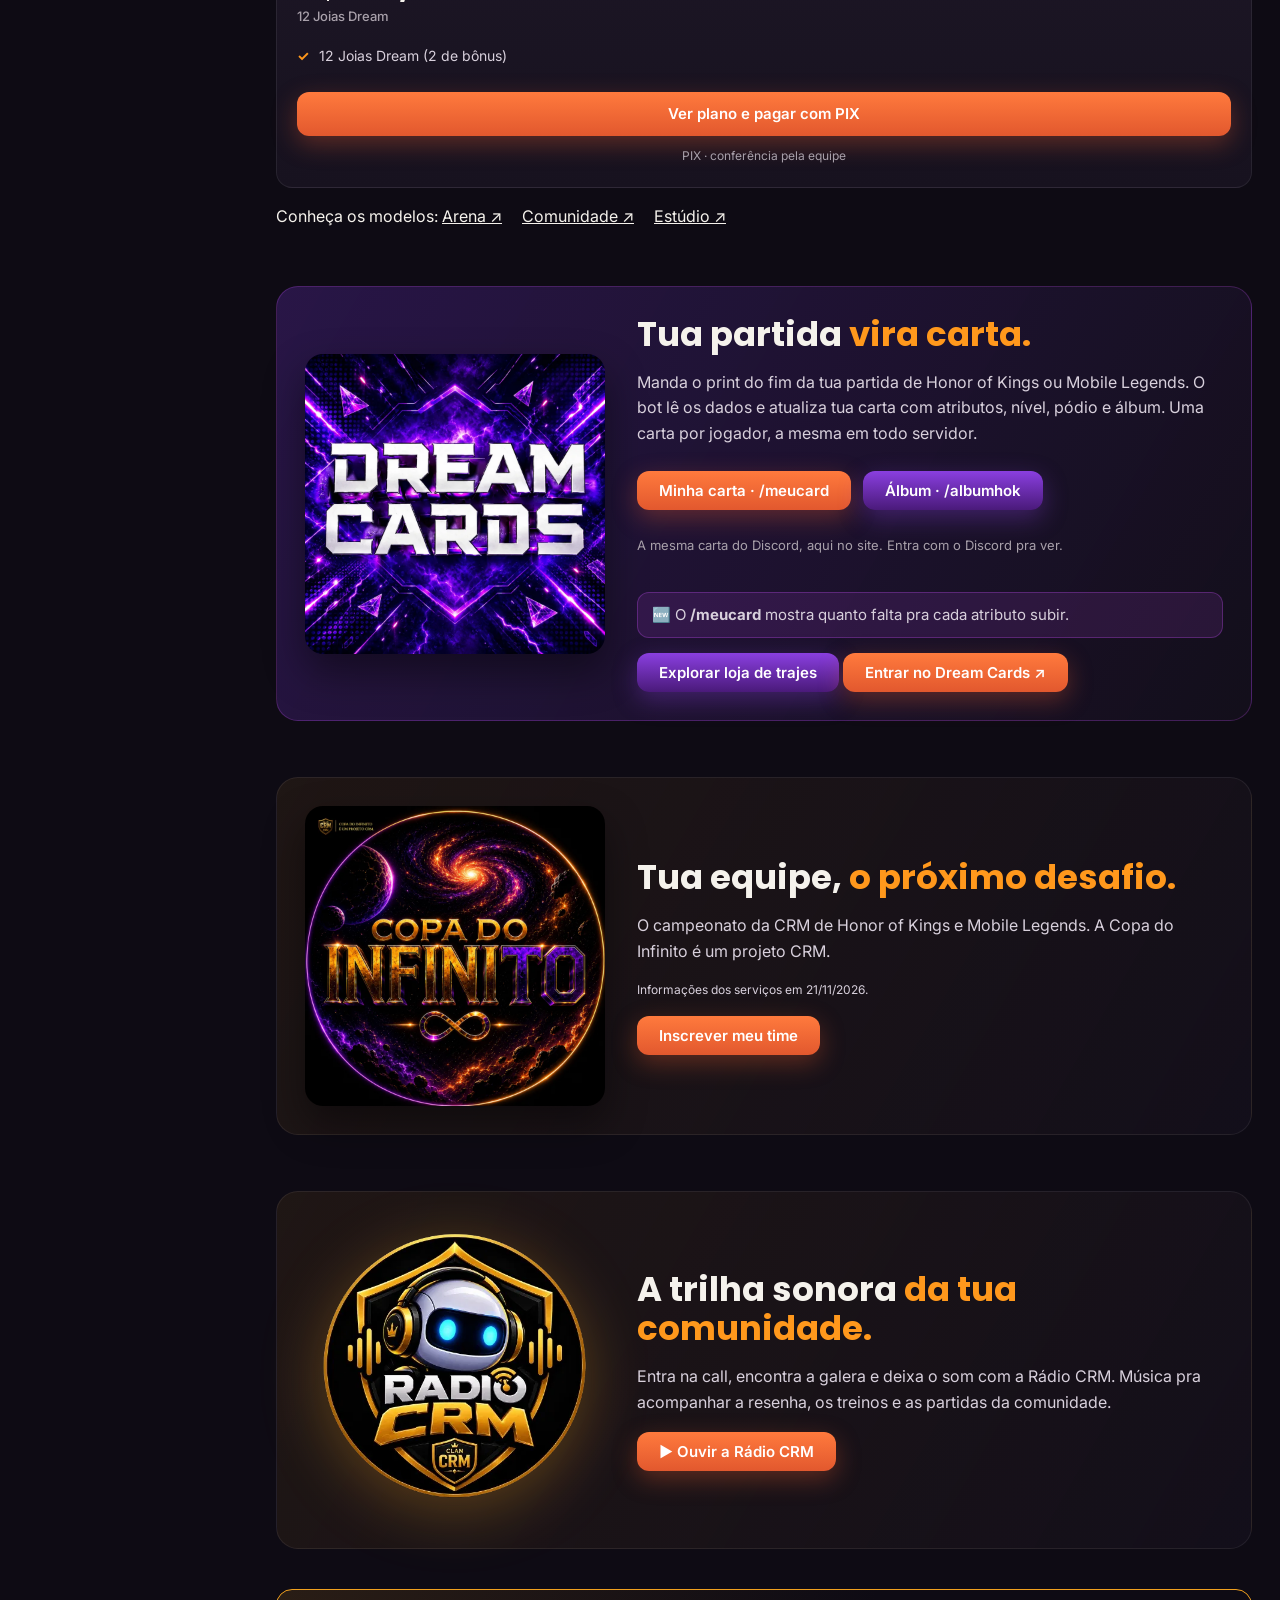
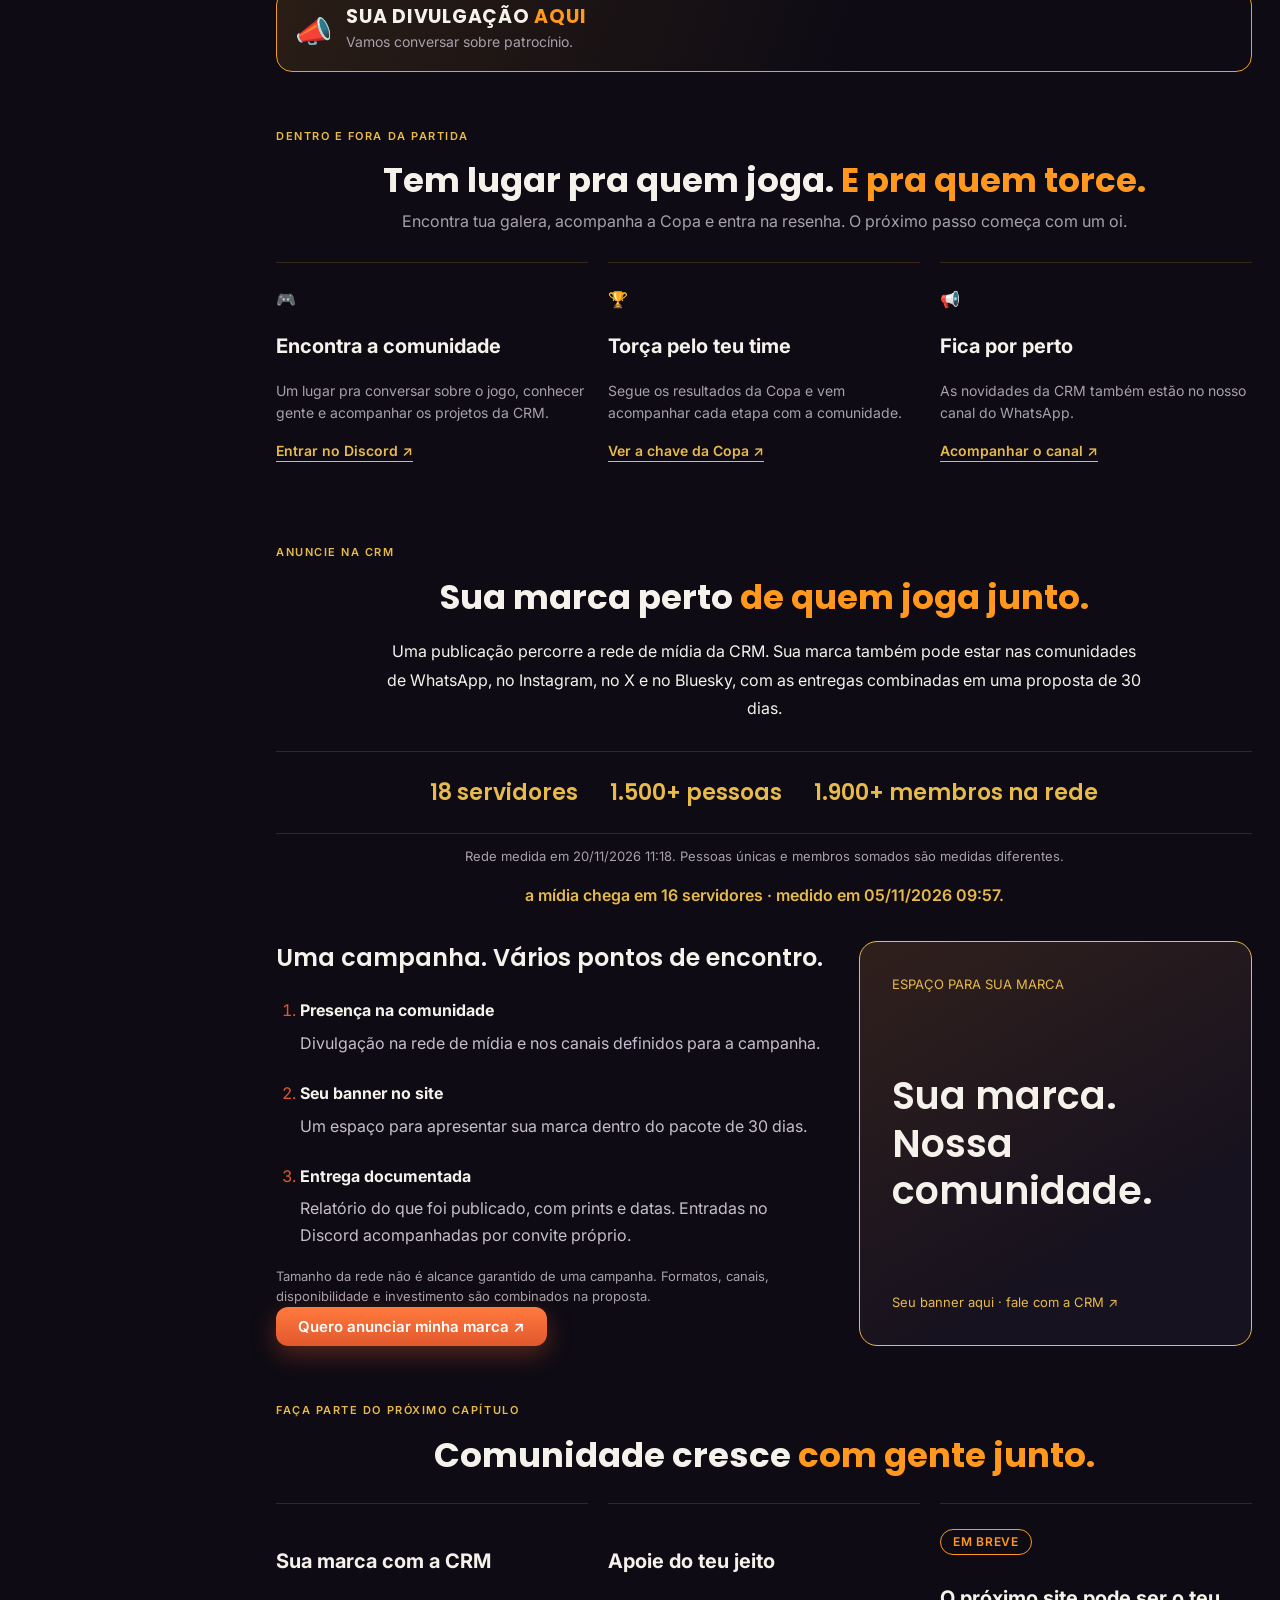
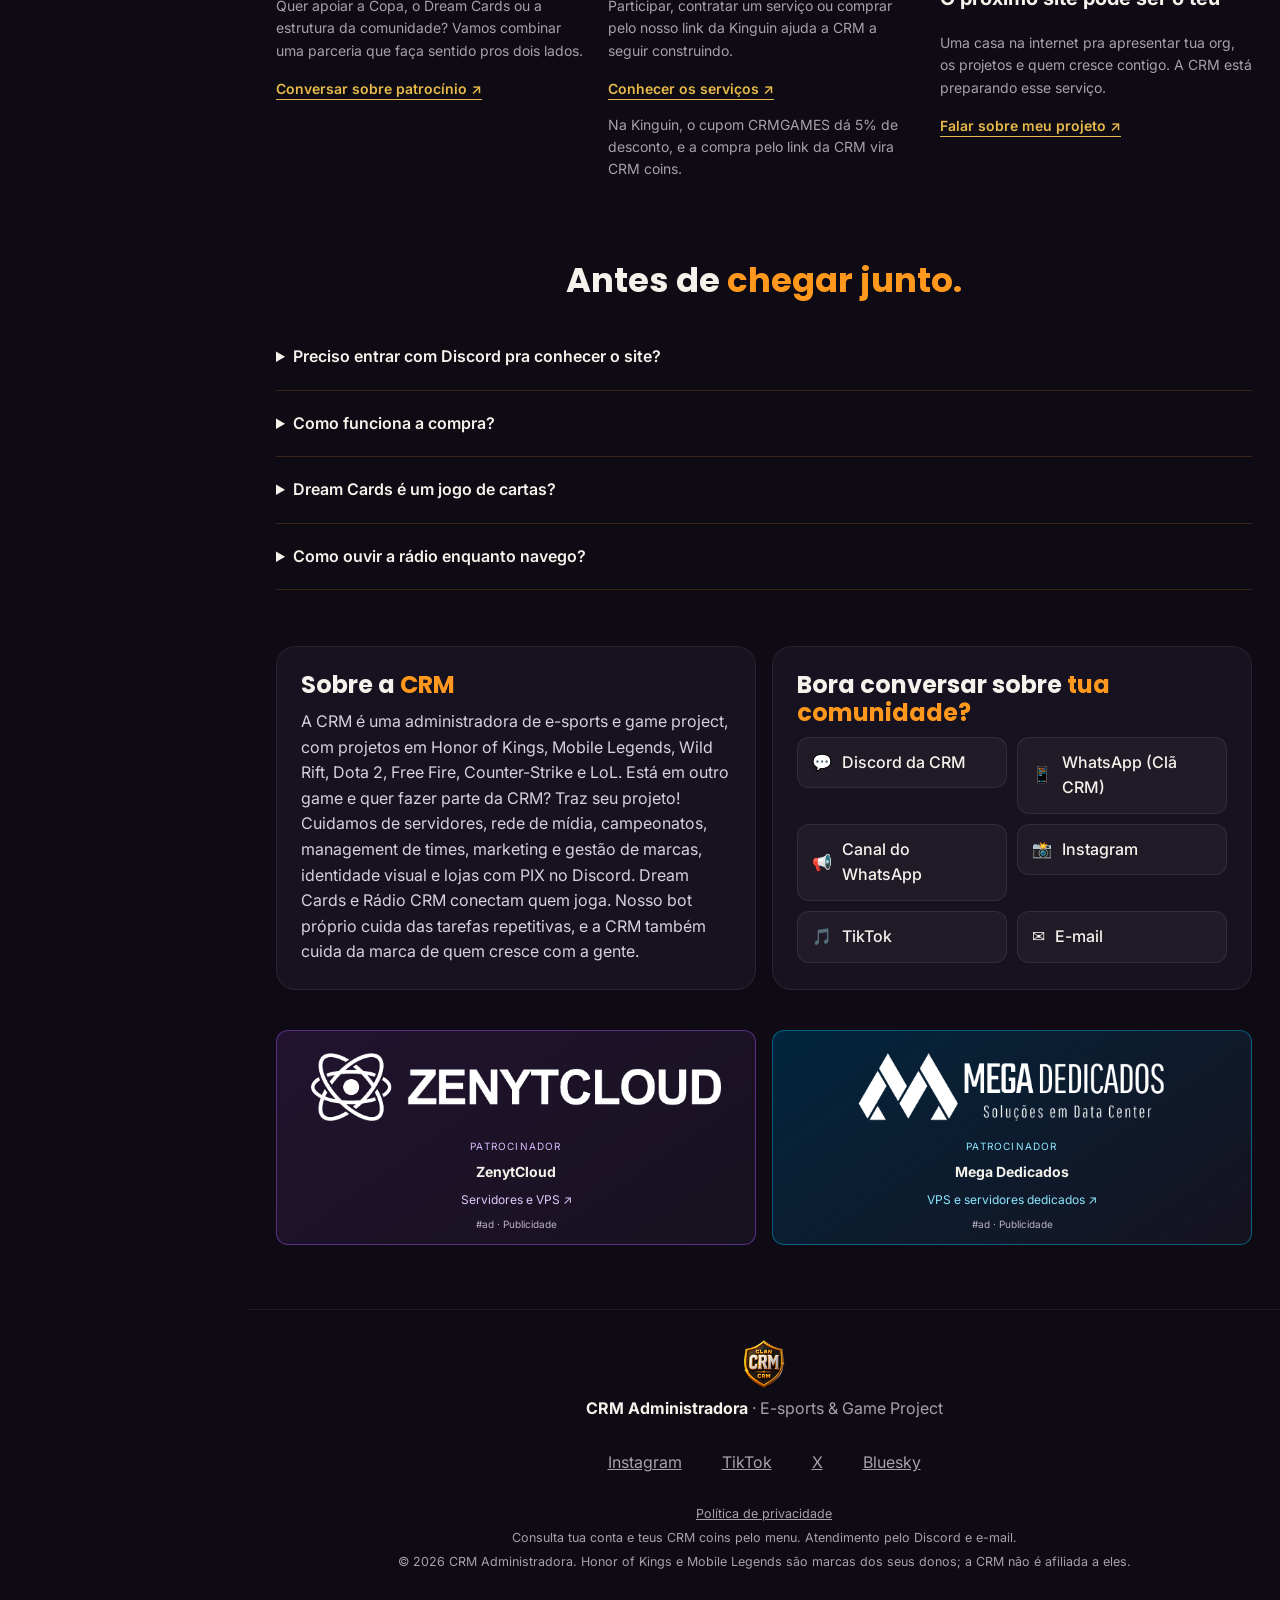
==== commit de07e9be: "P203: Servidores vira Top Servers, com o icone de podio no menu (item 219 do Brunno), areas.js?v=p20" ====
--- a/index.html
+++ b/index.html
@@ -62,7 +62,7 @@
     <a class="menu-item" href="#dream-cards"><svg class="menu-icon" viewBox="0 0 24 24" fill="none" stroke="currentColor" stroke-width="1.75" stroke-linecap="round" stroke-linejoin="round" aria-hidden="true"><rect x="4" y="5" width="13" height="16" rx="2"/><path d="M8 2h10a3 3 0 0 1 3 3v12M8 10h5M8 14h5M8 18h3"/></svg><span>Dream Cards</span></a>
     <a class="menu-item" href="#loja"><svg class="menu-icon" viewBox="0 0 24 24" fill="none" stroke="currentColor" stroke-width="1.75" stroke-linecap="round" stroke-linejoin="round" aria-hidden="true"><path d="M3 3h2l3 13h11l2-9H6M9 11h10"/><circle cx="9" cy="20" r="1"/><circle cx="18" cy="20" r="1"/></svg><span>Loja</span></a>
     <a class="menu-item" href="#crm-coins"><svg class="menu-icon" viewBox="0 0 24 24" fill="none" stroke="currentColor" stroke-width="1.75" stroke-linecap="round" stroke-linejoin="round" aria-hidden="true"><ellipse cx="9" cy="6" rx="6" ry="3"/><path d="M3 6v5c0 2 3 3 6 3M3 11v5c0 2 3 3 6 3M15 6v3"/><ellipse cx="16" cy="12" rx="5" ry="3"/><path d="M11 12v6c0 2 2 3 5 3s5-1 5-3v-6"/></svg><span>CRM coins</span></a>
-    <a class="menu-item" href="#servidores"><span class="menu-icon" aria-hidden="true">🌐</span><span>Servidores</span></a>
+    <a class="menu-item" href="#servidores"><svg class="menu-icon" viewBox="0 0 24 24" fill="none" stroke="currentColor" stroke-width="1.75" stroke-linecap="round" stroke-linejoin="round" aria-hidden="true"><path d="M3 20v-8h6v8m0-8V5h6v15m0-10h6v10H3"/></svg><span>Top Servers</span></a>
     <a class="menu-item" href="#copa"><svg class="menu-icon" viewBox="0 0 24 24" fill="none" stroke="currentColor" stroke-width="1.75" stroke-linecap="round" stroke-linejoin="round" aria-hidden="true"><path d="M7 3h10v6a5 5 0 0 1-10 0V3ZM7 5H3v3a4 4 0 0 0 4 4M17 5h4v3a4 4 0 0 1-4 4M12 14v7M8 21h8"/></svg><span>Copa do Infinito</span></a>
     <a class="menu-item" href="#ofertas"><svg class="menu-icon" viewBox="0 0 24 24" fill="none" stroke="currentColor" stroke-width="1.75" stroke-linecap="round" stroke-linejoin="round" aria-hidden="true"><path d="m3 6 4 4 5-7 5 7 4-4-2 12H5L3 6ZM5 21h14"/></svg><span>Ofertas dos apoiadores</span></a>
     <a class="menu-item" href="#radio"><svg class="menu-icon" viewBox="0 0 24 24" fill="none" stroke="currentColor" stroke-width="1.75" stroke-linecap="round" stroke-linejoin="round" aria-hidden="true"><path d="M4 14v-2a8 8 0 0 1 16 0v2"/><rect x="3" y="12" width="5" height="9" rx="2"/><rect x="16" y="12" width="5" height="9" rx="2"/></svg><span>Rádio CRM</span></a>
@@ -234,8 +234,8 @@
 <section class="secao dc-shop" id="dc-loja" aria-labelledby="shop-title"><a class="shop-back" href="#dream-cards">← Dream Cards</a><span class="sobretitulo">DREAM CARDS / LOJA DE TRAJES</span><div class="shop-heading"><div><h2 id="shop-title">Tua carta. <em>Teu estilo.</em></h2><p>Escolhe teu jogo e encontra teu próximo traje.</p></div><div class="shop-games" aria-label="Escolher jogo"><button type="button" data-shop-game="hok" aria-pressed="true">Honor of Kings</button><button type="button" data-shop-game="mlbb" aria-pressed="false">Mobile Legends</button></div></div><p id="shop-status" role="status">Carregando a vitrine…</p><div id="shop-feature" class="shop-feature" hidden><div><span class="sobretitulo">CARD SHOP</span><h3>Uma nova identidade<br>para tua carta.</h3><p>Artes originais, prontas para tua próxima partida.</p><button class="botao botao-roxo" type="button" id="shop-explore">Explorar os trajes</button></div><div id="shop-fan" class="shop-fan"></div></div><div id="shop-catalog" hidden><div class="shop-tools"><button class="shop-button" id="shop-home" type="button">← Destaques</button><p id="shop-count"></p></div><div class="shop-grid" id="shop-grid"></div><div class="shop-pages"><button type="button" id="shop-prev">← Anteriores</button><span id="shop-page" aria-live="polite"></span><button type="button" id="shop-next">Próximos →</button></div></div><p class="aviso">Prévias genéricas com dados de exemplo. A compra e o Inventory ficam no Discord do jogo. Trajes de conquista são grátis.</p><p id="shop-upcoming" class="aviso" hidden>Fairy Collection já está no Card Shop do MLBB. Gear Collection será de conquista e ainda não está disponível.</p></section>
   <!-- ====== COPA DO INFINITO ====== -->
   <section class="secao" id="servidores" aria-labelledby="rede-titulo">
-    <span class="sobretitulo">COMUNIDADE CRM / SERVIDORES</span>
-    <div class="rede-cabecalho"><h2 id="rede-titulo">As casas da nossa rede.</h2><button type="button" class="botao botao-pequeno" id="rede-atualizar">Atualizar placar</button></div>
+    <span class="sobretitulo">COMUNIDADE CRM</span>
+    <div class="rede-cabecalho"><h2 id="rede-titulo">Top Servers</h2><button type="button" class="botao botao-pequeno" id="rede-atualizar">Atualizar placar</button></div>
     <p class="secao-sub">Vote, curta e dê bump no seu servidor. Sua participação ajuda a casa a subir no placar e aparecer por mais tempo no carrossel do Discord.</p>
     <details class="rede-regras"><summary>Como funciona o placar</summary><p>Um voto a cada 12 horas por servidor. Um bump a cada 2 horas. Uma curtida por dia, e as curtidas somam.</p><p>Pontos = membros ÷ 10 + 3 por voto nos últimos 30 dias + 2 por bump nos últimos 7 dias + 1 por curtida.</p><p>Os pontos decidem a posição no placar. No carrossel de parceiros do Discord, a CRM, o Dream Cards e a Copa ficam 2 horas cada; as outras casas, 30 minutos. Todas aparecem. Os votos do site e do Discord contam no mesmo placar.</p></details>
     <p id="rede-estado" role="status" aria-live="polite">Consultando o placar…</p><ol id="rede-lista" class="rede-lista" aria-label="Placar dos servidores"></ol>
@@ -413,7 +413,7 @@
 <dialog id="carta-ampliada" aria-labelledby="carta-ampliada-titulo"><button type="button" class="fechar-dialogo" aria-label="Fechar carta">×</button><h2 id="carta-ampliada-titulo"></h2><img id="carta-ampliada-img" alt=""></dialog>
 <script src="assets/js/midia-social.js?v=s4"></script>
 
-<script src="assets/js/areas.js?v=p146"></script>
+<script src="assets/js/areas.js?v=p203"></script>
 <script src="assets/js/atividade.js?v=p36"></script>
 <script src="assets/js/radio-contadores.js?v=p36"></script>
 <script src="assets/js/midia-api.js?v=chat1"></script>
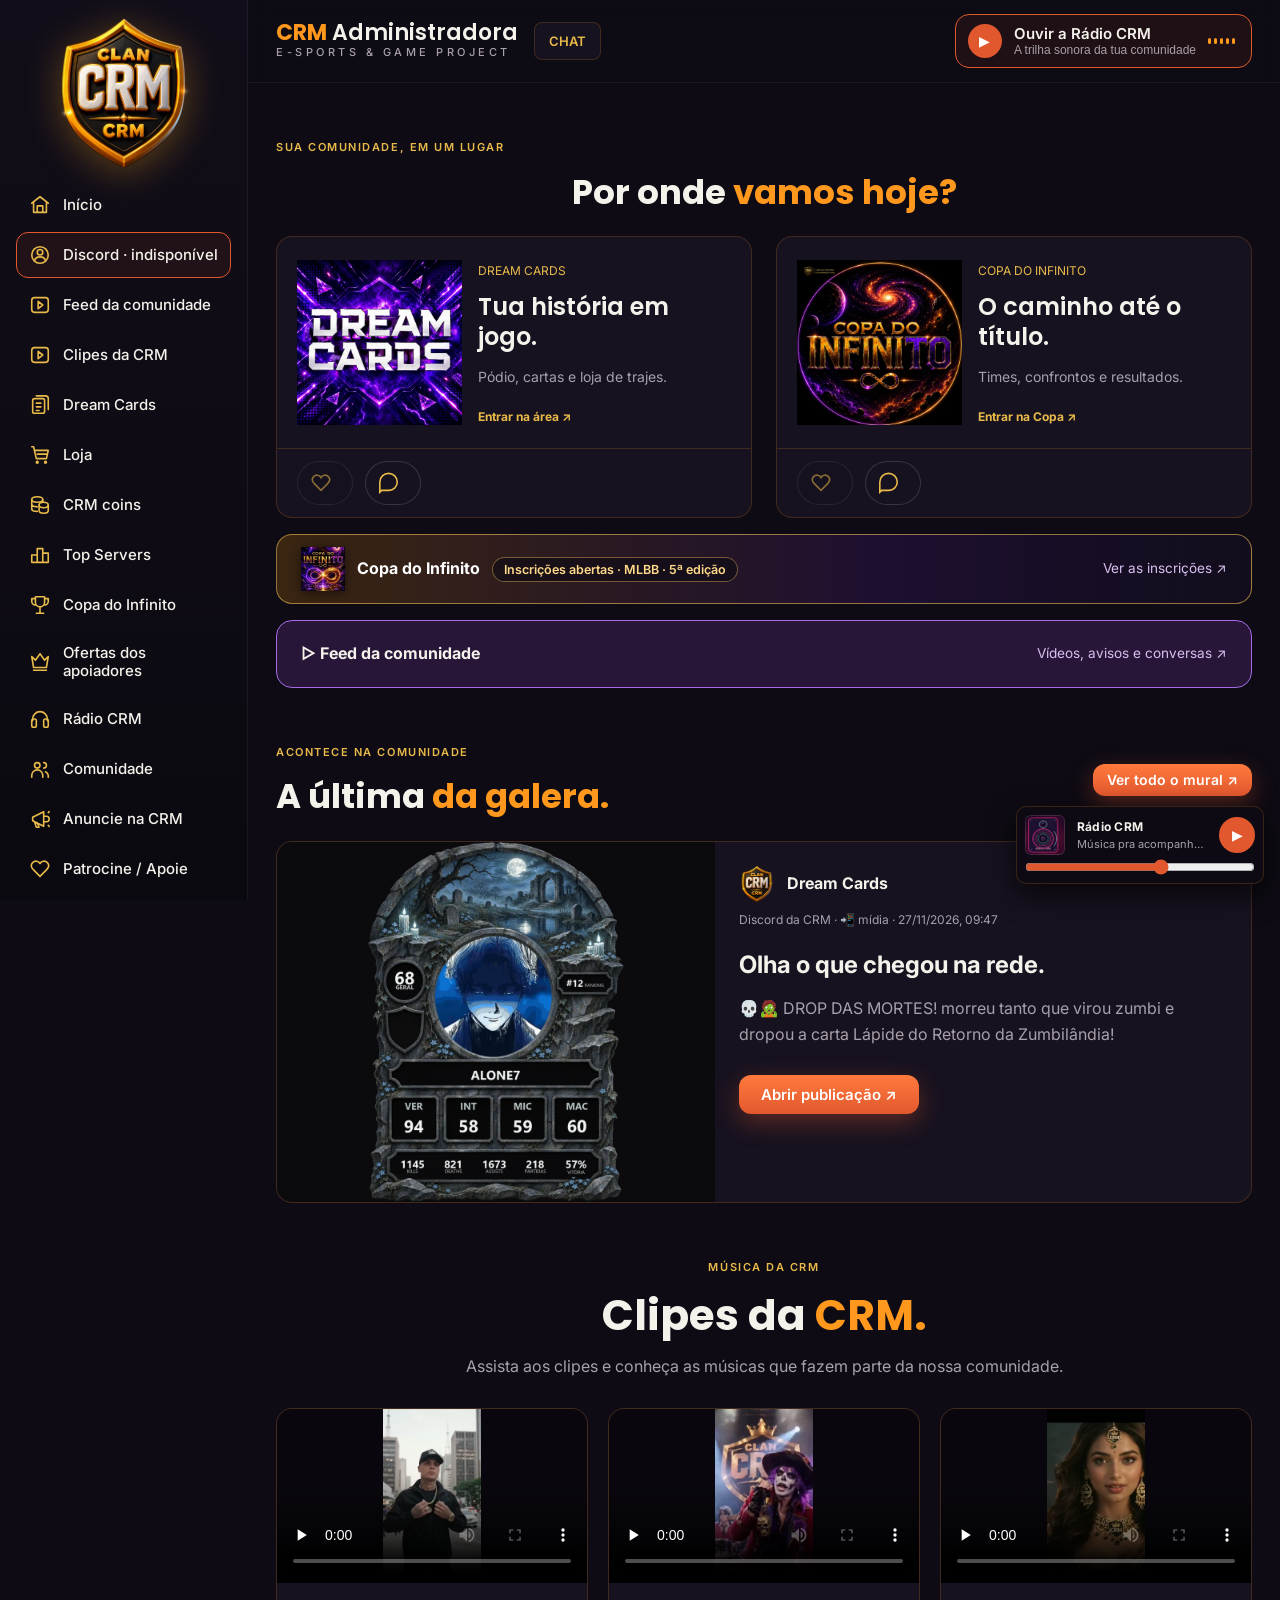
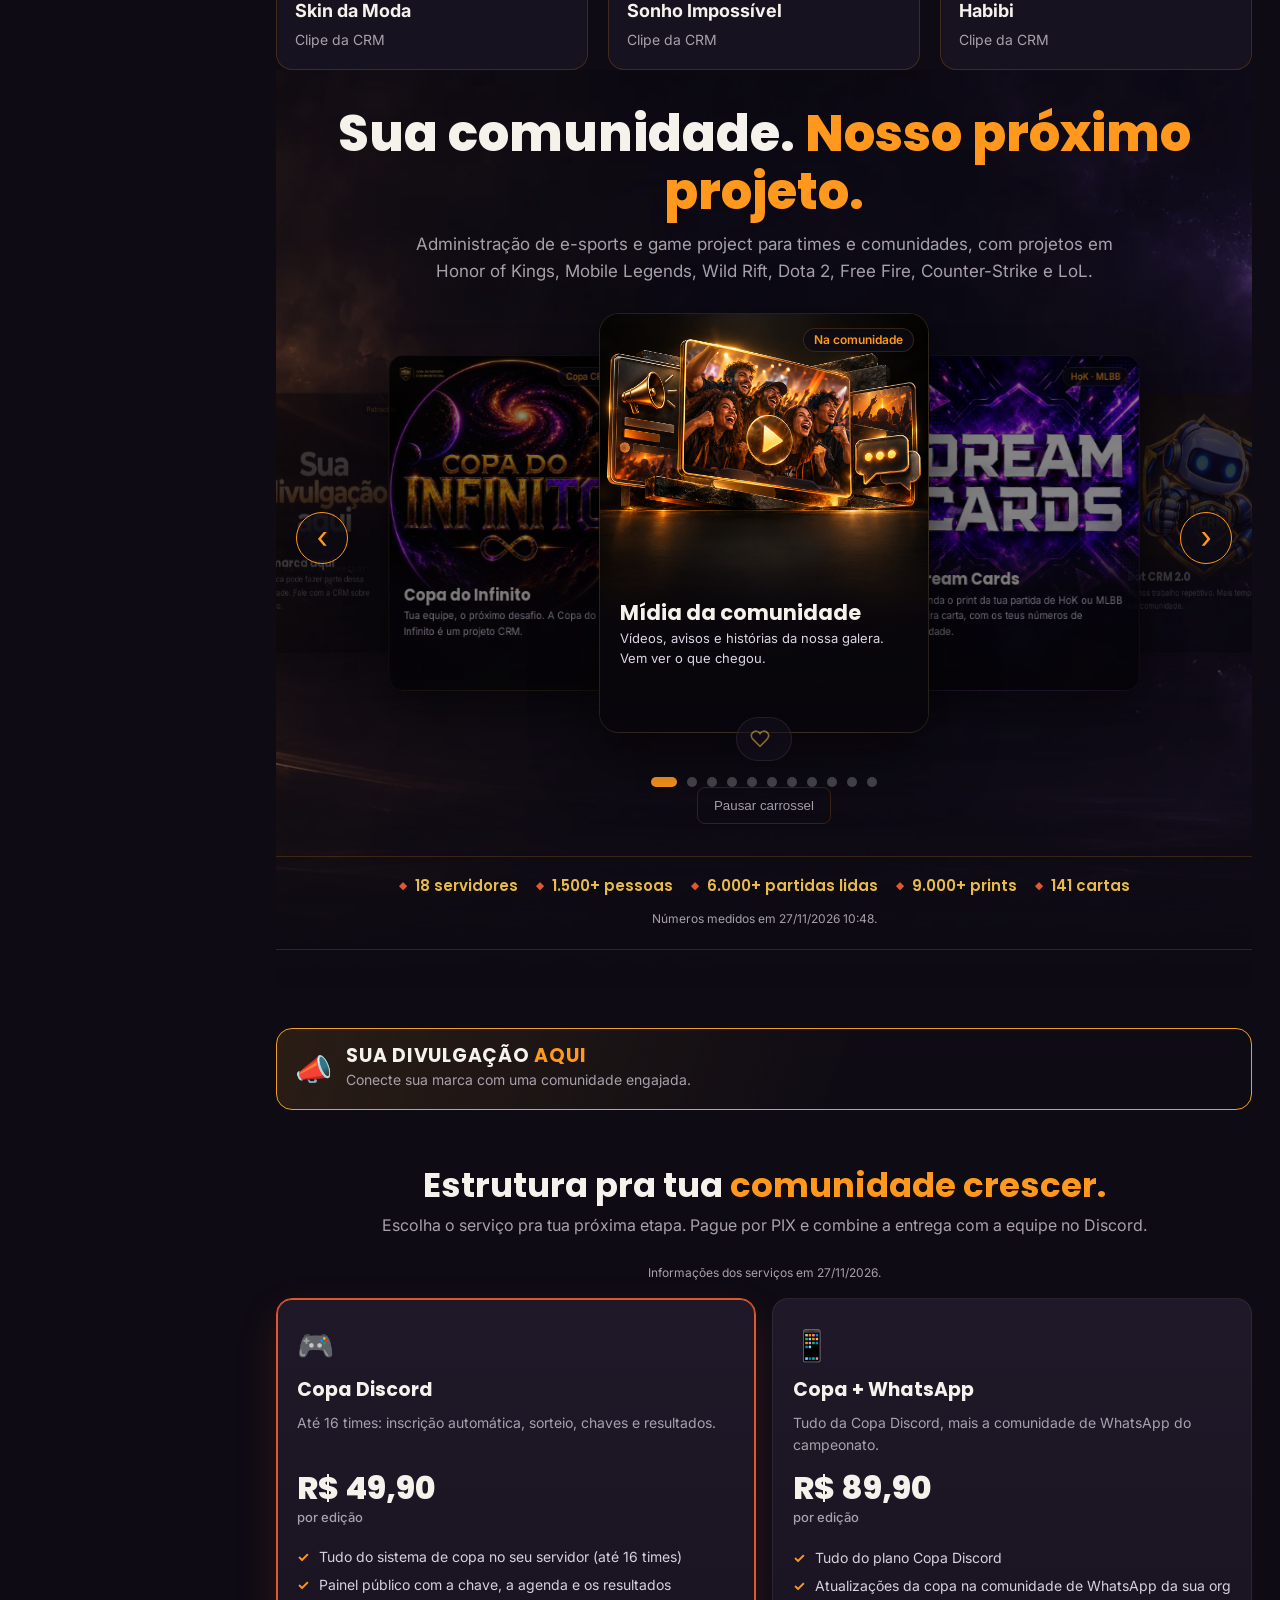
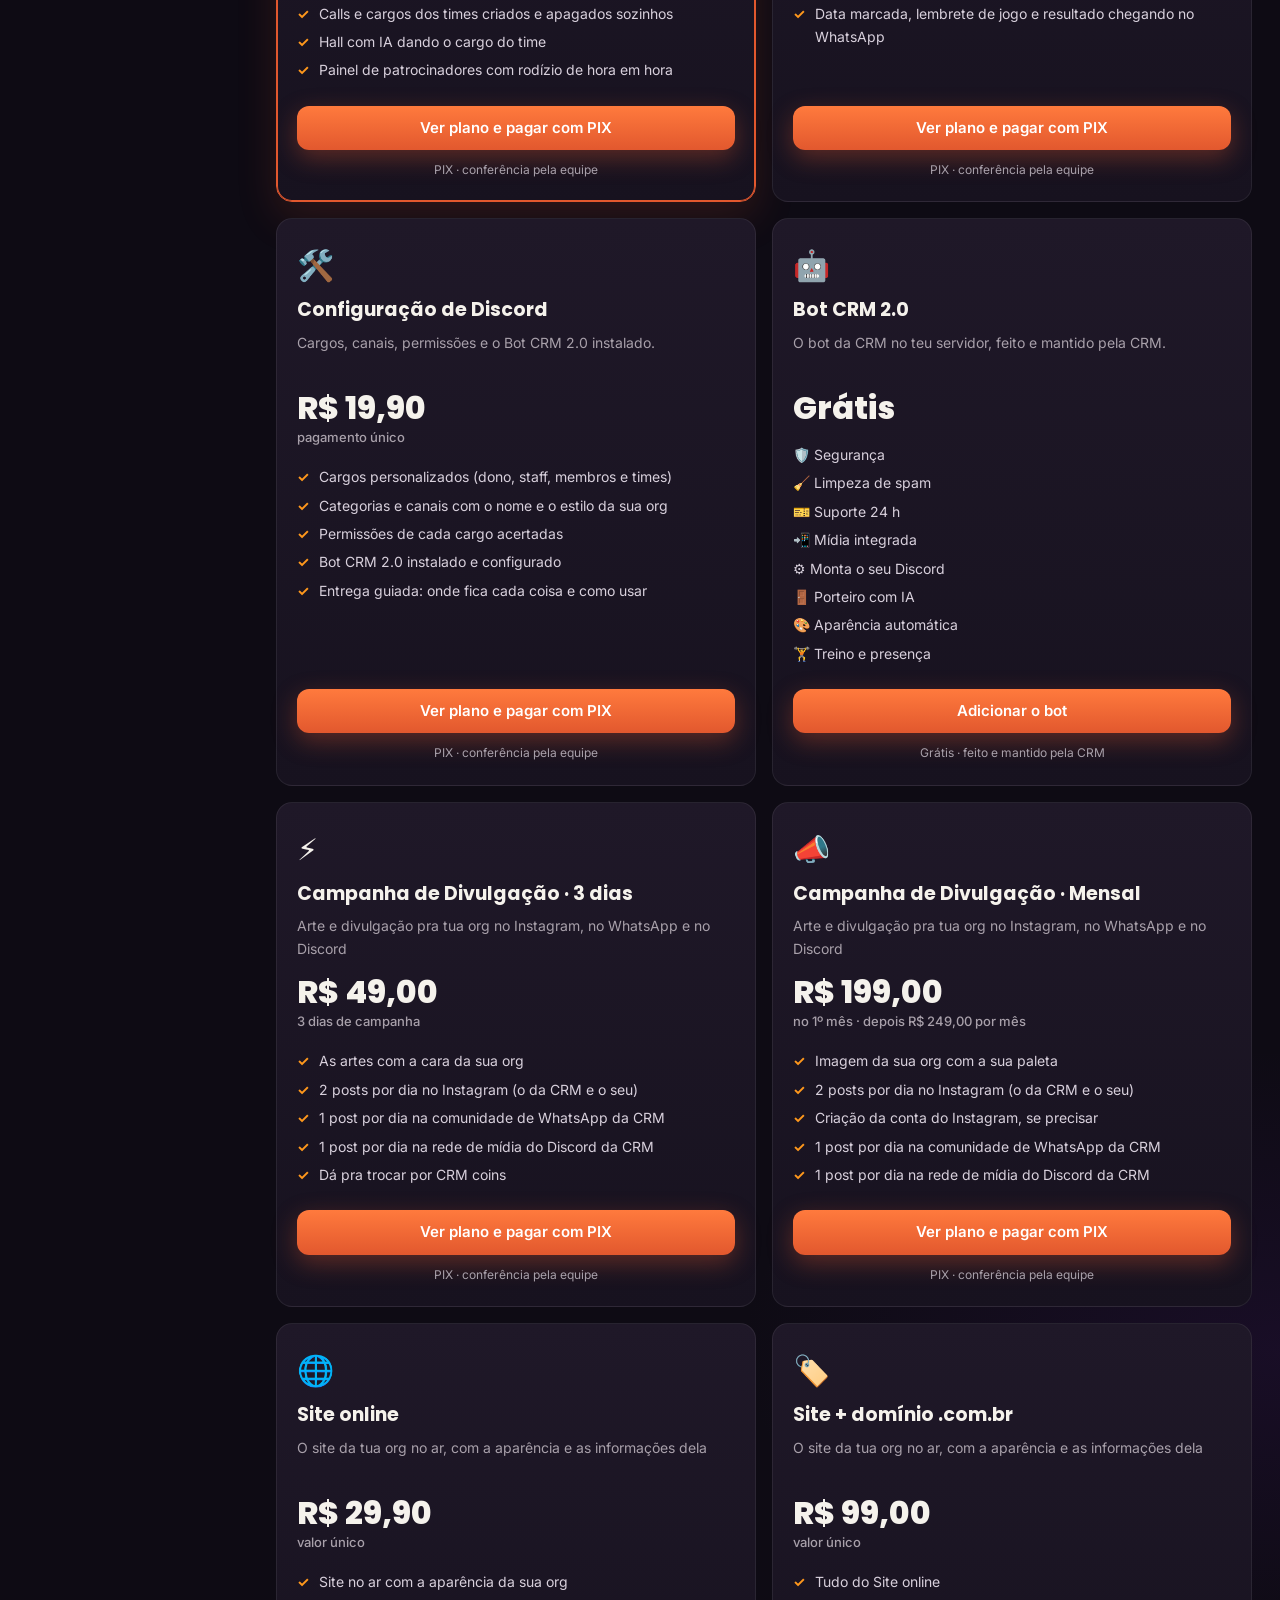
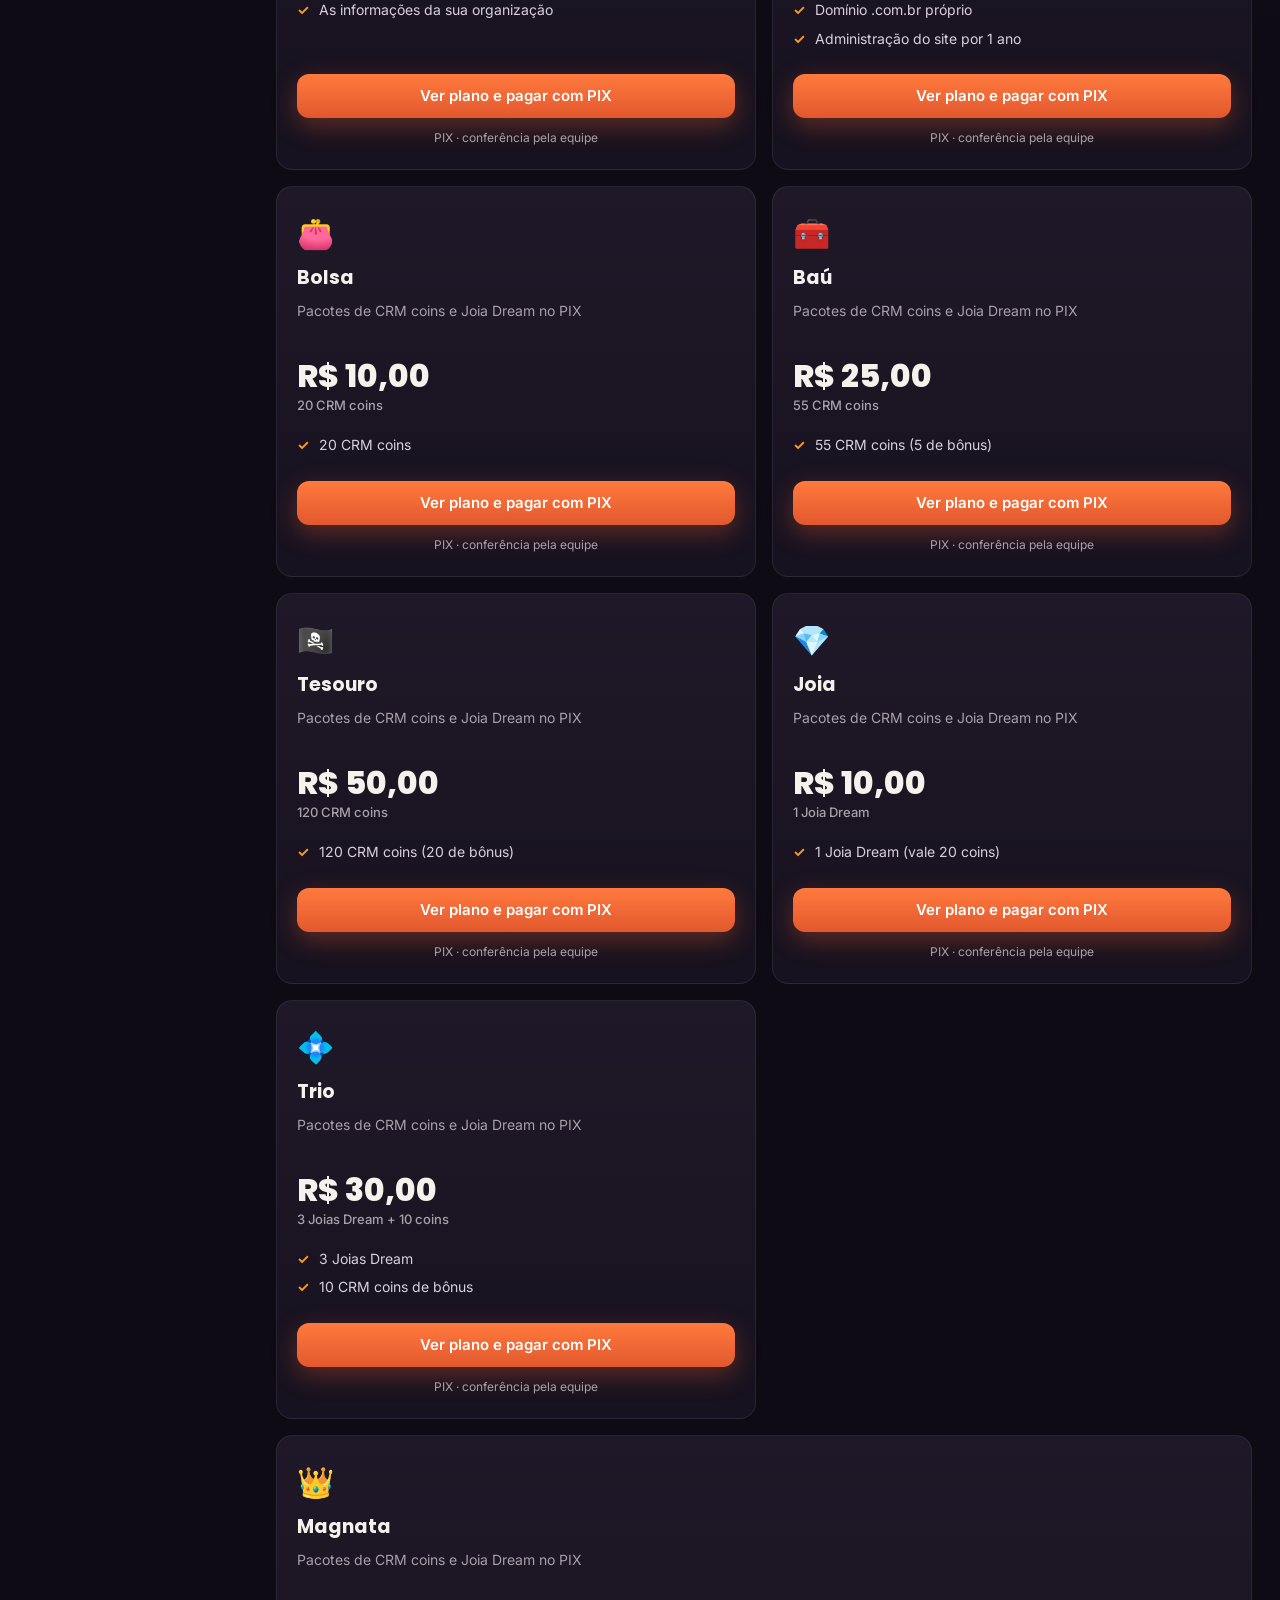
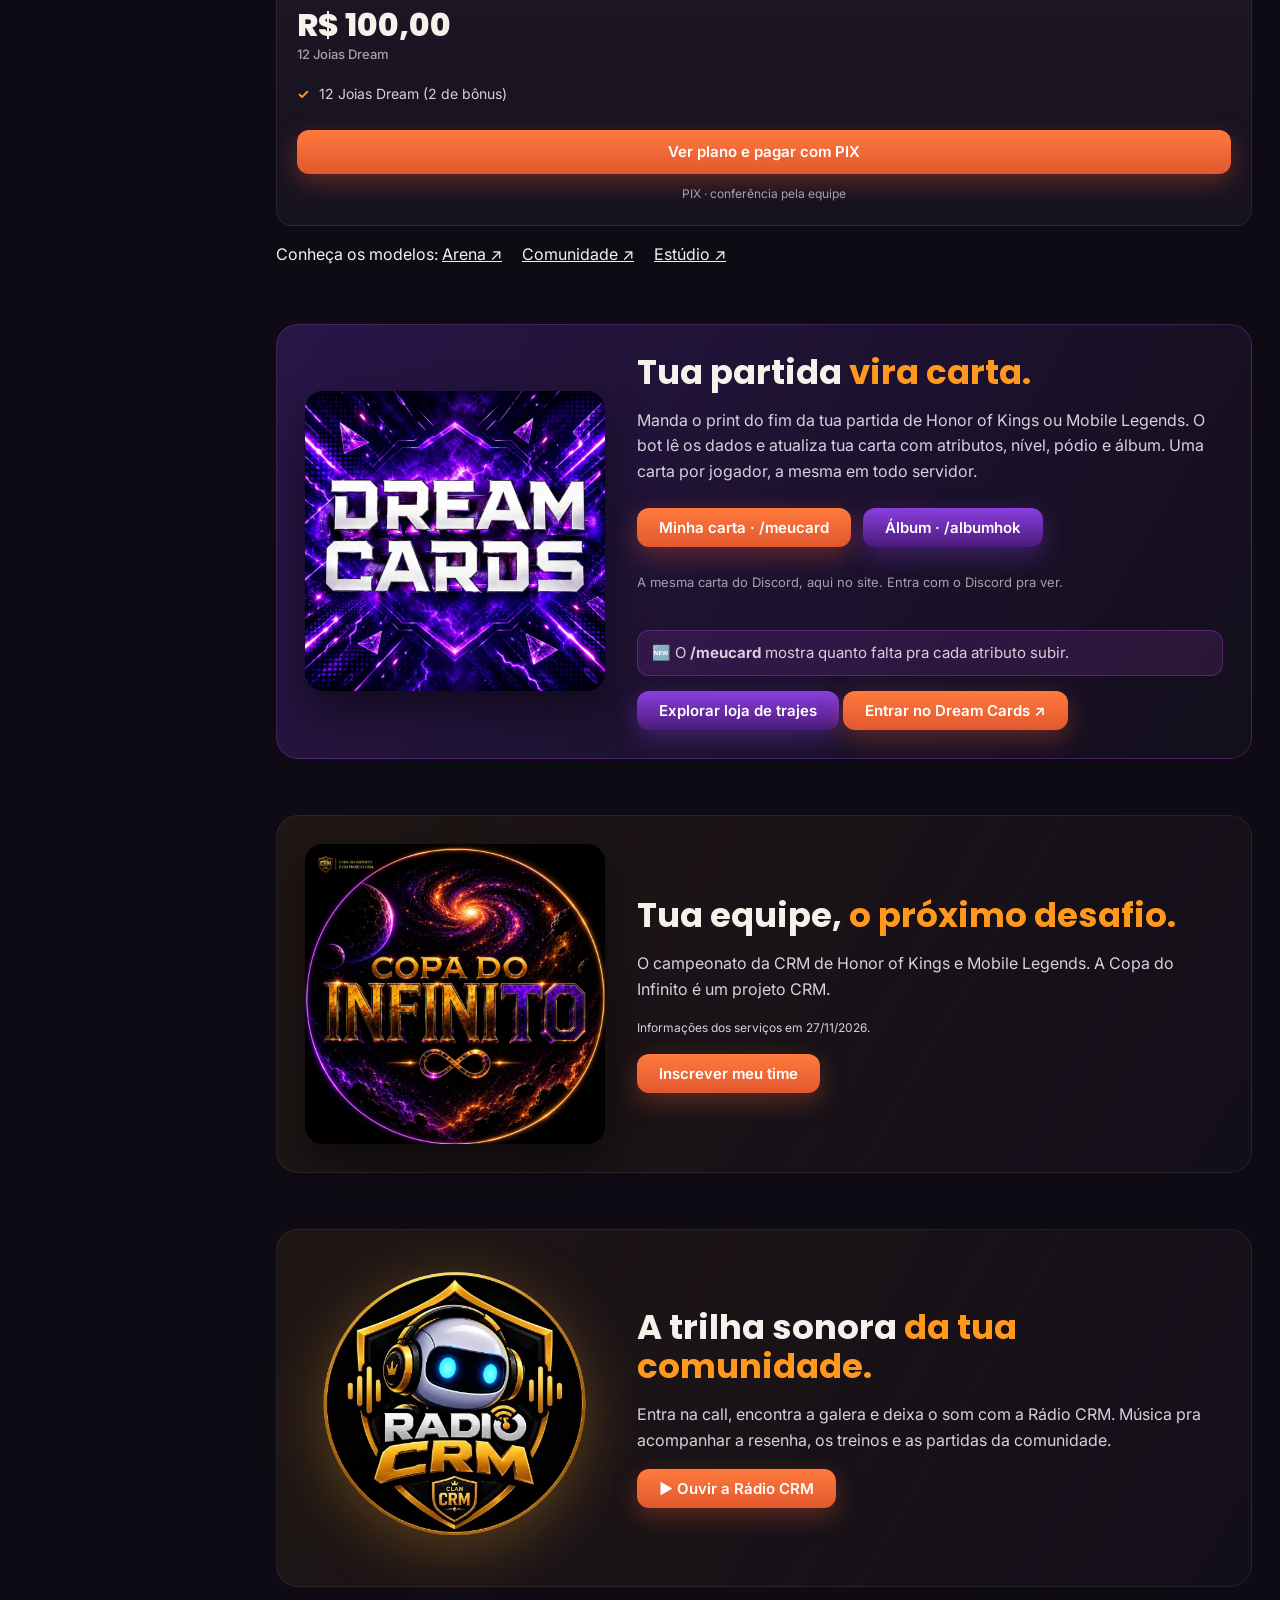
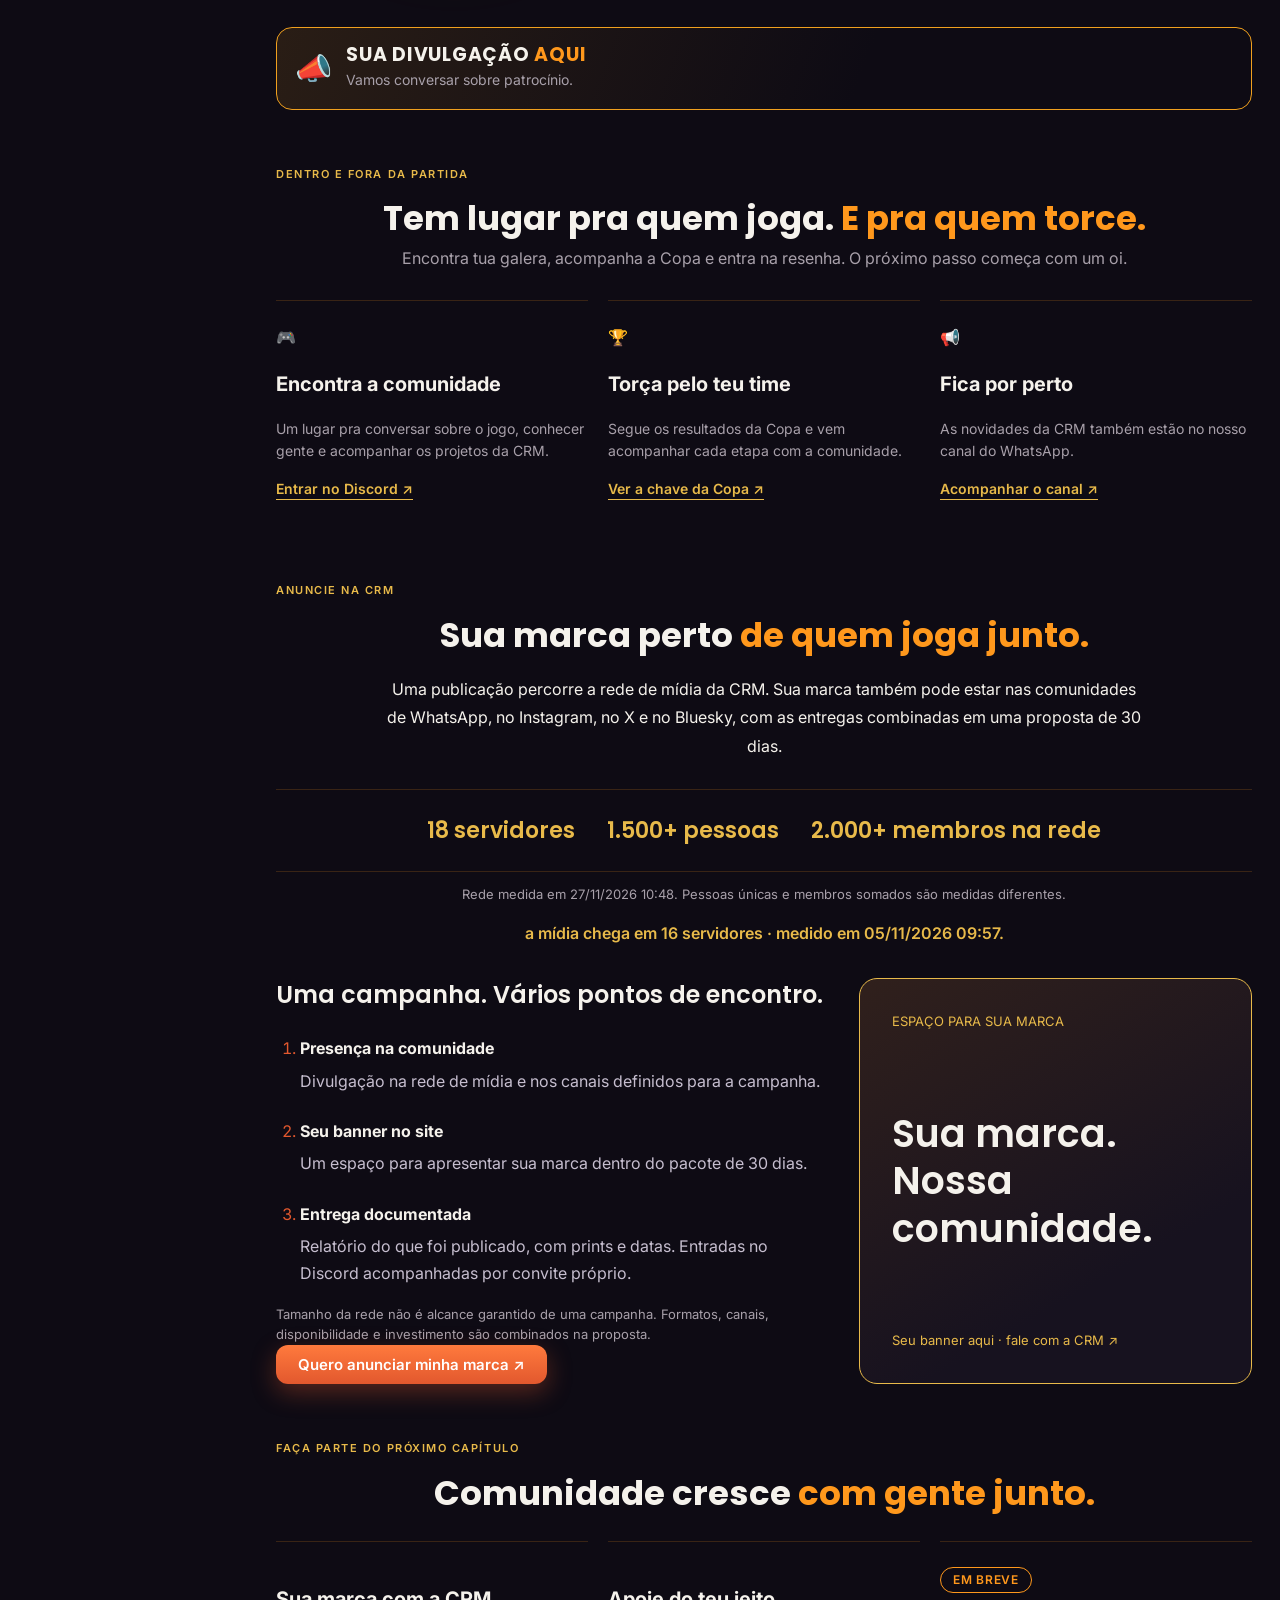
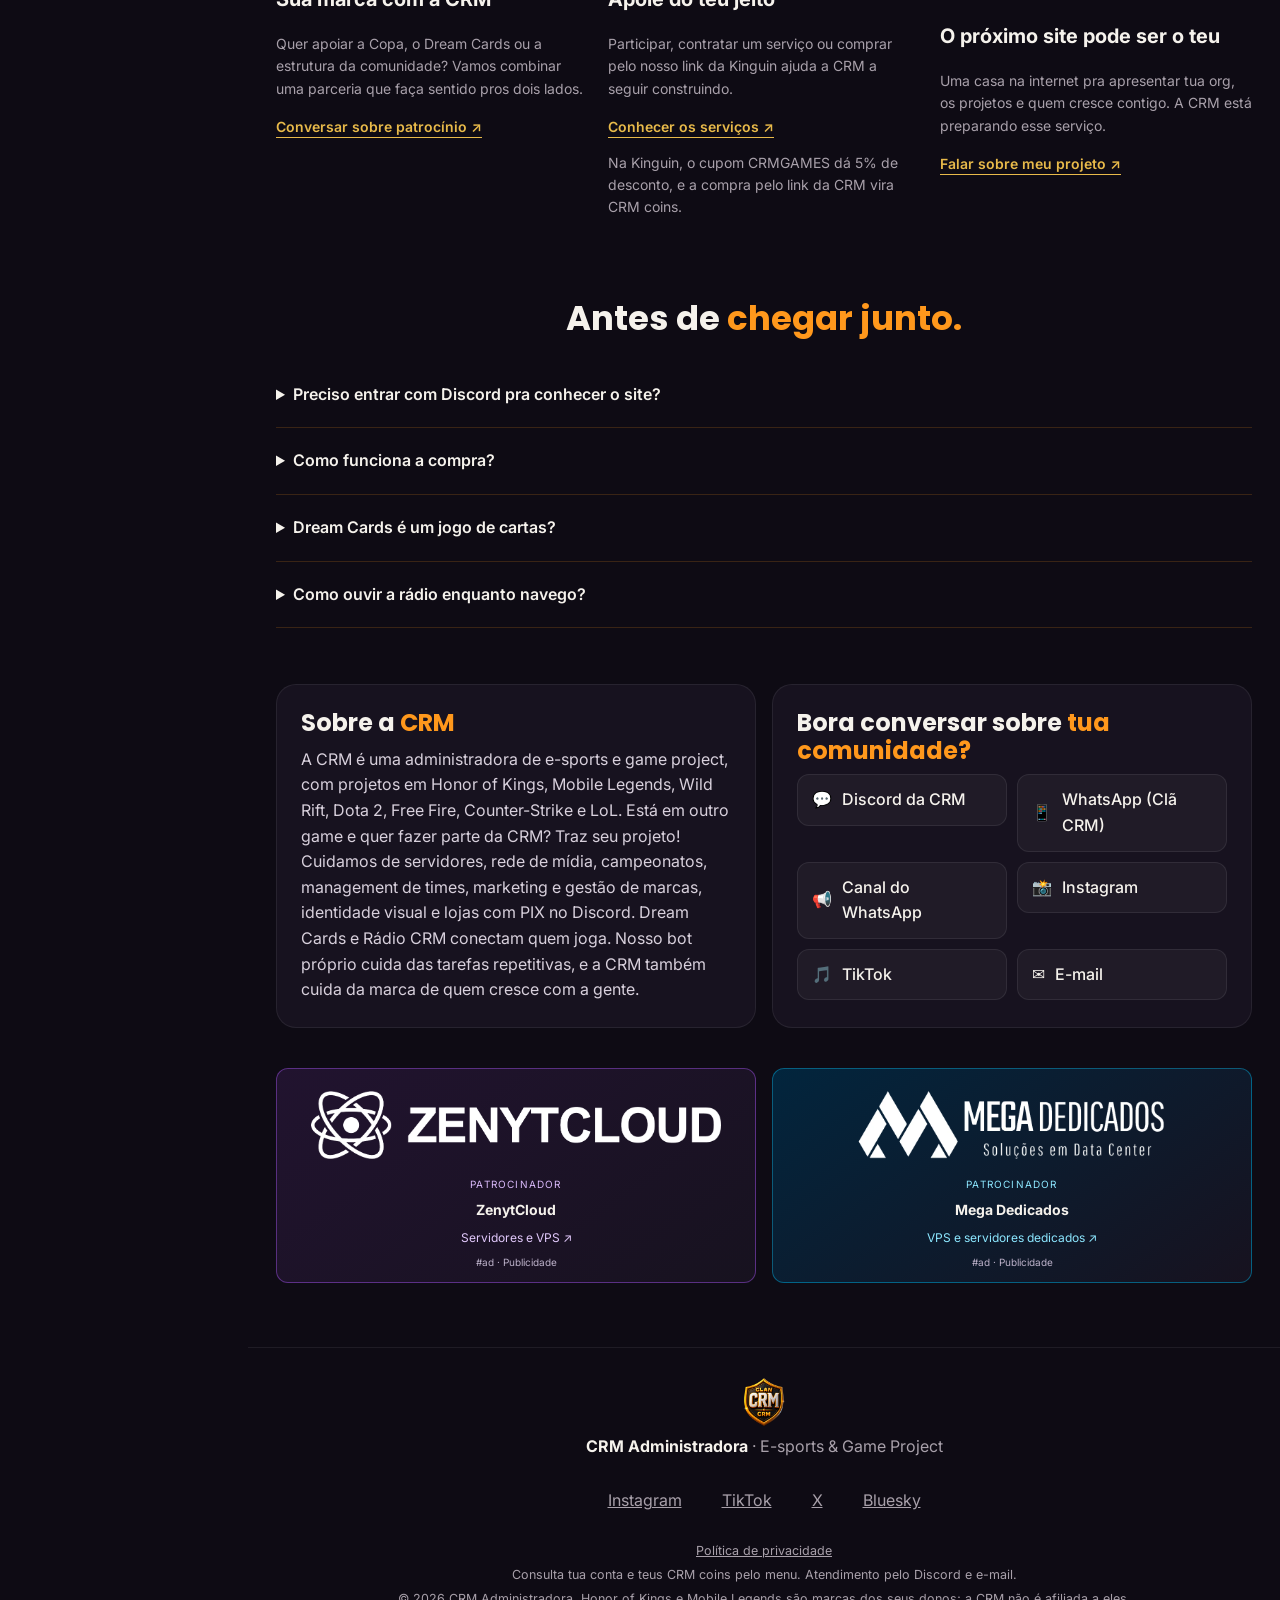
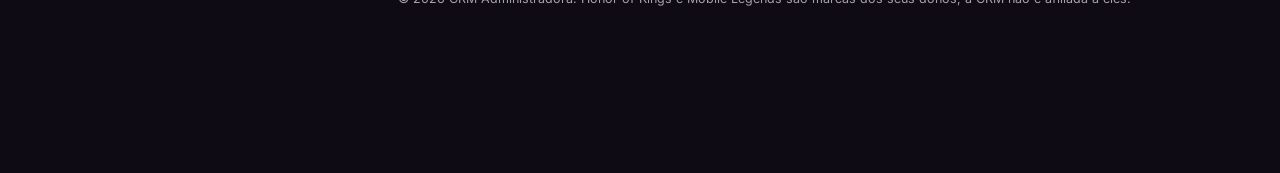
==== commit 83bc08e5: "Dados do site de 27/11: numeros, mural, cartas do topo e a Radio de hoje O site estava congelado des" ====
--- a/index.html
+++ b/index.html
@@ -398,7 +398,7 @@
 <div class="mini-radio" aria-label="Rádio CRM"><button id="mini-ouvir" type="button" aria-label="Ouvir a Rádio CRM">▶</button><div><b>Rádio CRM</b><small id="mini-faixa">Música pra acompanhar tua navegação</small></div><label for="radio-volume">Volume</label><input id="radio-volume" type="range" min="0" max="1" step="0.05" value="0.6"><a data-link="site_crm" target="_blank" rel="noopener" aria-label="Ouvir a Rádio CRM no Discord">Discord ↗</a><span id="radio-status" role="status"></span></div>
 <dialog id="shop-detail" aria-labelledby="shop-detail-title"><button type="button" class="shop-button shop-close" id="shop-close" aria-label="Fechar traje">Fechar ×</button><div class="shop-detail-layout"><img id="shop-detail-img" alt=""><div><span class="sobretitulo" id="shop-detail-game"></span><h2 id="shop-detail-title"></h2><p id="shop-detail-price" class="shop-price"></p><p id="shop-detail-promo"></p><p id="shop-detail-stock"></p><p>Escolhe o traje na ficha do Card Shop e compra com PIX ou CRM coins. No PIX, envia o comprovante pela DM; a CRM confirma e o traje entra no inventário.</p><div id="shop-buy"></div><p class="aviso">Já tem o traje? Veste pelo 🎒 Inventory no Discord. Prévia de exemplo; a tua carta mantém teu nome e teus dados.</p></div></div></dialog>
 <dialog id="visor-crm" aria-labelledby="visor-titulo"><header class="visor-header"><h2 id="visor-titulo">Visor do site</h2><button type="button" id="visor-fechar" aria-label="Fechar Visor">×</button></header><div class="visor-tools"><label for="visor-dia">Período</label><select id="visor-dia"><option value="hoje">Hoje</option><option value="ontem">Ontem</option></select><button type="button" id="visor-atualizar">Atualizar</button></div><p id="visor-status" role="status"></p><div id="visor-conteudo"></div></dialog>
-<script src="dados/dados.js?v=20261121"></script>
+<script src="dados/dados.js?v=20261127"></script>
 <script src="assets/js/site.js?v=20261107"></script>
 <script src="assets/js/radio-mini.js?v=p50"></script>
 <script src="assets/js/comunidade.js?v=20261028-areas"></script>
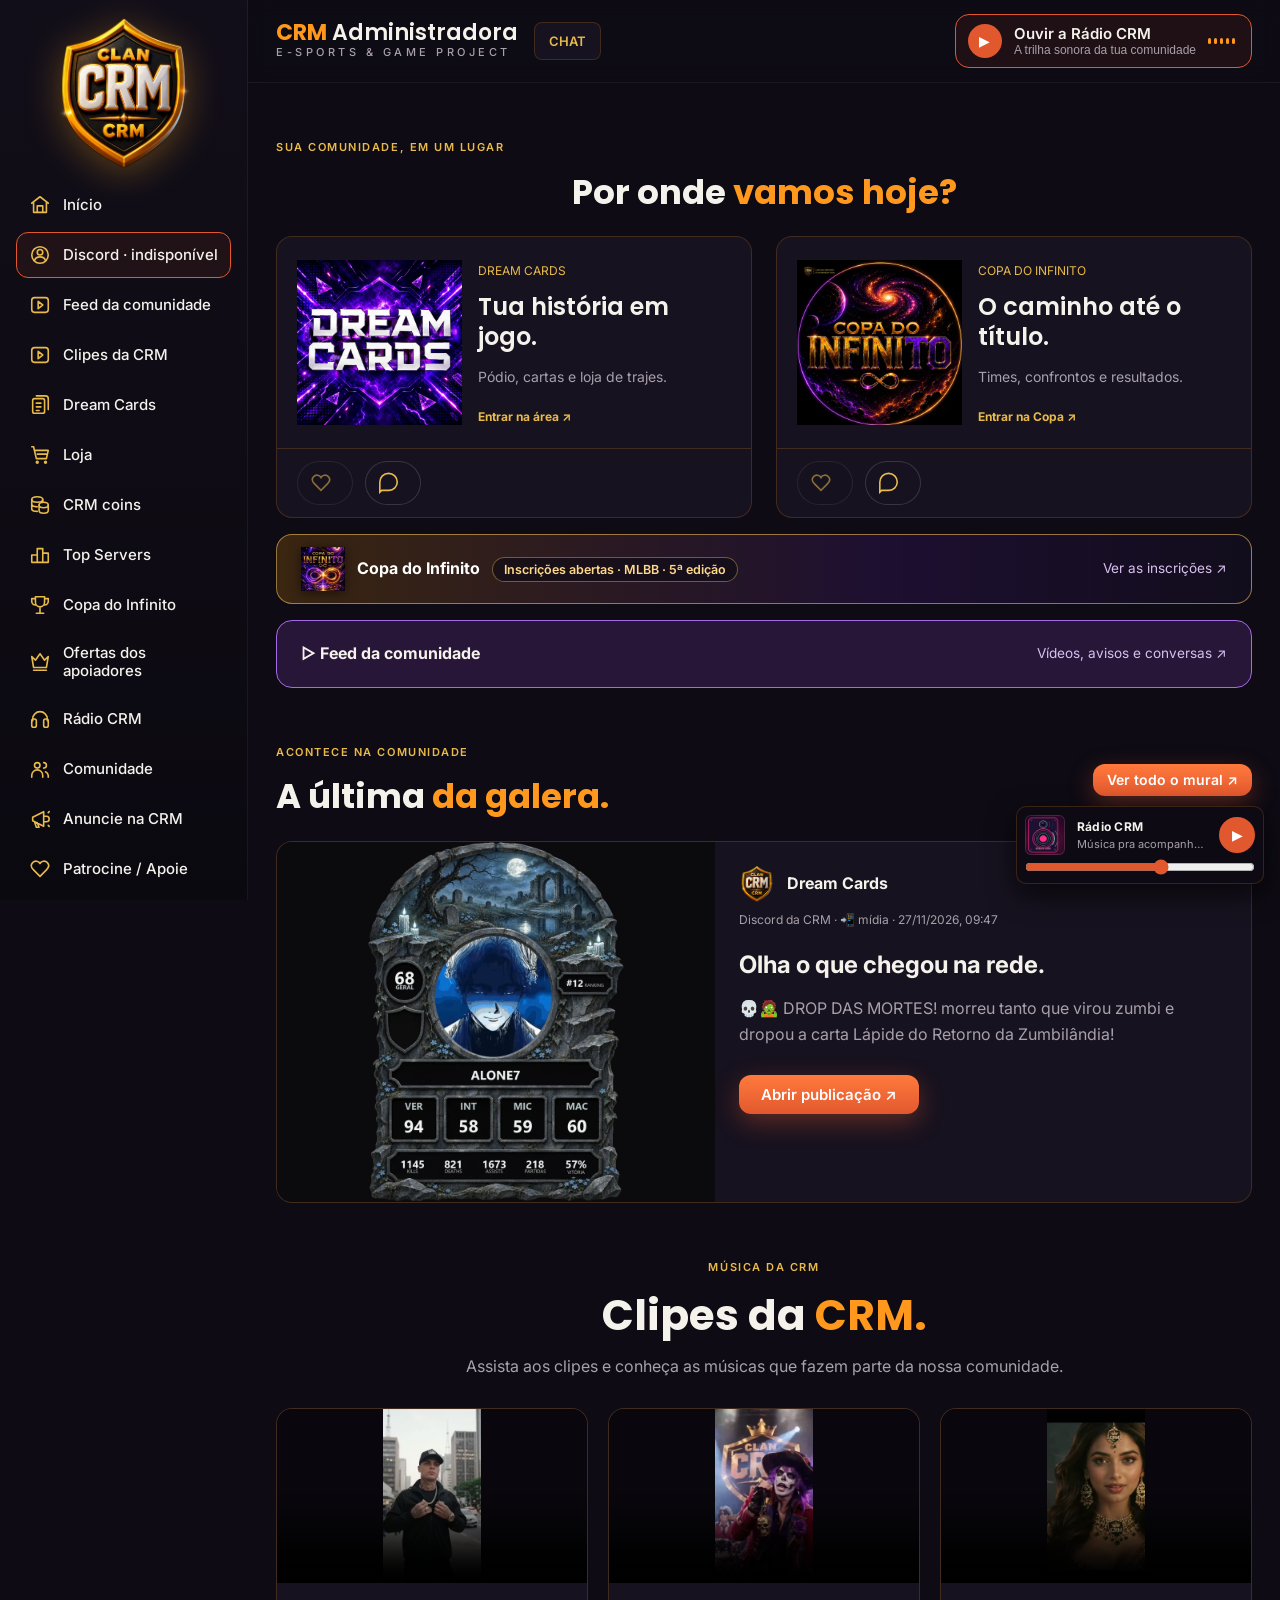
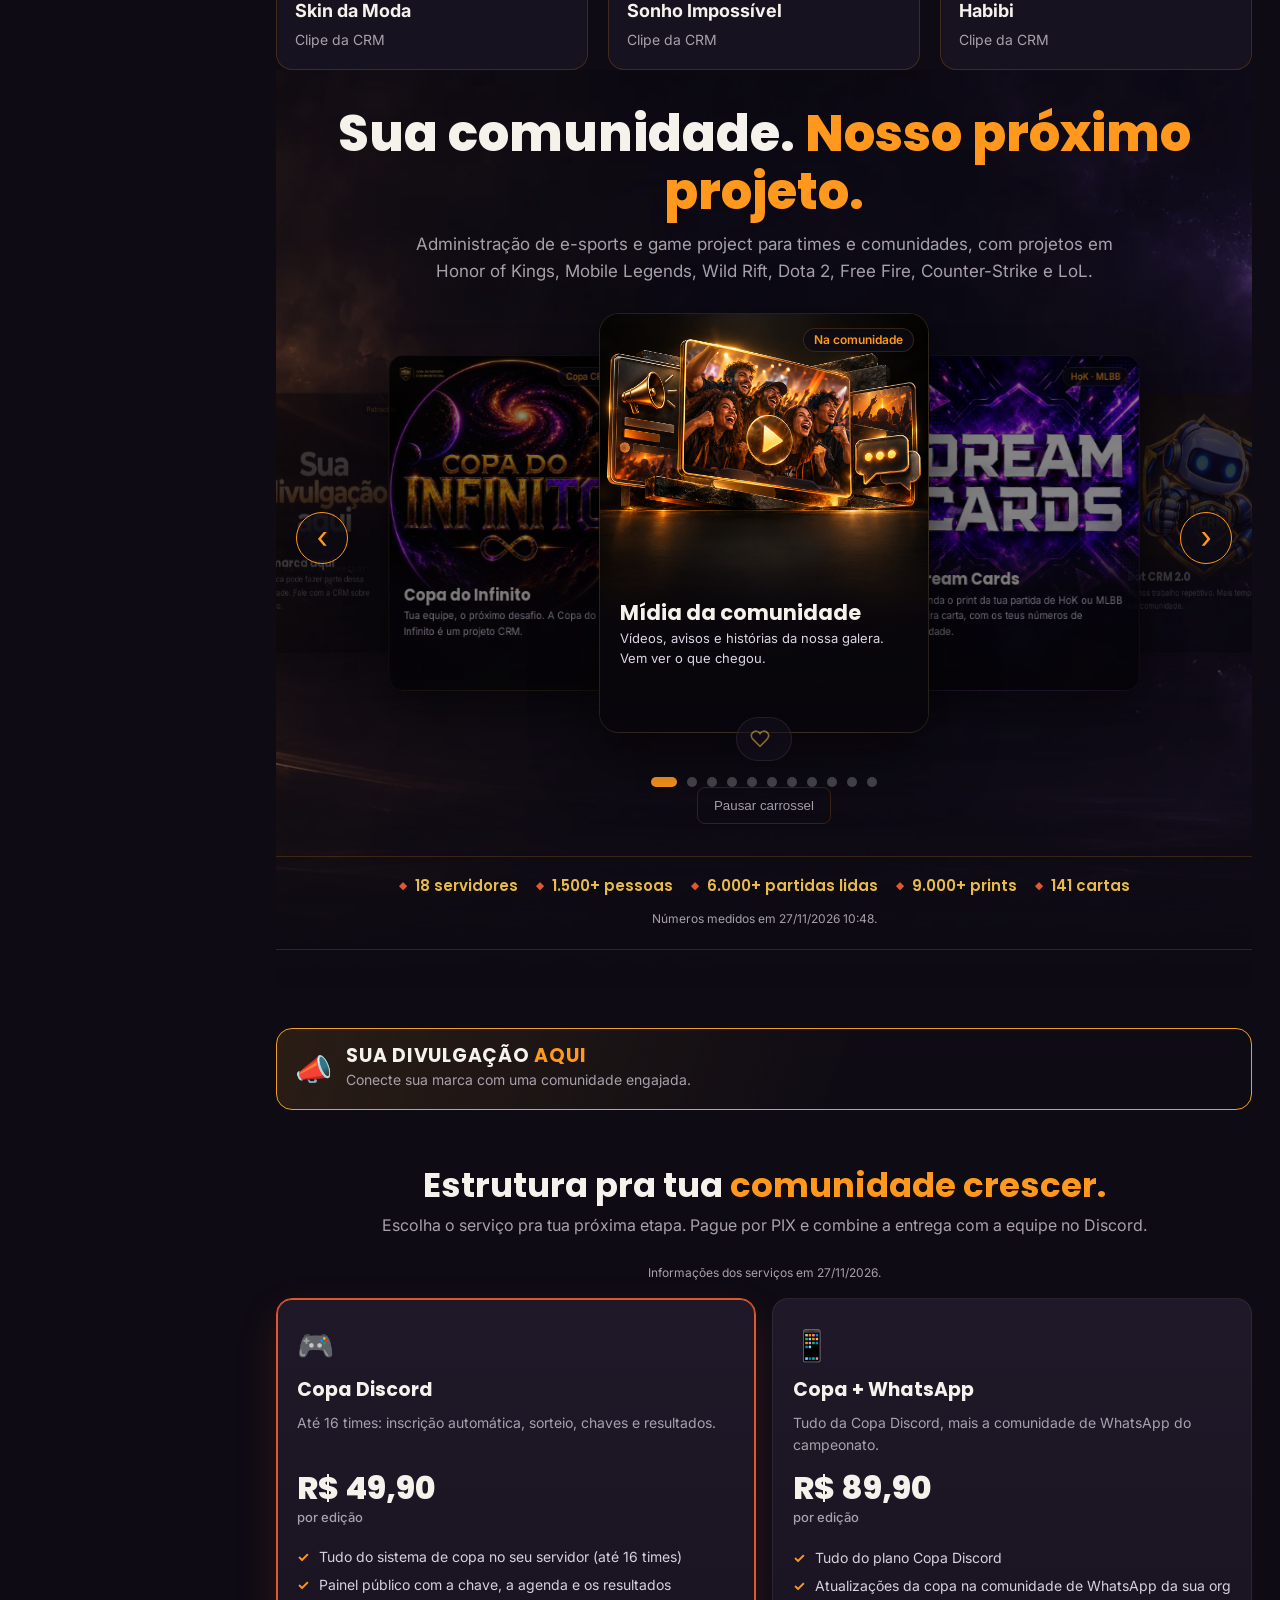
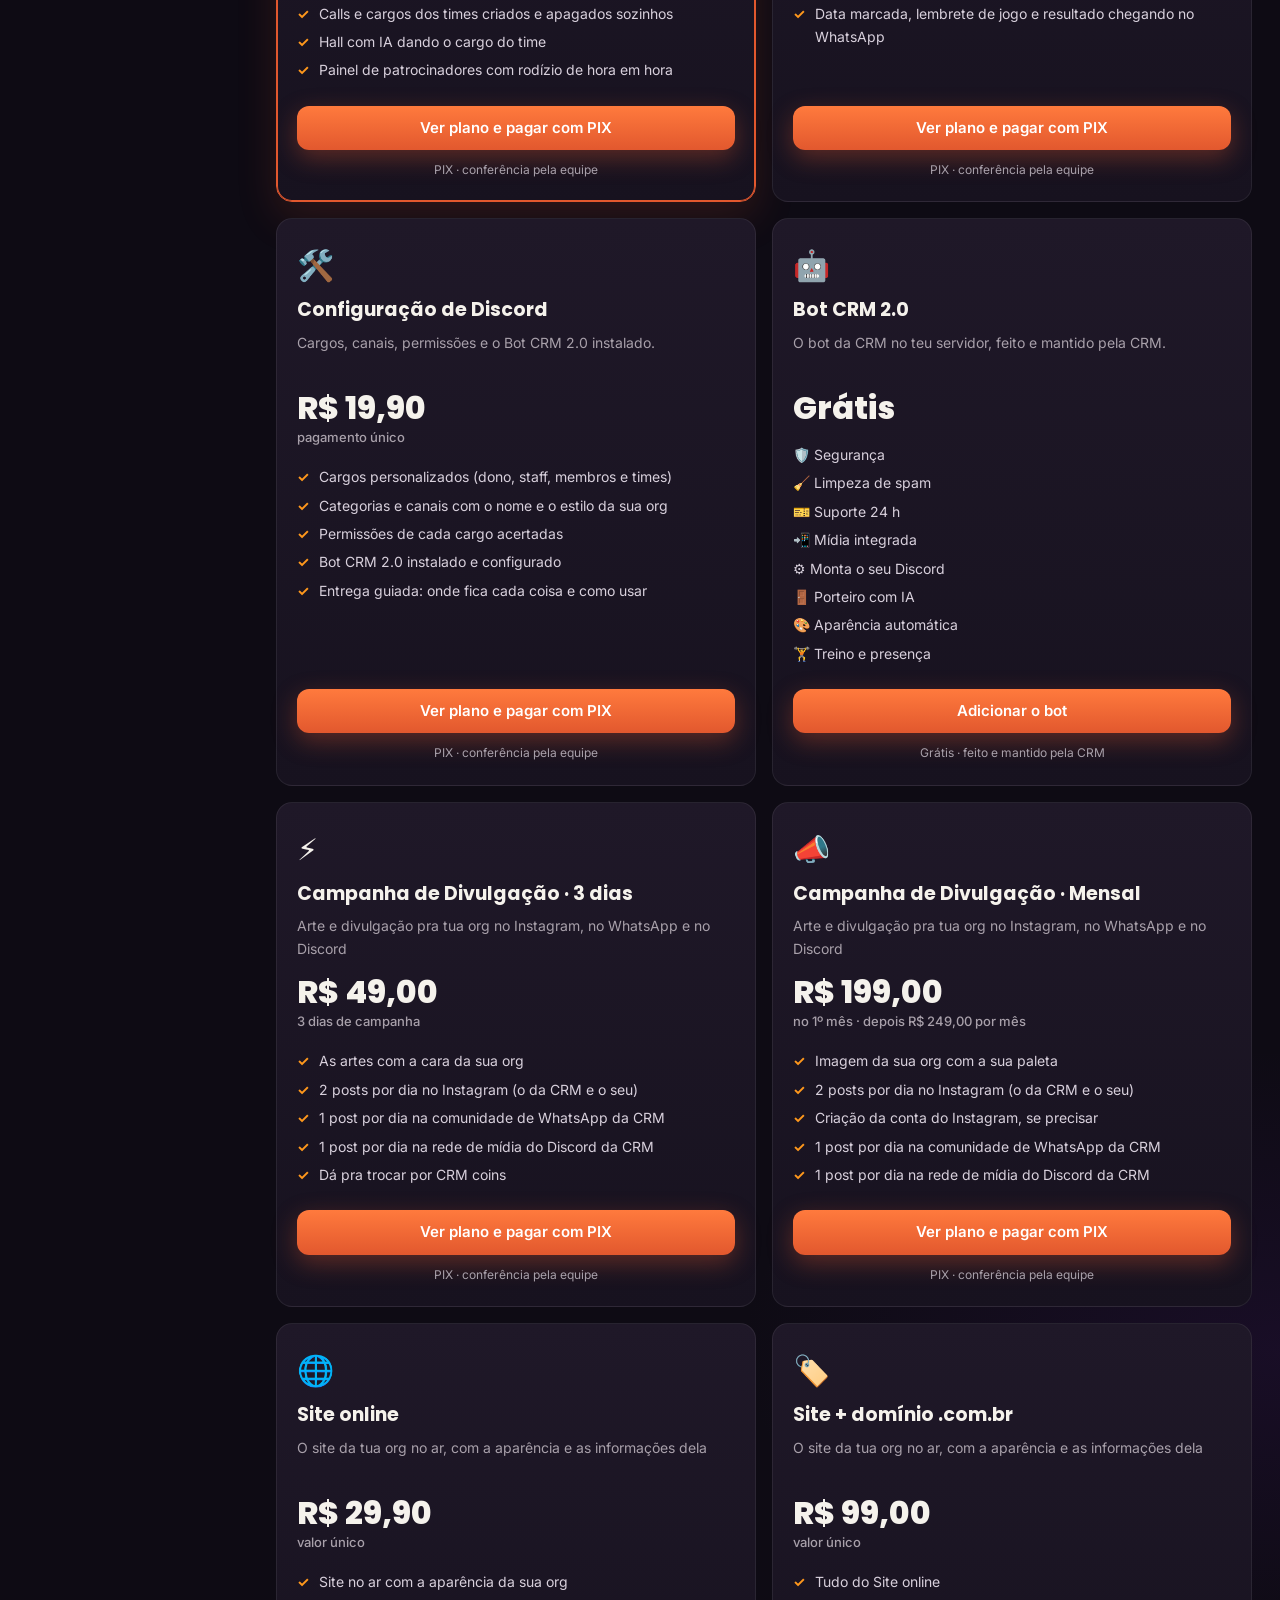
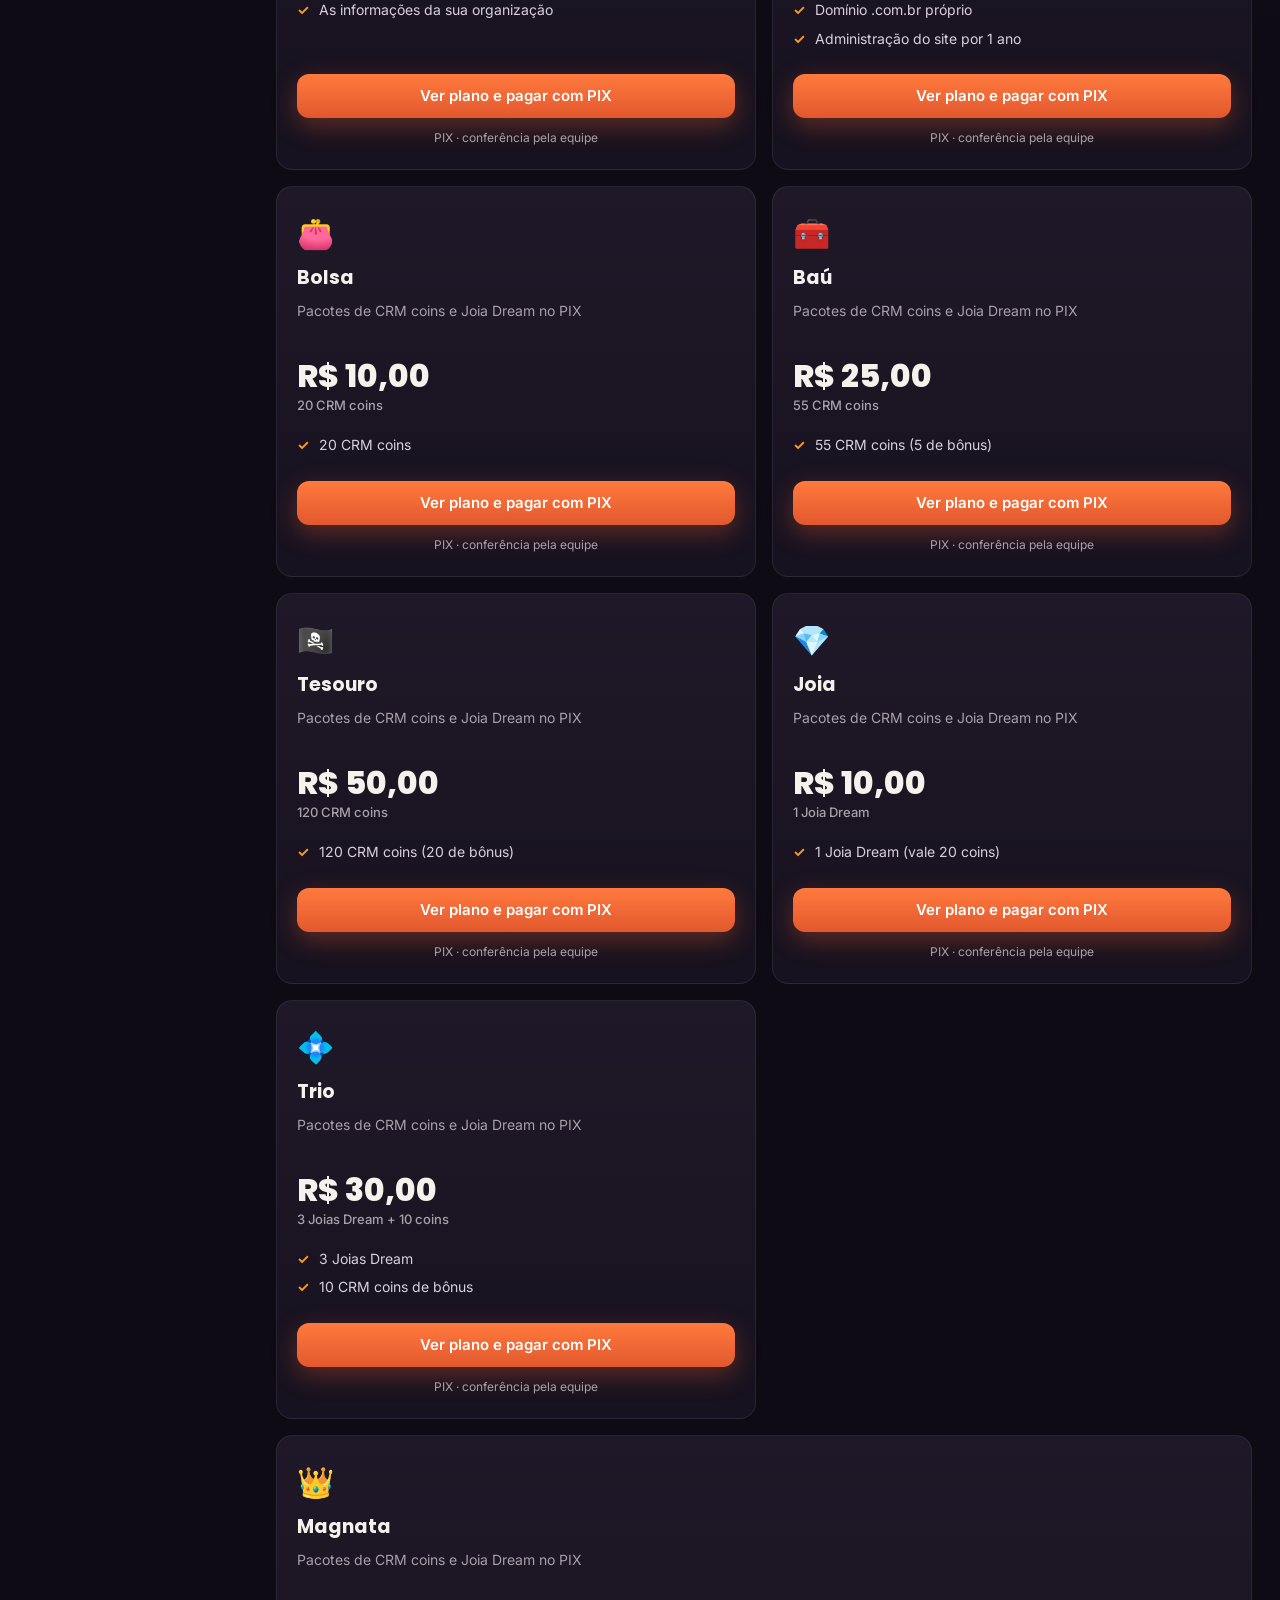
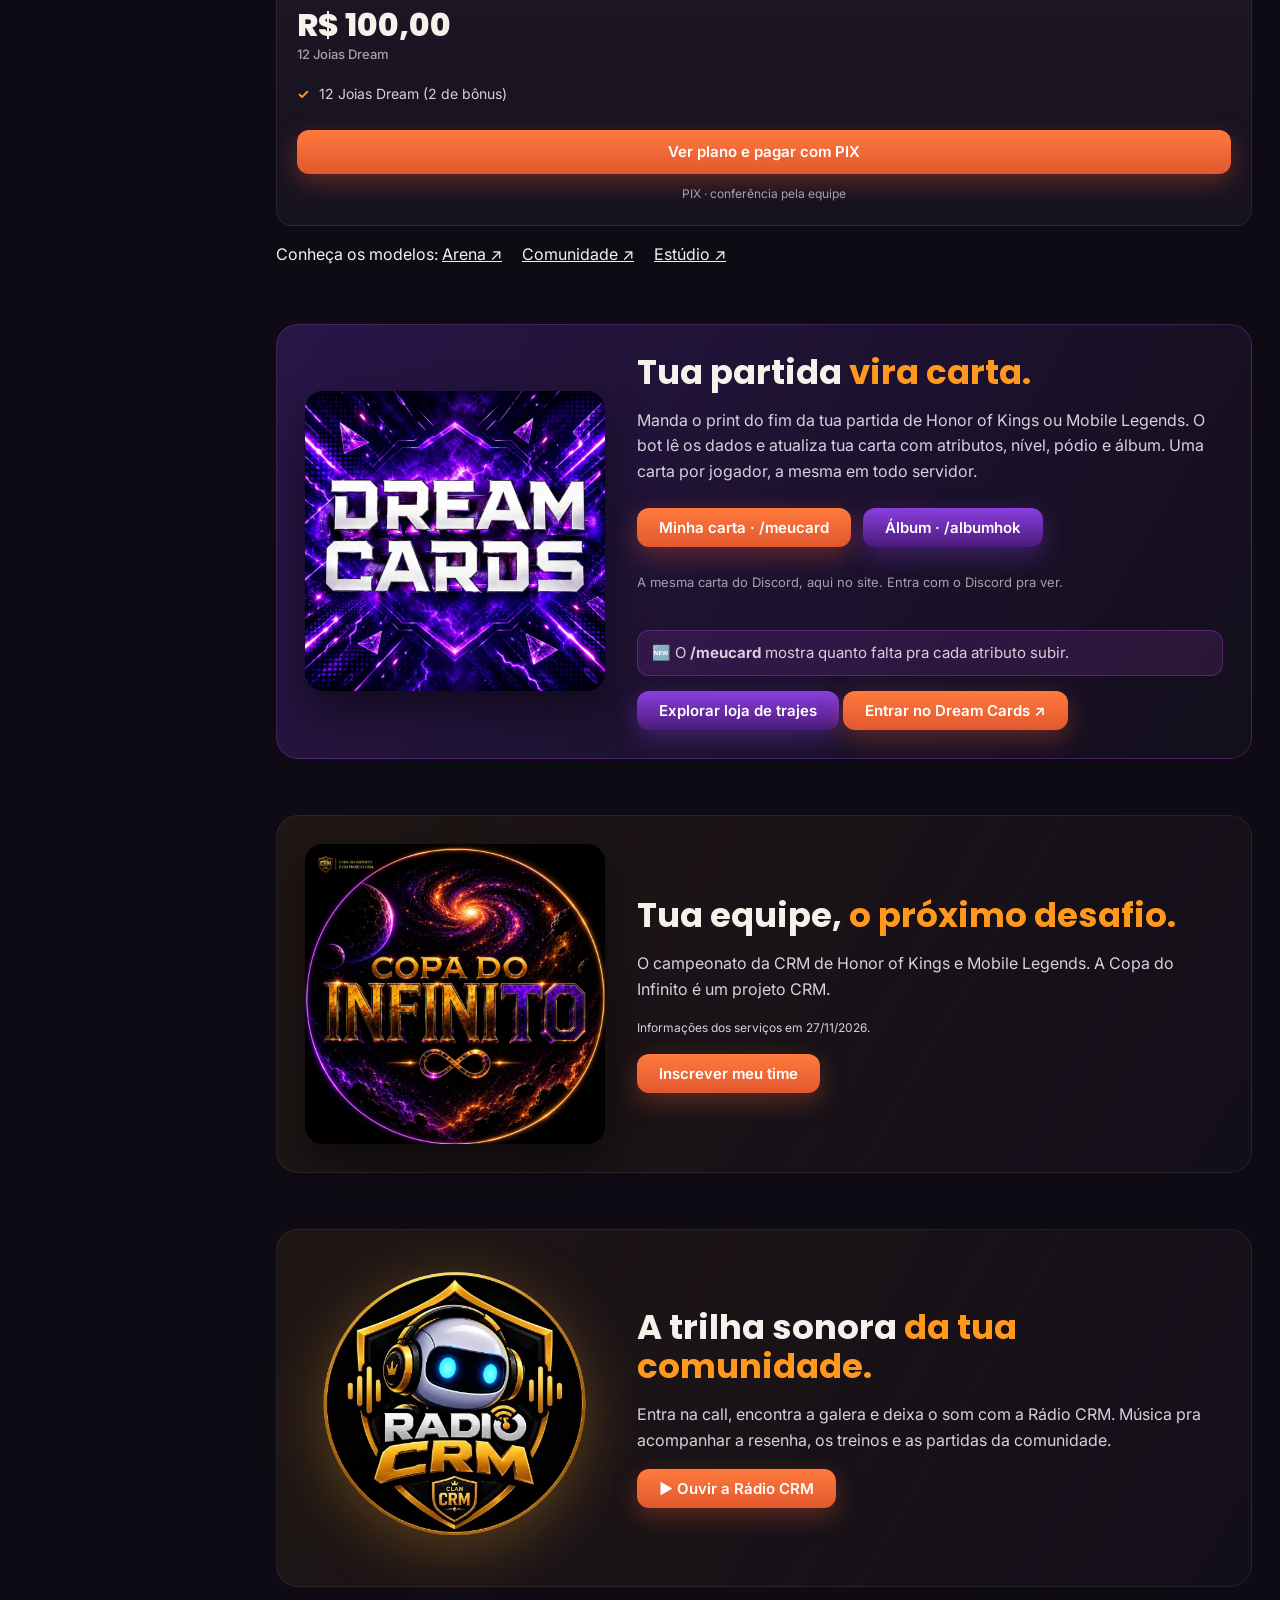
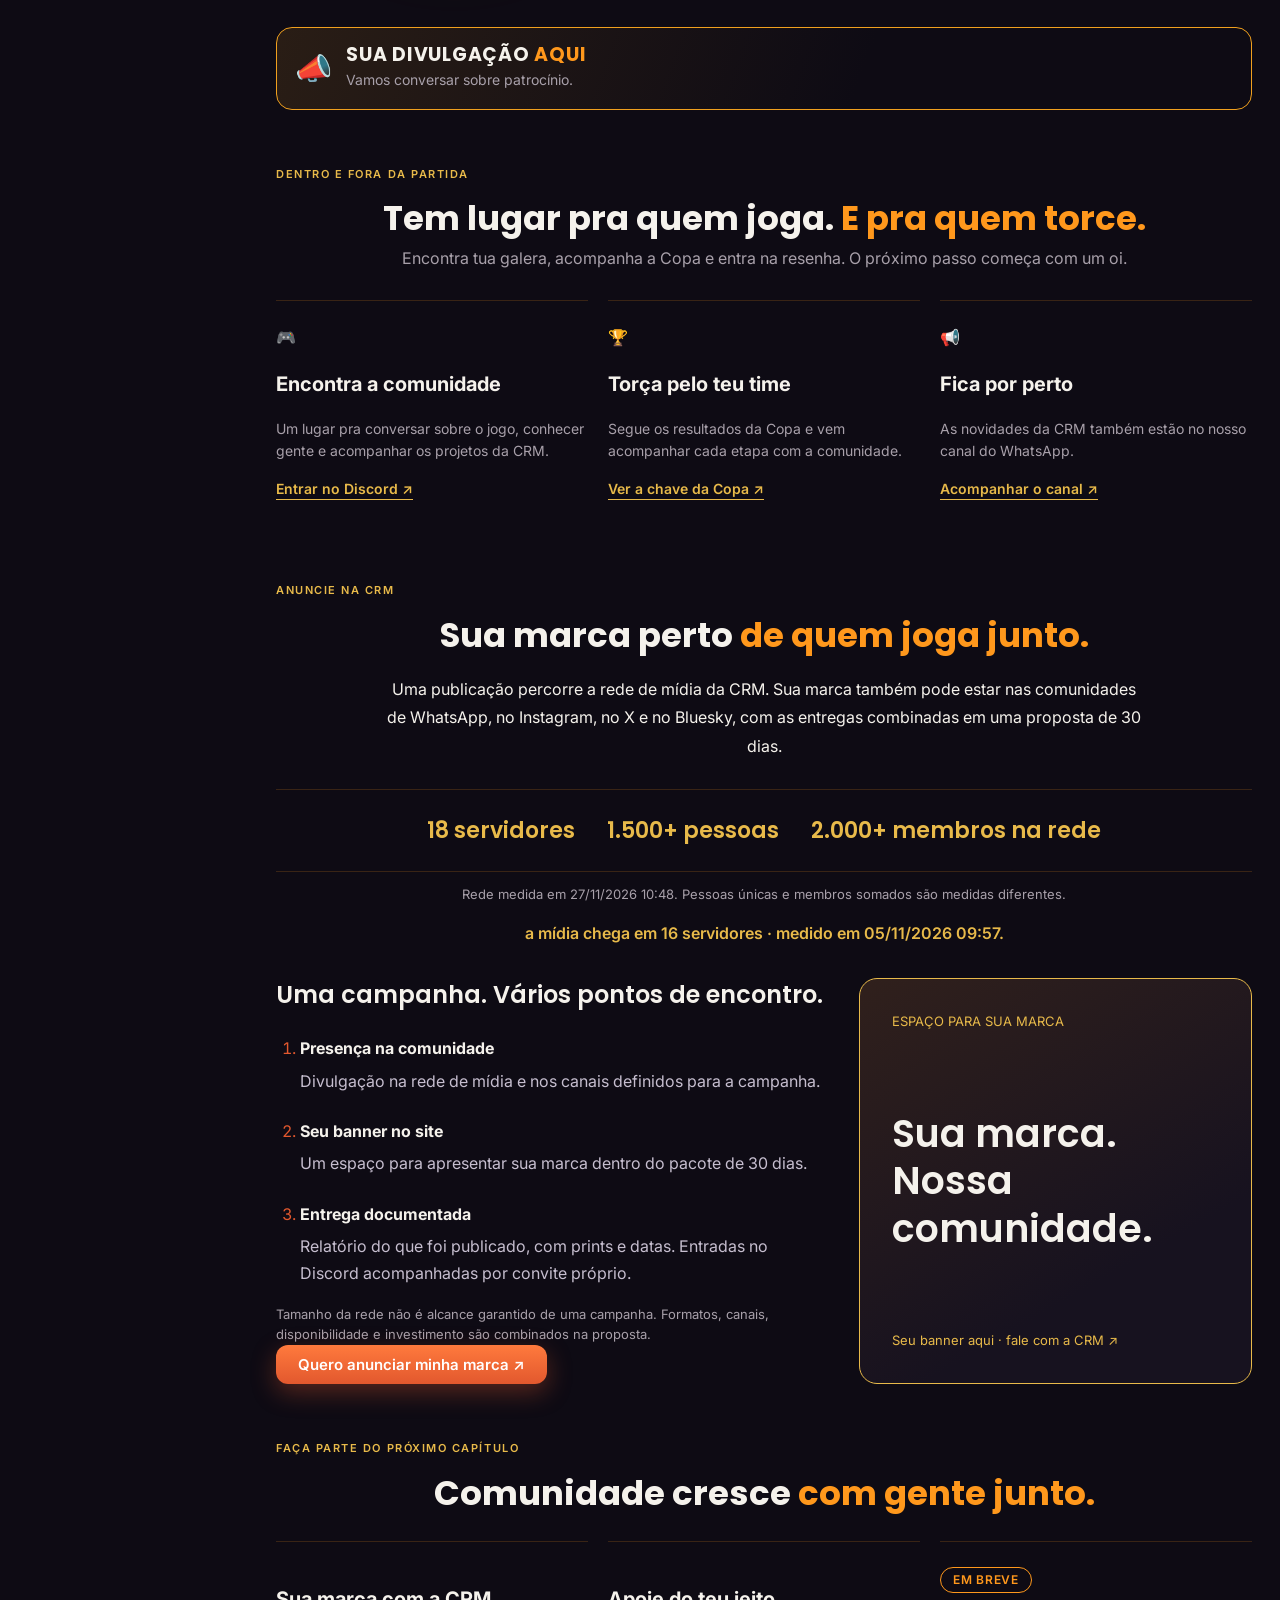
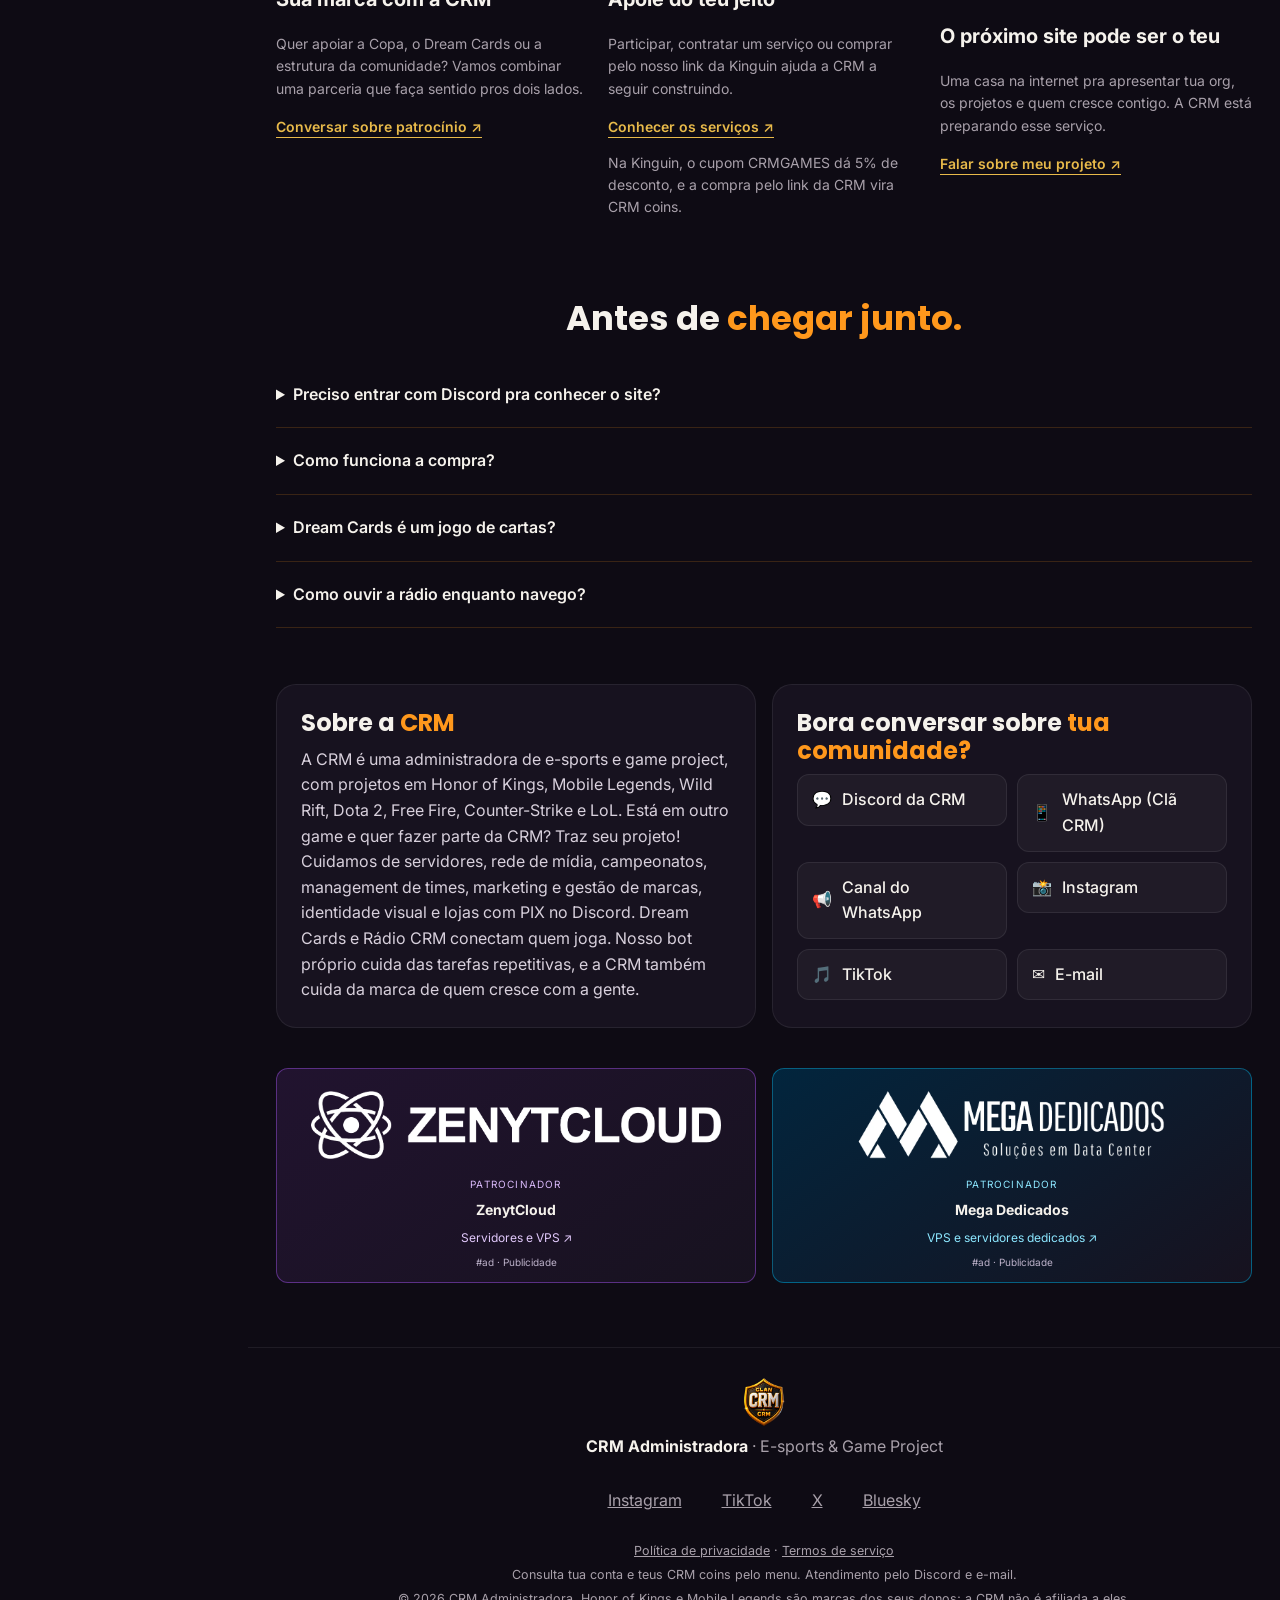
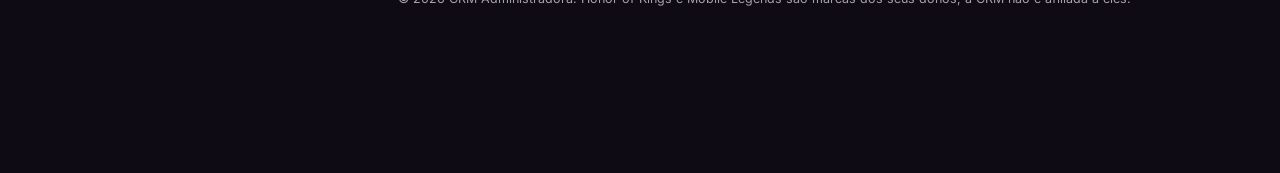
==== commit 282a4693: "P235: Termos de servico do site (termos.html) e o link no rodape, aprovados pelo Brunno (item 112) C" ====
--- a/index.html
+++ b/index.html
@@ -385,7 +385,7 @@
   <img src="assets/img/crm-logo-27-10.png" alt="" width="48" height="48" loading="lazy">
   <p><b>CRM Administradora</b> · E-sports &amp; Game Project</p>
   <nav class="redes-rodape" aria-label="Redes sociais da CRM" id="redes-rodape"></nav>
-  <p class="rodape-miudo"><a href="privacidade.html">Política de privacidade</a></p>
+  <p class="rodape-miudo"><a href="privacidade.html">Política de privacidade</a> · <a href="termos.html">Termos de serviço</a></p>
   <p class="rodape-miudo">Consulta tua conta e teus CRM coins pelo menu. Atendimento pelo Discord e e-mail.</p>
   <p class="rodape-miudo">© 2026 CRM Administradora. Honor of Kings e Mobile Legends são marcas dos seus donos; a CRM não é afiliada a eles.</p>
 </footer>
